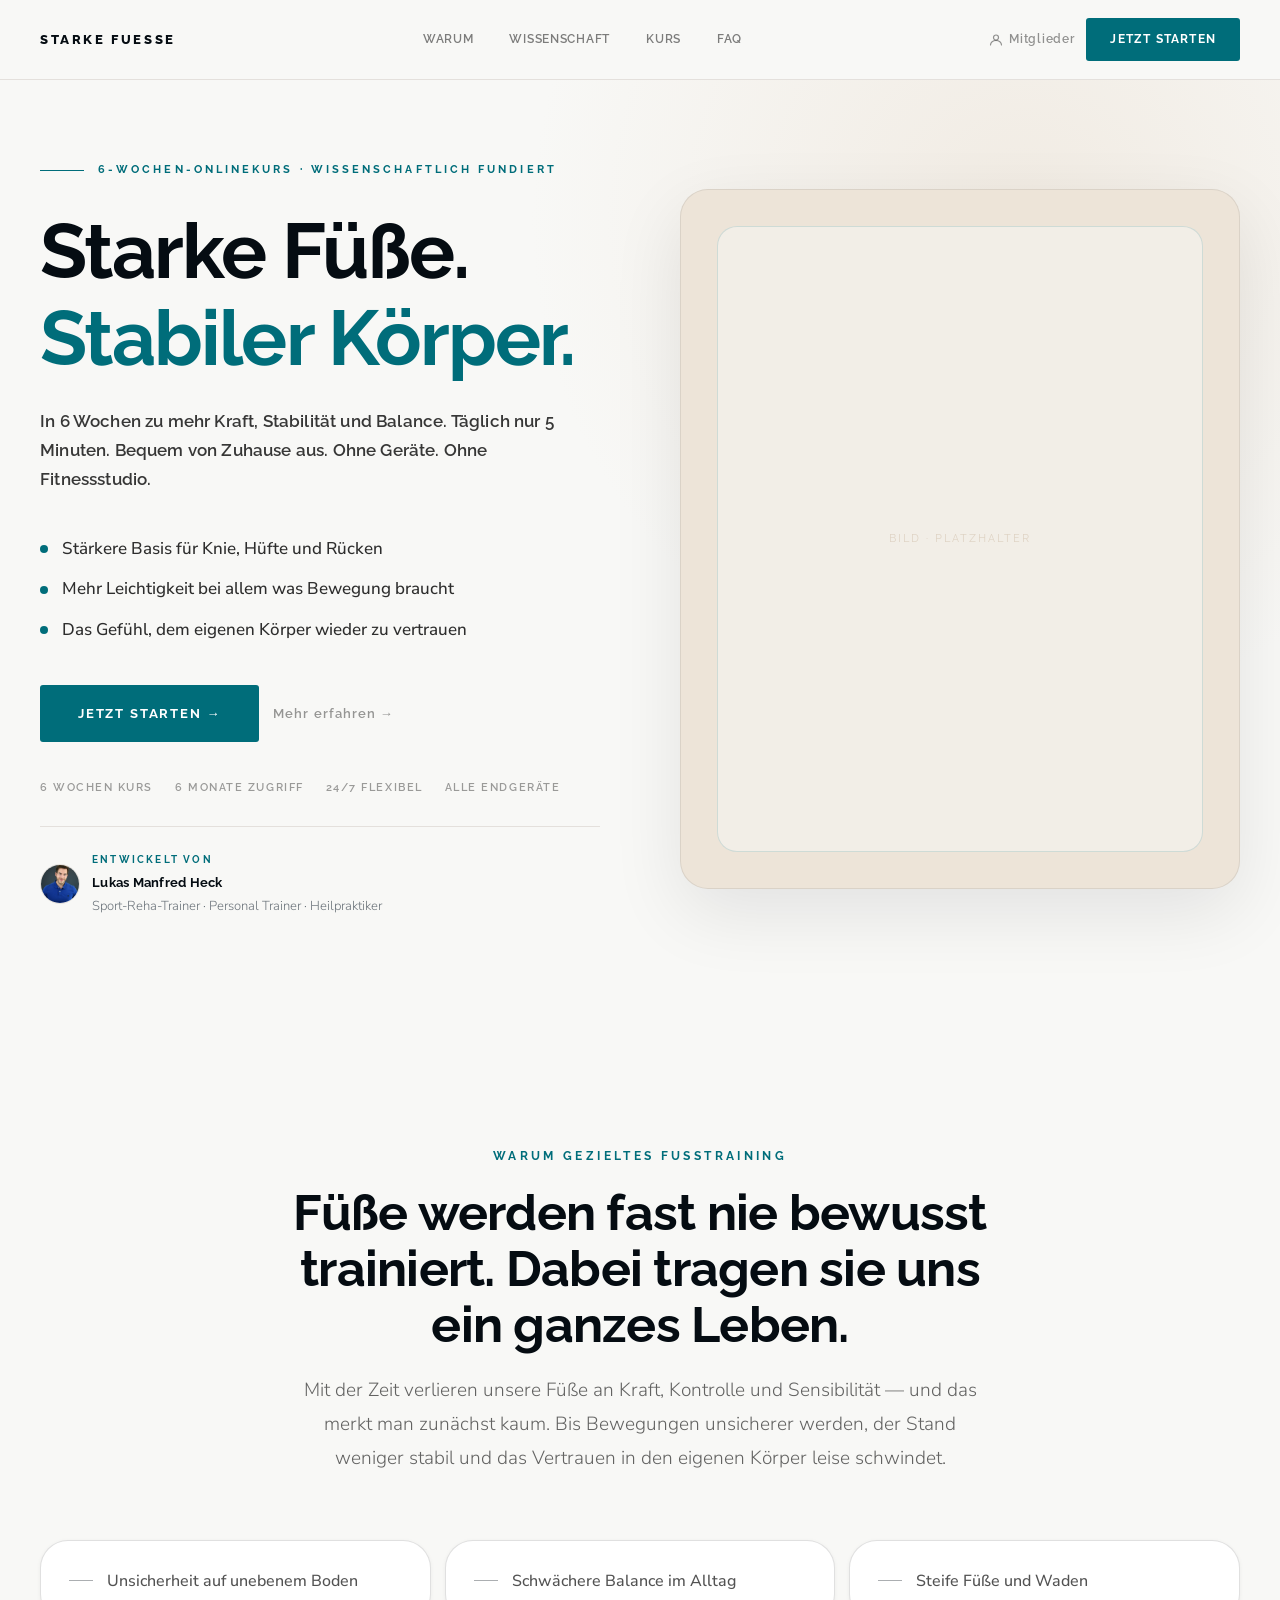
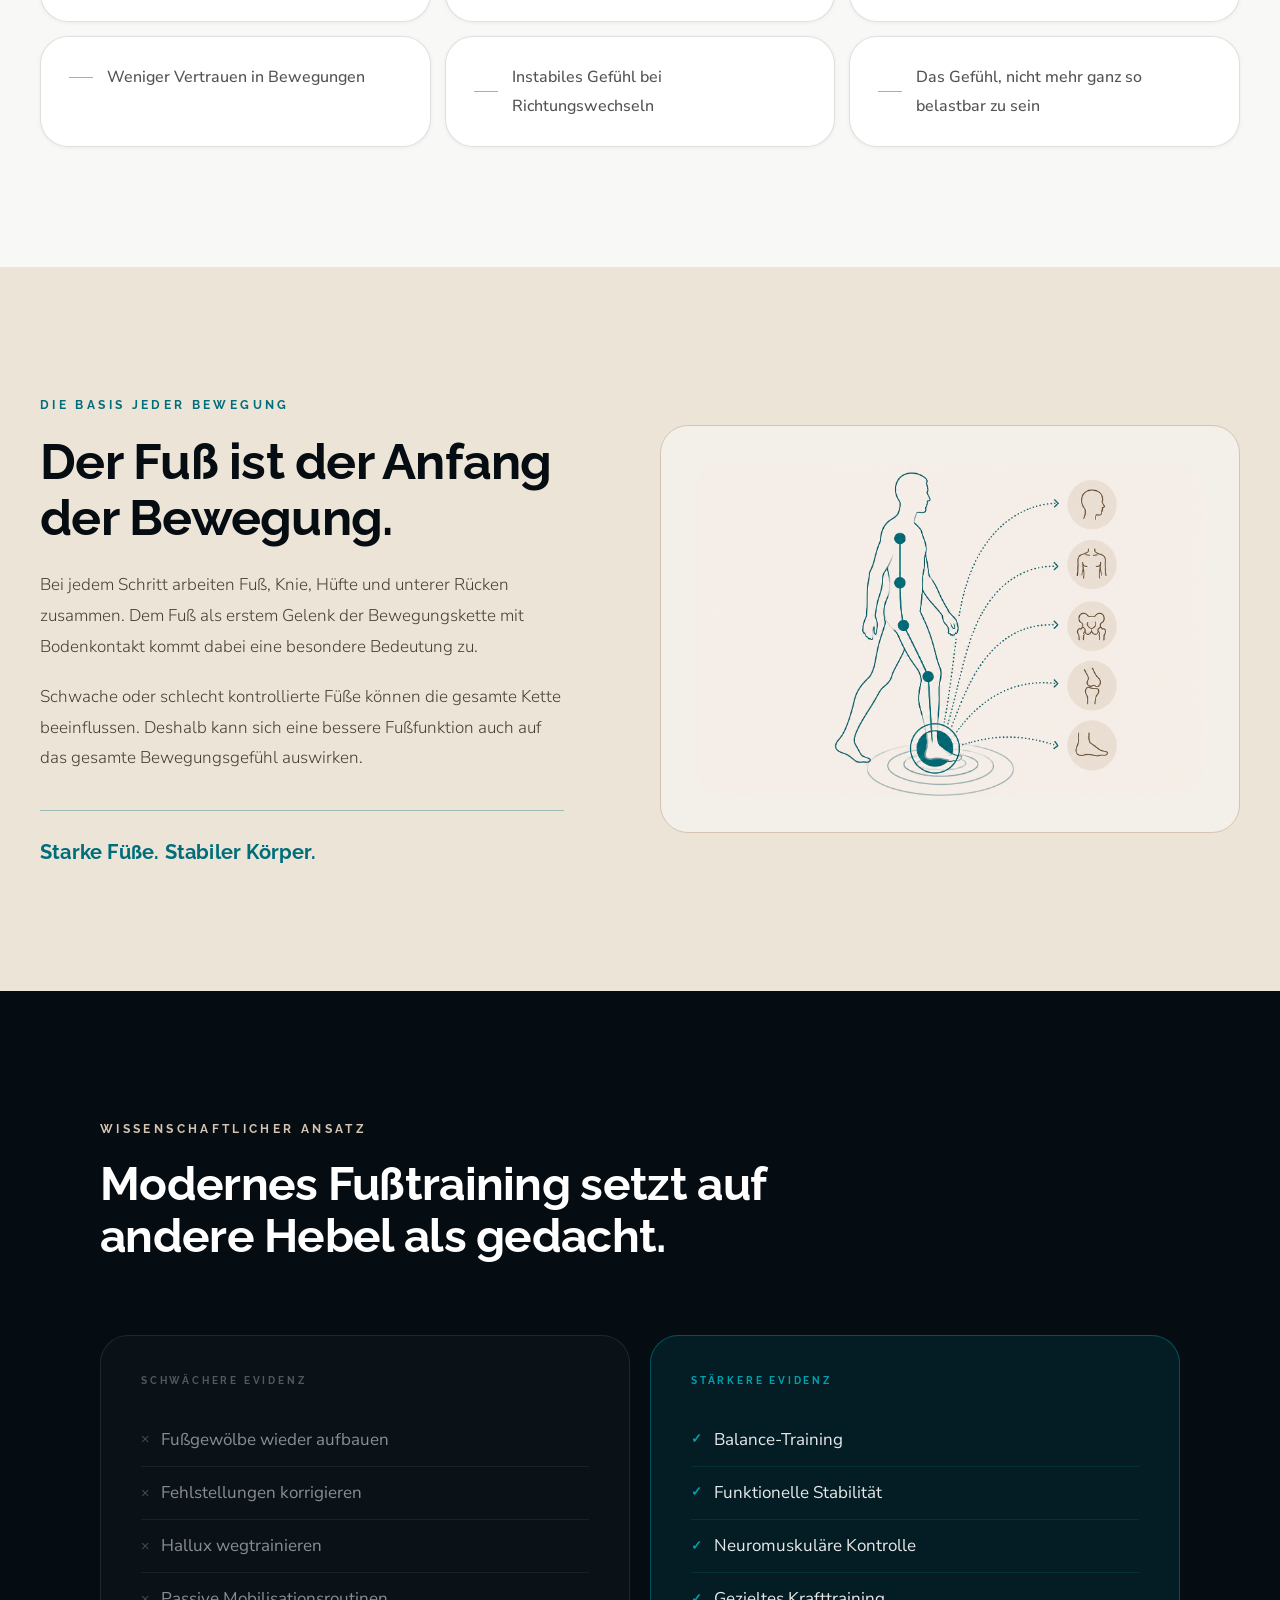
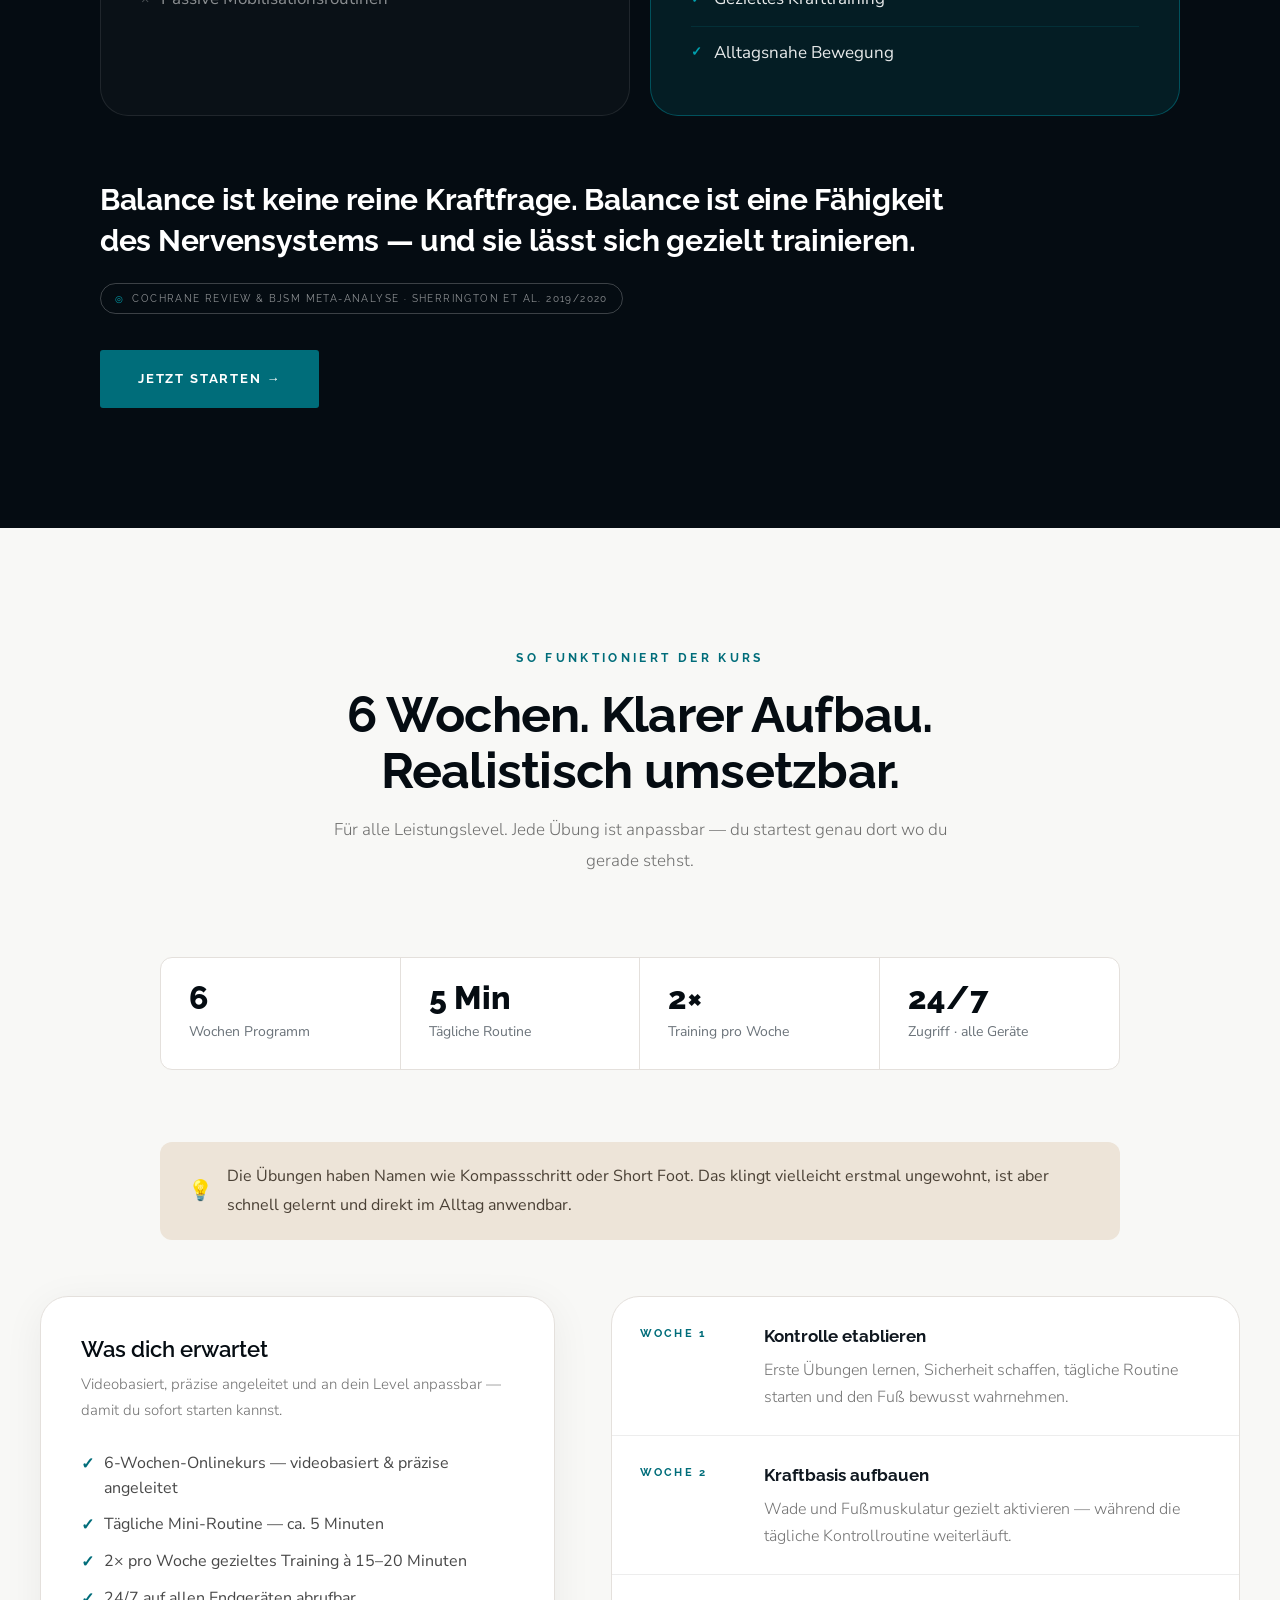
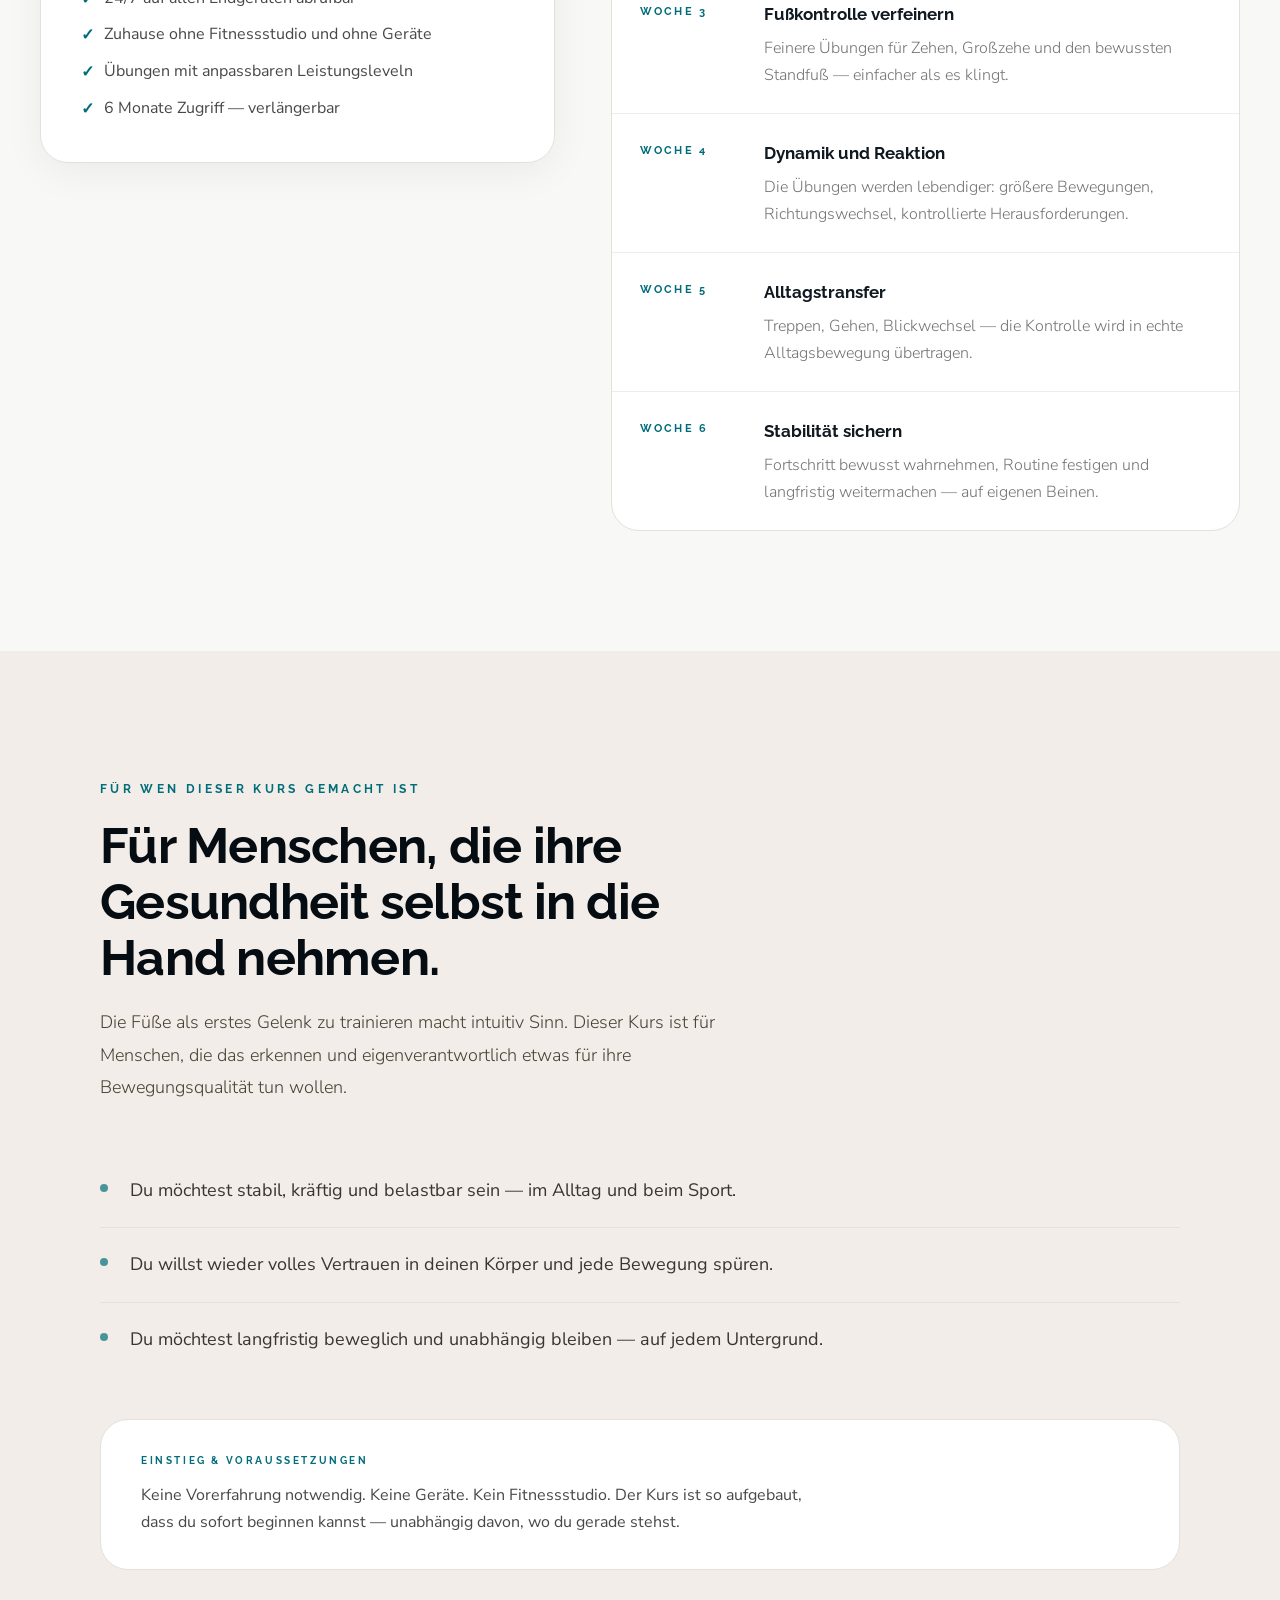
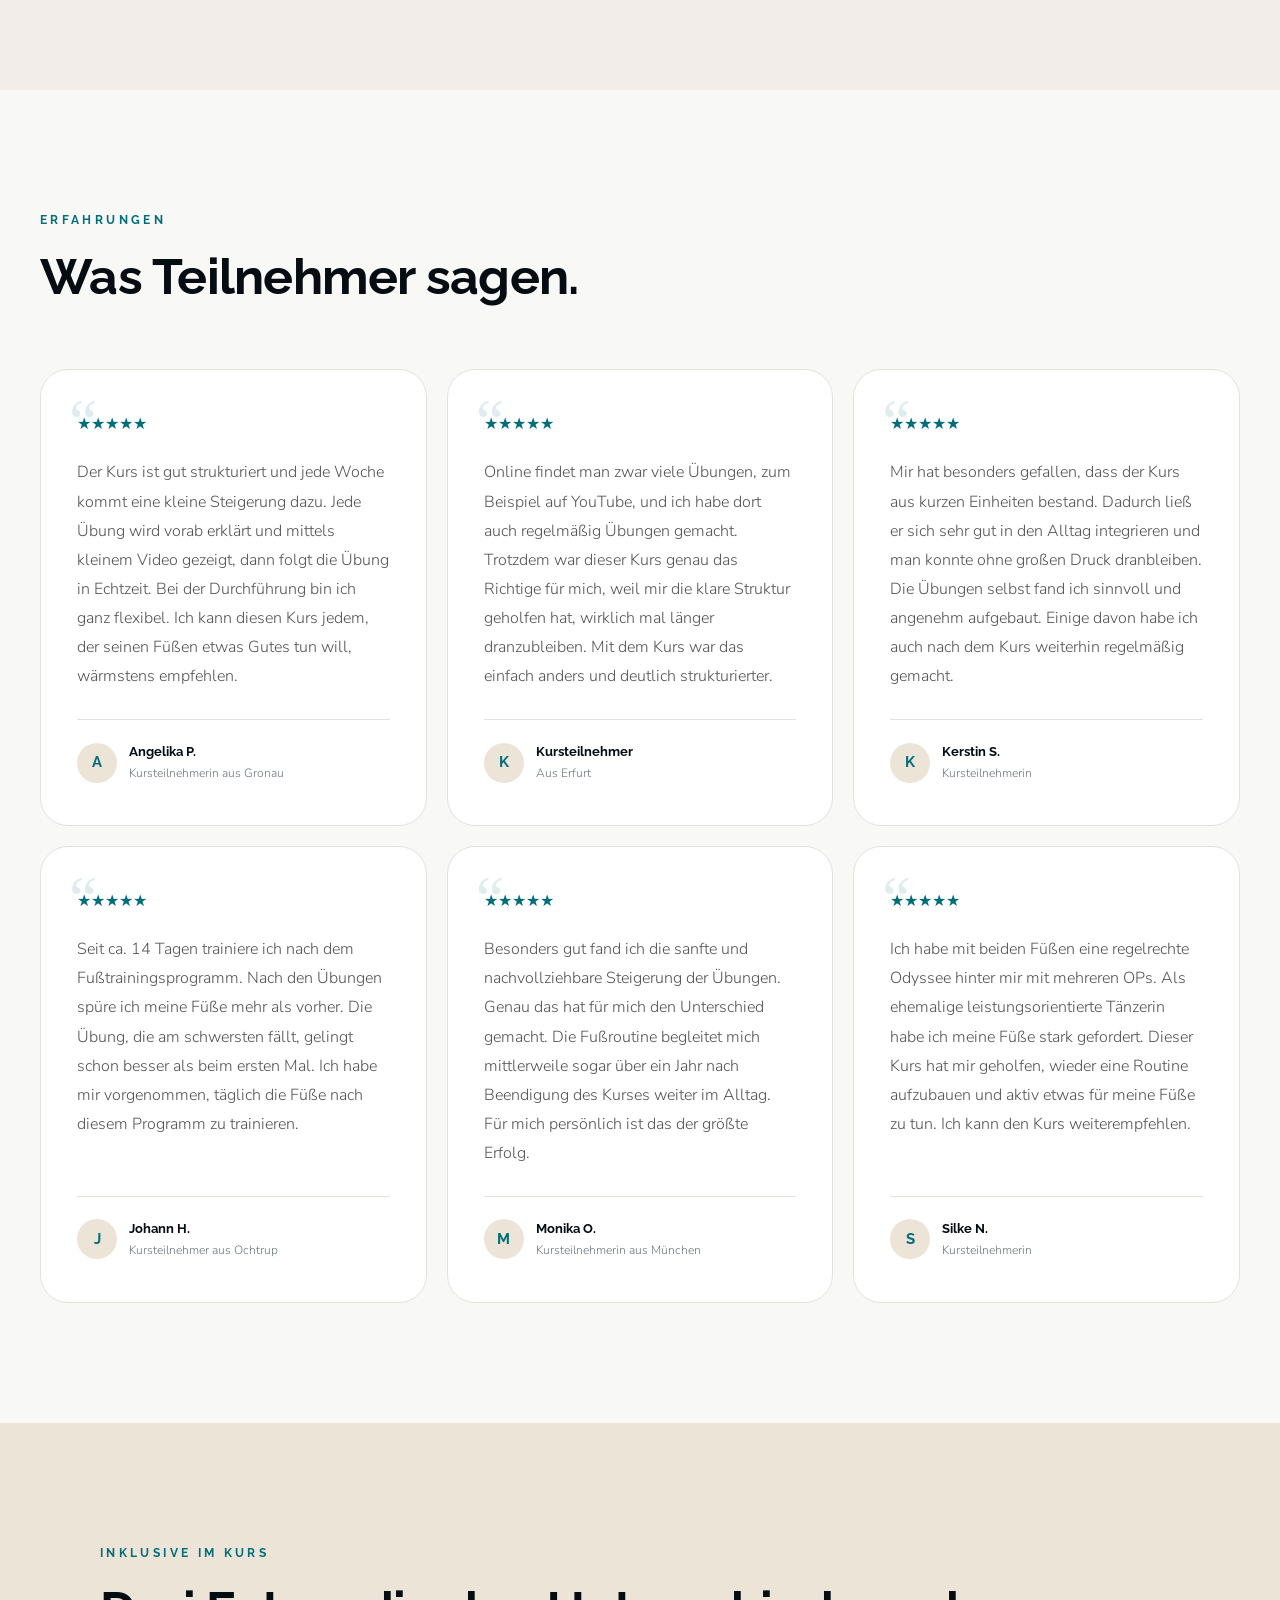
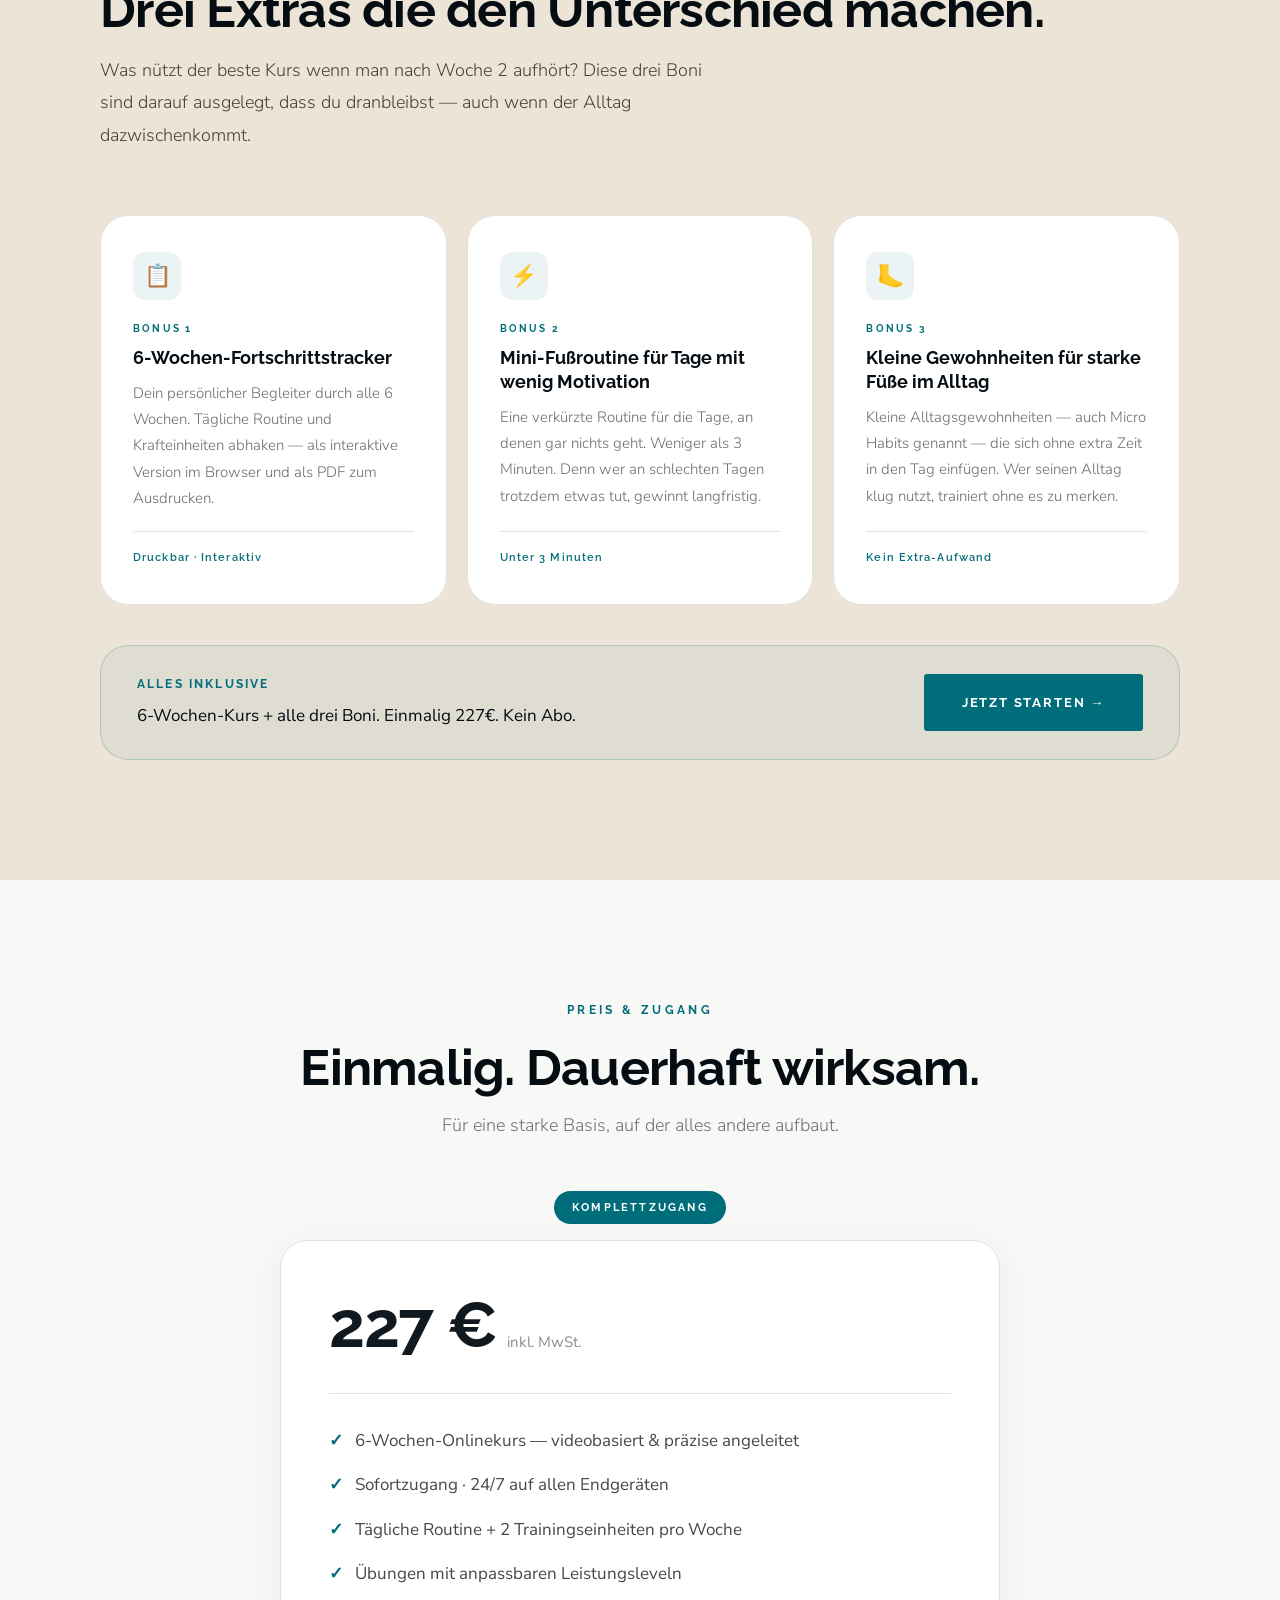
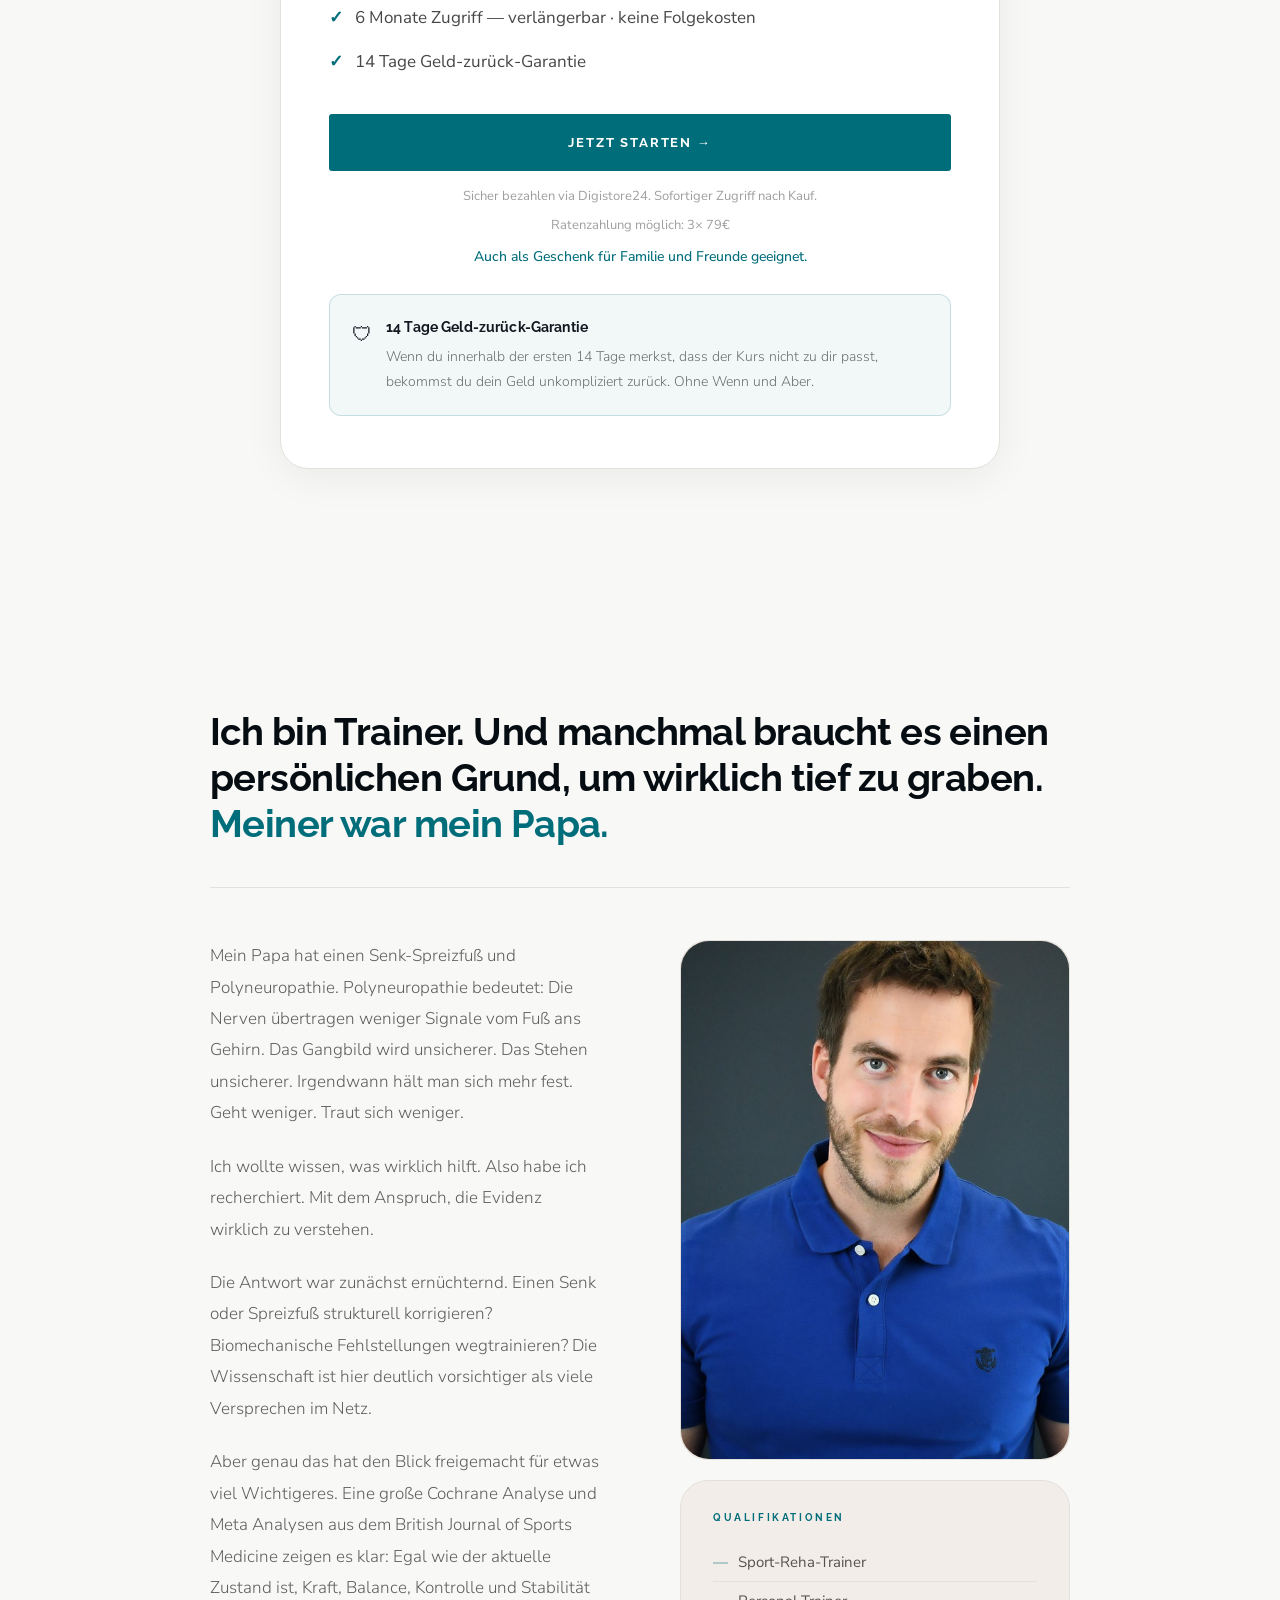
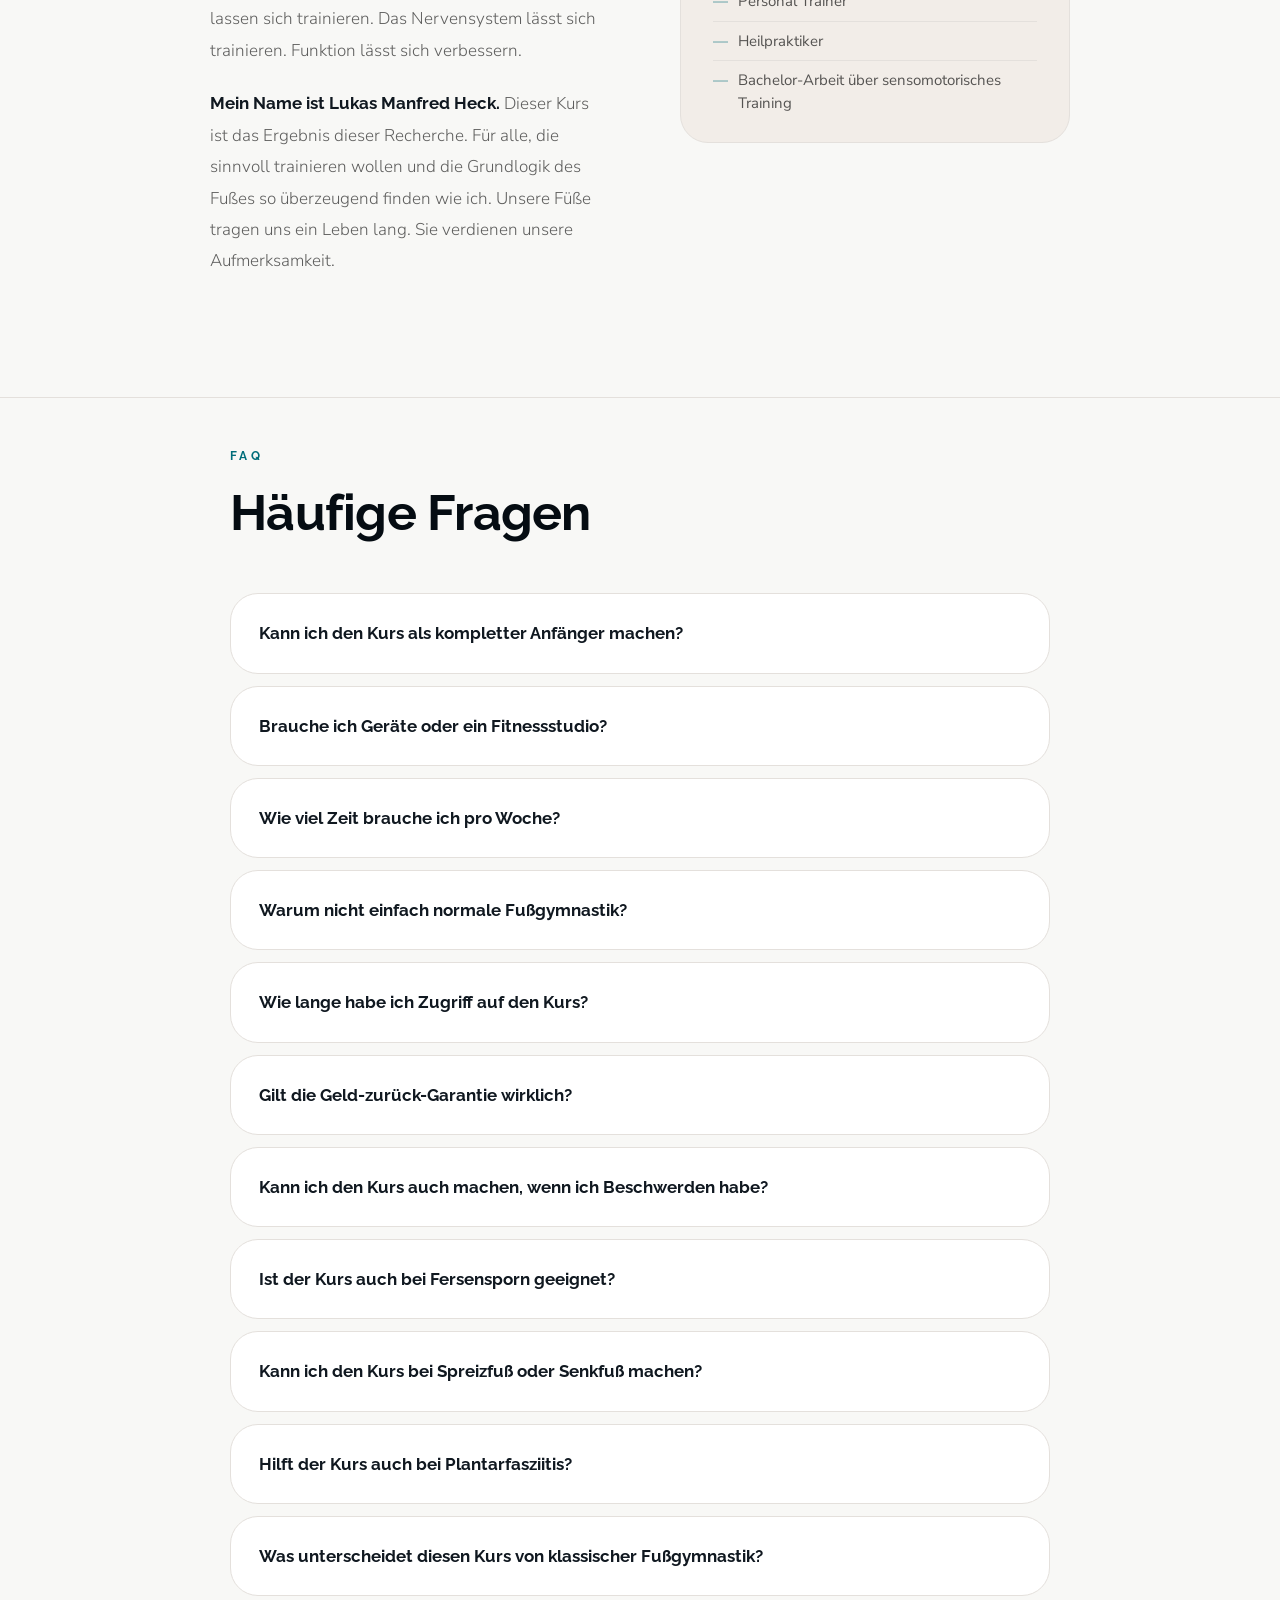
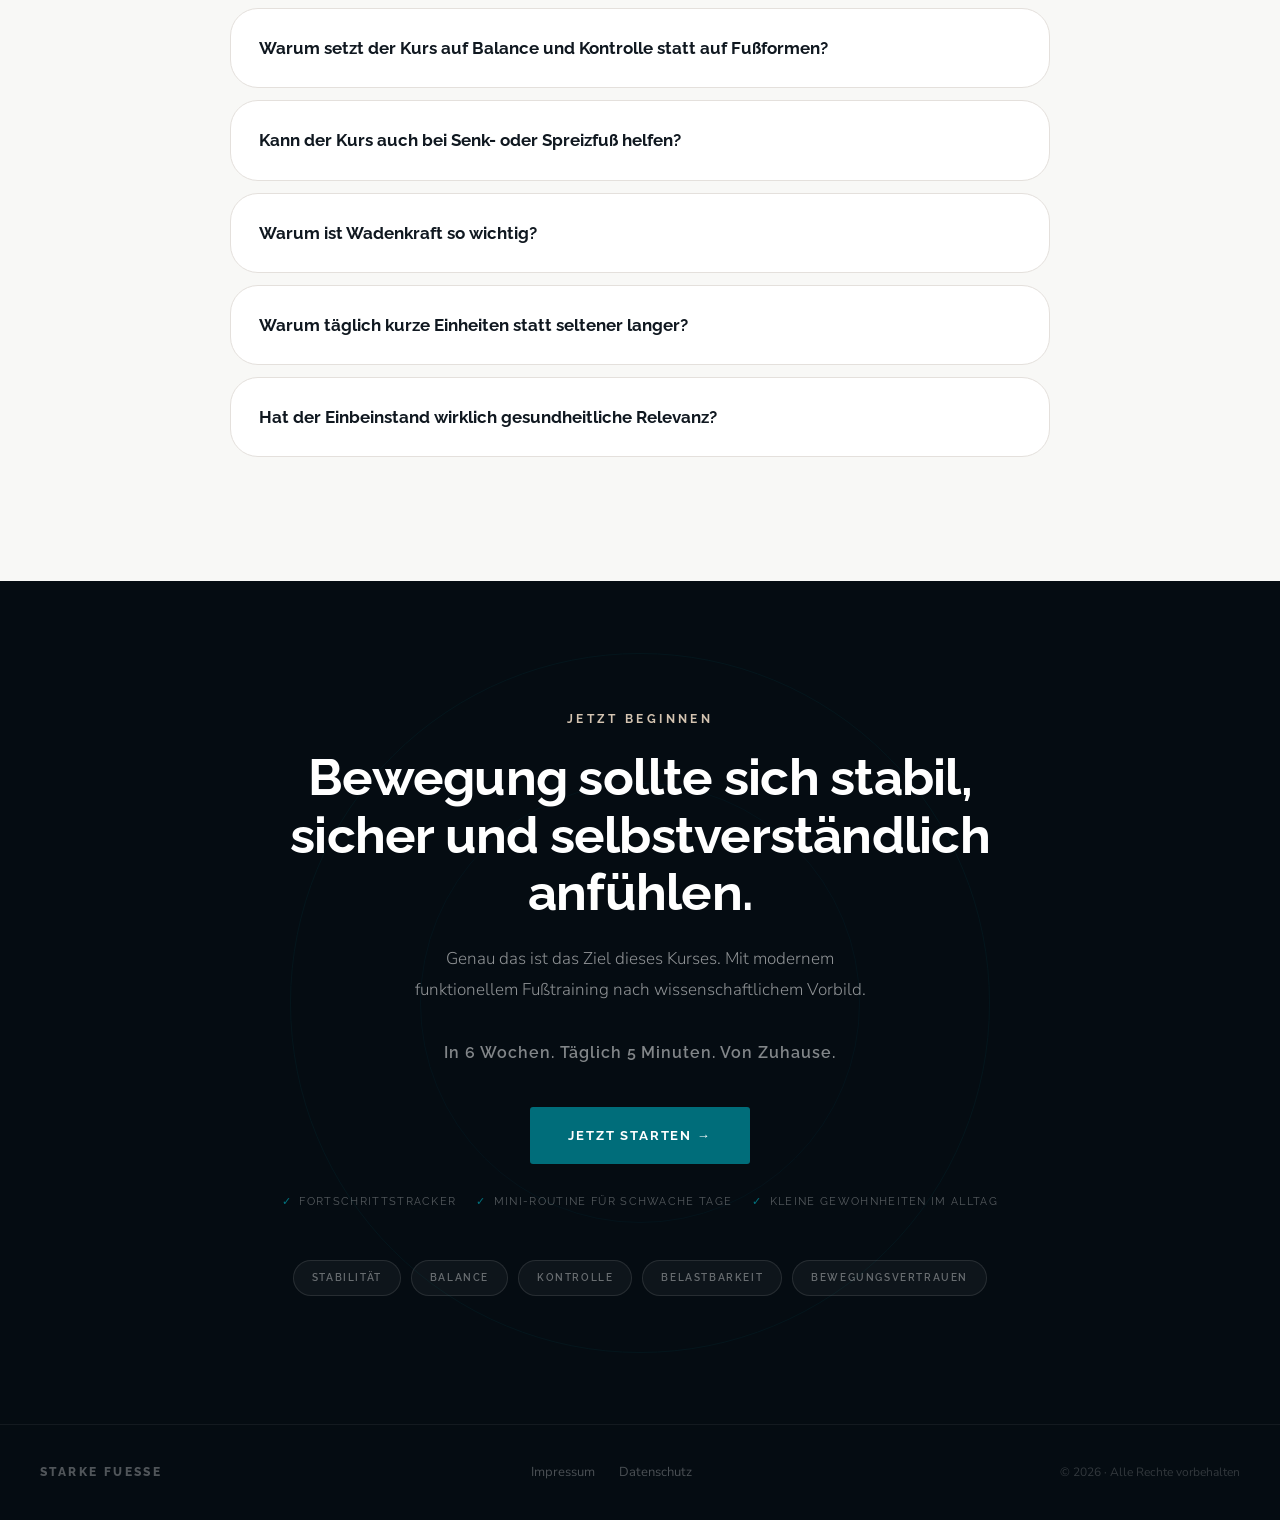
==== index.html @ 2ba0c260 "Update index.html" ====
<!DOCTYPE html>
<html lang="de">
<head>
  <!-- Google Tag Manager -->
  <script>(function(w,d,s,l,i){w[l]=w[l]||[];w[l].push({'gtm.start':
  new Date().getTime(),event:'gtm.js'});var f=d.getElementsByTagName(s)[0],
  j=d.createElement(s),dl=l!='dataLayer'?'&l='+l:'';j.async=true;j.src=
  'https://www.googletagmanager.com/gtm.js?id='+i+dl;f.parentNode.insertBefore(j,f);
  })(window,document,'script','dataLayer','GTM-P5GLTDJZ');</script>
  <!-- End Google Tag Manager -->
  <meta charset="UTF-8" />
  <meta name="viewport" content="width=device-width, initial-scale=1.0" />

  <!-- ── SEO: Title & Description ── -->
  <title>Fußtraining Onlinekurs | Bei Spreizfuß, Fersensporn & Fußschmerzen – Starke Fuesse</title>
  <meta name="description" content="Gezieltes Fußtraining für Zuhause – bei Spreizfuß, Senkfuß, Fersensporn und Fußschmerzen. 6-Wochen-Onlinekurs von Sport-Reha-Trainer Lukas Heck. Täglich 5 Minuten, ohne Geräte, wissenschaftlich fundiert." />
  <meta name="keywords" content="Fußtraining, spreizfuß übungen, fersensporn übungen, senkfuß übungen, fußschmerzen übungen, plantarfasziitis übungen, fußgymnastik, knick senkfuß übungen, fersenschmerzen übungen, Fußkurs online, funktionelles Fußtraining, Balancetraining Fuß" />
  <meta name="author" content="Lukas Manfred Heck" />
  <meta name="robots" content="index, follow" />
  <link rel="canonical" href="https://www.starkefuesse.de/" />

  <!-- ── Open Graph ── -->
  <meta property="og:type" content="website" />
  <meta property="og:url" content="https://www.starkefuesse.de/" />
  <meta property="og:title" content="Fußtraining bei Spreizfuß, Fersensporn & Fußschmerzen – Starke Fuesse" />
  <meta property="og:description" content="Gezieltes Fußtraining für Zuhause. 6 Wochen, täglich 5 Minuten, ohne Geräte. Wissenschaftlich fundiert von Sport-Reha-Trainer Lukas Heck." />
  <meta property="og:image" content="https://www.starkefuesse.de/bewegung.png" />
  <meta property="og:locale" content="de_DE" />
  <meta property="og:site_name" content="Starke Fuesse" />

  <!-- ── Twitter Card ── -->
  <meta name="twitter:card" content="summary_large_image" />
  <meta name="twitter:title" content="Fußtraining bei Spreizfuß, Fersensporn & Fußschmerzen" />
  <meta name="twitter:description" content="Gezieltes Fußtraining für Zuhause. 6 Wochen, täglich 5 Minuten, ohne Geräte. Wissenschaftlich fundiert." />
  <meta name="twitter:image" content="https://www.starkefuesse.de/bewegung.png" />

  <!-- ── Schema.org JSON-LD ── -->
  <script type="application/ld+json">
  {
    "@context": "https://schema.org",
    "@graph": [

      {
        "@type": "Organization",
        "@id": "https://www.starkefuesse.de/#organization",
        "name": "Heck Performance",
        "url": "https://www.starkefuesse.de",
        "logo": "https://www.starkefuesse.de/lukas_heck.JPG",
        "contactPoint": {
          "@type": "ContactPoint",
          "telephone": "+49-7556-286-994-3",
          "email": "info@lukasheck.com",
          "contactType": "customer service",
          "availableLanguage": "German"
        },
        "address": {
          "@type": "PostalAddress",
          "streetAddress": "Vogesenstraße 8",
          "addressLocality": "Bühl",
          "postalCode": "77815",
          "addressCountry": "DE"
        },
        "founder": {
          "@id": "https://www.starkefuesse.de/#person"
        }
      },

      {
        "@type": "Person",
        "@id": "https://www.starkefuesse.de/#person",
        "name": "Lukas Manfred Heck",
        "jobTitle": "Sport-Reha-Trainer, Personal Trainer & Heilpraktiker",
        "url": "https://www.starkefuesse.de",
        "image": "https://www.starkefuesse.de/lukas_heck.JPG",
        "email": "info@lukasheck.com",
        "worksFor": {
          "@id": "https://www.starkefuesse.de/#organization"
        },
        "knowsAbout": [
          "Funktionelles Fußtraining",
          "Sensomotorisches Training",
          "Sturzprävention",
          "Balance-Training",
          "Neuromuskuläre Kontrolle",
          "Sport-Rehabilitation"
        ],
        "hasCredential": [
          {
            "@type": "EducationalOccupationalCredential",
            "credentialCategory": "degree",
            "name": "Bachelor mit Schwerpunkt sensomotorisches Training"
          },
          {
            "@type": "EducationalOccupationalCredential",
            "name": "Sport-Reha-Trainer"
          },
          {
            "@type": "EducationalOccupationalCredential",
            "name": "Personal Trainer"
          },
          {
            "@type": "EducationalOccupationalCredential",
            "name": "Heilpraktiker"
          }
        ]
      },

      {
        "@type": "Course",
        "@id": "https://www.starkefuesse.de/#course",
        "name": "Starke Füße – Funktionelles Fußtraining Onlinekurs",
        "description": "6-Wochen-Onlinekurs für gezieltes Fußtraining bei Spreizfuß, Senkfuß, Fersensporn, Plantarfasziitis und allgemeinen Fußschmerzen. Videobasiert, täglich 5 Minuten Routine plus 2x pro Woche 15–20 Minuten Training. Zuhause ohne Geräte. Wissenschaftlich fundiert auf Basis von Cochrane-Analysen und aktueller Evidenz zu Balance-Training, neuromuskulärer Kontrolle und funktionellem Krafttraining. Entwickelt von Sport-Reha-Trainer und Heilpraktiker Lukas Manfred Heck.",
        "url": "https://www.starkefuesse.de",
        "image": "https://www.starkefuesse.de/bewegung.png",
        "provider": {
          "@id": "https://www.starkefuesse.de/#organization"
        },
        "instructor": {
          "@id": "https://www.starkefuesse.de/#person"
        },
        "inLanguage": "de",
        "courseMode": "online",
        "educationalLevel": "beginner",
        "timeRequired": "P6W",
        "hasCourseInstance": {
          "@type": "CourseInstance",
          "courseMode": "online",
          "courseWorkload": "PT5M",
          "instructor": {
            "@id": "https://www.starkefuesse.de/#person"
          }
        },
        "offers": {
          "@type": "Offer",
          "price": "227",
          "priceCurrency": "EUR",
          "priceValidUntil": "2026-12-31",
          "availability": "https://schema.org/InStock",
          "url": "https://www.checkout-ds24.com/product/695407",
          "seller": {
            "@id": "https://www.starkefuesse.de/#organization"
          }
        },
        "about": [
          "Fußtraining",
          "Spreizfuß Übungen",
          "Senkfuß Übungen",
          "Fersensporn Übungen",
          "Plantarfasziitis Übungen",
          "Fußschmerzen Übungen",
          "Fußgymnastik",
          "Balance-Training",
          "Funktionelles Training",
          "Neuromuskuläre Kontrolle",
          "Wadenkraft",
          "Fußkraft",
          "Sturzprävention"
        ]
      },

      {
        "@type": "WebSite",
        "@id": "https://www.starkefuesse.de/#website",
        "url": "https://www.starkefuesse.de",
        "name": "Starke Fuesse",
        "description": "Funktionelles Fußtraining nach wissenschaftlichem Vorbild",
        "publisher": {
          "@id": "https://www.starkefuesse.de/#organization"
        },
        "inLanguage": "de"
      },

      {
        "@type": "FAQPage",
        "@id": "https://www.starkefuesse.de/#faq",
        "mainEntity": [
          {
            "@type": "Question",
            "name": "Kann ich den Kurs als kompletter Anfänger machen?",
            "acceptedAnswer": {
              "@type": "Answer",
              "text": "Ja, absolut. Der Kurs ist genau dafür gemacht. Du brauchst keine Vorkenntnisse und keine Erfahrung mit Fußübungen. Jede Einheit erklärt, was du tust und warum. Du startest kontrolliert und steigerst dich in deinem Tempo."
            }
          },
          {
            "@type": "Question",
            "name": "Brauche ich Geräte oder ein Fitnessstudio?",
            "acceptedAnswer": {
              "@type": "Answer",
              "text": "Nein. Alles, was du brauchst, ist etwas Bodenplatz. Eine Wand oder ein Stuhl können als Sicherheitsoption genutzt werden."
            }
          },
          {
            "@type": "Question",
            "name": "Wie viel Zeit brauche ich pro Woche?",
            "acceptedAnswer": {
              "@type": "Answer",
              "text": "Die tägliche Routine dauert ca. 5 Minuten. Zusätzlich gibt es 2 Trainingseinheiten pro Woche mit je 15–20 Minuten. Insgesamt unter einer Stunde pro Woche."
            }
          },
          {
            "@type": "Question",
            "name": "Was unterscheidet diesen Kurs von klassischer Fußgymnastik?",
            "acceptedAnswer": {
              "@type": "Answer",
              "text": "Klassische Fußgymnastik konzentriert sich meist auf isolierte Übungen im Sitzen. Dieser Kurs setzt auf funktionelles Balance-Training, gezieltes Krafttraining und alltagsnahe Bewegung — das, was die aktuelle Forschung als deutlich wirksamer ausweist. Sherrington et al. (Cochrane 2019) zeigen, dass diese Trainingsformen Sturzraten um bis zu 24% reduzieren können."
            }
          },
          {
            "@type": "Question",
            "name": "Warum setzt der Kurs auf Balance und Kontrolle statt auf Fußformen?",
            "acceptedAnswer": {
              "@type": "Answer",
              "text": "Weil die stärkste wissenschaftliche Evidenz nicht beim Verändern von Fußformen liegt, sondern beim Trainieren von Funktion. Zwei große Meta-Analysen belegen: Balance-Training reduziert Sturzraten um ca. 24%, kombinierte Programme mit Balance und Kraft um ca. 28% (Sherrington et al., BJSM 2020)."
            }
          },
          {
            "@type": "Question",
            "name": "Kann der Kurs auch bei Senk- oder Spreizfuß helfen?",
            "acceptedAnswer": {
              "@type": "Answer",
              "text": "Einen Senk- oder Spreizfuß strukturell zu korrigieren ist durch Training wissenschaftlich nicht seriös belegbar. Was sich jedoch trainieren lässt: Kraft, Kontrolle, Balance und Fußfunktion. Jaffri et al. (J Sport Rehabil 2023) zeigen, dass Training der intrinsischen Fußmuskulatur Balance und Fußfunktion verbessert."
            }
          },
          {
            "@type": "Question",
            "name": "Hat der Einbeinstand wirklich gesundheitliche Relevanz?",
            "acceptedAnswer": {
              "@type": "Answer",
              "text": "Ja. Araujo et al. (BJSM 2022) zeigten in einer Studie mit über 1.700 Teilnehmern, dass Menschen zwischen 51 und 75 Jahren, die keinen 10-Sekunden-Einbeinstand schafften, eine deutlich höhere Sterblichkeitsrate hatten. Balance und Standfähigkeit sind relevante Marker für funktionelle Gesundheit."
            }
          },
          {
            "@type": "Question",
            "name": "Warum ist Wadenkraft so wichtig?",
            "acceptedAnswer": {
              "@type": "Answer",
              "text": "Die Wade ist ein zentraler Hebel für Gangqualität, Gleichgewicht und Belastbarkeit. Rathleff et al. (Scand J Med Sci Sports 2015) zeigten, dass gezieltes Krafttraining der Wade bessere Ergebnisse liefert als klassische Dehnprogramme."
            }
          },
          {
            "@type": "Question",
            "name": "Warum täglich kurze Einheiten statt seltener langer?",
            "acceptedAnswer": {
              "@type": "Answer",
              "text": "Motorische Kontrolle verbessert sich vor allem durch häufige, kurze Wiederholung. Das Nervensystem lernt durch Regelmäßigkeit, nicht durch gelegentliche Intensiveinheiten. Eine tägliche Routine von 5 Minuten ist nachweislich nachhaltiger als seltene lange Einheiten."
            }
          },
          {
            "@type": "Question",
            "name": "Wie lange habe ich Zugriff auf den Kurs?",
            "acceptedAnswer": {
              "@type": "Answer",
              "text": "6 Monate, 24/7 auf allen Endgeräten. Eine Verlängerung ist jederzeit möglich."
            }
          },
          {
            "@type": "Question",
            "name": "Gilt die Geld-zurück-Garantie wirklich?",
            "acceptedAnswer": {
              "@type": "Answer",
              "text": "Ja. Wenn du innerhalb der ersten 14 Tage merkst, dass der Kurs nicht zu dir passt, bekommst du dein Geld unkompliziert zurück. Ohne Wenn und Aber. Die Zahlung läuft sicher über Digistore24."
            }
          }
        ]
      }

    ]
  }
  </script>

  <link rel="preconnect" href="https://fonts.googleapis.com" />
  <link rel="preconnect" href="https://fonts.gstatic.com" crossorigin />
  <link href="https://fonts.googleapis.com/css2?family=Raleway:wght@400;500;600;700;800&family=Nunito+Sans:ital,wght@0,300;0,400;0,500;0,600;1,300&display=swap" rel="stylesheet" />
  <style>
    :root {
      --off-white: #F8F8F6;
      --cream:     #F2EDE8;
      --navy:      #050C12;
      --dark:      #0D1821;
      --petrol:    #006D7A;
      --petrol-h:  #005C67;
      --petrol-l:  #00A1AF;
      --sand:      #D4C4B1;
      --sand-bg:   #EDE4D8;
      --sand-mid:  #E5D9CC;
      --text:      #101820;
      --grey:      #6B737A;
      --lgrey:     #E4E0DC;
      --rh: 'Raleway', sans-serif;
      --rb: 'Nunito Sans', sans-serif;
      --rad: 0.75rem;
      --rad-lg: 1.75rem;
      --tr: 0.22s ease;
    }
    *, *::before, *::after { box-sizing: border-box; margin: 0; padding: 0; }
    html { scroll-behavior: smooth; }
    body { font-family: var(--rb); background: var(--off-white); color: var(--text); font-size: 19px; line-height: 1.78; -webkit-font-smoothing: antialiased; }
    img { display: block; max-width: 100%; }
    a { color: inherit; text-decoration: none; }

    .lbl { display: inline-block; font-family: var(--rh); font-size: 12px; font-weight: 700; letter-spacing: 0.28em; text-transform: uppercase; color: var(--petrol); margin-bottom: 18px; }
    .lbl--sand { color: var(--sand); }
    .lbl--faint { color: rgba(255,255,255,0.38); }
    .lbl--dark { color: rgba(0,0,0,0.42); }

    h1,h2,h3,h4 { font-family: var(--rh); font-weight: 700; line-height: 1.13; }
    h1 { font-size: clamp(2.9rem, 6vw, 4.8rem); letter-spacing: -0.025em; }
    h2 { font-size: clamp(2.1rem, 4vw, 3.1rem); letter-spacing: -0.015em; }
    h3 { font-size: 1.3rem; font-weight: 600; }
    p  { color: var(--grey); font-size: 18px; line-height: 1.82; max-width: 680px; }

    /* ── BUTTONS ── */
    .btn {
      display: inline-flex; align-items: center; justify-content: center; gap: 8px;
      font-family: var(--rh); font-weight: 700; font-size: 13px; letter-spacing: 0.14em; text-transform: uppercase;
      padding: 17px 38px; border-radius: 3px; border: none; cursor: pointer;
      transition: background var(--tr), transform var(--tr), color var(--tr);
    }
    .btn--primary { background: var(--petrol); color: #fff; }
    .btn--primary:hover { background: var(--petrol-h); transform: translateY(-2px); }
    .btn--outline { background: transparent; border: 1.5px solid var(--petrol); color: var(--petrol); }
    .btn--outline:hover { background: var(--petrol); color: #fff; transform: translateY(-2px); }

    /* ── NAV ── */
    nav {
      position: sticky; top: 0; z-index: 100;
      background: rgba(248,248,246,0.93); backdrop-filter: blur(16px);
      border-bottom: 1px solid var(--lgrey);
      transition: box-shadow var(--tr);
    }
    nav.scrolled { box-shadow: 0 1px 20px rgba(5,12,18,0.06); }
    .nav-inner { display: flex; align-items: center; justify-content: space-between; max-width: 1280px; margin: 0 auto; padding: 18px 40px; }
    .nav-logo { font-family: var(--rh); font-weight: 800; font-size: 13px; letter-spacing: 0.2em; text-transform: uppercase; color: var(--navy); }
    .nav-logo span { color: var(--petrol); }
    .nav-links { display: flex; gap: 36px; }
    .nav-links a { font-family: var(--rh); font-size: 12px; font-weight: 600; color: rgba(0,0,0,0.5); letter-spacing: 0.06em; transition: color var(--tr); text-transform: uppercase; }
    .nav-links a:hover { color: var(--petrol); }
    .nav-cta { font-family: var(--rh); font-weight: 700; font-size: 12px; letter-spacing: 0.1em; text-transform: uppercase; background: var(--petrol); color: #fff; padding: 11px 24px; border-radius: 3px; transition: background var(--tr); }
    .nav-cta:hover { background: var(--petrol-h); }
    .nav-member { display: inline-flex; align-items: center; gap: 6px; font-family: var(--rh); font-size: 12px; font-weight: 600; letter-spacing: 0.06em; color: rgba(0,0,0,0.42); transition: color var(--tr); }
    .nav-member:hover { color: var(--petrol); }

    /* ── HERO ── */
    #hero { position: relative; overflow: hidden; padding: 80px 40px 100px; background: var(--off-white); }
    .hero-radial { pointer-events: none; position: absolute; inset: 0; background: radial-gradient(circle at 80% 15%, rgba(237,228,216,0.65), transparent 38%); }
    .hero-inner { position: relative; max-width: 1280px; margin: 0 auto; display: grid; grid-template-columns: 1fr 1fr; align-items: center; gap: 80px; }
    .hero-eyebrow { display: flex; align-items: center; gap: 14px; margin-bottom: 28px; }
    .hero-eyebrow-line { width: 44px; height: 1px; background: var(--petrol); }
    .hero-eyebrow-text { font-family: var(--rh); font-size: 11px; font-weight: 700; letter-spacing: 0.28em; text-transform: uppercase; color: var(--petrol); }
    #hero h1 { color: var(--navy); margin-bottom: 26px; }
    #hero h1 span { color: var(--petrol); display: block; }
    .hero-sub { font-size: 19px; color: rgba(0,0,0,0.6); line-height: 1.75; max-width: 540px; margin-bottom: 44px; font-weight: 300; }
    .hero-benefits { display: flex; flex-direction: column; gap: 10px; margin-bottom: 40px; }
    .hero-benefit { display: flex; align-items: center; gap: 14px; font-size: 17px; font-weight: 500; color: rgba(0,0,0,0.82); }
    .hero-benefit-dot { width: 8px; height: 8px; border-radius: 50%; background: var(--petrol); flex-shrink: 0; }
    .hero-btns { display: flex; gap: 14px; flex-wrap: wrap; margin-bottom: 36px; }
    .hero-trust { display: flex; flex-wrap: wrap; gap: 22px; font-family: var(--rh); font-size: 11px; font-weight: 600; letter-spacing: 0.14em; text-transform: uppercase; color: rgba(0,0,0,0.38); }
    .hero-image { aspect-ratio: 4/5; border-radius: var(--rad-lg); border: 1px solid rgba(0,0,0,0.08); background: var(--sand-bg); box-shadow: 0 24px 72px rgba(5,12,18,0.09); overflow: hidden; display: flex; align-items: center; justify-content: center; padding: 36px; }
    .hero-image-inner { width: 100%; height: 100%; border-radius: calc(var(--rad-lg) - 8px); border: 1px solid rgba(0,109,122,0.15); background: rgba(248,248,246,0.5); display: flex; align-items: center; justify-content: center; }
    .placeholder-text { font-family: var(--rh); font-size: 11px; letter-spacing: 0.18em; text-transform: uppercase; color: var(--sand); opacity: 0.65; }

    /* ── WARUM — lighter, more open ── */
    #warum { padding: 120px 40px; background: var(--off-white); }
    .warum-center { text-align: center; max-width: 700px; margin: 0 auto 64px; }
    .warum-center h2 { color: var(--navy); margin-bottom: 20px; }
    /* Rewritten: empowering, not finger-pointing */
    .warum-center p { margin: 0 auto; font-size: 19px; color: rgba(0,0,0,0.6); max-width: none; font-weight: 300; line-height: 1.8; }
    .problem-grid { display: grid; grid-template-columns: repeat(3, 1fr); gap: 14px; max-width: 1280px; margin: 0 auto; }
    .problem-card { border-radius: var(--rad-lg); border: 1px solid rgba(0,0,0,0.12); background: #fff; padding: 26px 28px; box-shadow: 0 1px 4px rgba(5,12,18,0.05); }
    .problem-card-inner { display: flex; align-items: center; gap: 14px; }
    .problem-line { width: 24px; height: 1px; background: var(--text); flex-shrink: 0; opacity: 0.35; }
    .problem-text { font-size: 16px; font-weight: 500; color: rgba(0,0,0,0.68); }

    /* ── BEWEGUNGSKETTE — sand bg with breathing room ── */
    #kette { background: var(--sand-bg); padding: 120px 40px; }
    .kette-inner { max-width: 1280px; margin: 0 auto; display: grid; grid-template-columns: 0.95fr 1.05fr; gap: 96px; align-items: center; }
    .kette-text h2 { color: var(--navy); margin-bottom: 24px; }
    .kette-text p { color: #4A4035; font-size: 17px; max-width: none; margin-bottom: 20px; line-height: 1.8; font-weight: 300; }
    .kette-slogan { margin-top: 36px; padding-top: 24px; border-top: 1px solid rgba(0,109,122,0.35); font-family: var(--rh); font-size: 20px; font-weight: 700; color: var(--petrol); letter-spacing: 0.01em; }
    .kette-visual { border-radius: var(--rad-lg); border: 1px solid var(--sand); background: rgba(248,248,246,0.6); padding: 36px; }
    .kette-visual-title { text-align: center; margin-bottom: 28px; }
    .kette-visual-title h3 { font-size: 1.2rem; color: var(--navy); margin-top: 6px; }
    .kette-nodes { display: flex; flex-direction: column; gap: 10px; }
    .kette-node { display: flex; align-items: center; gap: 18px; padding: 16px 20px; border: 1px solid rgba(0,0,0,0.08); background: #fff; border-radius: 6px; }
    .kette-node--active { background: var(--petrol); border-color: var(--petrol); }
    .kette-node-num { font-family: var(--rh); font-size: 10px; font-weight: 700; letter-spacing: 0.18em; opacity: 0.55; color: var(--text); }
    .kette-node--active .kette-node-num { color: #fff; }
    .kette-node-body { flex: 1; }
    .kette-node-title { font-family: var(--rh); font-size: 14px; font-weight: 700; color: var(--text); }
    .kette-node--active .kette-node-title { color: #fff; }
    .kette-node-sub { font-size: 12px; opacity: 0.6; color: var(--text); margin-top: 2px; }
    .kette-node--active .kette-node-sub { color: #fff; }
    .kette-fokus { background: rgba(255,255,255,0.18); border-radius: 20px; padding: 3px 10px; font-family: var(--rh); font-size: 9px; font-weight: 700; letter-spacing: 0.14em; text-transform: uppercase; color: #fff; }

    /* ── WISSENSCHAFT — one dark section, well-earned ── */
    #wissenschaft { background: var(--navy); padding: 120px 40px; color: #fff; }
    .wiss-inner { max-width: 1080px; margin: 0 auto; }
    .wiss-heading { max-width: 780px; margin-bottom: 72px; }
    .wiss-heading h2 { color: #fff; font-size: clamp(2rem, 4vw, 2.9rem); }
    .wiss-boxes { display: grid; grid-template-columns: 1fr 1fr; gap: 20px; margin-bottom: 64px; }
    .wiss-box { border-radius: var(--rad-lg); padding: 36px 40px; transition: transform 0.25s ease, box-shadow 0.25s ease, background 0.25s ease, border-color 0.25s ease; }
    .wiss-box--no { border: 1px solid rgba(255,255,255,0.09); background: rgba(255,255,255,0.025); }
    .wiss-box--yes { border: 1px solid rgba(0,109,122,0.65); background: rgba(0,109,122,0.18); cursor: default; }
    .wiss-box--yes:hover { background: rgba(0,109,122,0.28); border-color: rgba(0,161,175,0.9); transform: translateY(-4px); box-shadow: 0 20px 48px rgba(0,109,122,0.25); }
    .wiss-box--yes:hover .wiss-item { color: #fff; }
    .wiss-box--yes:hover .wiss-item::before { color: #fff; }
    .wiss-box--yes:hover .wiss-box-label { color: #fff; }
    .wiss-box-label { font-family: var(--rh); font-size: 10px; font-weight: 700; letter-spacing: 0.28em; text-transform: uppercase; margin-bottom: 24px; }
    .wiss-box--no .wiss-box-label { color: rgba(255,255,255,0.3); }
    .wiss-box--yes .wiss-box-label { color: var(--petrol-l); transition: color 0.25s ease; }
    .wiss-item { font-size: 17px; padding: 11px 0; border-bottom: 1px solid; display: flex; align-items: center; gap: 12px; }
    .wiss-box--no .wiss-item { color: rgba(255,255,255,0.52); border-color: rgba(255,255,255,0.07); }
    .wiss-box--no .wiss-item:last-child { border: none; }
    .wiss-box--no .wiss-item::before { content: '×'; color: rgba(255,255,255,0.28); font-size: 14px; }
    .wiss-box--yes .wiss-item { color: rgba(255,255,255,0.9); border-color: rgba(0,109,122,0.22); transition: color 0.25s ease; }
    .wiss-box--yes .wiss-item:last-child { border: none; }
    .wiss-box--yes .wiss-item::before { content: '✓'; color: var(--petrol-l); font-size: 13px; font-weight: 700; transition: color 0.25s ease; }
    .wiss-source { display: inline-flex; align-items: center; gap: 8px; font-family: var(--rh); font-size: 11px; letter-spacing: 0.14em; text-transform: uppercase; color: rgba(255,255,255,0.80); border: 1px solid rgba(255,255,255,0.35); padding: 7px 16px; border-radius: 20px; }
    .wiss-statement h3 { font-family: var(--rh); font-size: clamp(1.35rem, 2.5vw, 1.85rem); font-weight: 700; color: #fff; line-height: 1.38; max-width: 860px; margin-bottom: 18px; letter-spacing: -0.01em; }
    .wiss-source { display: inline-flex; align-items: center; gap: 8px; font-family: var(--rh); font-size: 10px; letter-spacing: 0.14em; text-transform: uppercase; color: rgba(255,255,255,0.55); border: 1px solid rgba(255,255,255,0.22); padding: 6px 14px; border-radius: 20px; }
    .wiss-source::before { content: '◎'; color: var(--petrol-l); font-size: 9px; }

    /* ── KURS — light bg, breathing room ── */
    #kurs { padding: 120px 40px; background: var(--off-white); }
    .kurs-header { text-align: center; max-width: 640px; margin: 0 auto 80px; }
    .kurs-header h2 { color: var(--navy); margin-bottom: 16px; }
    .kurs-header p { margin: 0 auto; font-size: 17px; color: rgba(0,0,0,0.55); max-width: none; font-weight: 300; }
    /* Fachbegriff-Entzauberung */
    .kurs-intro-note { display: inline-block; margin-top: 16px; font-size: 14px; color: rgba(0,0,0,0.42); font-style: italic; }
    .kurs-inner { max-width: 1280px; margin: 0 auto; display: grid; grid-template-columns: 0.9fr 1.1fr; gap: 56px; align-items: start; }
    .kurs-sticky-wrap { position: sticky; top: 100px; align-self: start; }
    .kurs-sticky { background: #fff; border-radius: var(--rad-lg); padding: 40px; box-shadow: 0 8px 40px rgba(5,12,18,0.06); border: 1px solid var(--lgrey); }
    .kurs-sticky h3 { font-size: 1.4rem; color: var(--navy); margin-bottom: 10px; }
    .kurs-sticky > p { font-size: 15px; color: rgba(0,0,0,0.55); max-width: none; margin-bottom: 28px; line-height: 1.7; font-weight: 300; }
    .kurs-checklist { display: flex; flex-direction: column; gap: 11px; }
    .kurs-check { display: flex; align-items: flex-start; gap: 10px; font-size: 16px; color: rgba(0,0,0,0.72); line-height: 1.55; }
    .kurs-check::before { content: '✓'; color: var(--petrol); font-weight: 700; flex-shrink: 0; margin-top: 1px; }
    .weeks-list { background: #fff; border-radius: var(--rad-lg); border: 1px solid var(--lgrey); overflow: hidden; }
    .week-item { position: relative; display: grid; grid-template-columns: 100px 1fr; gap: 24px; padding: 24px 28px; border-top: 1px solid rgba(0,0,0,0.07); transition: all 0.28s ease; }
    .week-item:first-child { border-top: none; }
    .week-item::before { content: ''; position: absolute; left: 0; top: 18px; bottom: 18px; width: 3px; background: var(--petrol); border-radius: 2px; opacity: 0; transition: opacity var(--tr); }
    .week-item:hover { background: var(--cream); transform: translateY(-1px); box-shadow: 0 8px 32px rgba(5,12,18,0.06); border-radius: var(--rad); }
    .week-item:hover::before { opacity: 1; }
    .week-label { font-family: var(--rh); font-size: 11px; font-weight: 700; letter-spacing: 0.2em; text-transform: uppercase; color: var(--petrol); padding-top: 3px; }
    .week-title { font-family: var(--rh); font-size: 17px; font-weight: 700; color: var(--text); margin-bottom: 6px; }
    .week-text { font-size: 16px; color: rgba(0,0,0,0.55); line-height: 1.68; font-weight: 300; }

    /* ── FÜR WEN — warm, light, feminine ── */
    #furwen { padding: 120px 40px; background: var(--cream); }
    .furwen-inner { max-width: 1080px; margin: 0 auto; }
    .furwen-top { max-width: 640px; margin-bottom: 72px; }
    .furwen-top h2 { color: var(--navy); margin-bottom: 20px; }
    .furwen-top p { font-size: 18px; color: #4A4035; font-weight: 300; line-height: 1.8; max-width: none; }
    .furwen-statements { display: flex; flex-direction: column; gap: 0; margin-bottom: 64px; }
    .furwen-statement { padding: 22px 0; border-bottom: 1px solid var(--lgrey); display: flex; align-items: flex-start; gap: 22px; }
    .furwen-statement:first-child { padding-top: 0; }
    .furwen-statement:last-child { border: none; padding-bottom: 0; }
    .furwen-dot { width: 8px; height: 8px; border-radius: 50%; background: var(--petrol); flex-shrink: 0; margin-top: 8px; opacity: 0.7; }
    .furwen-statement-text { font-size: 18px; color: #3a3530; line-height: 1.65; font-weight: 400; }
    .furwen-note { background: #fff; border: 1px solid var(--lgrey); border-radius: var(--rad-lg); padding: 32px 40px; }
    .furwen-note-label { font-family: var(--rh); font-size: 10px; font-weight: 700; letter-spacing: 0.26em; text-transform: uppercase; color: var(--petrol); margin-bottom: 12px; }
    .furwen-note-text { font-size: 16px; color: rgba(0,0,0,0.72); line-height: 1.72; font-weight: 400; max-width: 680px; }

    /* ── INVESTMENT — refined, not SaaS ── */
    #investment { padding: 120px 40px; background: var(--off-white); }
    .investment-inner { max-width: 720px; margin: 0 auto; text-align: center; }
    .investment-inner > .lbl { display: block; }
    .investment-inner > h2 { color: var(--navy); margin-bottom: 14px; }
    .investment-sub { font-size: 18px; color: rgba(0,0,0,0.55); margin: 0 auto 48px; max-width: 480px; line-height: 1.72; font-weight: 300; }
    .price-badge {
      display: inline-block; margin-bottom: 16px;
      background: var(--petrol); color: #fff;
      font-family: var(--rh); font-size: 11px; font-weight: 700;
      letter-spacing: 0.2em; text-transform: uppercase;
      padding: 7px 18px; border-radius: 20px;
    }
    .price-card { background: #fff; border: 1px solid var(--lgrey); border-radius: var(--rad-lg); padding: 52px 48px; box-shadow: 0 8px 40px rgba(5,12,18,0.06); text-align: left; }
    .price-row { display: flex; align-items: baseline; gap: 10px; margin-bottom: 36px; }
    .price-big { font-family: var(--rh); font-size: 4rem; font-weight: 700; letter-spacing: -0.02em; color: var(--text); line-height: 1; }
    .price-vat { font-size: 15px; color: rgba(0,0,0,0.45); }
    .price-divider { height: 1px; background: var(--lgrey); margin-bottom: 32px; }
    .price-includes { display: flex; flex-direction: column; gap: 14px; margin-bottom: 36px; }
    .price-include { display: flex; align-items: flex-start; gap: 12px; font-size: 17px; color: rgba(0,0,0,0.72); }
    .price-include::before { content: '✓'; color: var(--petrol); font-weight: 700; flex-shrink: 0; }
    .price-note { margin-top: 14px; font-size: 13px; color: rgba(0,0,0,0.38); text-align: center; }
    .price-gift { margin-top: 8px; font-size: 14px; color: var(--petrol); text-align: center; font-weight: 500; }
    .guarantee-strip { display: flex; align-items: flex-start; gap: 14px; margin-top: 24px; padding: 20px 22px; background: rgba(0,109,122,0.05); border: 1px solid rgba(0,109,122,0.18); border-radius: var(--rad); }
    .guarantee-strip strong { font-family: var(--rh); font-size: 14px; color: var(--text); display: block; margin-bottom: 4px; letter-spacing: 0.01em; }
    .guarantee-strip p { font-size: 14px; color: rgba(0,0,0,0.55); max-width: none; font-weight: 300; }

    /* ── FAQ ── */
    #faq { padding: 40px 40px 112px; background: var(--off-white); }
    .faq-inner { max-width: 820px; margin: 0 auto; }
    .faq-inner > h2 { color: var(--navy); margin-bottom: 52px; }
    details { border-radius: var(--rad-lg); border: 1px solid var(--lgrey); background: #fff; padding: 24px 28px; margin-bottom: 12px; transition: box-shadow var(--tr); }
    details[open] { box-shadow: 0 8px 32px rgba(5,12,18,0.05); }
    summary { list-style: none; cursor: pointer; font-family: var(--rh); font-size: 17px; font-weight: 700; color: var(--text); }
    summary::-webkit-details-marker { display: none; }
    details p { margin-top: 14px; font-size: 17px; color: rgba(0,0,0,0.6); line-height: 1.78; max-width: none; font-weight: 300; }

    /* ── FINAL CTA ── */
    #finalcta { position: relative; overflow: hidden; background: var(--navy); padding: 128px 40px; text-align: center; color: #fff; }
    #finalcta::before { content: ''; pointer-events: none; position: absolute; top: 50%; left: 50%; transform: translate(-50%,-50%); width: 700px; height: 700px; border-radius: 50%; border: 1px solid rgba(0,109,122,0.1); }
    #finalcta::after { content: ''; pointer-events: none; position: absolute; top: 50%; left: 50%; transform: translate(-50%,-50%); width: 440px; height: 440px; border-radius: 50%; border: 1px solid rgba(0,109,122,0.08); }
    .finalcta-inner { position: relative; z-index: 1; max-width: 860px; margin: 0 auto; }
    #finalcta h2 { color: #fff; font-size: clamp(2rem, 4.5vw, 3.2rem); max-width: 760px; margin: 12px auto 22px; }
    #finalcta p { color: rgba(255,255,255,0.55); font-size: 17px; margin: 0 auto 52px; max-width: 480px; font-weight: 300; }
    .finalcta-pills { display: flex; justify-content: center; flex-wrap: wrap; gap: 10px; margin-top: 48px; }
    .finalcta-pill { background: rgba(255,255,255,0.04); border: 1px solid rgba(255,255,255,0.1); color: rgba(255,255,255,0.38); font-family: var(--rh); font-size: 10px; font-weight: 600; letter-spacing: 0.16em; text-transform: uppercase; padding: 8px 18px; border-radius: 20px; }

    /* ── FOOTER ── */
    footer { background: var(--navy); border-top: 1px solid rgba(255,255,255,0.06); padding: 36px 40px; }
    .footer-inner { max-width: 1280px; margin: 0 auto; display: flex; align-items: center; justify-content: space-between; flex-wrap: wrap; gap: 16px; }
    .footer-logo { font-family: var(--rh); font-weight: 800; font-size: 12px; letter-spacing: 0.2em; text-transform: uppercase; color: rgba(255,255,255,0.3); }
    .footer-logo span { color: var(--petrol); }
    .footer-links { display: flex; gap: 24px; }
    .footer-links a { font-size: 13px; color: rgba(255,255,255,0.28); transition: color var(--tr); }
    .footer-links a:hover { color: rgba(255,255,255,0.6); }
    .footer-copy { font-size: 12px; color: rgba(255,255,255,0.18); }

    /* ── FADE ── */
    .fade { opacity: 0; transform: translateY(18px); transition: opacity 0.65s ease, transform 0.65s ease; }
    .fade.in { opacity: 1; transform: none; }

    /* ── ÜBER MICH ── */
    #ueber-mich { background: var(--off-white); padding: 120px 40px; border-bottom: 1px solid var(--lgrey); }
    .ueber-inner { max-width: 860px; margin: 0 auto; }
    .ueber-hook {
      font-family: var(--rh); font-size: clamp(1.6rem, 3.5vw, 2.4rem);
      font-weight: 700; color: var(--navy); line-height: 1.2;
      letter-spacing: -0.015em; margin-bottom: 52px;
      padding-bottom: 40px; border-bottom: 1px solid var(--lgrey);
    }
    .ueber-hook span { color: var(--petrol); }
    .ueber-body { display: grid; grid-template-columns: 1fr 1fr; gap: 80px; align-items: start; }
    .ueber-text p {
      font-size: 17px; color: rgba(0,0,0,0.62); line-height: 1.85;
      max-width: none; margin-bottom: 22px; font-weight: 300;
    }
    .ueber-text p:last-child { margin-bottom: 0; }
    .ueber-text p strong { font-weight: 700; color: var(--text); font-family: var(--rh); }
    .ueber-text p em { font-style: italic; color: rgba(0,0,0,0.5); }
    .ueber-aside { display: flex; flex-direction: column; gap: 20px; }
    .ueber-photo {
      aspect-ratio: 3/4; border-radius: var(--rad-lg);
      background: var(--sand-bg); border: 1px solid var(--lgrey);
      display: flex; align-items: center; justify-content: center;
    }
    .ueber-photo-placeholder { font-family: var(--rh); font-size: 11px; letter-spacing: 0.16em; text-transform: uppercase; color: var(--sand); opacity: 0.7; }
    .ueber-credentials { background: var(--cream); border-radius: var(--rad-lg); padding: 28px 32px; border: 1px solid var(--lgrey); }
    .ueber-credentials-label { font-family: var(--rh); font-size: 10px; font-weight: 700; letter-spacing: 0.26em; text-transform: uppercase; color: var(--petrol); margin-bottom: 16px; }
    .ueber-credential { font-size: 15px; color: rgba(0,0,0,0.65); padding: 8px 0; border-bottom: 1px solid var(--lgrey); display: flex; gap: 10px; align-items: flex-start; line-height: 1.5; }
    .ueber-credential:last-child { border: none; padding-bottom: 0; }
    .ueber-credential::before { content: '—'; color: var(--petrol); flex-shrink: 0; opacity: 0.7; }

    /* ── RESPONSIVE ── */
    @media (max-width: 1024px) {
      .ueber-body { grid-template-columns: 1fr; gap: 48px; }
      .ueber-aside { flex-direction: row; flex-wrap: wrap; }
      .ueber-photo { flex: 1; min-width: 200px; aspect-ratio: 1/1; }
      #testimonials .testimonial-grid { grid-template-columns: 1fr !important; }
      .hero-inner, .kette-inner, .kurs-inner { grid-template-columns: 1fr; gap: 48px; }
      .hero-image { aspect-ratio: 16/9; max-width: 560px; }
      .wiss-boxes { grid-template-columns: 1fr; }
      .problem-grid { grid-template-columns: 1fr 1fr; }
      .kurs-sticky-wrap { position: static; }
      .kurs-sticky { position: static; }
      .kurs-inner { display: flex; flex-direction: column; }
      .kurs-inner .weeks-list { order: 1; }
      .kurs-inner .kurs-sticky-wrap { order: 2; }
      .nav-links { display: none; }
      nav .nav-inner { padding: 16px 24px; }
    }

    @media (max-width: 640px) {
      /* Prevent horizontal overflow */
      html, body { overflow-x: hidden; max-width: 100vw; }

      /* Typography */
      body { font-size: 18px; line-height: 1.82; }
      h1 { font-size: 2.4rem; line-height: 1.1; }
      h2 { font-size: 1.85rem; line-height: 1.15; }
      h3 { font-size: 1.2rem; }
      p  { font-size: 17px; line-height: 1.82; }

      /* Contrast */
      .grey, p { color: #525960; }
      .warum-center p { color: rgba(0,0,0,0.72); }
      .hero-benefit { color: rgba(0,0,0,0.88); font-size: 17px; }
      .week-text { color: rgba(0,0,0,0.68); font-size: 16px; }
      .furwen-statement-text { font-size: 18px; color: #2a2520; }
      .wiss-item { font-size: 17px; }
      .wiss-box--no .wiss-item { color: rgba(255,255,255,0.72); }
      .ueber-text p { font-size: 18px; color: rgba(0,0,0,0.75); }
      .kurs-check { font-size: 16px; color: rgba(0,0,0,0.82); }
      .price-include { font-size: 17px; color: rgba(0,0,0,0.82); }
      details p { font-size: 17px; color: rgba(0,0,0,0.72); }
      summary { font-size: 17px; }

      /* Layout */
      #hero { padding: 60px 20px 72px; }
      #warum, #kette, #wissenschaft, #kurs, #furwen, #investment, #faq, #finalcta, #ueber-mich, #testimonials { padding-left: 20px; padding-right: 20px; padding-top: 80px; padding-bottom: 80px; }
      .hero-btns { flex-direction: column; align-items: flex-start; gap: 16px; }
      .btn { width: 100%; justify-content: center; padding: 20px 32px; font-size: 15px; }
      .price-card { padding: 36px 24px; }
      .price-big { font-size: 3.2rem; }
      .week-item { grid-template-columns: 1fr; gap: 6px; }
      .furwen-note { padding: 24px; }
      .problem-grid { grid-template-columns: 1fr; gap: 10px; }
      .problem-text { font-size: 16px; }
      .wiss-box { padding: 28px 24px; }
      .wiss-heading h2 { font-size: 2rem; }
      .kurs-sticky { padding: 28px 24px; }
      .price-note { font-size: 14px; }
      .guarantee-strip p { font-size: 15px; }
      .guarantee-strip strong { font-size: 16px; }
      .hero-trust { gap: 12px; font-size: 11px; }
      .lbl { font-size: 11px; letter-spacing: 0.2em; }
      .week-title { font-size: 17px; }
      .week-label { font-size: 11px; }
      .finalcta-pills { gap: 8px; }
      .finalcta-pill { font-size: 11px; padding: 8px 14px; }
      #finalcta h2 { font-size: 2rem; }
      #finalcta p { font-size: 17px; }
      .furwen-top p { font-size: 17px; }
      .investment-sub { font-size: 17px; }
      .ueber-hook { font-size: 1.5rem; }
      .nav-member { display: none; }
      .nav-cta { font-size: 12px; padding: 10px 18px; }

      /* Metrics bar — 2x2 on mobile */
      #kurs div[style*="repeat(4"] {
        grid-template-columns: repeat(2, 1fr) !important;
        max-width: 100% !important;
      }

      /* Testimonials — single column on mobile */
      #testimonials div[style*="repeat(3"] ,
      #testimonials div[style*="repeat(2"] {
        grid-template-columns: 1fr !important;
        max-width: 100% !important;
      }

      /* Bonus grid — single column on mobile */
      #boni div[style*="repeat(3"] {
        grid-template-columns: 1fr !important;
      }

      /* Testimonial cards — full width, no overflow */
      #testimonials div[style*="border-radius"] {
        padding: 28px 24px !important;
      }
    }

    @media (max-width: 380px) {
      h1 { font-size: 2rem; }
      h2 { font-size: 1.65rem; }
    }
  </style>
</head>
<body>
  <!-- Google Tag Manager (noscript) -->
  <noscript><iframe src="https://www.googletagmanager.com/ns.html?id=GTM-P5GLTDJZ"
  height="0" width="0" style="display:none;visibility:hidden"></iframe></noscript>
  <!-- End Google Tag Manager (noscript) -->

<!-- NAV -->
<nav id="mainNav">
  <div class="nav-inner">
    <a href="#hero" class="nav-logo">Starke Fuesse</a>
    <div class="nav-links">
      <a href="#warum">Warum</a>
      <a href="#wissenschaft">Wissenschaft</a>
      <a href="#kurs">Kurs</a>
      <a href="#faq">FAQ</a>
    </div>
    <div style="display:flex; align-items:center; gap:12px;">
      <a href="/login" class="nav-member">
        <svg width="14" height="14" viewBox="0 0 14 14" fill="none" xmlns="http://www.w3.org/2000/svg"><circle cx="7" cy="4.5" r="2.5" stroke="currentColor" stroke-width="1.2"/><path d="M1.5 12c0-2.485 2.462-4.5 5.5-4.5s5.5 2.015 5.5 4.5" stroke="currentColor" stroke-width="1.2" stroke-linecap="round"/></svg>
        Mitglieder
      </a>
      <a href="https://www.checkout-ds24.com/product/695407" class="nav-cta" target="_blank" rel="noopener">Jetzt starten</a>
    </div>
  </div>
</nav>

<!-- HERO -->
<section id="hero">
  <div class="hero-radial"></div>
  <div class="hero-inner">
    <div class="fade">
      <div class="hero-eyebrow">
        <div class="hero-eyebrow-line"></div>
        <div class="hero-eyebrow-text">6-Wochen-Onlinekurs · Wissenschaftlich fundiert</div>
      </div>
      <h1>Starke Füße.<span>Stabiler Körper.</span></h1>
      <p style="font-size:17px; color:rgba(0,0,0,0.78); letter-spacing:0.01em; margin-bottom:40px; line-height:1.7; font-weight:600; font-family:var(--rh);">In 6 Wochen zu mehr Kraft, Stabilität und Balance. Täglich nur 5 Minuten. Bequem von Zuhause aus. Ohne Geräte. Ohne Fitnessstudio.</p>
      <div class="hero-benefits">
        <div class="hero-benefit"><span class="hero-benefit-dot"></span>Stärkere Basis für Knie, Hüfte und Rücken</div>
        <div class="hero-benefit"><span class="hero-benefit-dot"></span>Mehr Leichtigkeit bei allem was Bewegung braucht</div>
        <div class="hero-benefit"><span class="hero-benefit-dot"></span>Das Gefühl, dem eigenen Körper wieder zu vertrauen</div>
      </div>
      <div class="hero-btns">
        <a href="https://www.checkout-ds24.com/product/695407" class="btn btn--primary" target="_blank" rel="noopener">Jetzt starten →</a>
        <a href="#kurs" style="font-family:var(--rh); font-size:13px; font-weight:600; letter-spacing:0.08em; color:rgba(0,0,0,0.4); text-decoration:none; display:inline-flex; align-items:center; gap:6px; transition:color 0.22s ease;" onmouseover="this.style.color='var(--petrol)'" onmouseout="this.style.color='rgba(0,0,0,0.4)'">Mehr erfahren →</a>
      </div>
      <div class="hero-trust">
        <span>6 Wochen Kurs</span>
        <span>6 Monate Zugriff</span>
        <span>24/7 flexibel</span>
        <span>Alle Endgeräte</span>
      </div>
      <div style="display:flex; align-items:center; gap:12px; margin-top:28px; padding-top:24px; border-top:1px solid var(--lgrey);">
        <img src="/lukas_heck.JPG" alt="Lukas Manfred Heck" style="width:40px; height:40px; border-radius:50%; object-fit:cover; flex-shrink:0; border:1.5px solid var(--lgrey);" />
        <div>
          <div style="font-family:var(--rh); font-size:10px; font-weight:700; letter-spacing:0.22em; text-transform:uppercase; color:var(--petrol); margin-bottom:3px;">Entwickelt von</div>
          <div style="font-family:var(--rh); font-size:13px; font-weight:700; color:var(--navy); letter-spacing:0.02em;">Lukas Manfred Heck</div>
          <div style="font-size:13px; color:var(--grey); font-weight:300;">Sport-Reha-Trainer · Personal Trainer · Heilpraktiker</div>
        </div>
      </div>
    </div>
    <div class="fade">
      <div class="hero-image">
        <div class="hero-image-inner">
          <span class="placeholder-text">Bild · Platzhalter</span>
        </div>
      </div>
    </div>
  </div>
</section>

<!-- WARUM — empowering, not finger-pointing -->
<section id="warum">
  <div class="warum-center fade">
    <div class="lbl">Warum gezieltes Fußtraining</div>
    <h2>Füße werden fast nie bewusst trainiert. Dabei tragen sie uns ein ganzes Leben.</h2>
    <p>Mit der Zeit verlieren unsere Füße an Kraft, Kontrolle und Sensibilität — und das merkt man zunächst kaum. Bis Bewegungen unsicherer werden, der Stand weniger stabil und das Vertrauen in den eigenen Körper leise schwindet.</p>
  </div>
  <div class="problem-grid fade">
    <div class="problem-card"><div class="problem-card-inner"><div class="problem-line"></div><div class="problem-text">Unsicherheit auf unebenem Boden</div></div></div>
    <div class="problem-card"><div class="problem-card-inner"><div class="problem-line"></div><div class="problem-text">Schwächere Balance im Alltag</div></div></div>
    <div class="problem-card"><div class="problem-card-inner"><div class="problem-line"></div><div class="problem-text">Steife Füße und Waden</div></div></div>
    <div class="problem-card"><div class="problem-card-inner"><div class="problem-line"></div><div class="problem-text">Weniger Vertrauen in Bewegungen</div></div></div>
    <div class="problem-card"><div class="problem-card-inner"><div class="problem-line"></div><div class="problem-text">Instabiles Gefühl bei Richtungswechseln</div></div></div>
    <div class="problem-card"><div class="problem-card-inner"><div class="problem-line"></div><div class="problem-text">Das Gefühl, nicht mehr ganz so belastbar zu sein</div></div></div>
  </div>
</section>

<!-- BEWEGUNGSKETTE -->
<section id="kette">
  <div class="kette-inner">
    <div class="kette-text fade">
      <div class="lbl">Die Basis jeder Bewegung</div>
      <h2>Der Fuß ist der Anfang der Bewegung.</h2>
      <p>Bei jedem Schritt arbeiten Fuß, Knie, Hüfte und unterer Rücken zusammen. Dem Fuß als erstem Gelenk der Bewegungskette mit Bodenkontakt kommt dabei eine besondere Bedeutung zu.</p>
      <p>Schwache oder schlecht kontrollierte Füße können die gesamte Kette beeinflussen. Deshalb kann sich eine bessere Fußfunktion auch auf das gesamte Bewegungsgefühl auswirken.</p>
      <div class="kette-slogan">Starke Füße. Stabiler Körper.</div>
    </div>
    <div class="kette-visual fade">
      <img src="/bewegung.png" alt="Bewegungskette — Der Fuß als Fundament" style="width:100%; border-radius: var(--rad-lg); display:block;" />
    </div>
  </div>
</section>

<!-- WISSENSCHAFT — the one dark section, well-earned -->
<section id="wissenschaft">
  <div class="wiss-inner">
    <div class="wiss-heading fade">
      <div class="lbl lbl--sand">Wissenschaftlicher Ansatz</div>
      <h2>Modernes Fußtraining setzt auf andere Hebel als gedacht.</h2>
    </div>
    <div class="wiss-boxes fade">
      <div class="wiss-box wiss-box--no">
        <div class="wiss-box-label">Schwächere Evidenz</div>
        <div class="wiss-item">Fußgewölbe wieder aufbauen</div>
        <div class="wiss-item">Fehlstellungen korrigieren</div>
        <div class="wiss-item">Hallux wegtrainieren</div>
        <div class="wiss-item">Passive Mobilisationsroutinen</div>
      </div>
      <div class="wiss-box wiss-box--yes">
        <div class="wiss-box-label">Stärkere Evidenz</div>
        <div class="wiss-item">Balance-Training</div>
        <div class="wiss-item">Funktionelle Stabilität</div>
        <div class="wiss-item">Neuromuskuläre Kontrolle</div>
        <div class="wiss-item">Gezieltes Krafttraining</div>
        <div class="wiss-item">Alltagsnahe Bewegung</div>
      </div>
    </div>
    <div class="wiss-statement fade">
      <h3>Balance ist keine reine Kraftfrage. Balance ist eine Fähigkeit des Nervensystems — und sie lässt sich gezielt trainieren.</h3>
      <div class="wiss-source">Cochrane Review &amp; BJSM Meta-Analyse · Sherrington et al. 2019/2020</div>
      <div style="margin-top: 36px;">
        <a href="https://www.checkout-ds24.com/product/695407" class="btn btn--primary" target="_blank" rel="noopener">Jetzt starten →</a>
      </div>
    </div>
  </div>
</section>

<!-- KURS -->
<section id="kurs">
  <div class="kurs-header fade">
    <div class="lbl" style="display:block;">So funktioniert der Kurs</div>
    <h2>6 Wochen. Klarer Aufbau. Realistisch umsetzbar.</h2>
    <p>Für alle Leistungslevel. Jede Übung ist anpassbar — du startest genau dort wo du gerade stehst.</p>
  </div>
  <!-- Metrics bar -->
  <div style="display:grid; grid-template-columns:repeat(4,1fr); border:1px solid var(--lgrey); max-width:960px; margin:0 auto 72px; background:#fff; overflow:hidden; border-radius:var(--rad);">
    <div style="padding:24px 28px; border-right:1px solid var(--lgrey);">
      <div style="font-family:var(--rh); font-size:2rem; font-weight:800; color:var(--navy); line-height:1; margin-bottom:6px;">6</div>
      <div style="font-size:14px; color:var(--grey);">Wochen Programm</div>
    </div>
    <div style="padding:24px 28px; border-right:1px solid var(--lgrey);">
      <div style="font-family:var(--rh); font-size:2rem; font-weight:800; color:var(--navy); line-height:1; margin-bottom:6px;">5 Min</div>
      <div style="font-size:14px; color:var(--grey);">Tägliche Routine</div>
    </div>
    <div style="padding:24px 28px; border-right:1px solid var(--lgrey);">
      <div style="font-family:var(--rh); font-size:2rem; font-weight:800; color:var(--navy); line-height:1; margin-bottom:6px;">2×</div>
      <div style="font-size:14px; color:var(--grey);">Training pro Woche</div>
    </div>
    <div style="padding:24px 28px;">
      <div style="font-family:var(--rh); font-size:2rem; font-weight:800; color:var(--navy); line-height:1; margin-bottom:6px;">24/7</div>
      <div style="font-size:14px; color:var(--grey);">Zugriff · alle Geräte</div>
    </div>
  </div>
  <!-- Intro note more prominent -->
  <div style="max-width:960px; margin:0 auto 56px; background:var(--sand-bg); border-radius:var(--rad); padding:20px 28px; display:flex; align-items:center; gap:14px;">
    <span style="font-size:20px; flex-shrink:0;">💡</span>
    <p style="font-size:16px; color:#4A4035; max-width:none; font-style:normal; margin:0;">Die Übungen haben Namen wie Kompassschritt oder Short Foot. Das klingt vielleicht erstmal ungewohnt, ist aber schnell gelernt und direkt im Alltag anwendbar.</p>
  </div>
  <div class="kurs-inner">
    <div class="kurs-sticky-wrap">
      <div class="kurs-sticky fade">
        <h3>Was dich erwartet</h3>
        <p>Videobasiert, präzise angeleitet und an dein Level anpassbar — damit du sofort starten kannst.</p>
        <div class="kurs-checklist">
          <div class="kurs-check">6-Wochen-Onlinekurs — videobasiert &amp; präzise angeleitet</div>
          <div class="kurs-check">Tägliche Mini-Routine — ca. 5 Minuten</div>
          <div class="kurs-check">2× pro Woche gezieltes Training à 15–20 Minuten</div>
          <div class="kurs-check">24/7 auf allen Endgeräten abrufbar</div>
          <div class="kurs-check">Zuhause ohne Fitnessstudio und ohne Geräte</div>
          <div class="kurs-check">Übungen mit anpassbaren Leistungsleveln</div>
          <div class="kurs-check">6 Monate Zugriff — verlängerbar</div>
        </div>
      </div>
    </div>
    <div class="weeks-list fade">
      <div class="week-item">
        <div class="week-label">Woche 1</div>
        <div><div class="week-title">Kontrolle etablieren</div><div class="week-text">Erste Übungen lernen, Sicherheit schaffen, tägliche Routine starten und den Fuß bewusst wahrnehmen.</div></div>
      </div>
      <div class="week-item">
        <div class="week-label">Woche 2</div>
        <div><div class="week-title">Kraftbasis aufbauen</div><div class="week-text">Wade und Fußmuskulatur gezielt aktivieren — während die tägliche Kontrollroutine weiterläuft.</div></div>
      </div>
      <div class="week-item">
        <div class="week-label">Woche 3</div>
        <div><div class="week-title">Fußkontrolle verfeinern</div><div class="week-text">Feinere Übungen für Zehen, Großzehe und den bewussten Standfuß — einfacher als es klingt.</div></div>
      </div>
      <div class="week-item">
        <div class="week-label">Woche 4</div>
        <div><div class="week-title">Dynamik und Reaktion</div><div class="week-text">Die Übungen werden lebendiger: größere Bewegungen, Richtungswechsel, kontrollierte Herausforderungen.</div></div>
      </div>
      <div class="week-item">
        <div class="week-label">Woche 5</div>
        <div><div class="week-title">Alltagstransfer</div><div class="week-text">Treppen, Gehen, Blickwechsel — die Kontrolle wird in echte Alltagsbewegung übertragen.</div></div>
      </div>
      <div class="week-item">
        <div class="week-label">Woche 6</div>
        <div><div class="week-title">Stabilität sichern</div><div class="week-text">Fortschritt bewusst wahrnehmen, Routine festigen und langfristig weitermachen — auf eigenen Beinen.</div></div>
      </div>
    </div>
  </div>
</section>

<!-- FÜR WEN — warm, light, feminine -->
<section id="furwen">
  <div class="furwen-inner">
    <div class="furwen-top fade">
      <div class="lbl">Für wen dieser Kurs gemacht ist</div>
      <h2>Für Menschen, die ihre Gesundheit selbst in die Hand nehmen.</h2>
      <p>Die Füße als erstes Gelenk zu trainieren macht intuitiv Sinn. Dieser Kurs ist für Menschen, die das erkennen und eigenverantwortlich etwas für ihre Bewegungsqualität tun wollen.</p>
    </div>
    <div class="furwen-statements fade">
      <div class="furwen-statement"><div class="furwen-dot"></div><div class="furwen-statement-text">Du möchtest stabil, kräftig und belastbar sein — im Alltag und beim Sport.</div></div>
      <div class="furwen-statement"><div class="furwen-dot"></div><div class="furwen-statement-text">Du willst wieder volles Vertrauen in deinen Körper und jede Bewegung spüren.</div></div>
      <div class="furwen-statement"><div class="furwen-dot"></div><div class="furwen-statement-text">Du möchtest langfristig beweglich und unabhängig bleiben — auf jedem Untergrund.</div></div>
    </div>
    <div class="furwen-note fade">
      <div class="furwen-note-label">Einstieg &amp; Voraussetzungen</div>
      <div class="furwen-note-text">Keine Vorerfahrung notwendig. Keine Geräte. Kein Fitnessstudio. Der Kurs ist so aufgebaut, dass du sofort beginnen kannst — unabhängig davon, wo du gerade stehst.</div>
    </div>
  </div>
</section>

<!-- TESTIMONIALS -->
<section id="testimonials" style="padding: 120px 40px; background: var(--off-white);">
  <div style="max-width: 1280px; margin: 0 auto;">
    <div class="lbl fade" style="display:block;">Erfahrungen</div>
    <h2 class="fade" style="color:var(--navy); margin-bottom: 64px;">Was Teilnehmer sagen.</h2>
    <div style="display:grid; grid-template-columns:repeat(3,1fr); gap:20px; max-width:1280px; margin:0 auto;">

      <!-- Testimonial 1 — Angelika P. -->
      <div class="fade" style="background:#fff; border:1px solid var(--lgrey); border-radius:var(--rad-lg); padding:40px 36px; position:relative; display:flex; flex-direction:column;">
        <div style="font-family:Georgia,serif; font-size:4rem; line-height:1; color:var(--petrol); opacity:0.12; position:absolute; top:20px; left:28px; user-select:none;">&ldquo;</div>
        <div style="display:flex; gap:3px; margin-bottom:20px;">
          <span style="color:var(--petrol); font-size:16px;">★★★★★</span>
        </div>
        <blockquote style="font-size:16px; color:rgba(0,0,0,0.68); line-height:1.82; font-weight:300; border:none; padding:0; margin:0 0 28px; flex:1;">
          Der Kurs ist gut strukturiert und jede Woche kommt eine kleine Steigerung dazu. Jede Übung wird vorab erklärt und mittels kleinem Video gezeigt, dann folgt die Übung in Echtzeit. Bei der Durchführung bin ich ganz flexibel. Ich kann diesen Kurs jedem, der seinen Füßen etwas Gutes tun will, wärmstens empfehlen.
        </blockquote>
        <div style="display:flex; align-items:center; gap:12px; padding-top:20px; border-top:1px solid var(--lgrey);">
          <div style="width:40px; height:40px; border-radius:50%; background:var(--sand-bg); display:flex; align-items:center; justify-content:center; font-family:var(--rh); font-weight:700; font-size:15px; color:var(--petrol); flex-shrink:0;">A</div>
          <div>
            <div style="font-family:var(--rh); font-size:13px; font-weight:700; color:var(--navy);">Angelika P.</div>
            <div style="font-size:12px; color:var(--grey); font-weight:300;">Kursteilnehmerin aus Gronau</div>
          </div>
        </div>
      </div>

      <!-- Testimonial 2 — Anonym Erfurt -->
      <div class="fade" style="background:#fff; border:1px solid var(--lgrey); border-radius:var(--rad-lg); padding:40px 36px; position:relative; display:flex; flex-direction:column;">
        <div style="font-family:Georgia,serif; font-size:4rem; line-height:1; color:var(--petrol); opacity:0.12; position:absolute; top:20px; left:28px; user-select:none;">&ldquo;</div>
        <div style="display:flex; gap:3px; margin-bottom:20px;">
          <span style="color:var(--petrol); font-size:16px;">★★★★★</span>
        </div>
        <blockquote style="font-size:16px; color:rgba(0,0,0,0.68); line-height:1.82; font-weight:300; border:none; padding:0; margin:0 0 28px; flex:1;">
          Online findet man zwar viele Übungen, zum Beispiel auf YouTube, und ich habe dort auch regelmäßig Übungen gemacht. Trotzdem war dieser Kurs genau das Richtige für mich, weil mir die klare Struktur geholfen hat, wirklich mal länger dranzubleiben. Mit dem Kurs war das einfach anders und deutlich strukturierter.
        </blockquote>
        <div style="display:flex; align-items:center; gap:12px; padding-top:20px; border-top:1px solid var(--lgrey);">
          <div style="width:40px; height:40px; border-radius:50%; background:var(--sand-bg); display:flex; align-items:center; justify-content:center; font-family:var(--rh); font-weight:700; font-size:15px; color:var(--petrol); flex-shrink:0;">K</div>
          <div>
            <div style="font-family:var(--rh); font-size:13px; font-weight:700; color:var(--navy);">Kursteilnehmer</div>
            <div style="font-size:12px; color:var(--grey); font-weight:300;">Aus Erfurt</div>
          </div>
        </div>
      </div>

      <!-- Testimonial 3 — Kerstin S. -->
      <div class="fade" style="background:#fff; border:1px solid var(--lgrey); border-radius:var(--rad-lg); padding:40px 36px; position:relative; display:flex; flex-direction:column;">
        <div style="font-family:Georgia,serif; font-size:4rem; line-height:1; color:var(--petrol); opacity:0.12; position:absolute; top:20px; left:28px; user-select:none;">&ldquo;</div>
        <div style="display:flex; gap:3px; margin-bottom:20px;">
          <span style="color:var(--petrol); font-size:16px;">★★★★★</span>
        </div>
        <blockquote style="font-size:16px; color:rgba(0,0,0,0.68); line-height:1.82; font-weight:300; border:none; padding:0; margin:0 0 28px; flex:1;">
          Mir hat besonders gefallen, dass der Kurs aus kurzen Einheiten bestand. Dadurch ließ er sich sehr gut in den Alltag integrieren und man konnte ohne großen Druck dranbleiben. Die Übungen selbst fand ich sinnvoll und angenehm aufgebaut. Einige davon habe ich auch nach dem Kurs weiterhin regelmäßig gemacht.
        </blockquote>
        <div style="display:flex; align-items:center; gap:12px; padding-top:20px; border-top:1px solid var(--lgrey);">
          <div style="width:40px; height:40px; border-radius:50%; background:var(--sand-bg); display:flex; align-items:center; justify-content:center; font-family:var(--rh); font-weight:700; font-size:15px; color:var(--petrol); flex-shrink:0;">K</div>
          <div>
            <div style="font-family:var(--rh); font-size:13px; font-weight:700; color:var(--navy);">Kerstin S.</div>
            <div style="font-size:12px; color:var(--grey); font-weight:300;">Kursteilnehmerin</div>
          </div>
        </div>
      </div>

      <!-- Testimonial 4 — Johann H. -->
      <div class="fade" style="background:#fff; border:1px solid var(--lgrey); border-radius:var(--rad-lg); padding:40px 36px; position:relative; display:flex; flex-direction:column;">
        <div style="font-family:Georgia,serif; font-size:4rem; line-height:1; color:var(--petrol); opacity:0.12; position:absolute; top:20px; left:28px; user-select:none;">&ldquo;</div>
        <div style="display:flex; gap:3px; margin-bottom:20px;">
          <span style="color:var(--petrol); font-size:16px;">★★★★★</span>
        </div>
        <blockquote style="font-size:16px; color:rgba(0,0,0,0.68); line-height:1.82; font-weight:300; border:none; padding:0; margin:0 0 28px; flex:1;">
          Seit ca. 14 Tagen trainiere ich nach dem Fußtrainingsprogramm. Nach den Übungen spüre ich meine Füße mehr als vorher. Die Übung, die am schwersten fällt, gelingt schon besser als beim ersten Mal. Ich habe mir vorgenommen, täglich die Füße nach diesem Programm zu trainieren.
        </blockquote>
        <div style="display:flex; align-items:center; gap:12px; padding-top:20px; border-top:1px solid var(--lgrey);">
          <div style="width:40px; height:40px; border-radius:50%; background:var(--sand-bg); display:flex; align-items:center; justify-content:center; font-family:var(--rh); font-weight:700; font-size:15px; color:var(--petrol); flex-shrink:0;">J</div>
          <div>
            <div style="font-family:var(--rh); font-size:13px; font-weight:700; color:var(--navy);">Johann H.</div>
            <div style="font-size:12px; color:var(--grey); font-weight:300;">Kursteilnehmer aus Ochtrup</div>
          </div>
        </div>
      </div>

      <!-- Testimonial 5 — Monika O. -->
      <div class="fade" style="background:#fff; border:1px solid var(--lgrey); border-radius:var(--rad-lg); padding:40px 36px; position:relative; display:flex; flex-direction:column;">
        <div style="font-family:Georgia,serif; font-size:4rem; line-height:1; color:var(--petrol); opacity:0.12; position:absolute; top:20px; left:28px; user-select:none;">&ldquo;</div>
        <div style="display:flex; gap:3px; margin-bottom:20px;">
          <span style="color:var(--petrol); font-size:16px;">★★★★★</span>
        </div>
        <blockquote style="font-size:16px; color:rgba(0,0,0,0.68); line-height:1.82; font-weight:300; border:none; padding:0; margin:0 0 28px; flex:1;">
          Besonders gut fand ich die sanfte und nachvollziehbare Steigerung der Übungen. Genau das hat für mich den Unterschied gemacht. Die Fußroutine begleitet mich mittlerweile sogar über ein Jahr nach Beendigung des Kurses weiter im Alltag. Für mich persönlich ist das der größte Erfolg.
        </blockquote>
        <div style="display:flex; align-items:center; gap:12px; padding-top:20px; border-top:1px solid var(--lgrey);">
          <div style="width:40px; height:40px; border-radius:50%; background:var(--sand-bg); display:flex; align-items:center; justify-content:center; font-family:var(--rh); font-weight:700; font-size:15px; color:var(--petrol); flex-shrink:0;">M</div>
          <div>
            <div style="font-family:var(--rh); font-size:13px; font-weight:700; color:var(--navy);">Monika O.</div>
            <div style="font-size:12px; color:var(--grey); font-weight:300;">Kursteilnehmerin aus München</div>
          </div>
        </div>
      </div>

      <!-- Testimonial 6 — Silke N. -->
      <div class="fade" style="background:#fff; border:1px solid var(--lgrey); border-radius:var(--rad-lg); padding:40px 36px; position:relative; display:flex; flex-direction:column;">
        <div style="font-family:Georgia,serif; font-size:4rem; line-height:1; color:var(--petrol); opacity:0.12; position:absolute; top:20px; left:28px; user-select:none;">&ldquo;</div>
        <div style="display:flex; gap:3px; margin-bottom:20px;">
          <span style="color:var(--petrol); font-size:16px;">★★★★★</span>
        </div>
        <blockquote style="font-size:16px; color:rgba(0,0,0,0.68); line-height:1.82; font-weight:300; border:none; padding:0; margin:0 0 28px; flex:1;">
          Ich habe mit beiden Füßen eine regelrechte Odyssee hinter mir mit mehreren OPs. Als ehemalige leistungsorientierte Tänzerin habe ich meine Füße stark gefordert. Dieser Kurs hat mir geholfen, wieder eine Routine aufzubauen und aktiv etwas für meine Füße zu tun. Ich kann den Kurs weiterempfehlen.
        </blockquote>
        <div style="display:flex; align-items:center; gap:12px; padding-top:20px; border-top:1px solid var(--lgrey);">
          <div style="width:40px; height:40px; border-radius:50%; background:var(--sand-bg); display:flex; align-items:center; justify-content:center; font-family:var(--rh); font-weight:700; font-size:15px; color:var(--petrol); flex-shrink:0;">S</div>
          <div>
            <div style="font-family:var(--rh); font-size:13px; font-weight:700; color:var(--navy);">Silke N.</div>
            <div style="font-size:12px; color:var(--grey); font-weight:300;">Kursteilnehmerin</div>
          </div>
        </div>
      </div>

    </div>
  </div>
</section>

<!-- BONI -->
<section id="boni" style="padding:120px 40px; background:var(--sand-bg);">
  <div style="max-width:1080px; margin:0 auto;">

    <div class="fade">
      <div class="lbl" style="display:block;">Inklusive im Kurs</div>
      <h2 style="color:var(--navy); margin-bottom:16px;">Drei Extras die den Unterschied machen.</h2>
      <p style="font-size:18px; color:#4A4035; font-weight:300; line-height:1.8; max-width:620px; margin-bottom:64px;">Was nützt der beste Kurs wenn man nach Woche 2 aufhört? Diese drei Boni sind darauf ausgelegt, dass du dranbleibst — auch wenn der Alltag dazwischenkommt.</p>
    </div>

    <div style="display:grid; grid-template-columns:repeat(3,1fr); gap:20px;">

      <!-- Bonus 1 -->
      <div class="fade" style="background:#fff; border:1px solid var(--lgrey); border-radius:var(--rad-lg); padding:36px 32px; display:flex; flex-direction:column; gap:20px;">
        <div style="width:48px; height:48px; background:rgba(0,109,122,0.08); border-radius:12px; display:flex; align-items:center; justify-content:center; font-size:22px;">📋</div>
        <div>
          <div style="font-family:var(--rh); font-size:10px; font-weight:700; letter-spacing:0.22em; text-transform:uppercase; color:var(--petrol); margin-bottom:8px;">Bonus 1</div>
          <h3 style="font-family:var(--rh); font-size:1.15rem; font-weight:700; color:var(--navy); margin-bottom:10px; line-height:1.3;">6-Wochen-Fortschrittstracker</h3>
          <p style="font-size:15px; color:rgba(0,0,0,0.58); line-height:1.75; max-width:none; font-weight:300;">Dein persönlicher Begleiter durch alle 6 Wochen. Tägliche Routine und Krafteinheiten abhaken — als interaktive Version im Browser und als PDF zum Ausdrucken.</p>
        </div>
        <div style="margin-top:auto; padding-top:16px; border-top:1px solid var(--lgrey); font-family:var(--rh); font-size:11px; font-weight:600; letter-spacing:0.1em; color:var(--petrol);">Druckbar · Interaktiv</div>
      </div>

      <!-- Bonus 2 -->
      <div class="fade" style="background:#fff; border:1px solid var(--lgrey); border-radius:var(--rad-lg); padding:36px 32px; display:flex; flex-direction:column; gap:20px;">
        <div style="width:48px; height:48px; background:rgba(0,109,122,0.08); border-radius:12px; display:flex; align-items:center; justify-content:center; font-size:22px;">⚡</div>
        <div>
          <div style="font-family:var(--rh); font-size:10px; font-weight:700; letter-spacing:0.22em; text-transform:uppercase; color:var(--petrol); margin-bottom:8px;">Bonus 2</div>
          <h3 style="font-family:var(--rh); font-size:1.15rem; font-weight:700; color:var(--navy); margin-bottom:10px; line-height:1.3;">Mini-Fußroutine für Tage mit wenig Motivation</h3>
          <p style="font-size:15px; color:rgba(0,0,0,0.58); line-height:1.75; max-width:none; font-weight:300;">Eine verkürzte Routine für die Tage, an denen gar nichts geht. Weniger als 3 Minuten. Denn wer an schlechten Tagen trotzdem etwas tut, gewinnt langfristig.</p>
        </div>
        <div style="margin-top:auto; padding-top:16px; border-top:1px solid var(--lgrey); font-family:var(--rh); font-size:11px; font-weight:600; letter-spacing:0.1em; color:var(--petrol);">Unter 3 Minuten</div>
      </div>

      <!-- Bonus 3 -->
      <div class="fade" style="background:#fff; border:1px solid var(--lgrey); border-radius:var(--rad-lg); padding:36px 32px; display:flex; flex-direction:column; gap:20px;">
        <div style="width:48px; height:48px; background:rgba(0,109,122,0.08); border-radius:12px; display:flex; align-items:center; justify-content:center; font-size:22px;">🦶</div>
        <div>
          <div style="font-family:var(--rh); font-size:10px; font-weight:700; letter-spacing:0.22em; text-transform:uppercase; color:var(--petrol); margin-bottom:8px;">Bonus 3</div>
          <h3 style="font-family:var(--rh); font-size:1.15rem; font-weight:700; color:var(--navy); margin-bottom:10px; line-height:1.3;">Kleine Gewohnheiten für starke Füße im Alltag</h3>
          <p style="font-size:15px; color:rgba(0,0,0,0.58); line-height:1.75; max-width:none; font-weight:300;">Kleine Alltagsgewohnheiten — auch Micro Habits genannt — die sich ohne extra Zeit in den Tag einfügen. Wer seinen Alltag klug nutzt, trainiert ohne es zu merken.</p>
        </div>
        <div style="margin-top:auto; padding-top:16px; border-top:1px solid var(--lgrey); font-family:var(--rh); font-size:11px; font-weight:600; letter-spacing:0.1em; color:var(--petrol);">Kein Extra-Aufwand</div>
      </div>

    </div>

    <!-- Wert-Zusammenfassung -->
    <div class="fade" style="margin-top:40px; background:rgba(0,109,122,0.06); border:1px solid rgba(0,109,122,0.2); border-radius:var(--rad-lg); padding:28px 36px; display:flex; align-items:center; justify-content:space-between; flex-wrap:wrap; gap:20px;">
      <div>
        <div style="font-family:var(--rh); font-size:12px; font-weight:700; letter-spacing:0.18em; text-transform:uppercase; color:var(--petrol); margin-bottom:6px;">Alles inklusive</div>
        <div style="font-size:17px; color:var(--navy); font-weight:400;">6-Wochen-Kurs + alle drei Boni. Einmalig 227€. Kein Abo.</div>
      </div>
      <a href="https://www.checkout-ds24.com/product/695407" class="btn btn--primary" target="_blank" rel="noopener">Jetzt starten →</a>
    </div>

  </div>
</section>

<!-- INVESTMENT -->
<section id="investment">
  <div class="investment-inner">
    <div class="lbl">Preis &amp; Zugang</div>
    <h2>Einmalig. Dauerhaft wirksam.</h2>
    <p class="investment-sub">Für eine starke Basis, auf der alles andere aufbaut.</p>
    <div class="price-badge fade">Komplettzugang</div>
    <div class="price-card fade">
      <div class="price-row">
        <div class="price-big">227 €</div>
        <div class="price-vat">inkl. MwSt.</div>
      </div>
      <div class="price-divider"></div>
      <div class="price-includes">
        <div class="price-include">6-Wochen-Onlinekurs — videobasiert &amp; präzise angeleitet</div>
        <div class="price-include">Sofortzugang · 24/7 auf allen Endgeräten</div>
        <div class="price-include">Tägliche Routine + 2 Trainingseinheiten pro Woche</div>
        <div class="price-include">Übungen mit anpassbaren Leistungsleveln</div>
        <div class="price-include">6 Monate Zugriff — verlängerbar · keine Folgekosten</div>
        <div class="price-include">14 Tage Geld-zurück-Garantie</div>
      </div>
      <a href="https://www.checkout-ds24.com/product/695407" class="btn btn--primary" style="width:100%;" target="_blank" rel="noopener">Jetzt starten →</a>
      <div class="price-note">Sicher bezahlen via Digistore24. Sofortiger Zugriff nach Kauf.</div>
      <div class="price-note" style="margin-top:6px;">Ratenzahlung möglich: 3× 79€</div>
      <div class="price-gift">Auch als Geschenk für Familie und Freunde geeignet.</div>
      <div class="guarantee-strip">
        <span style="font-size:20px;flex-shrink:0;margin-top:2px;">🛡</span>
        <div>
          <strong>14 Tage Geld-zurück-Garantie</strong>
          <p>Wenn du innerhalb der ersten 14 Tage merkst, dass der Kurs nicht zu dir passt, bekommst du dein Geld unkompliziert zurück. Ohne Wenn und Aber.</p>
        </div>
      </div>
    </div>
  </div>
</section>

<!-- ÜBER MICH — Vertrauensanker vor dem Kauf -->
<section id="ueber-mich">
  <div class="ueber-inner">
    <div class="ueber-hook fade">
      Ich bin Trainer. Und manchmal braucht es einen persönlichen Grund, um wirklich tief zu graben.<br>
      <span>Meiner war mein Papa.</span>
    </div>
    <div class="ueber-body">
      <div class="ueber-text fade">
        <p>Mein Papa hat einen Senk-Spreizfuß und Polyneuropathie. Polyneuropathie bedeutet: Die Nerven übertragen weniger Signale vom Fuß ans Gehirn. Das Gangbild wird unsicherer. Das Stehen unsicherer. Irgendwann hält man sich mehr fest. Geht weniger. Traut sich weniger.</p>
        <p>Ich wollte wissen, was wirklich hilft. Also habe ich recherchiert. Mit dem Anspruch, die Evidenz wirklich zu verstehen.</p>
        <p>Die Antwort war zunächst ernüchternd. Einen Senk oder Spreizfuß strukturell korrigieren? Biomechanische Fehlstellungen wegtrainieren? Die Wissenschaft ist hier deutlich vorsichtiger als viele Versprechen im Netz.</p>
        <p>Aber genau das hat den Blick freigemacht für etwas viel Wichtigeres. Eine große Cochrane Analyse und Meta Analysen aus dem British Journal of Sports Medicine zeigen es klar: Egal wie der aktuelle Zustand ist, Kraft, Balance, Kontrolle und Stabilität lassen sich trainieren. Das Nervensystem lässt sich trainieren. Funktion lässt sich verbessern.</p>
        <p><strong>Mein Name ist Lukas Manfred Heck.</strong> Dieser Kurs ist das Ergebnis dieser Recherche. Für alle, die sinnvoll trainieren wollen und die Grundlogik des Fußes so überzeugend finden wie ich. Unsere Füße tragen uns ein Leben lang. Sie verdienen unsere Aufmerksamkeit.</p>
      </div>
      <div class="ueber-aside fade">
        <div class="ueber-photo">
          <img src="/lukas_heck.JPG" alt="Lukas Manfred Heck" style="width:100%; height:100%; object-fit:cover; border-radius:var(--rad-lg);" />
        </div>
        <div class="ueber-credentials">
          <div class="ueber-credentials-label">Qualifikationen</div>
          <div class="ueber-credential">Sport-Reha-Trainer</div>
          <div class="ueber-credential">Personal Trainer</div>
          <div class="ueber-credential">Heilpraktiker</div>
          <div class="ueber-credential">Bachelor-Arbeit über sensomotorisches Training</div>
        </div>
      </div>
    </div>
  </div>
</section>

<!-- FAQ -->
<section id="faq">
  <div class="faq-inner">
    <div class="lbl">FAQ</div>
    <h2>Häufige Fragen</h2>
    <details>
      <summary>Kann ich den Kurs als kompletter Anfänger machen?</summary>
      <p>Ja, absolut. Der Kurs ist genau dafür gemacht. Du brauchst keine Vorkenntnisse und keine Erfahrung mit Fußübungen. Jede Einheit erklärt, was du tust und warum. Du startest kontrolliert und steigerst dich in deinem Tempo.</p>
    </details>
    <details>
      <summary>Brauche ich Geräte oder ein Fitnessstudio?</summary>
      <p>Nein. Alles, was du brauchst, ist etwas Bodenplatz. Eine Wand oder ein Stuhl können als Sicherheitsoption genutzt werden. Das reicht wirklich.</p>
    </details>
    <details>
      <summary>Wie viel Zeit brauche ich pro Woche?</summary>
      <p>Die tägliche Routine dauert ca. 5 Minuten. Zusätzlich gibt es 2 Trainingseinheiten pro Woche mit je 15–20 Minuten. Insgesamt unter einer Stunde pro Woche. Realistisch in jeden Alltag integrierbar.</p>
    </details>
    <details>
      <summary>Warum nicht einfach normale Fußgymnastik?</summary>
      <p>Weil dieser Kurs Fußkraft, Wadenkraft, Balance, Sprunggelenkskontrolle und alltagsnahe Bewegung sinnvoll kombiniert und nicht nur isolierte Einzelübungen. Das entspricht dem, was die aktuelle Forschung als wirksam ausweist.</p>
    </details>
    <details>
      <summary>Wie lange habe ich Zugriff auf den Kurs?</summary>
      <p>6 Monate, 24/7 auf allen Endgeräten. Eine Verlängerung ist jederzeit möglich, damit du alles in Ruhe und in deinem Tempo durchlaufen kannst.</p>
    </details>
    <details>
      <summary>Gilt die Geld-zurück-Garantie wirklich?</summary>
      <p>Ja. Wenn du innerhalb der ersten 14 Tage merkst, dass der Kurs nicht zu dir passt, bekommst du dein Geld unkompliziert zurück. Ohne Wenn und Aber. Die Zahlung läuft sicher über Digistore24.</p>
    </details>
    <details>
      <summary>Kann ich den Kurs auch machen, wenn ich Beschwerden habe?</summary>
      <p>Der Kurs ersetzt keine medizinische Behandlung. Der Fokus liegt auf Funktion: Kraft, Kontrolle, Balance und Bewegungsvertrauen. Bei akuten Beschwerden bitte zuerst ärztlichen Rat einholen.</p>
    </details>
    <details>
      <summary>Ist der Kurs auch bei Fersensporn geeignet?</summary>
      <p>Der Kurs ersetzt keine ärztliche Behandlung. Er setzt auf gezieltes Krafttraining, Balance und funktionelle Übungen. Das sind genau die Trainingsformen, die in der aktuellen Forschung die stärkste Evidenz für Fußfunktion und Belastbarkeit zeigen. Rathleff et al. (2015) zeigen, dass gezieltes Krafttraining bessere Ergebnisse liefern kann als klassische Dehnprogramme bei Fersenproblemen. Bei akuten Beschwerden bitte zuerst ärztlichen Rat einholen.</p>
      <p style="font-size:14px; color:rgba(0,0,0,0.45); margin-top:12px; font-style:italic;">Quelle: Rathleff MS et al. Scand J Med Sci Sports. 2015;25(3):e292–e300. DOI: 10.1111/sms.12313</p>
    </details>
    <details>
      <summary>Kann ich den Kurs bei Spreizfuß oder Senkfuß machen?</summary>
      <p>Ja. Der Kurs trainiert Fußkraft, Kontrolle, Balance und Fußfunktion unabhängig von der Fußform. Einen Spreizfuß oder Senkfuß strukturell zu korrigieren ist durch Training wissenschaftlich nicht seriös belegbar. Was sich jedoch verbessern lässt: Kraft, Stabilität und das Bewegungsgefühl. Jaffri et al. (2023) zeigen, dass Training der Fußmuskulatur Balance und subjektive Fußfunktion messbar verbessert.</p>
      <p style="font-size:14px; color:rgba(0,0,0,0.45); margin-top:12px; font-style:italic;">Quelle: Jaffri AH et al. J Sport Rehabil. 2023;32(4):412–422. DOI: 10.1123/jsr.2022-0122</p>
    </details>
    <details>
      <summary>Hilft der Kurs auch bei Plantarfasziitis?</summary>
      <p>Der Kurs ist kein medizinisches Behandlungsprogramm. Er trainiert gezielt Wadenkraft, Fußmuskulatur, Balance und Sprunggelenkskontrolle. Das sind Fähigkeiten, die laut aktueller Forschung die Fußbelastbarkeit und Funktion unterstützen. Bei akuten Beschwerden durch Plantarfasziitis ist ärztliche Abklärung zuerst empfohlen.</p>
    </details>
    <details>
      <summary>Was unterscheidet diesen Kurs von klassischer Fußgymnastik?</summary>
      <p>Klassische Fußgymnastik konzentriert sich meist auf isolierte Übungen im Sitzen. Was die aktuelle Forschung als deutlich wirksamer ausweist: funktionelles Balance-Training, gezieltes Krafttraining und alltagsnahe Bewegung. Sherrington et al. (2019, Cochrane Database) zeigen in einer der größten Übersichtsarbeiten zu diesem Thema, dass genau diese Trainingsformen Sturzraten bei älteren Erwachsenen um bis zu 24% reduzieren können. Dieser Kurs baut direkt auf diesen Erkenntnissen auf.</p>
      <p style="font-size:14px; color:rgba(0,0,0,0.45); margin-top:12px; font-style:italic;">Quelle: Sherrington C et al. Cochrane Database Syst Rev. 2019;1:CD012424. DOI: 10.1002/14651858.CD012424.pub2</p>
    </details>
    <details>
      <summary>Warum setzt der Kurs auf Balance und Kontrolle statt auf Fußformen?</summary>
      <p>Weil die Wissenschaft hier klare Prioritäten setzt. Die stärkste Evidenz liegt nicht beim Verändern von Fußformen, sondern beim Trainieren von Funktion. Zwei große Meta-Analysen belegen: Balance-Training reduziert Sturzraten um ca. 24%, kombinierte Programme mit Balance und Kraft um ca. 28%. Was sich trainieren lässt: Kraft, Kontrolle, Balance und Fußfunktion.</p>
      <p style="font-size:14px; color:rgba(0,0,0,0.45); margin-top:12px; font-style:italic;">Quellen: Sherrington C et al. BJSM 2020;54:885–891. DOI: 10.1136/bjsports-2019-101512 | IQWiG: Hallux valgus (Ballenzeh). gesundheitsinformation.de</p>
    </details>
    <details>
      <summary>Kann der Kurs auch bei Senk- oder Spreizfuß helfen?</summary>
      <p>Einen Senk- oder Spreizfuß strukturell zu korrigieren ist durch Training wissenschaftlich nicht seriös belegbar. Was sich jedoch nachweislich verbessern lässt: Balance, Fußkraft, subjektive Funktion und Bewegungskomfort. Jaffri et al. (2023) zeigen, dass Training der intrinsischen Fußmuskulatur Balance, Kraft und subjektive Fußfunktion verbessert. Das Ziel dieses Kurses: Funktion verbessern, nicht Formen versprechen.</p>
      <p style="font-size:14px; color:rgba(0,0,0,0.45); margin-top:12px; font-style:italic;">Quelle: Jaffri AH et al. J Sport Rehabil. 2023;32(4):412–422. DOI: 10.1123/jsr.2022-0122</p>
    </details>
    <details>
      <summary>Warum ist Wadenkraft so wichtig?</summary>
      <p>Die Wade ist einer der am stärksten unterschätzten Faktoren für Gangqualität, Gleichgewicht und Belastbarkeit. Rathleff et al. (2015) zeigten in einer randomisierten kontrollierten Studie, dass gezieltes Krafttraining der Wade bessere Ergebnisse liefert als klassische Dehnprogramme. Wadenkraft ist in diesem Kurs kein Nebenbaustein, sie ist ein zentraler Hebel.</p>
      <p style="font-size:14px; color:rgba(0,0,0,0.45); margin-top:12px; font-style:italic;">Quelle: Rathleff MS et al. Scand J Med Sci Sports. 2015;25(3):e292–e300. DOI: 10.1111/sms.12313</p>
    </details>
    <details>
      <summary>Warum täglich kurze Einheiten statt seltener langer?</summary>
      <p>Motorische Kontrolle verbessert sich vor allem durch häufige, kurze Wiederholung. Das Nervensystem lernt durch Regelmäßigkeit, nicht durch gelegentliche Intensiveinheiten. Eine tägliche Routine von 5 Minuten ist realistischer durchzuhalten als eine Stunde zweimal pro Woche.</p>
    </details>
    <details>
      <summary>Hat der Einbeinstand wirklich gesundheitliche Relevanz?</summary>
      <p>Ja, und das ist wissenschaftlich bemerkenswert gut belegt. Araujo et al. (2022) zeigten in einer Beobachtungsstudie mit über 1.700 Teilnehmern, dass Menschen zwischen 51 und 75 Jahren, die keinen 10-Sekunden-Einbeinstand schafften, eine deutlich höhere Sterblichkeitsrate hatten. Balance und Standfähigkeit sind relevante Marker für funktionelle Gesundheit, und sie lassen sich trainieren.</p>
      <p style="font-size:14px; color:rgba(0,0,0,0.45); margin-top:12px; font-style:italic;">Quelle: Araujo CGS et al. BJSM. 2022;56(24):1399–1404. DOI: 10.1136/bjsports-2021-105360</p>
    </details>
  </div>
</section>

<!-- FINAL CTA -->
<section id="finalcta">
  <div class="finalcta-inner">
    <div class="lbl lbl--sand" style="display:block;">Jetzt beginnen</div>
    <h2>Bewegung sollte sich stabil, sicher und selbstverständlich anfühlen.</h2>
    <p>Genau das ist das Ziel dieses Kurses. Mit modernem funktionellem Fußtraining nach wissenschaftlichem Vorbild.</p>
    <p style="font-family:var(--rh); font-size:16px; font-weight:600; color:rgba(255,255,255,0.5); letter-spacing:0.06em; margin-bottom:40px; margin-top:-20px;">In 6 Wochen. Täglich 5 Minuten. Von Zuhause.</p>
    <a href="https://www.checkout-ds24.com/product/695407" class="btn btn--primary" target="_blank" rel="noopener">Jetzt starten →</a>
    <div style="margin-top:28px; display:flex; justify-content:center; gap:20px; flex-wrap:wrap;">
      <div style="display:flex; align-items:center; gap:7px; font-family:var(--rh); font-size:11px; letter-spacing:0.12em; text-transform:uppercase; color:rgba(255,255,255,0.32);">
        <span style="color:rgba(0,161,175,0.7);">✓</span> Fortschrittstracker
      </div>
      <div style="display:flex; align-items:center; gap:7px; font-family:var(--rh); font-size:11px; letter-spacing:0.12em; text-transform:uppercase; color:rgba(255,255,255,0.32);">
        <span style="color:rgba(0,161,175,0.7);">✓</span> Mini-Routine für schwache Tage
      </div>
      <div style="display:flex; align-items:center; gap:7px; font-family:var(--rh); font-size:11px; letter-spacing:0.12em; text-transform:uppercase; color:rgba(255,255,255,0.32);">
        <span style="color:rgba(0,161,175,0.7);">✓</span> Kleine Gewohnheiten im Alltag
      </div>
    </div>
    <div class="finalcta-pills">
      <span class="finalcta-pill">Stabilität</span>
      <span class="finalcta-pill">Balance</span>
      <span class="finalcta-pill">Kontrolle</span>
      <span class="finalcta-pill">Belastbarkeit</span>
      <span class="finalcta-pill">Bewegungsvertrauen</span>
    </div>
  </div>
</section>

<!-- FOOTER -->
<footer>
  <div class="footer-inner">
    <div class="footer-logo">Starke Fuesse</div>
    <div class="footer-links">
      <a href="/impressum.html">Impressum</a>
      <a href="/datenschutz.html">Datenschutz</a>
    </div>
    <div class="footer-copy">© 2026 · Alle Rechte vorbehalten</div>
  </div>
</footer>

<script>
  const nav = document.getElementById('mainNav');
  window.addEventListener('scroll', () => nav.classList.toggle('scrolled', window.scrollY > 30));
  const observer = new IntersectionObserver((entries) => {
    entries.forEach((e, i) => {
      if (e.isIntersecting) { setTimeout(() => e.target.classList.add('in'), i * 70); observer.unobserve(e.target); }
    });
  }, { threshold: 0.07 });
  document.querySelectorAll('.fade').forEach(el => observer.observe(el));
</script>
</body>
</html>
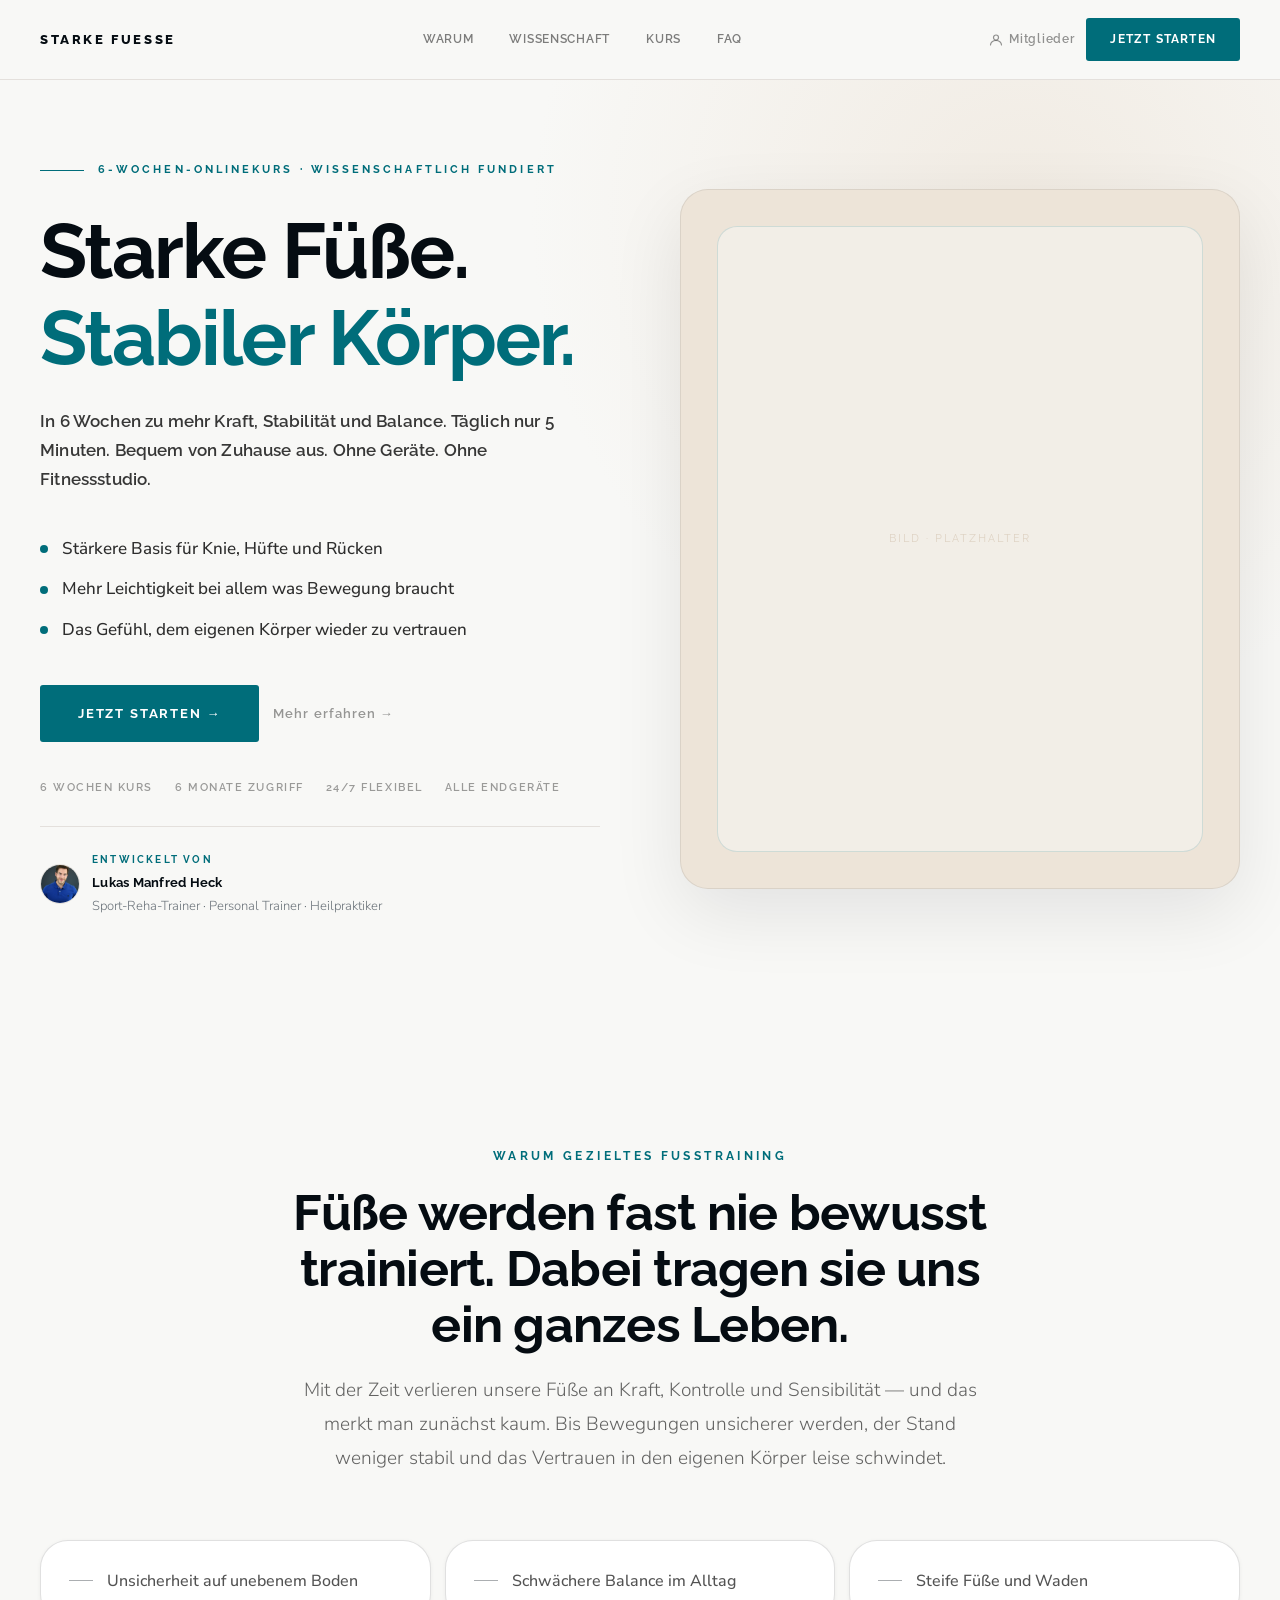
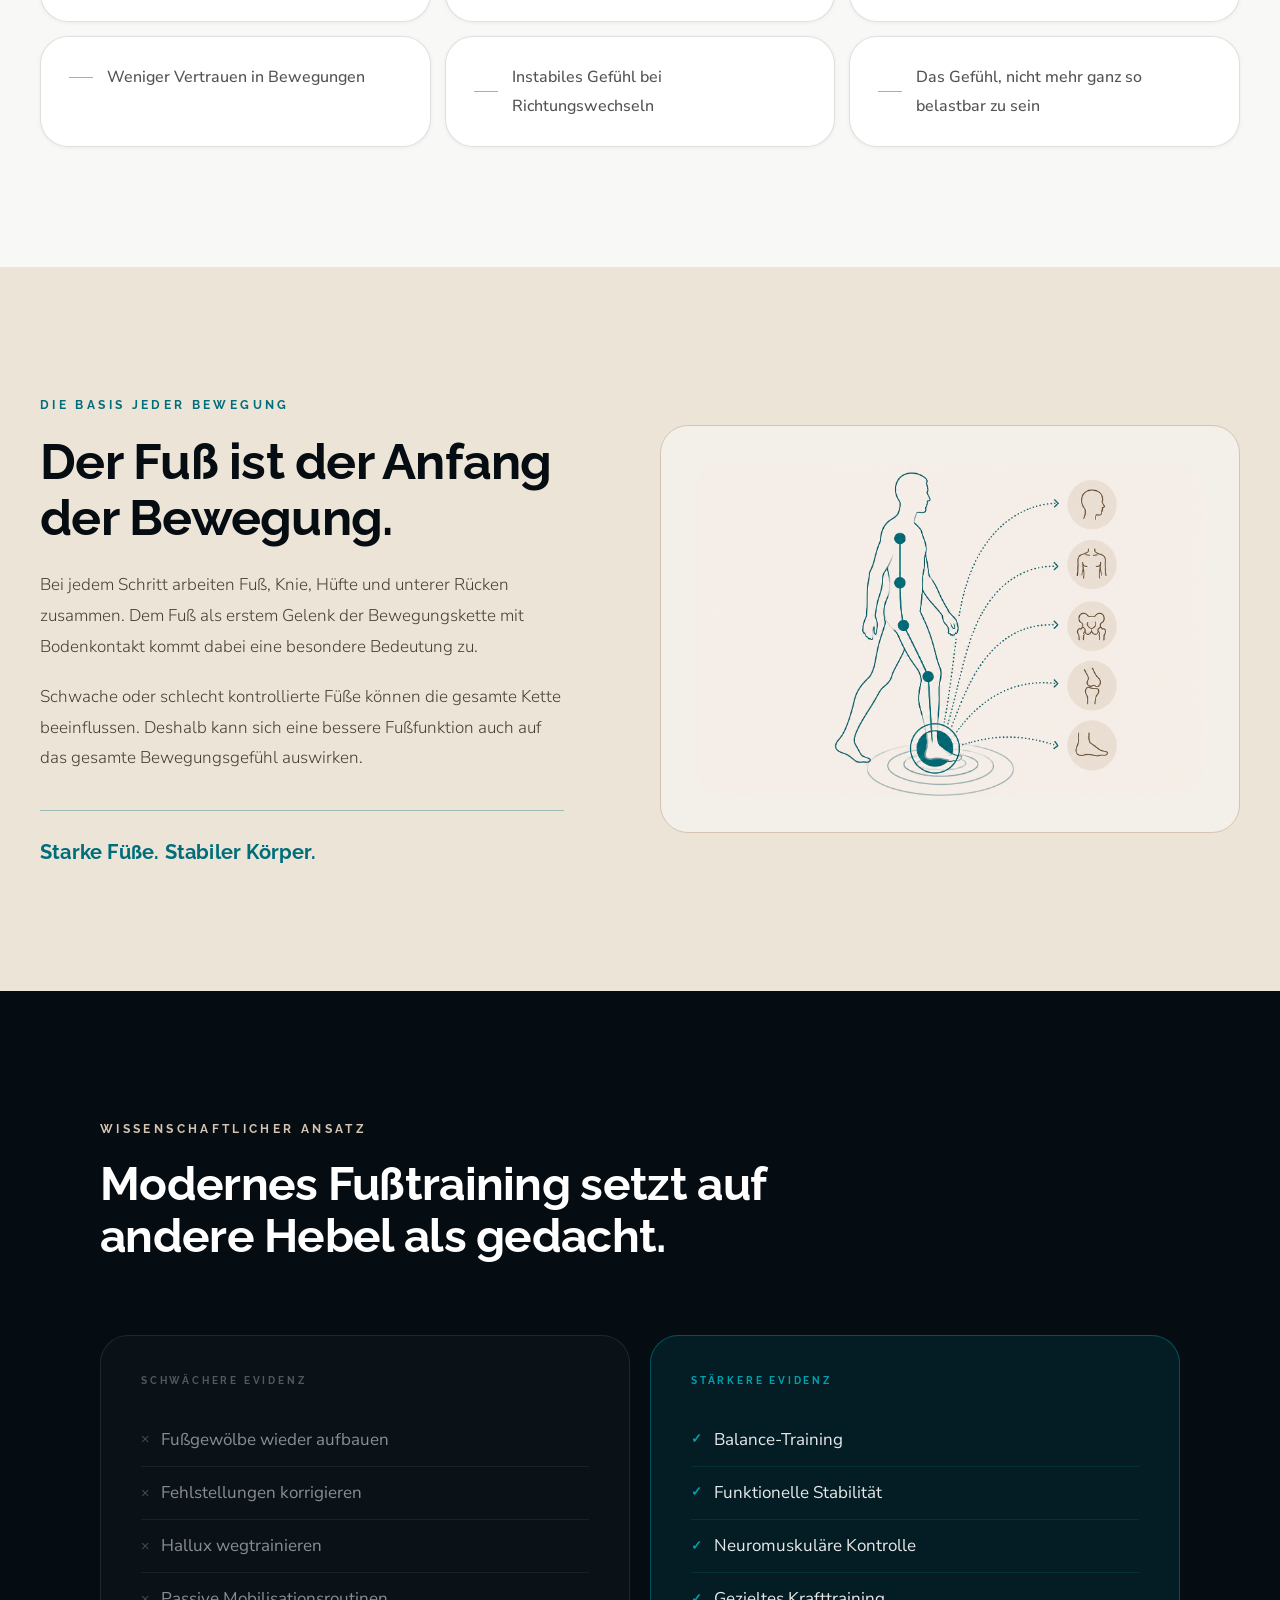
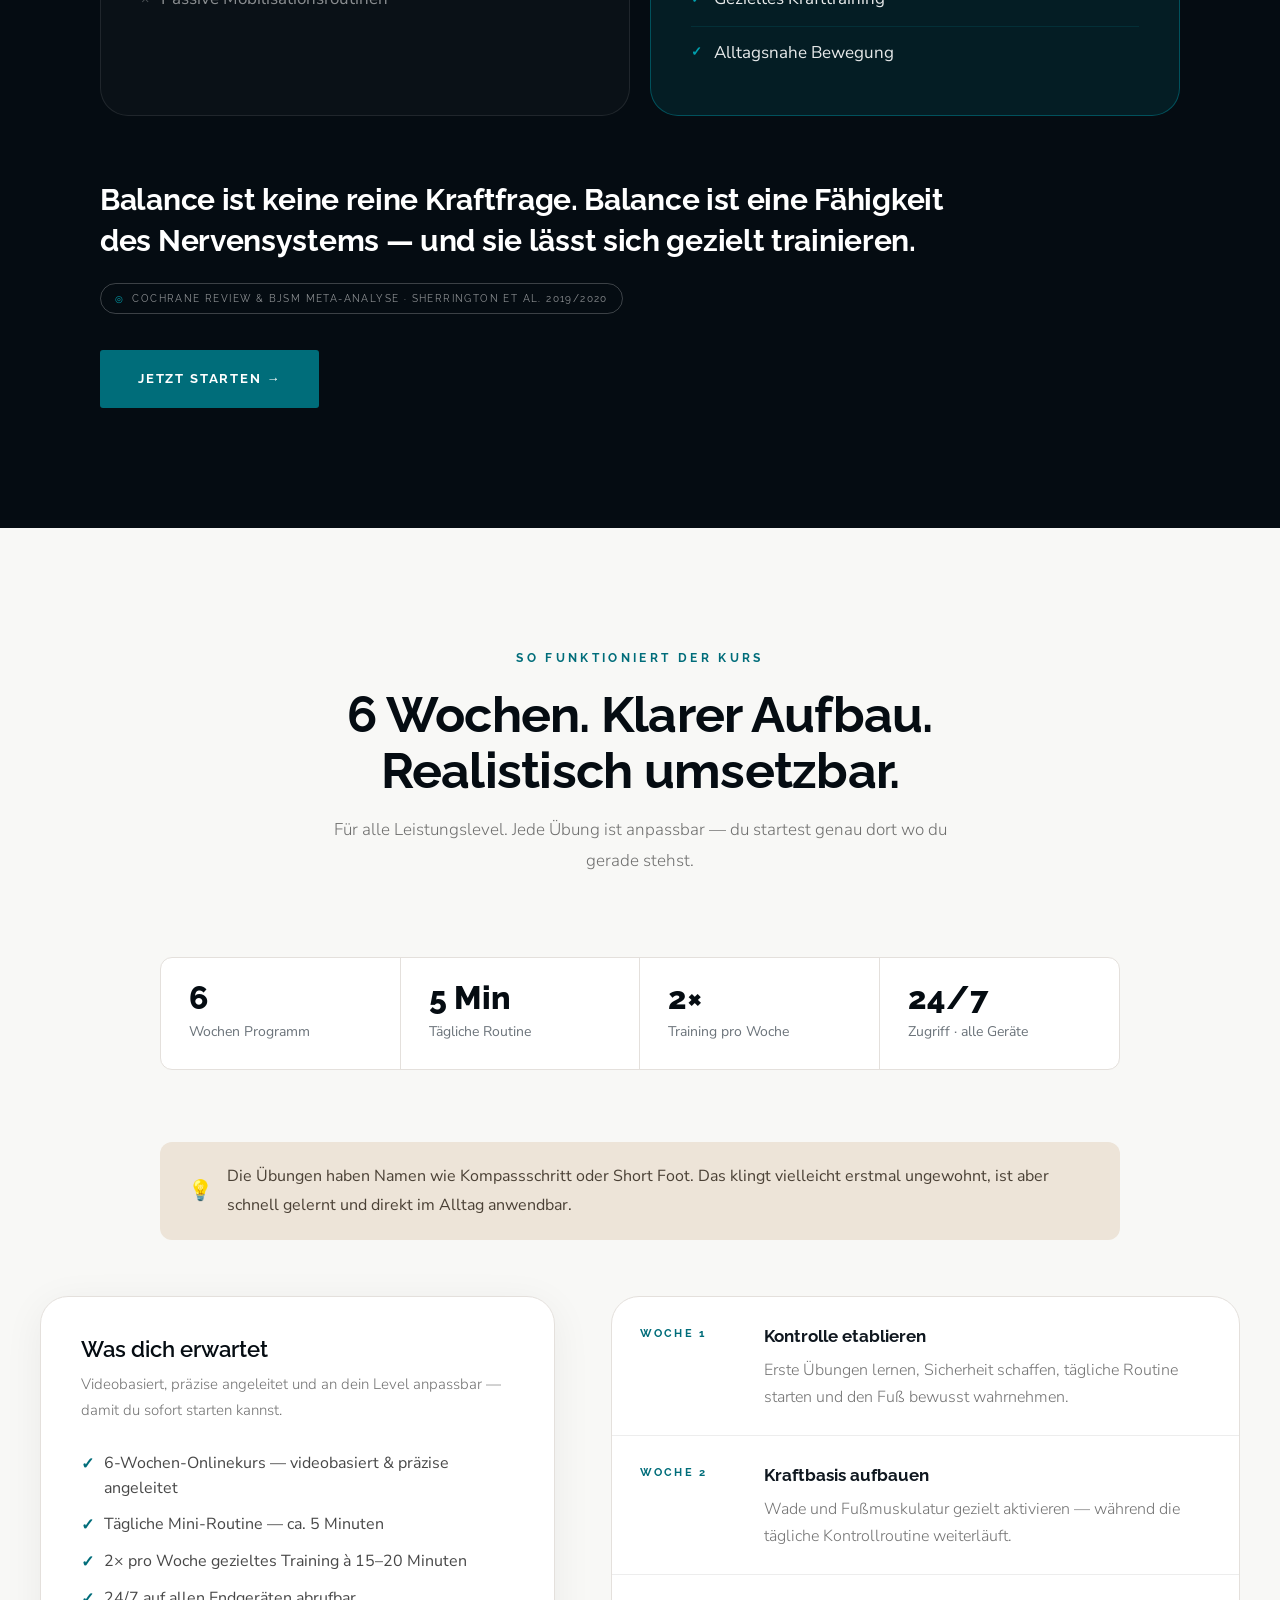
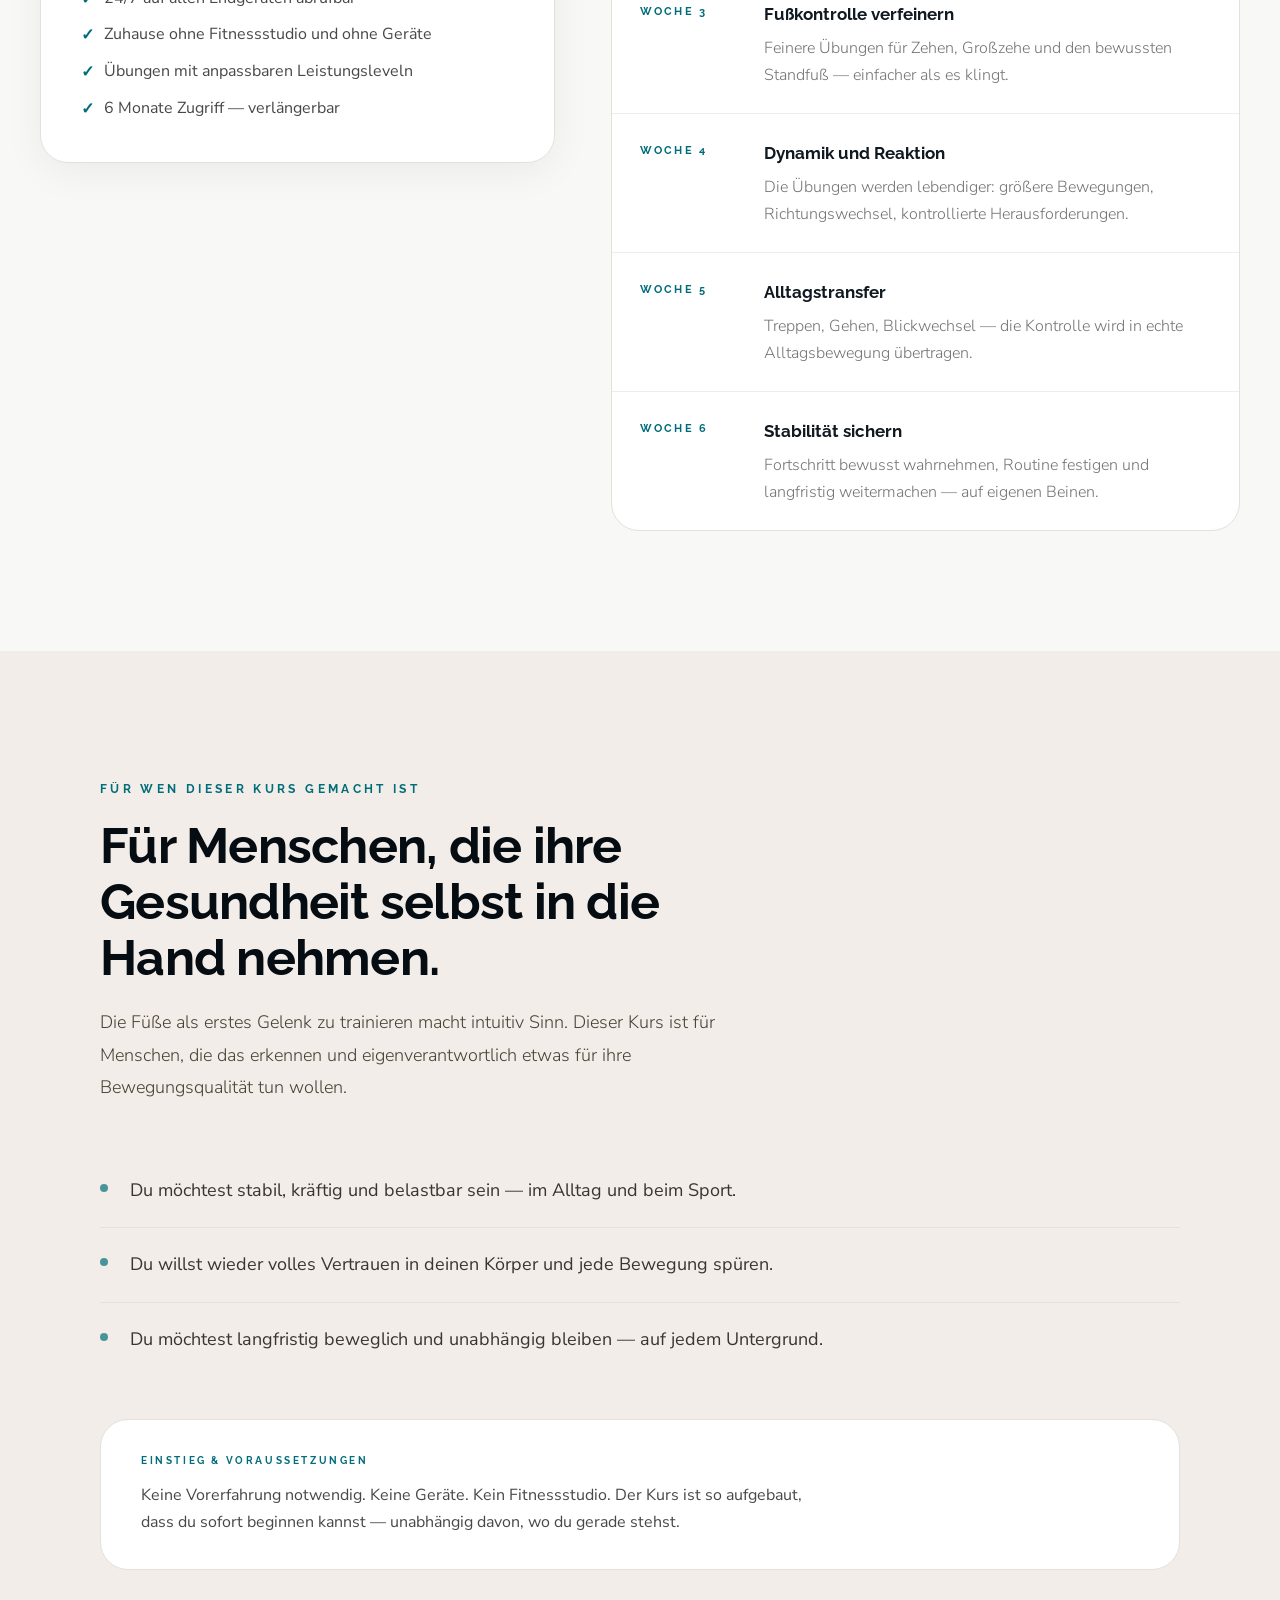
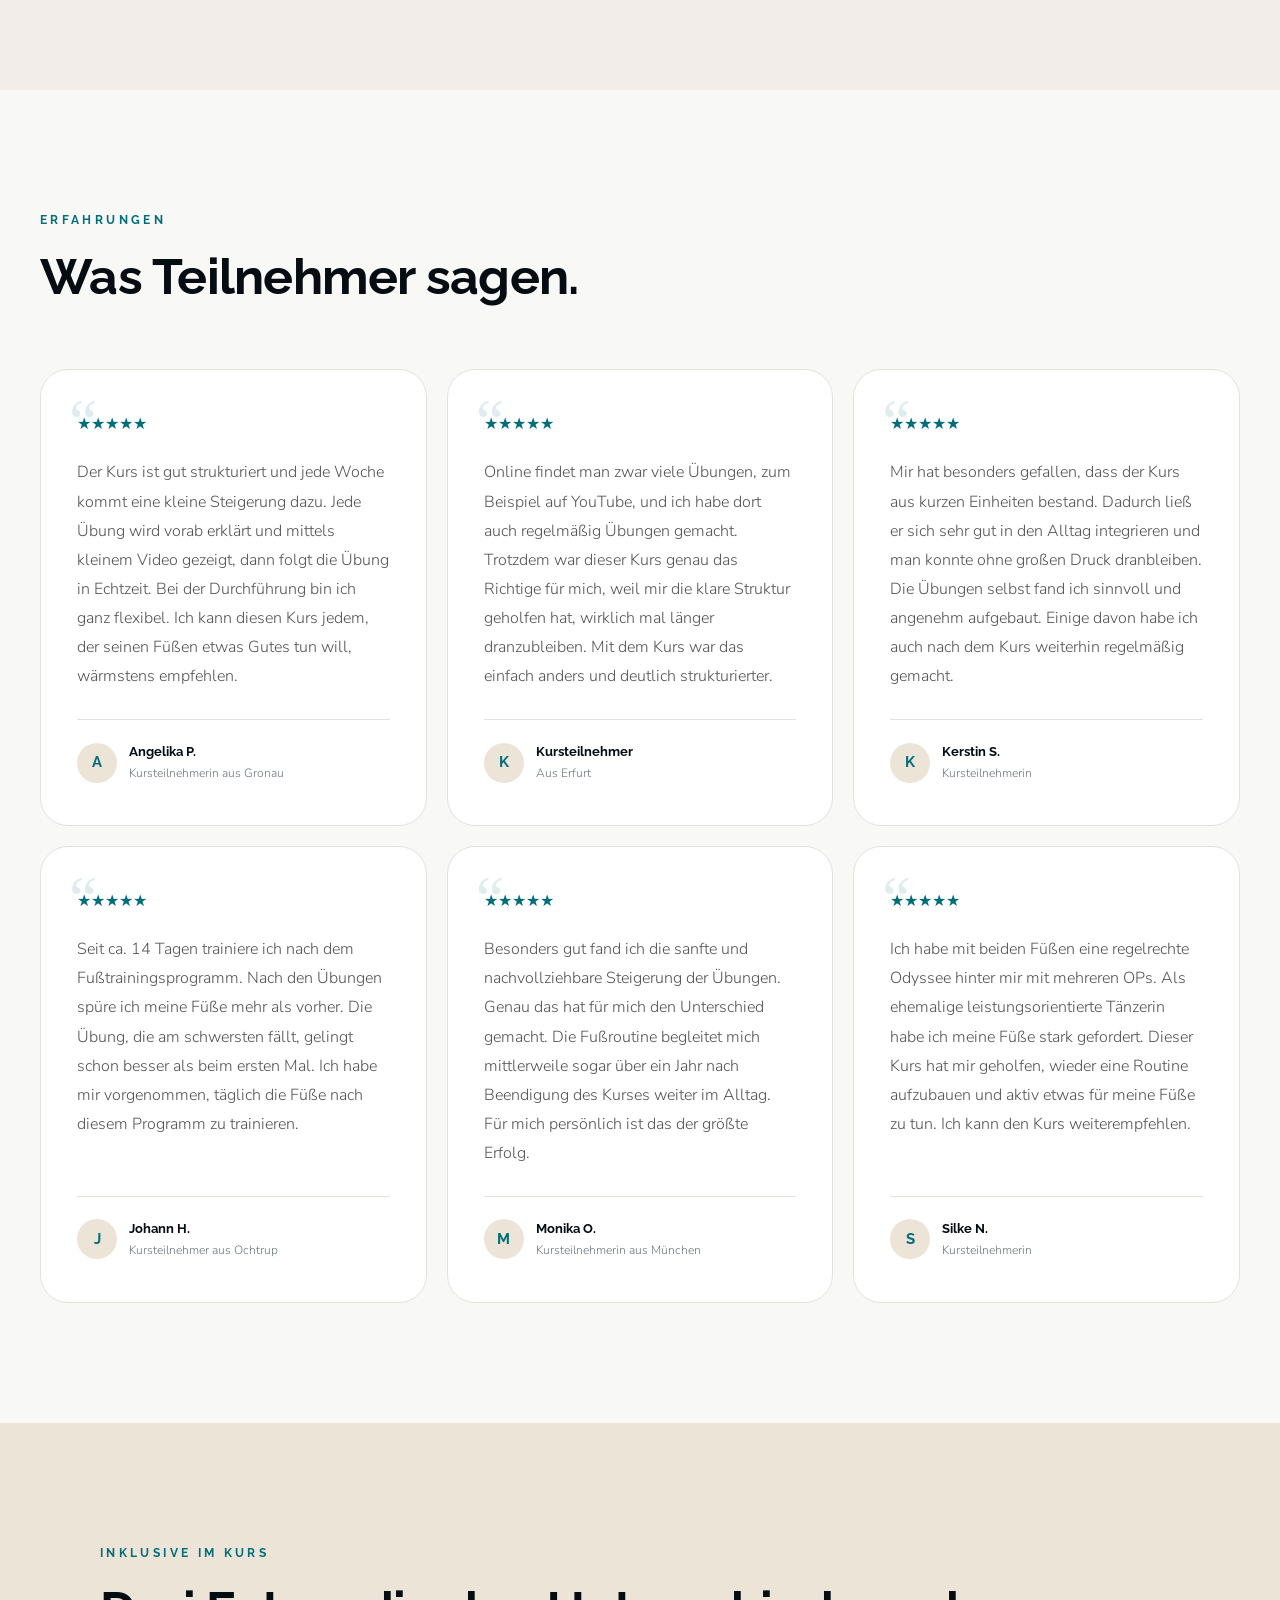
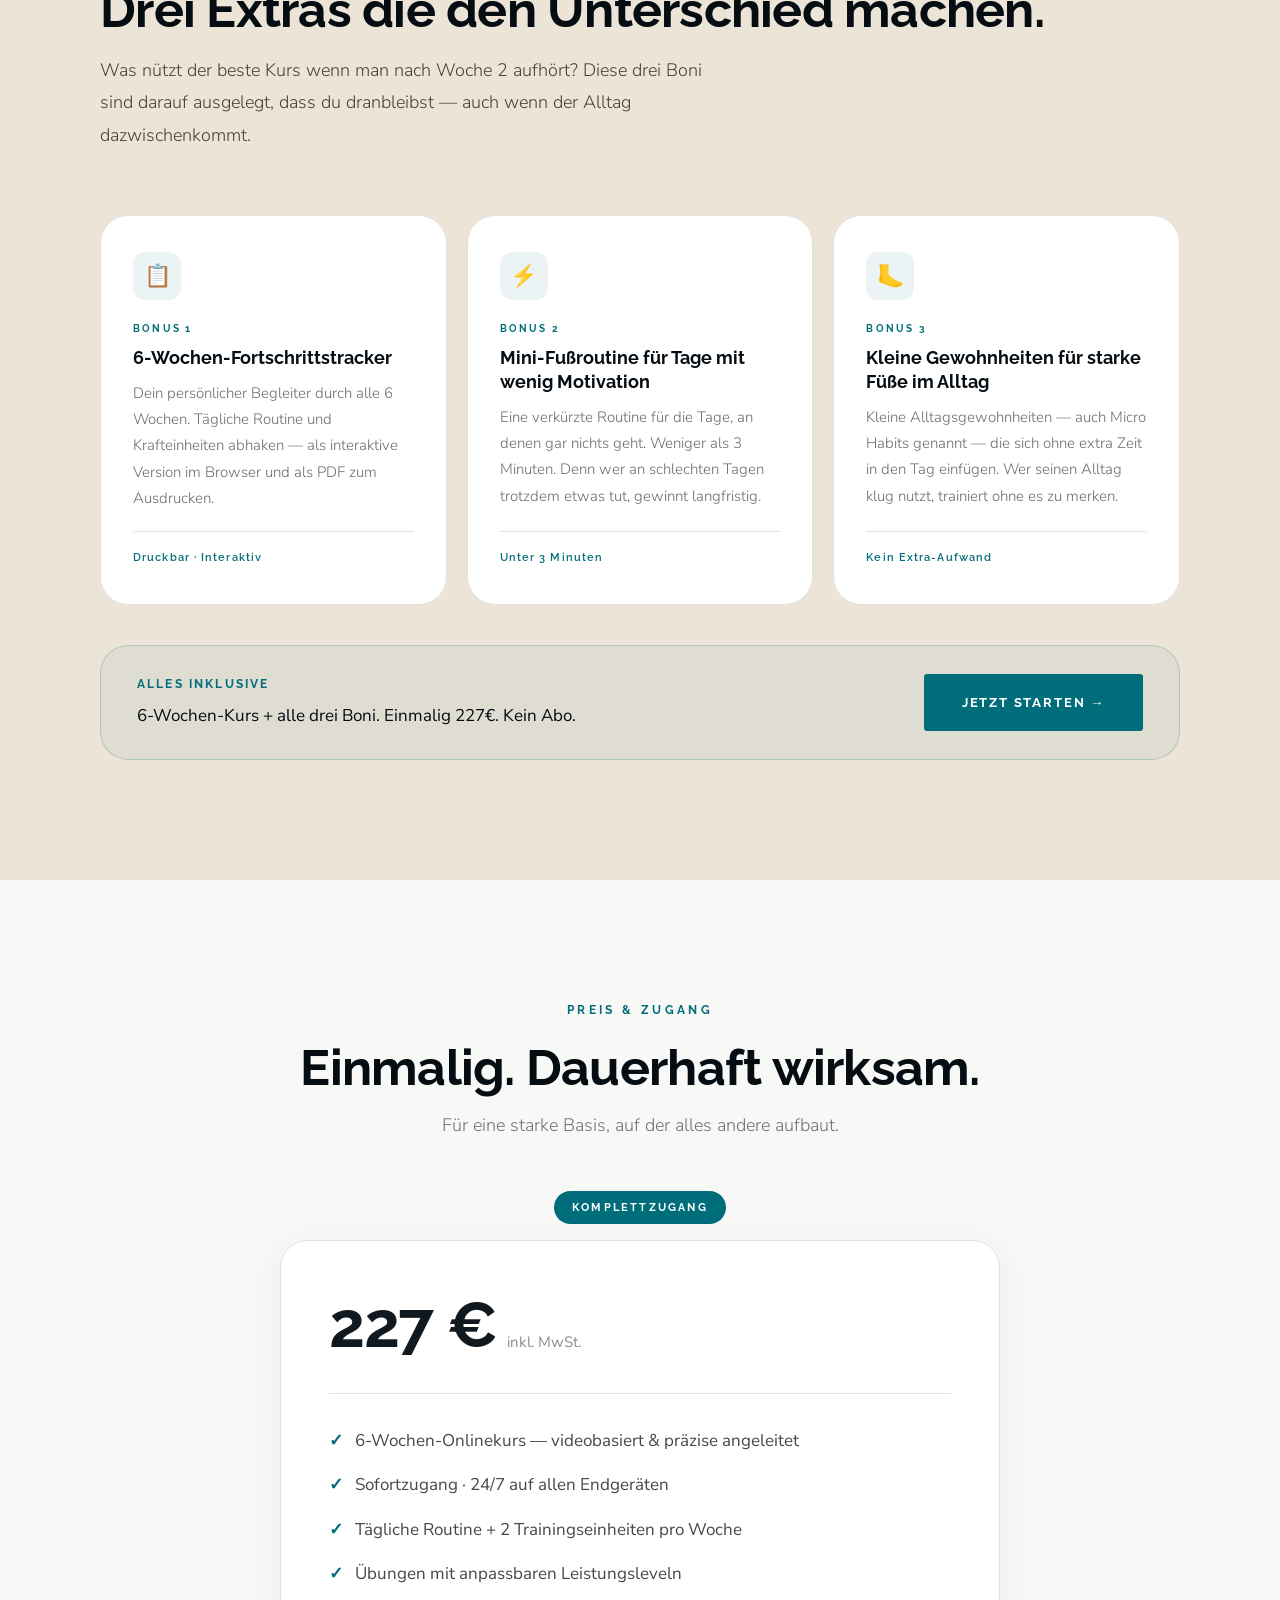
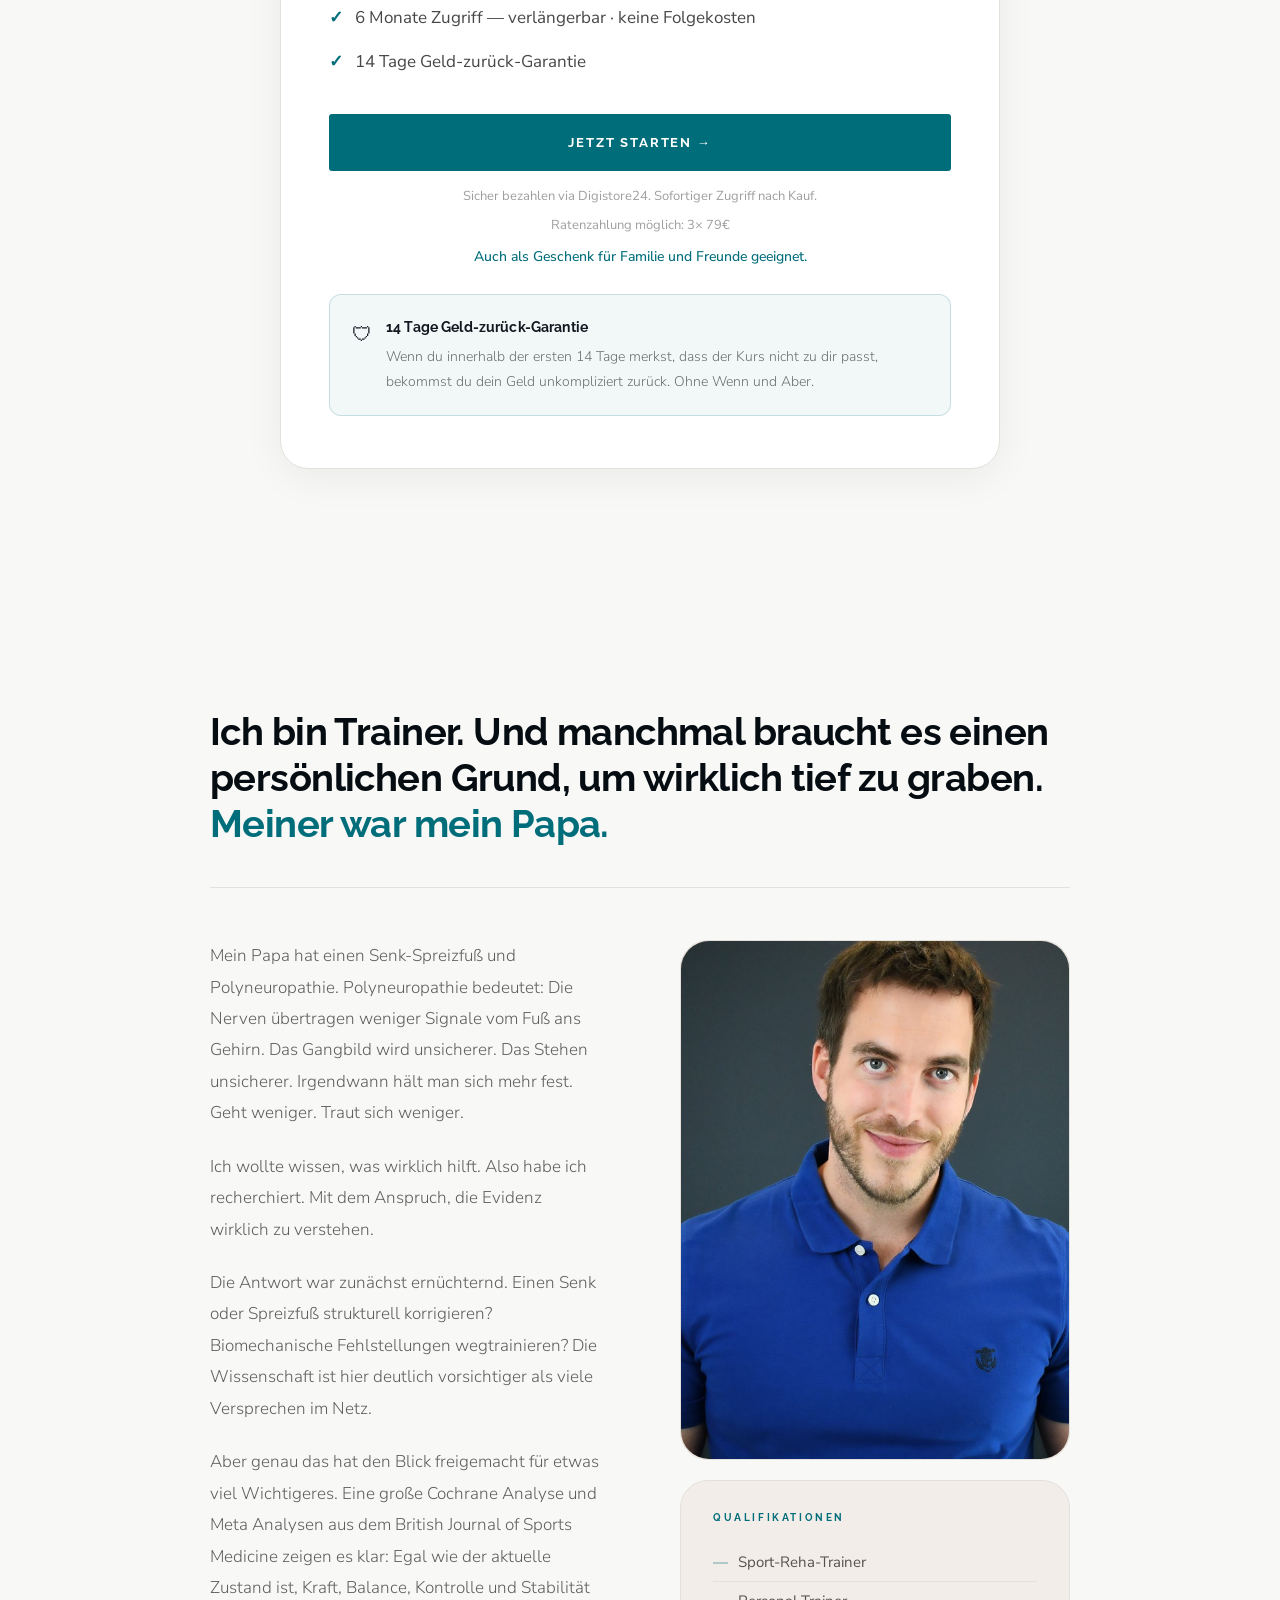
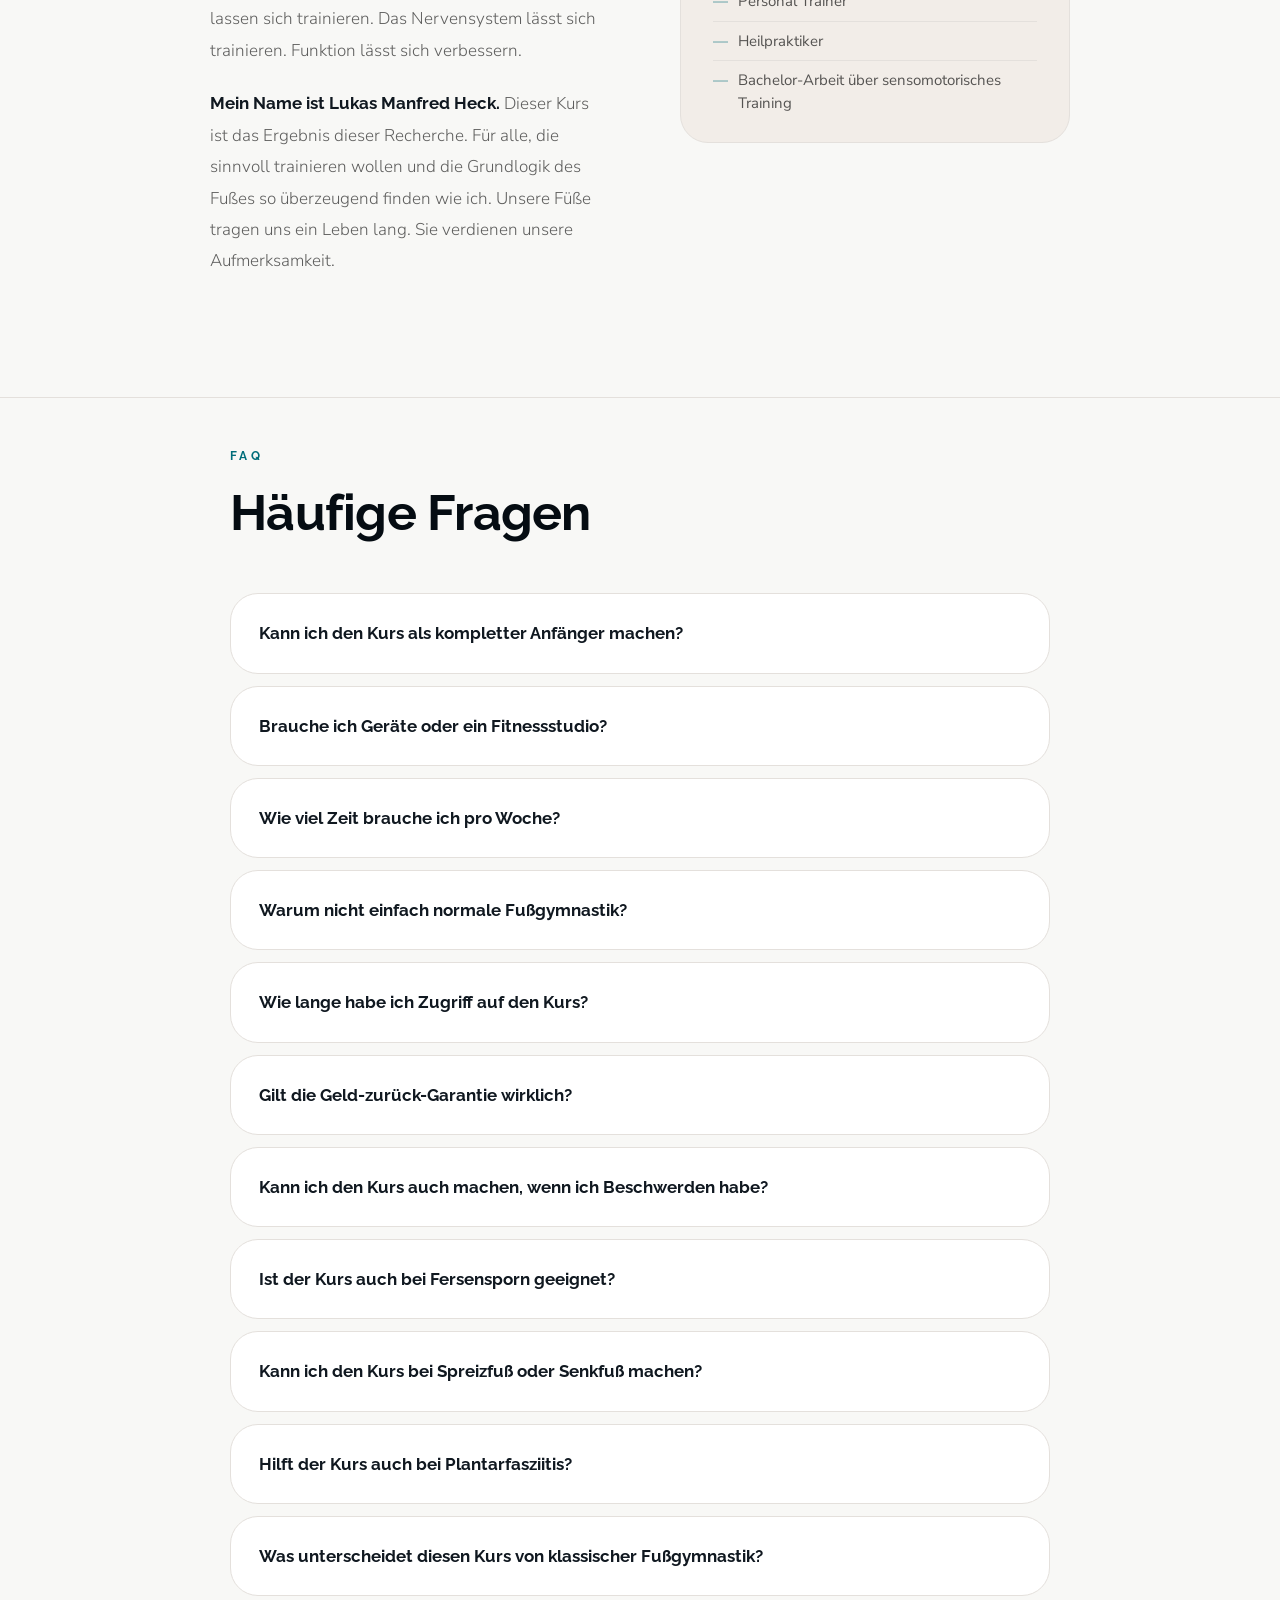
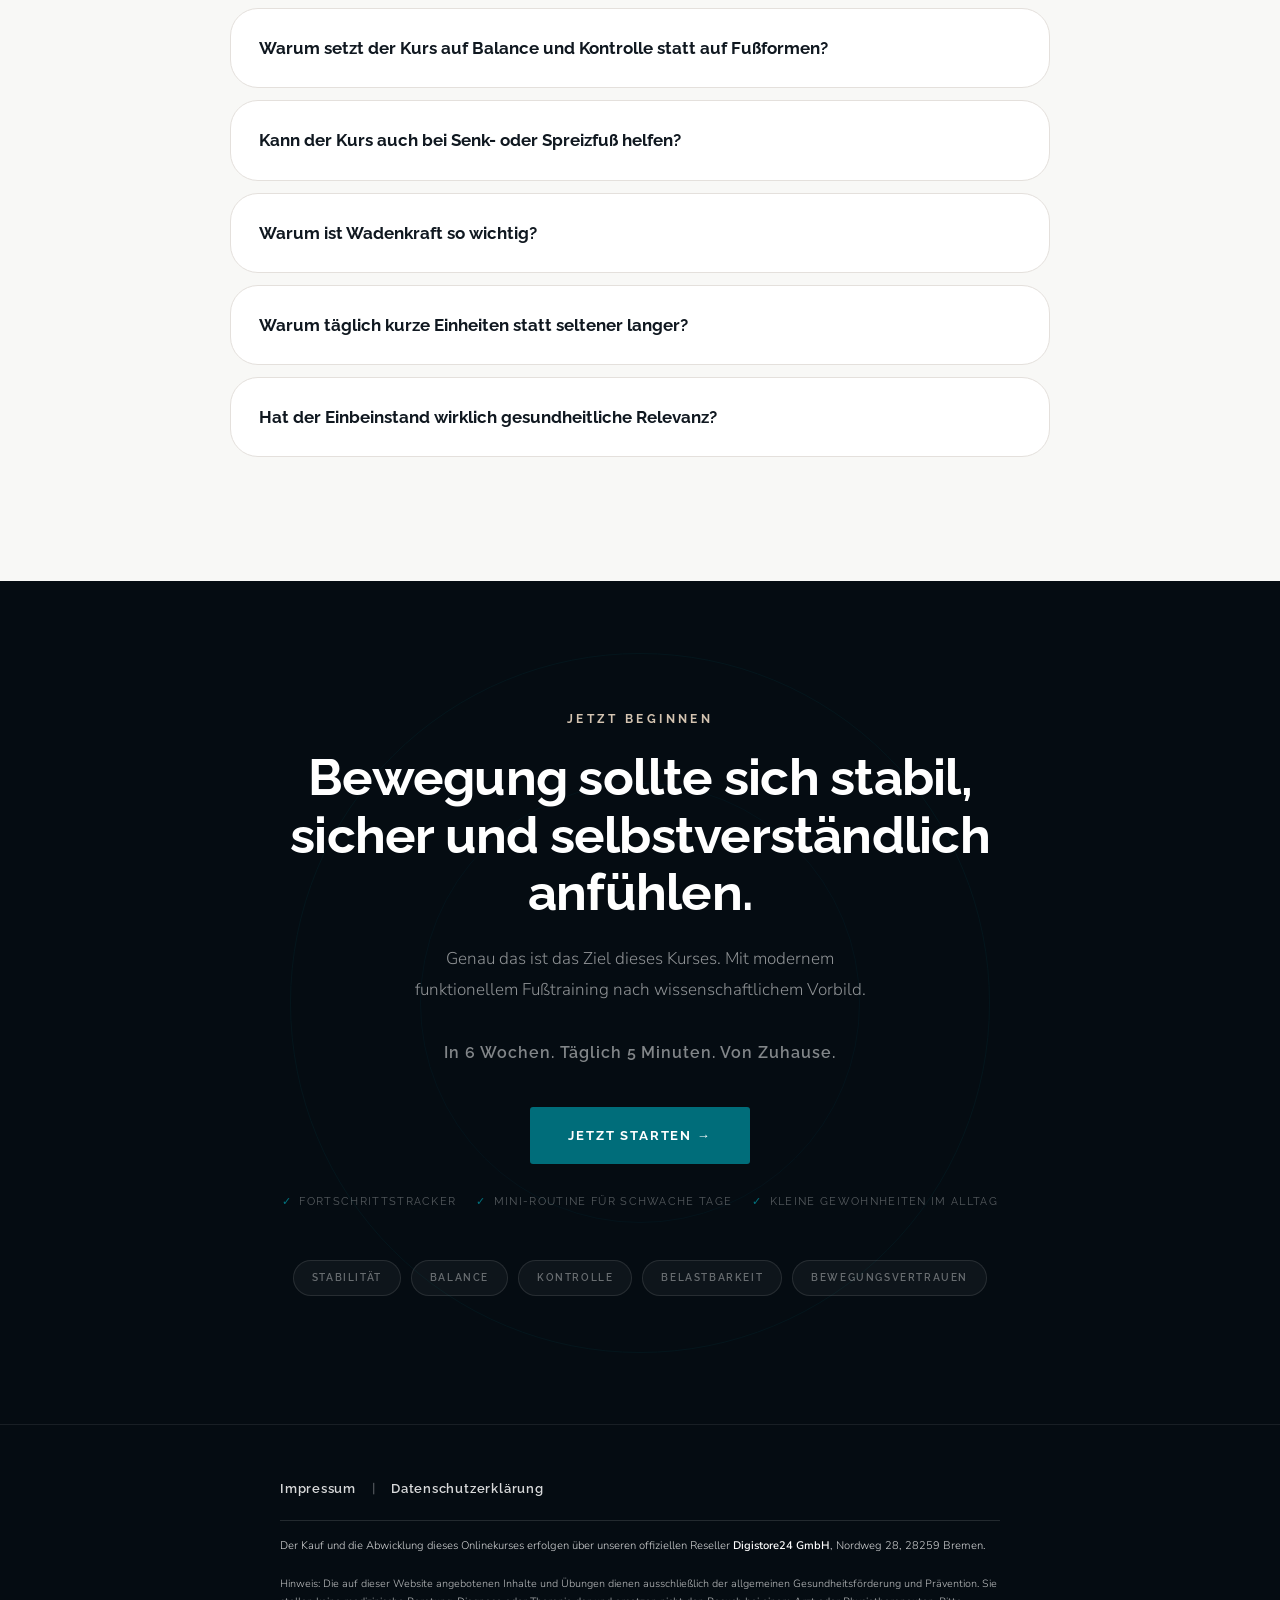
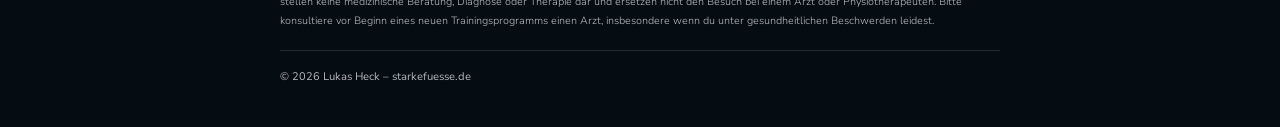
==== commit fb265526: "Update index.html" ====
--- a/index.html
+++ b/index.html
@@ -509,15 +509,7 @@
     .finalcta-pills { display: flex; justify-content: center; flex-wrap: wrap; gap: 10px; margin-top: 48px; }
     .finalcta-pill { background: rgba(255,255,255,0.04); border: 1px solid rgba(255,255,255,0.1); color: rgba(255,255,255,0.38); font-family: var(--rh); font-size: 10px; font-weight: 600; letter-spacing: 0.16em; text-transform: uppercase; padding: 8px 18px; border-radius: 20px; }
 
-    /* ── FOOTER ── */
-    footer { background: var(--navy); border-top: 1px solid rgba(255,255,255,0.06); padding: 36px 40px; }
-    .footer-inner { max-width: 1280px; margin: 0 auto; display: flex; align-items: center; justify-content: space-between; flex-wrap: wrap; gap: 16px; }
-    .footer-logo { font-family: var(--rh); font-weight: 800; font-size: 12px; letter-spacing: 0.2em; text-transform: uppercase; color: rgba(255,255,255,0.3); }
-    .footer-logo span { color: var(--petrol); }
-    .footer-links { display: flex; gap: 24px; }
-    .footer-links a { font-size: 13px; color: rgba(255,255,255,0.28); transition: color var(--tr); }
-    .footer-links a:hover { color: rgba(255,255,255,0.6); }
-    .footer-copy { font-size: 12px; color: rgba(255,255,255,0.18); }
+    
 
     /* ── FADE ── */
     .fade { opacity: 0; transform: translateY(18px); transition: opacity 0.65s ease, transform 0.65s ease; }
@@ -657,6 +649,18 @@
       h1 { font-size: 2rem; }
       h2 { font-size: 1.65rem; }
     }
+  
+    /* FOOTER */
+    footer { background: var(--navy); border-top: 1px solid rgba(255,255,255,0.08); padding: 52px 40px 40px; }
+    .footer-inner { max-width: 720px; margin: 0 auto; display: flex; flex-direction: column; gap: 20px; }
+    .footer-nav { display: flex; align-items: center; gap: 16px; }
+    .footer-nav a { font-family: var(--rh); font-size: 13px; font-weight: 600; letter-spacing: 0.06em; color: rgba(255,255,255,0.85); transition: color var(--tr); text-decoration: none; }
+    .footer-nav a:hover { color: #fff; opacity: 1; }
+    .footer-divider { color: rgba(255,255,255,0.35); font-size: 13px; }
+    .footer-digistore { font-size: 11px; color: rgba(255,255,255,0.82); line-height: 1.65; font-weight: 300; padding-top: 16px; border-top: 1px solid rgba(255,255,255,0.12); }
+    .footer-digistore strong { font-weight: 600; color: #fff; }
+    .footer-disclaimer { font-size: 10.5px; color: rgba(255,255,255,0.72); line-height: 1.75; font-weight: 300; }
+    .footer-copy { font-size: 11px; color: rgba(255,255,255,0.7); padding-top: 16px; border-top: 1px solid rgba(255,255,255,0.12); }
   </style>
 </head>
 <body>
@@ -1249,12 +1253,23 @@
 <!-- FOOTER -->
 <footer>
   <div class="footer-inner">
-    <div class="footer-logo">Starke Fuesse</div>
-    <div class="footer-links">
+
+    <div class="footer-nav">
       <a href="/impressum.html">Impressum</a>
-      <a href="/datenschutz.html">Datenschutz</a>
-    </div>
-    <div class="footer-copy">© 2026 · Alle Rechte vorbehalten</div>
+      <span class="footer-divider">|</span>
+      <a href="/datenschutz.html">Datenschutzerklärung</a>
+    </div>
+
+    <div class="footer-digistore">
+      Der Kauf und die Abwicklung dieses Onlinekurses erfolgen über unseren offiziellen Reseller <strong>Digistore24 GmbH</strong>, Nordweg 28, 28259 Bremen.
+    </div>
+
+    <div class="footer-disclaimer">
+      Hinweis: Die auf dieser Website angebotenen Inhalte und Übungen dienen ausschließlich der allgemeinen Gesundheitsförderung und Prävention. Sie stellen keine medizinische Beratung, Diagnose oder Therapie dar und ersetzen nicht den Besuch bei einem Arzt oder Physiotherapeuten. Bitte konsultiere vor Beginn eines neuen Trainingsprogramms einen Arzt, insbesondere wenn du unter gesundheitlichen Beschwerden leidest.
+    </div>
+
+    <div class="footer-copy">© 2026 Lukas Heck – starkefuesse.de</div>
+
   </div>
 </footer>
 
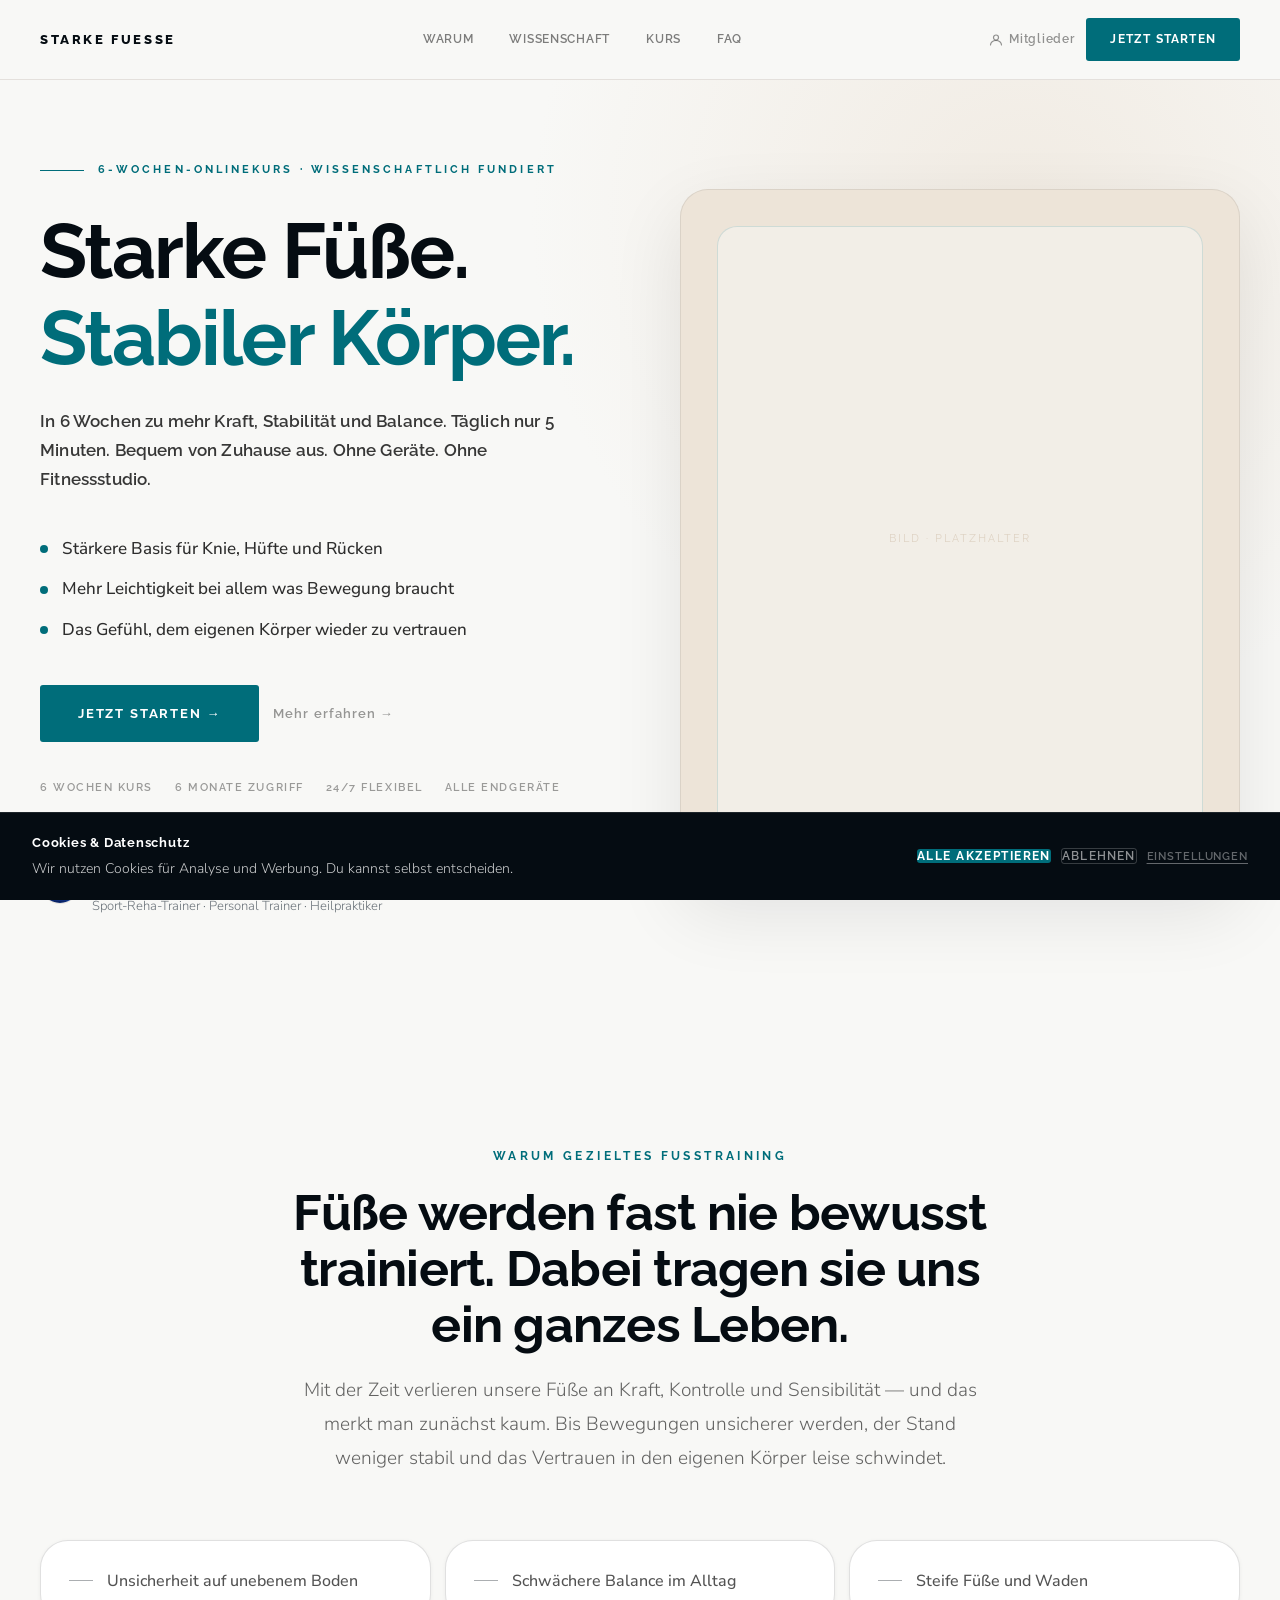
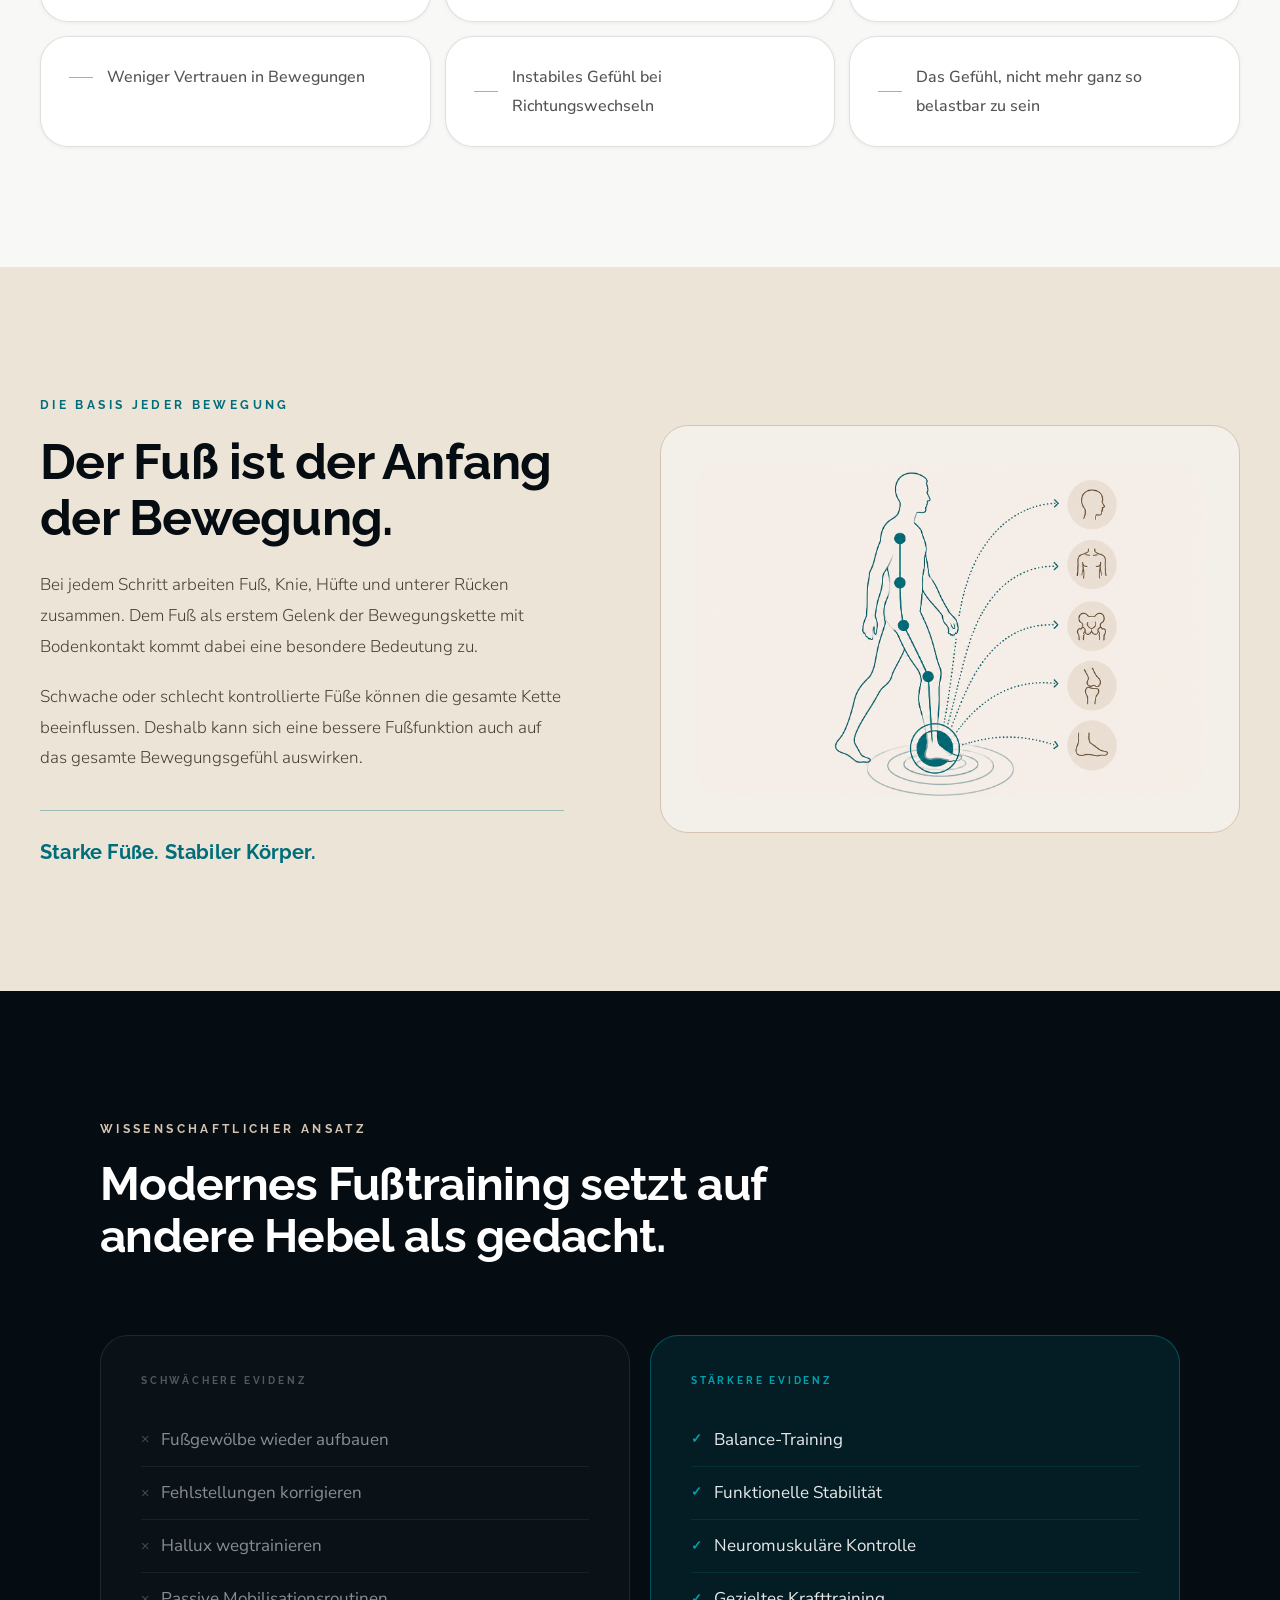
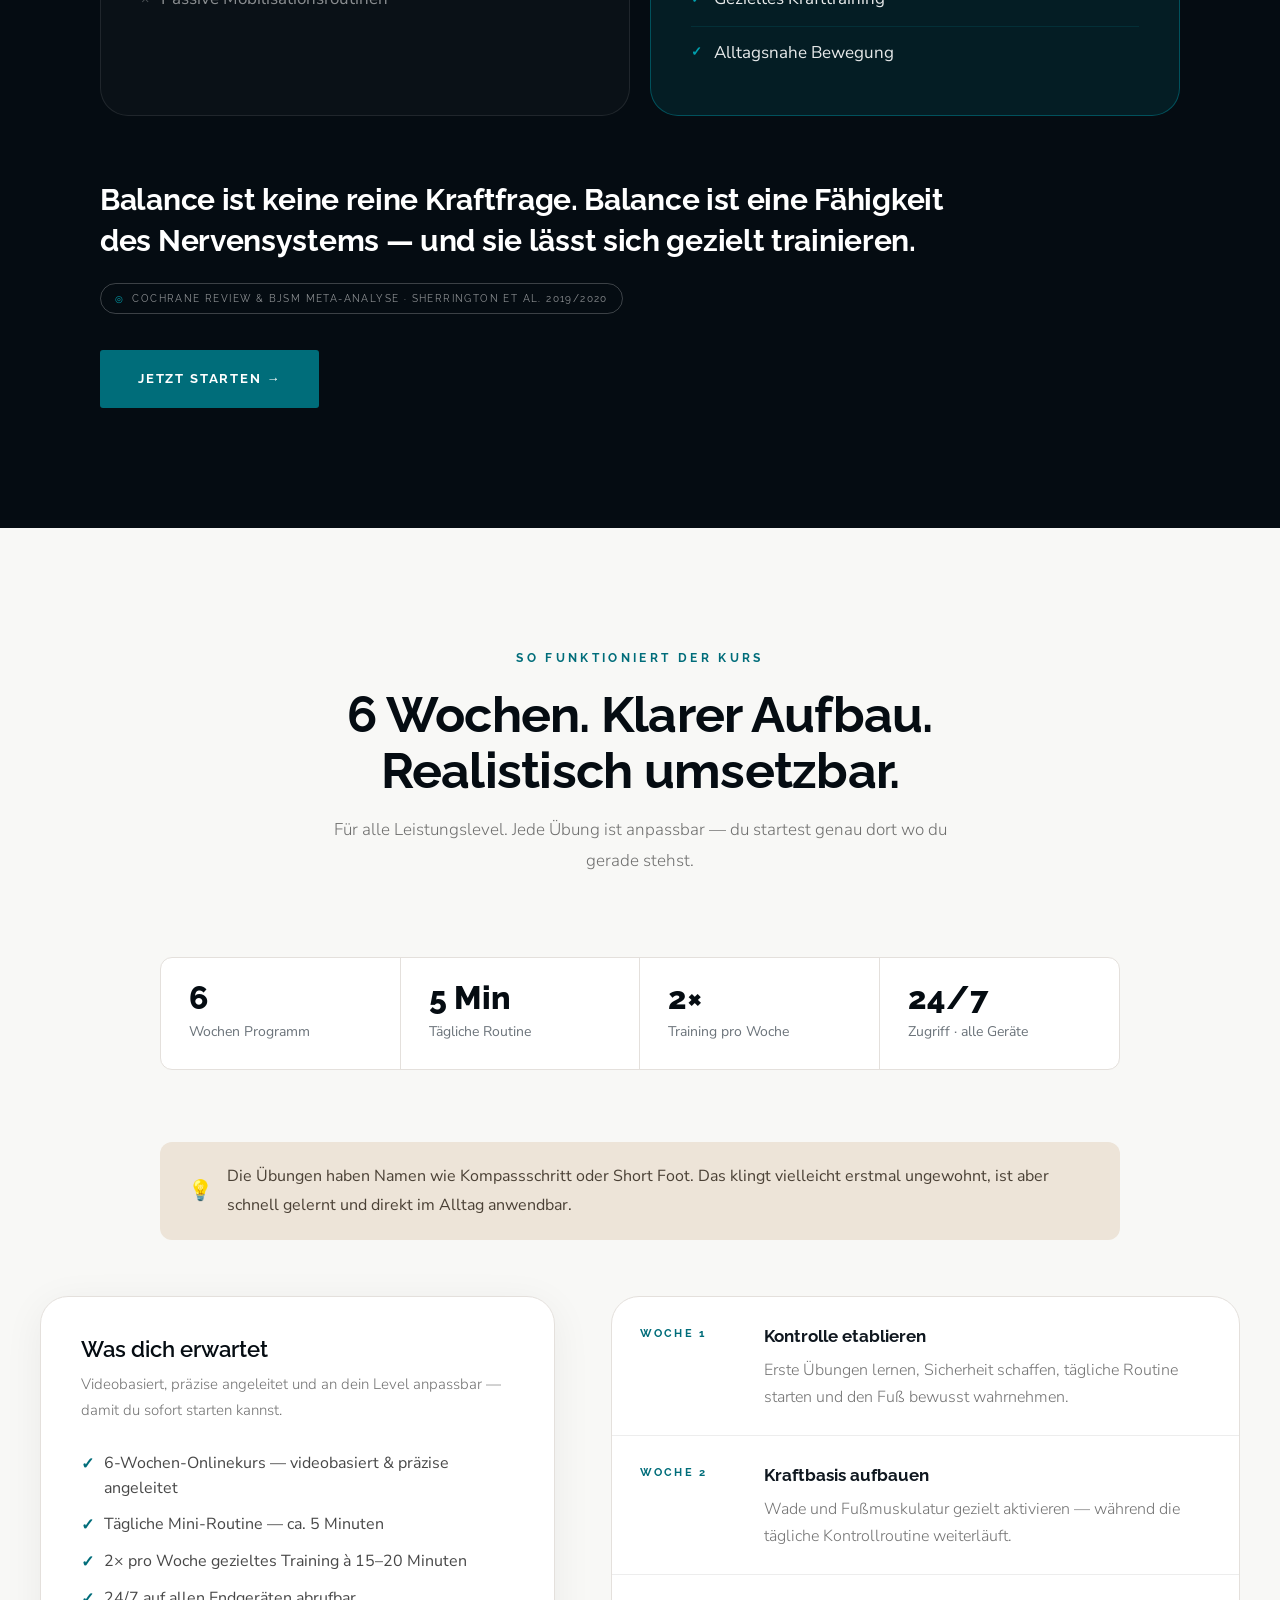
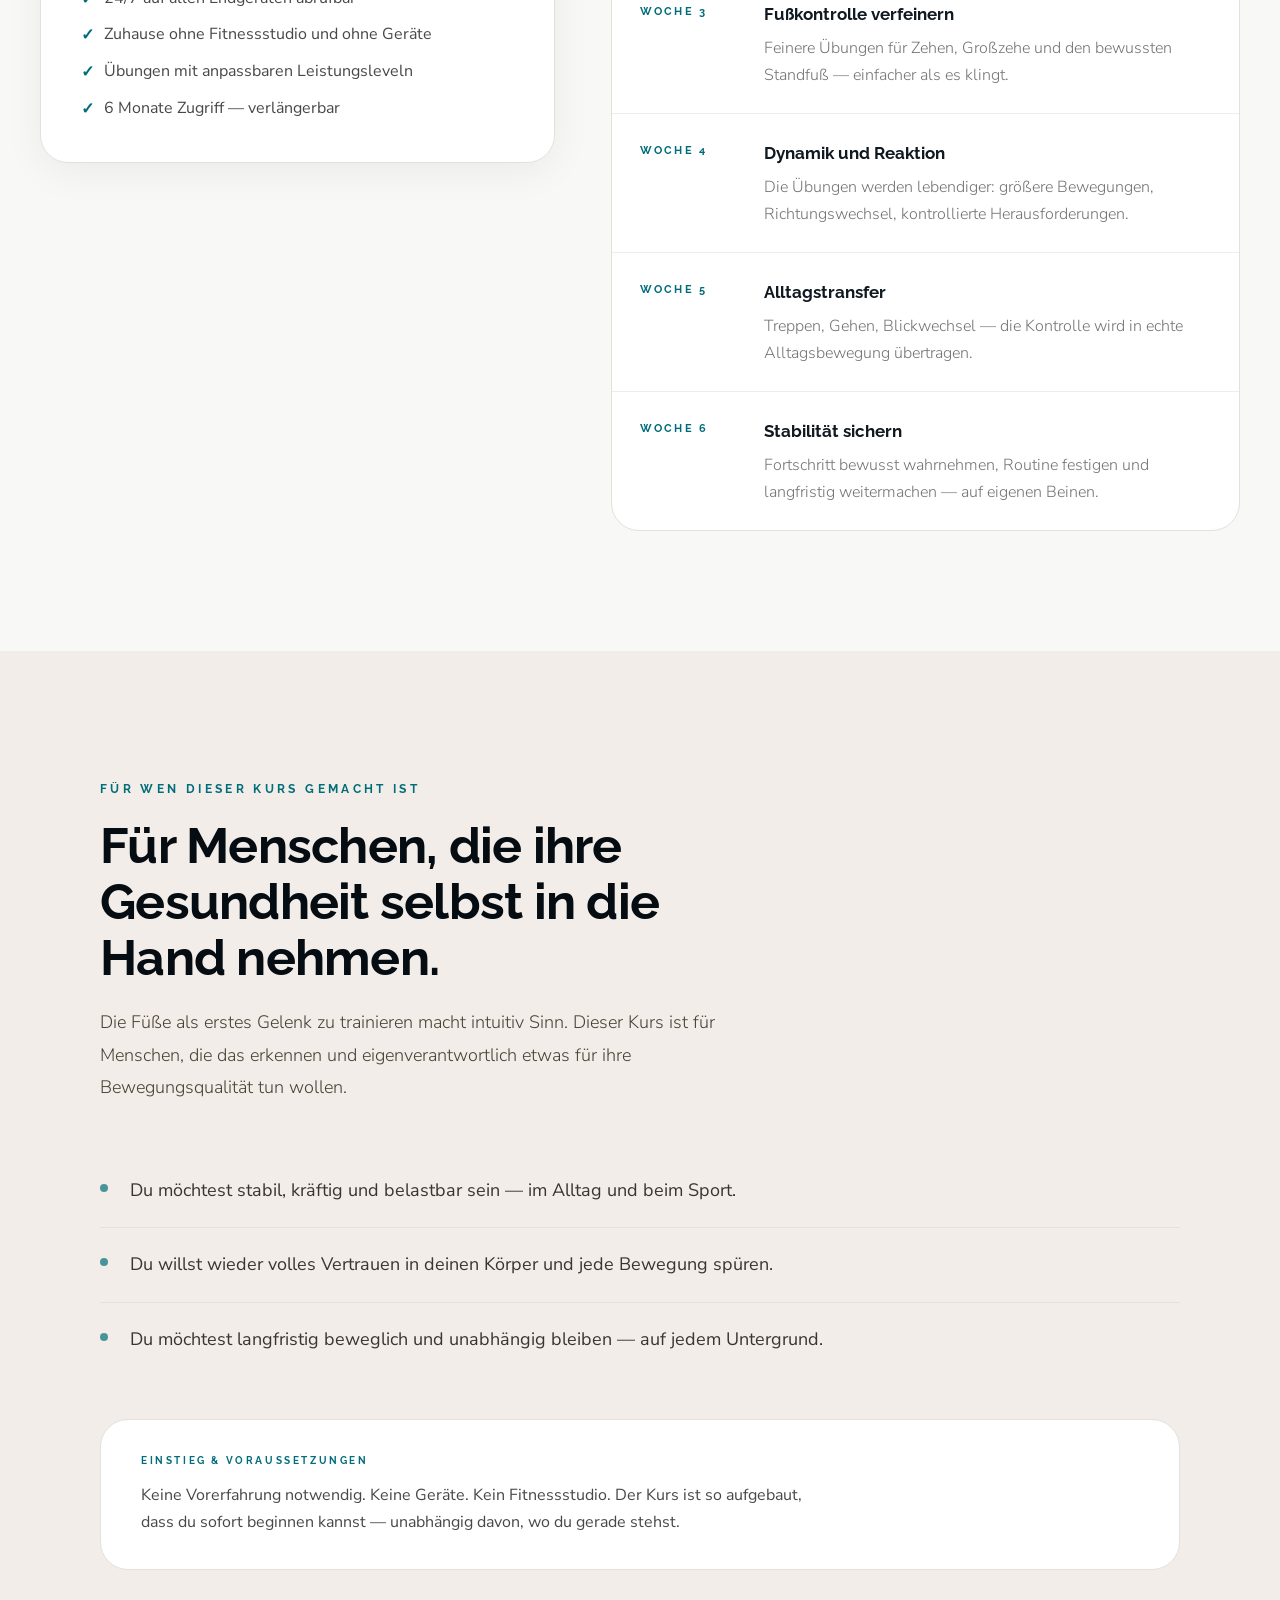
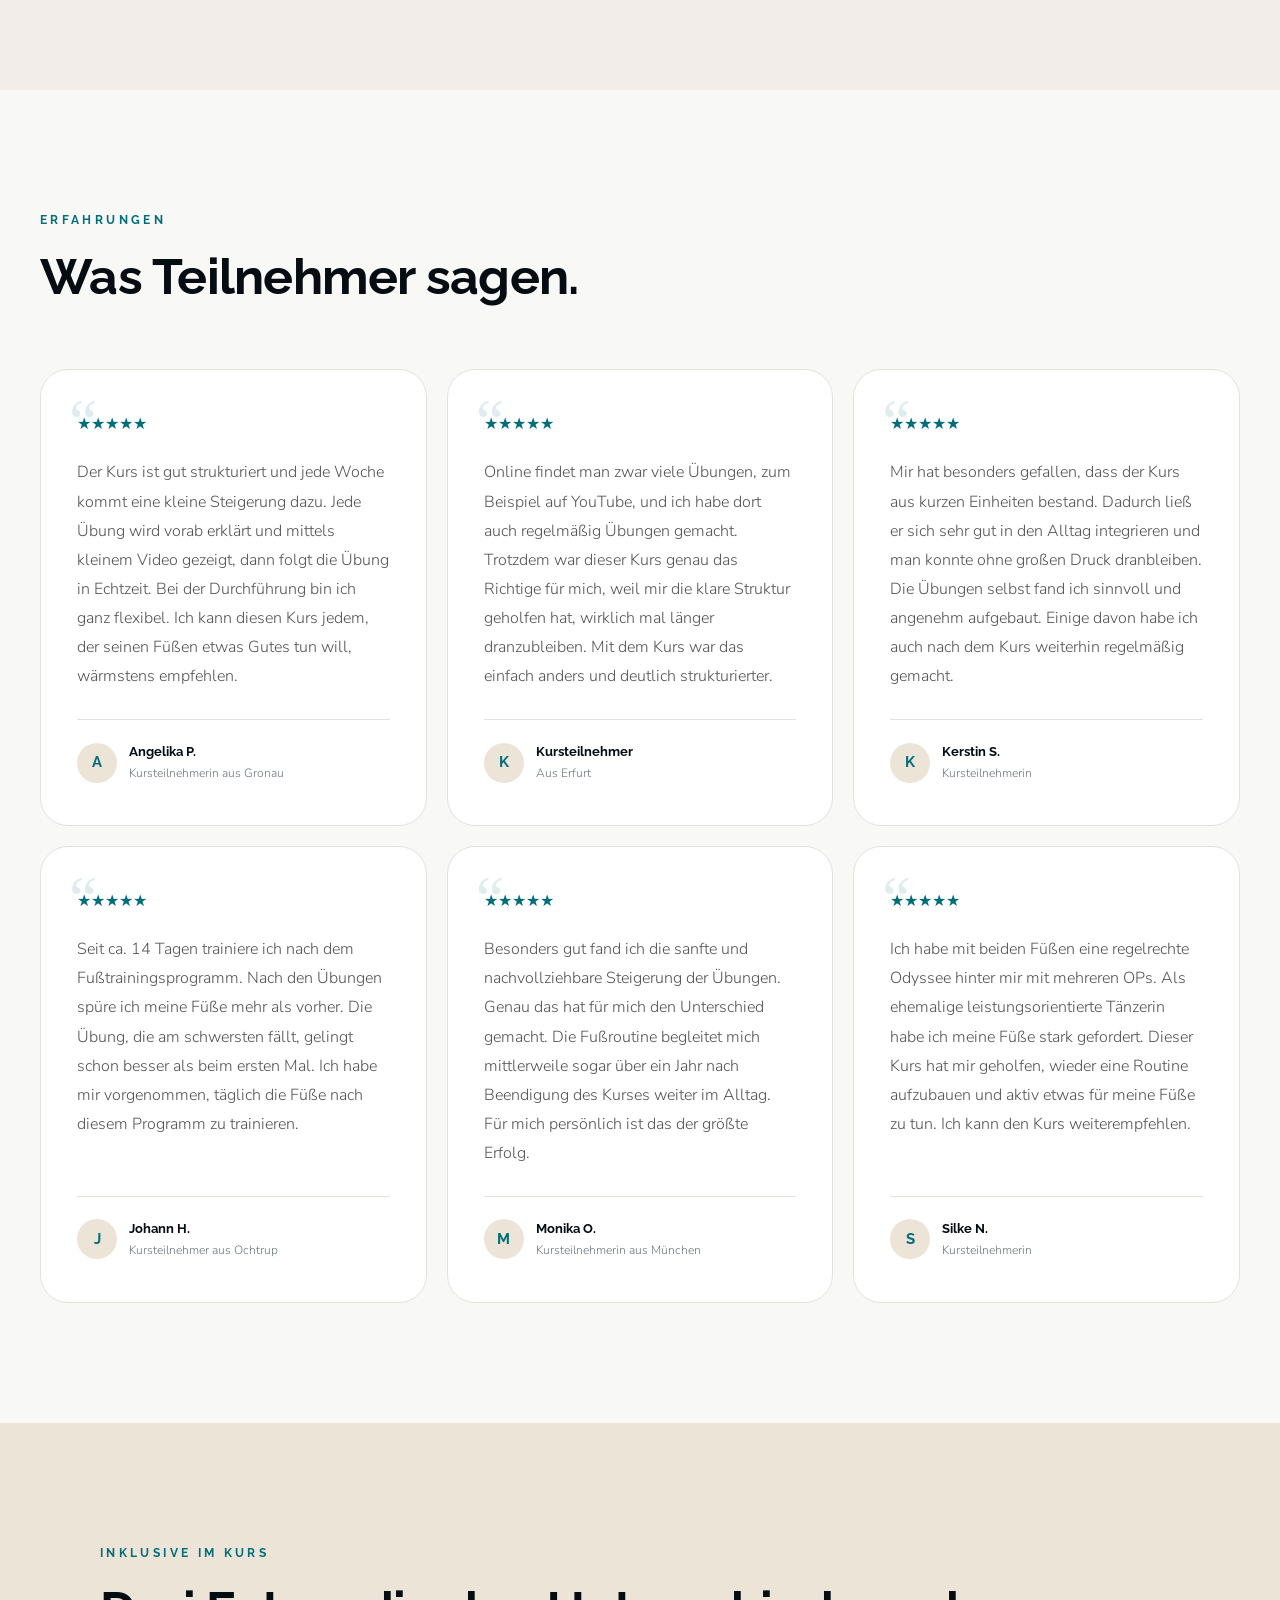
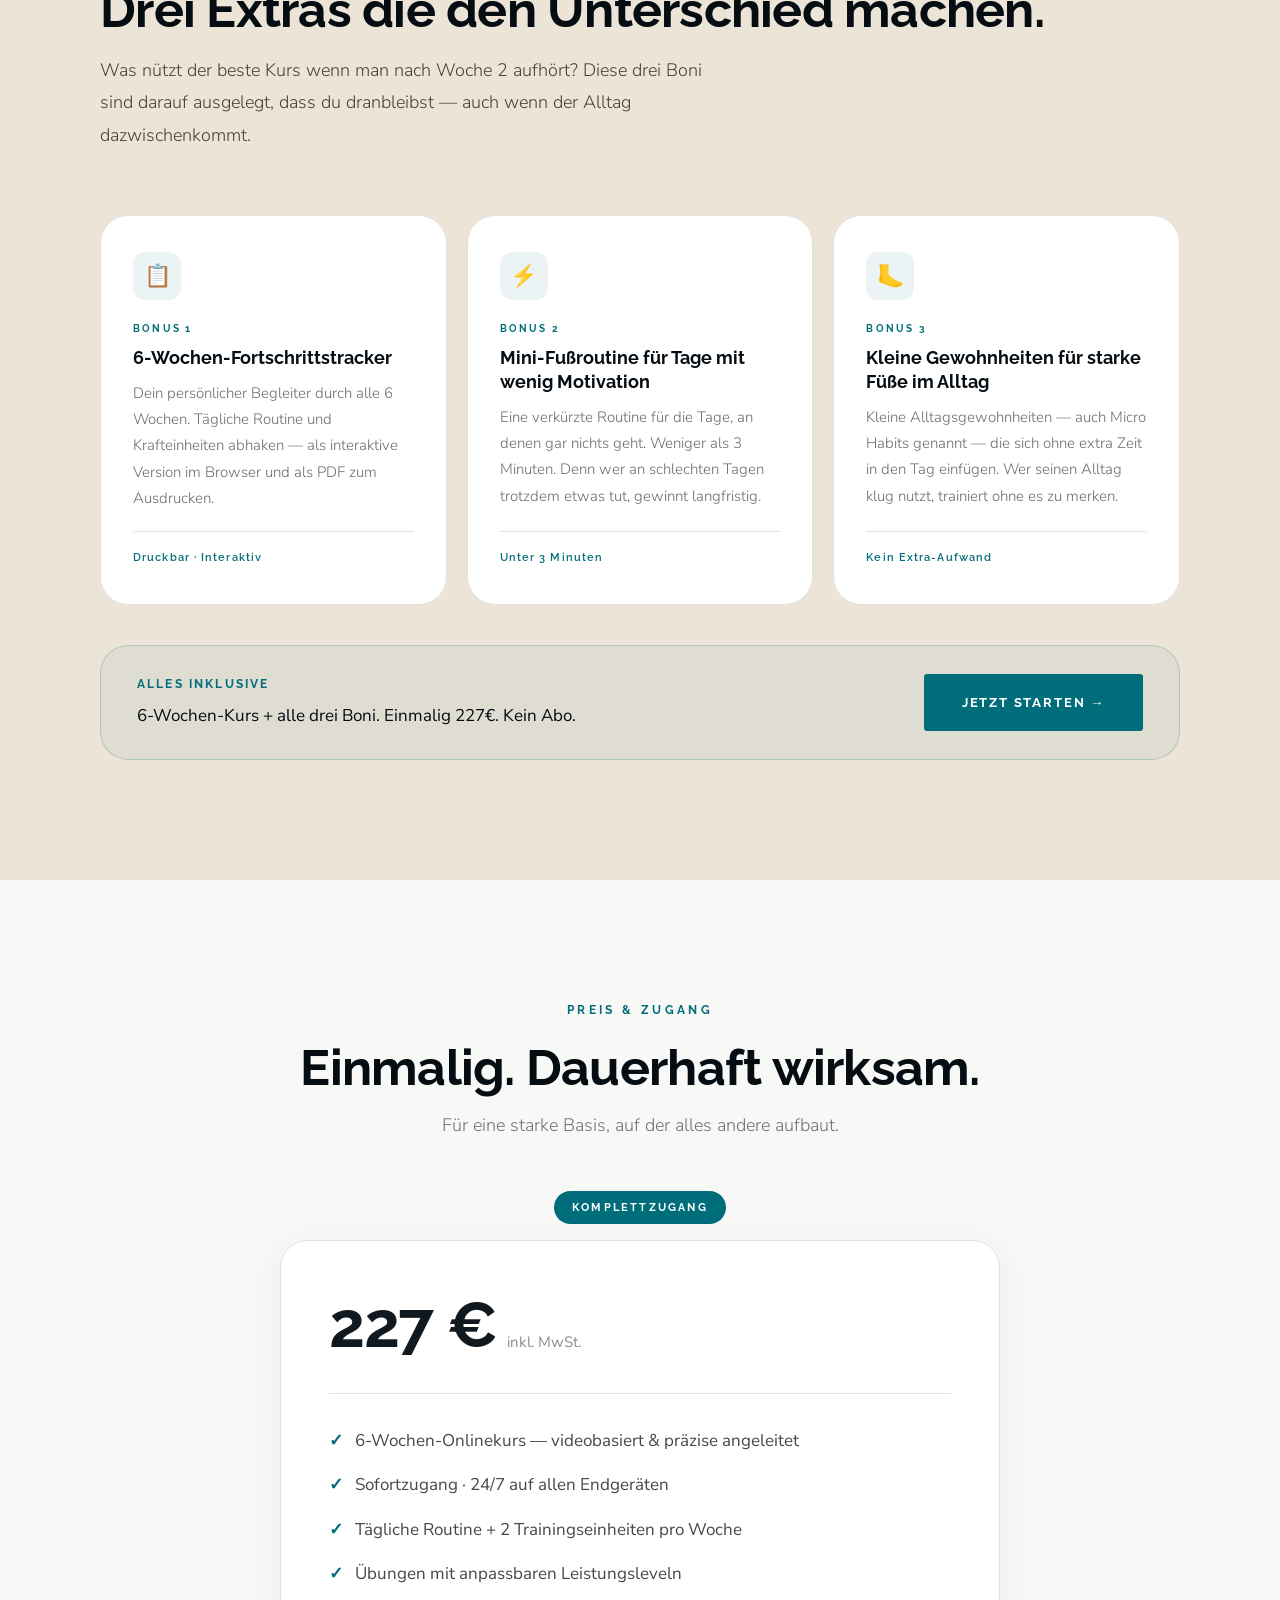
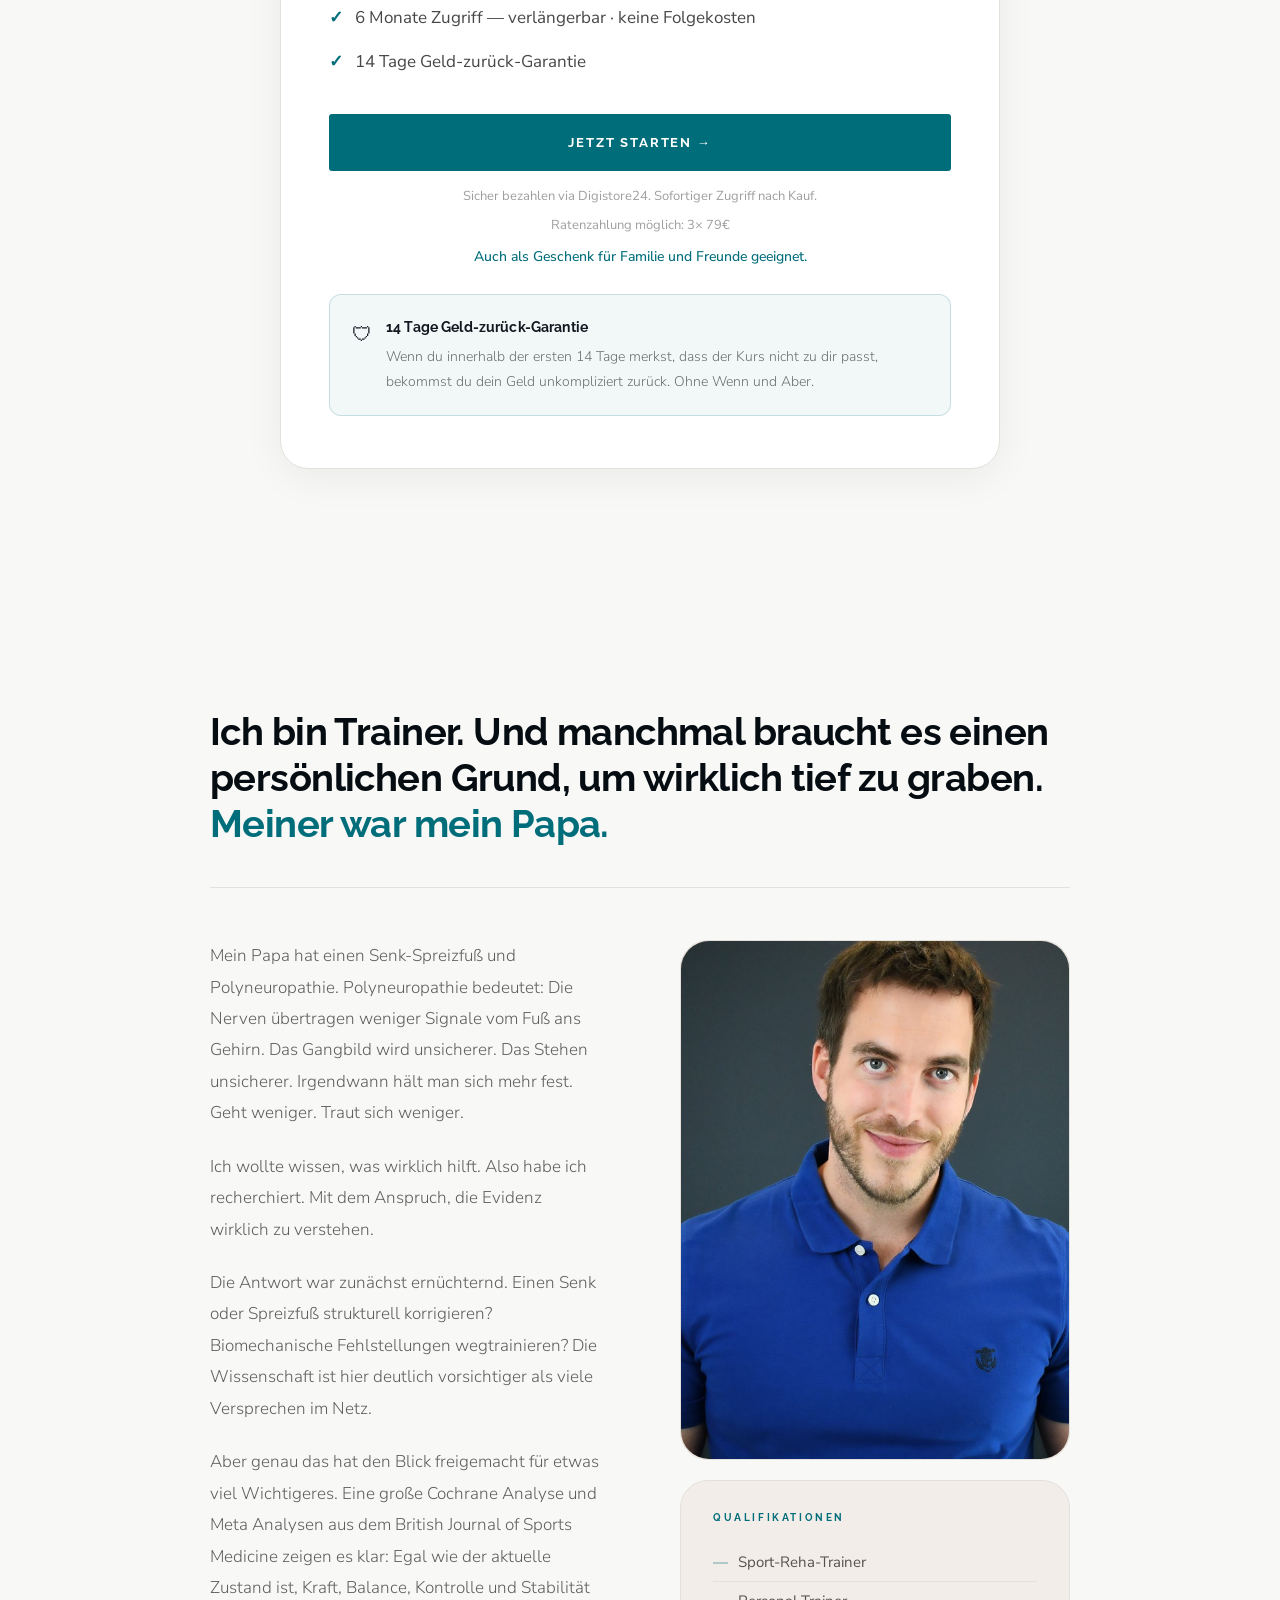
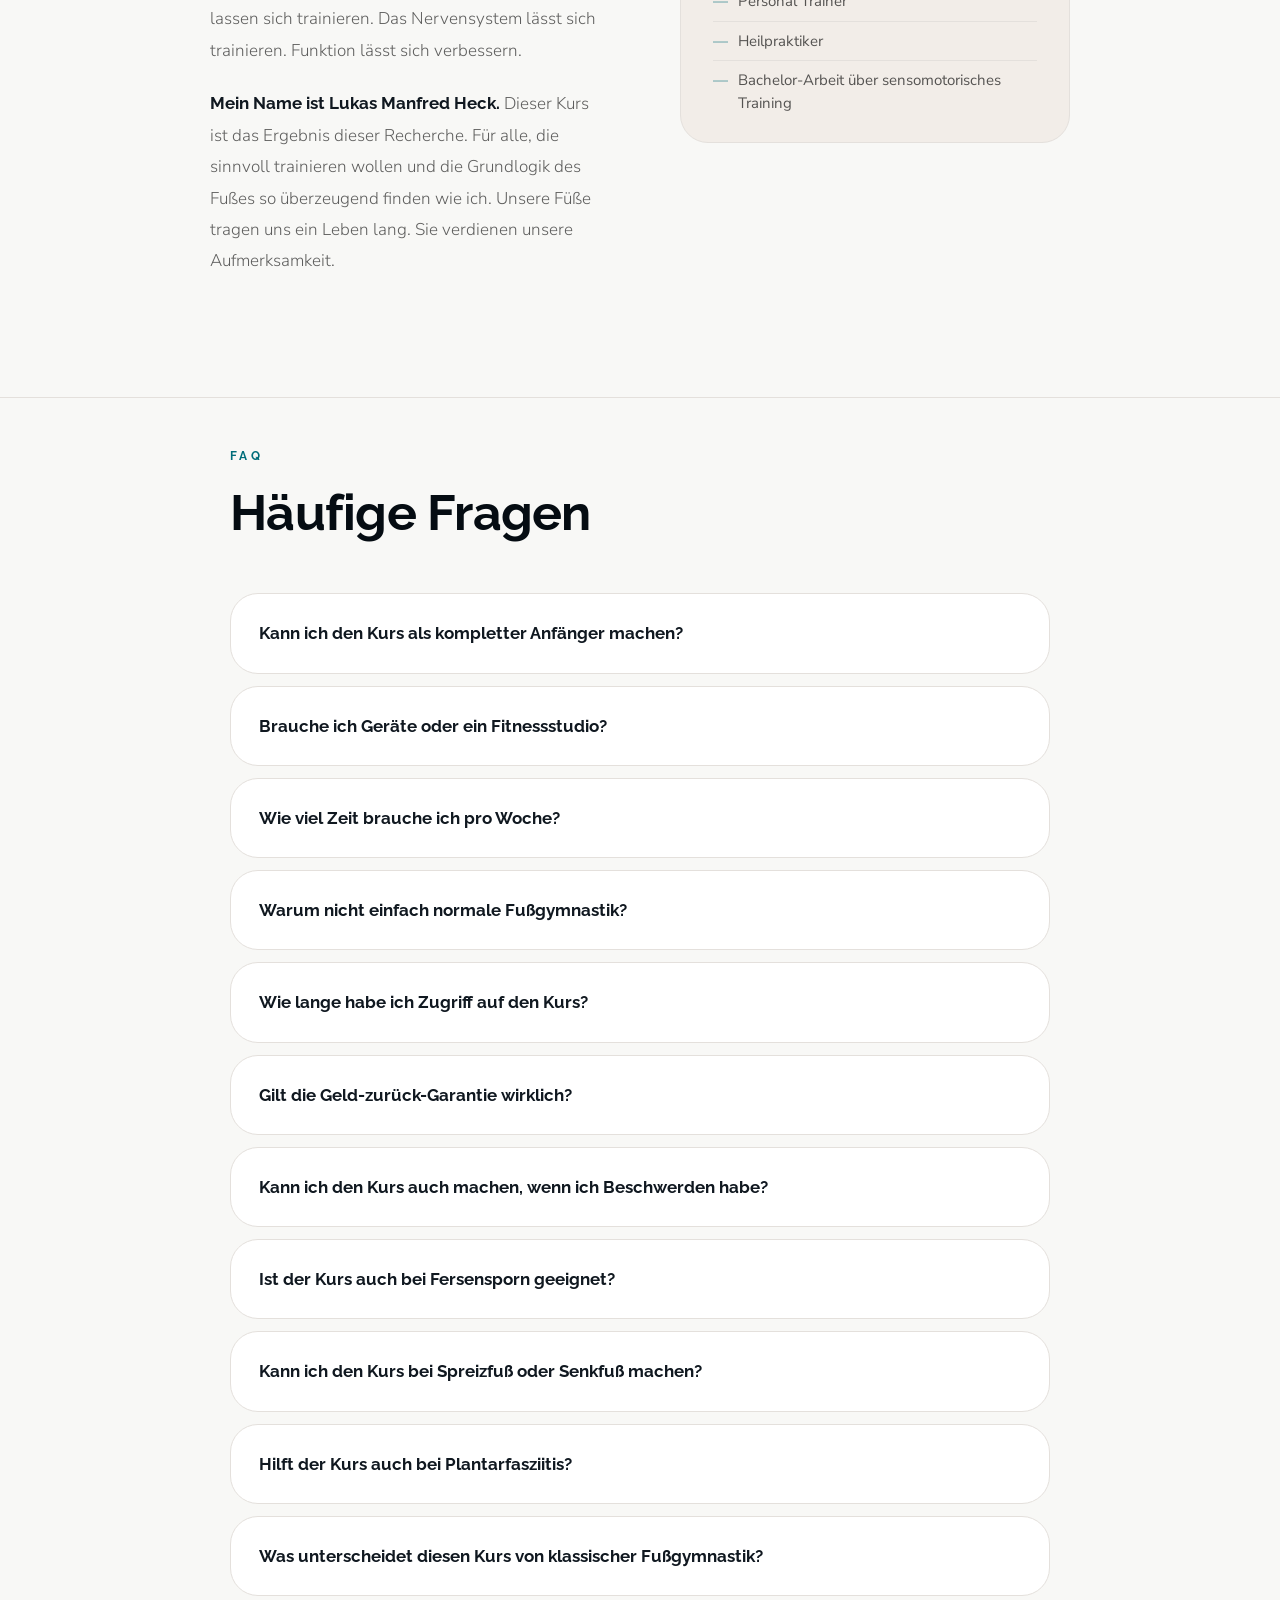
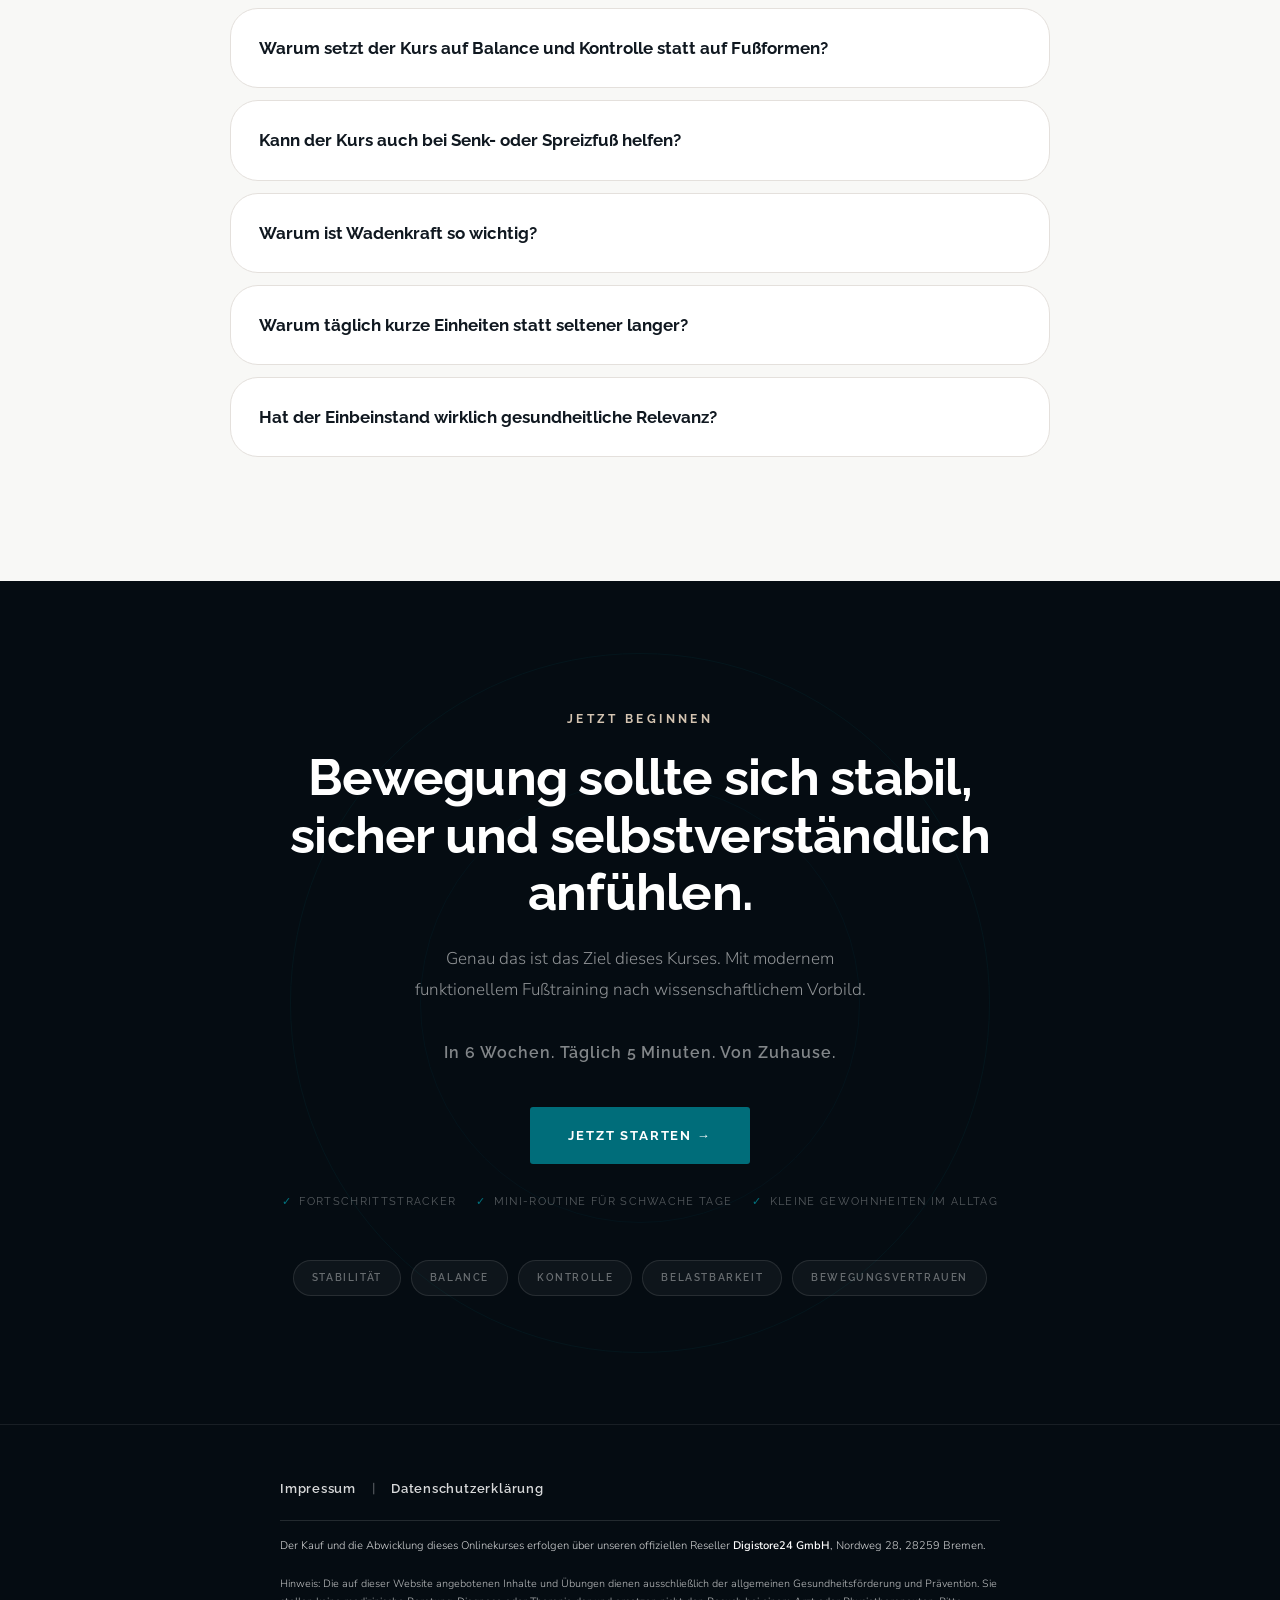
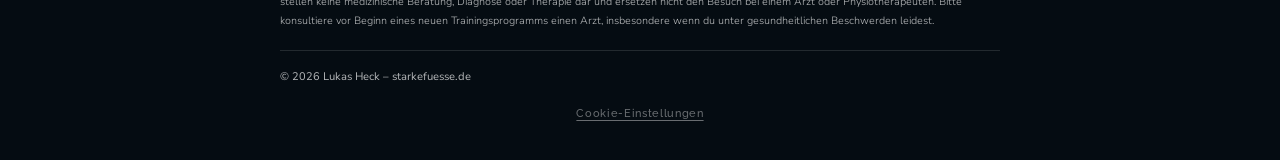
==== commit 37840789: "Update index.html" ====
--- a/index.html
+++ b/index.html
@@ -1,6 +1,9 @@
 <!DOCTYPE html>
 <html lang="de">
 <head>
+  <!-- Cookie Consent (Consent Mode v2) -->
+  <script src="/cookie-banner.js"></script>
+  <!-- End Cookie Consent -->
   <!-- Google Tag Manager -->
   <script>(function(w,d,s,l,i){w[l]=w[l]||[];w[l].push({'gtm.start':
   new Date().getTime(),event:'gtm.js'});var f=d.getElementsByTagName(s)[0],
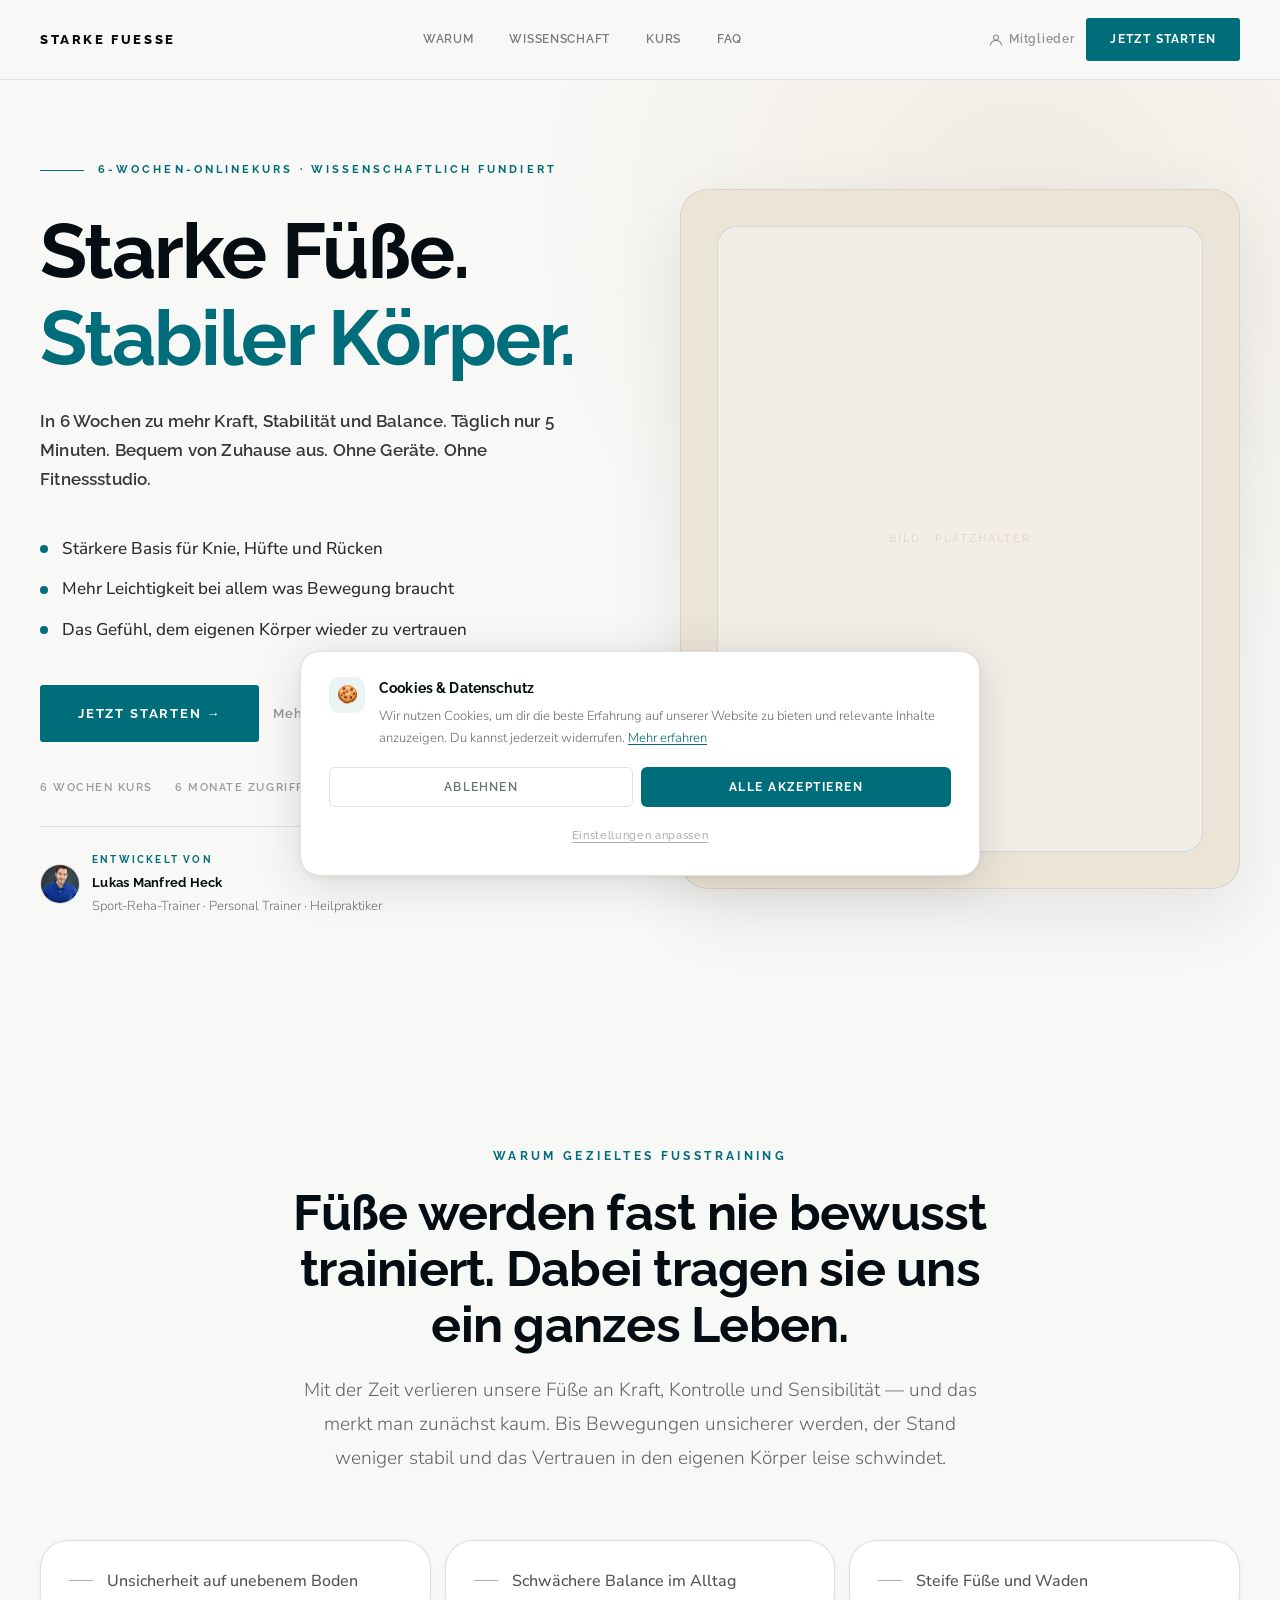
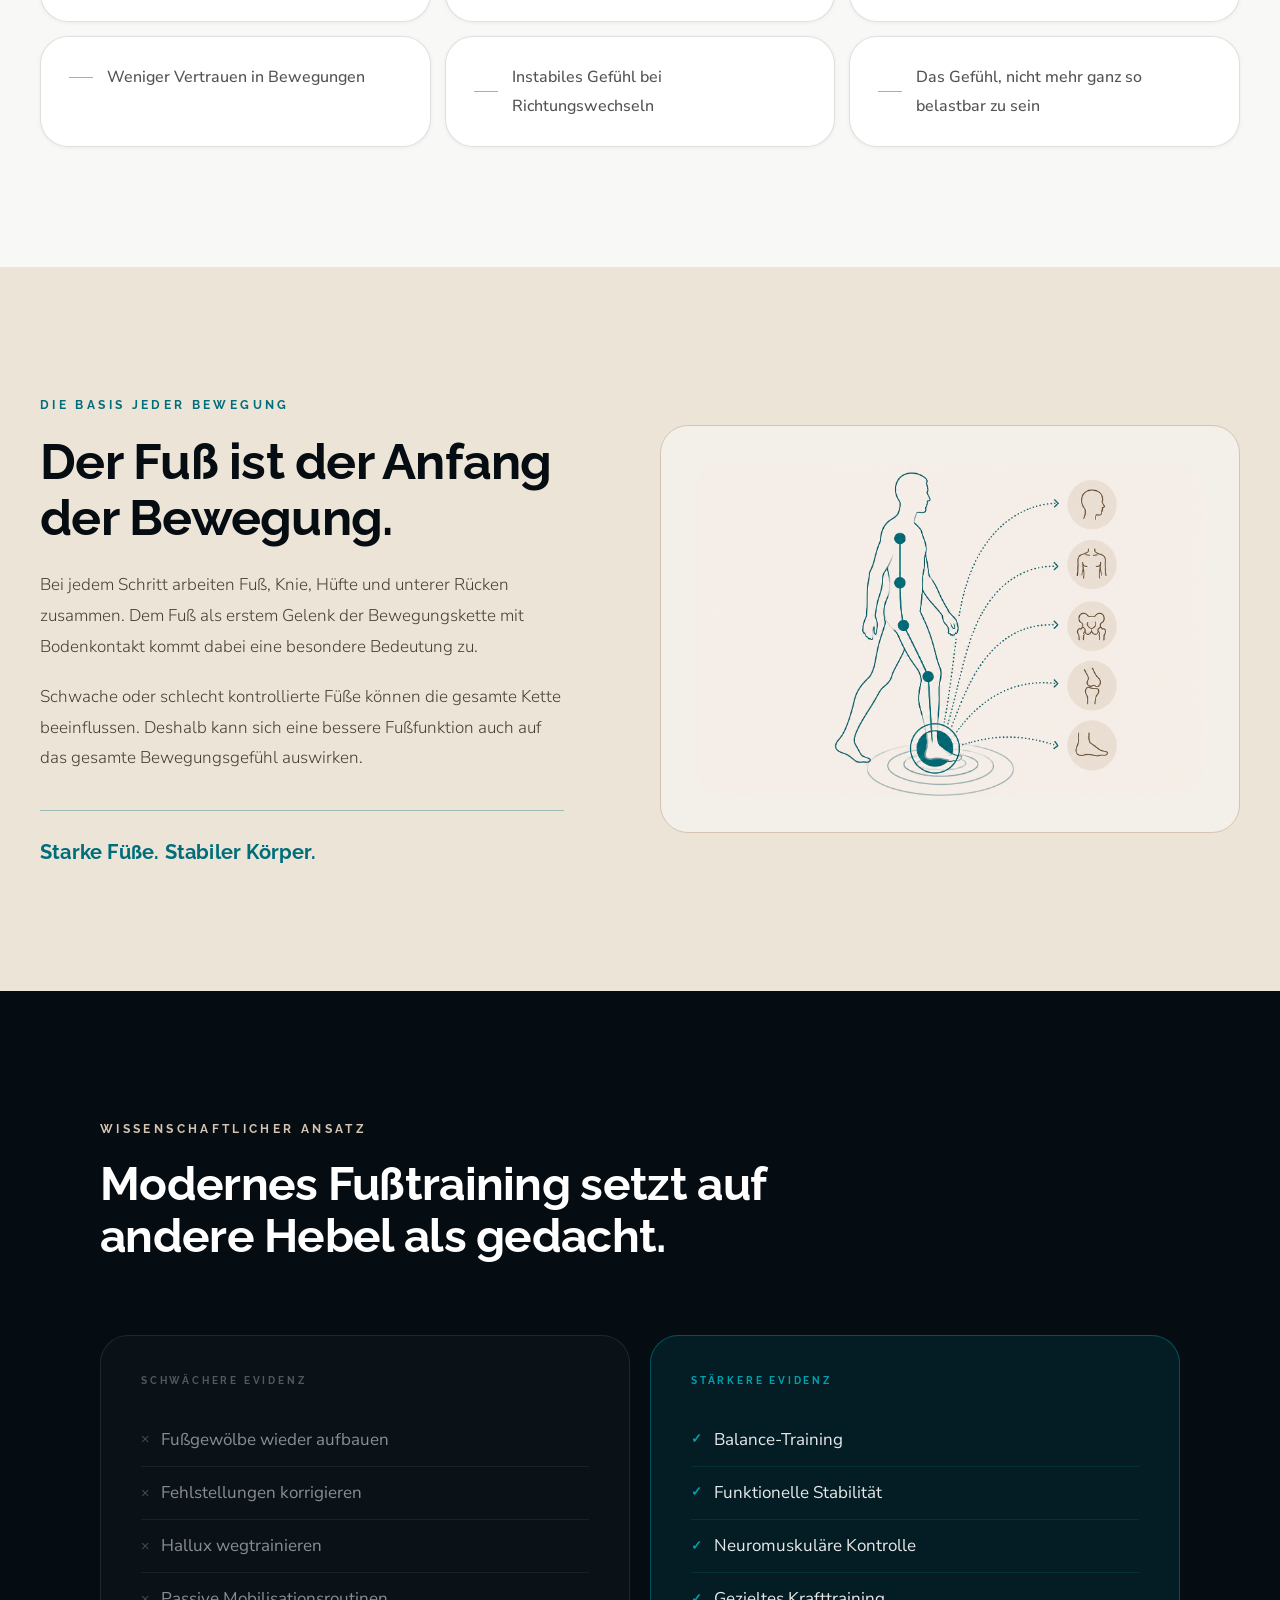
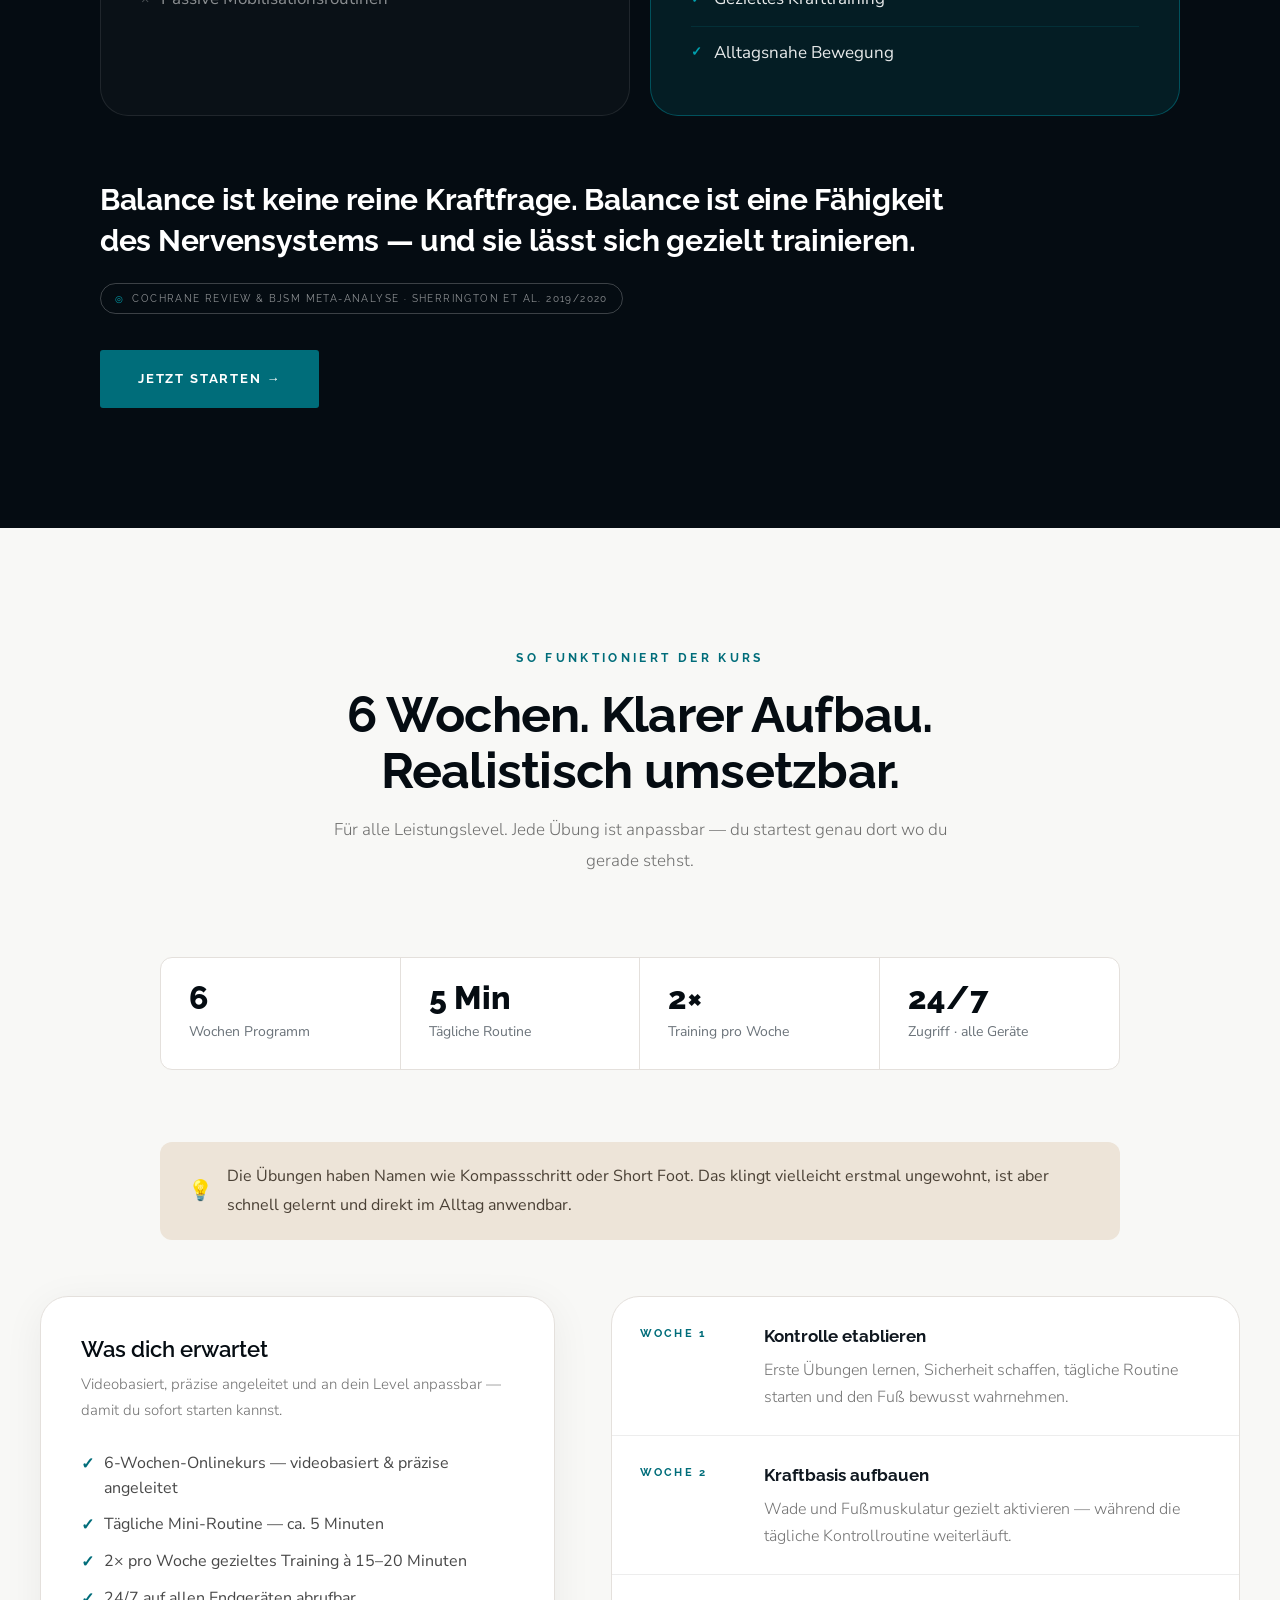
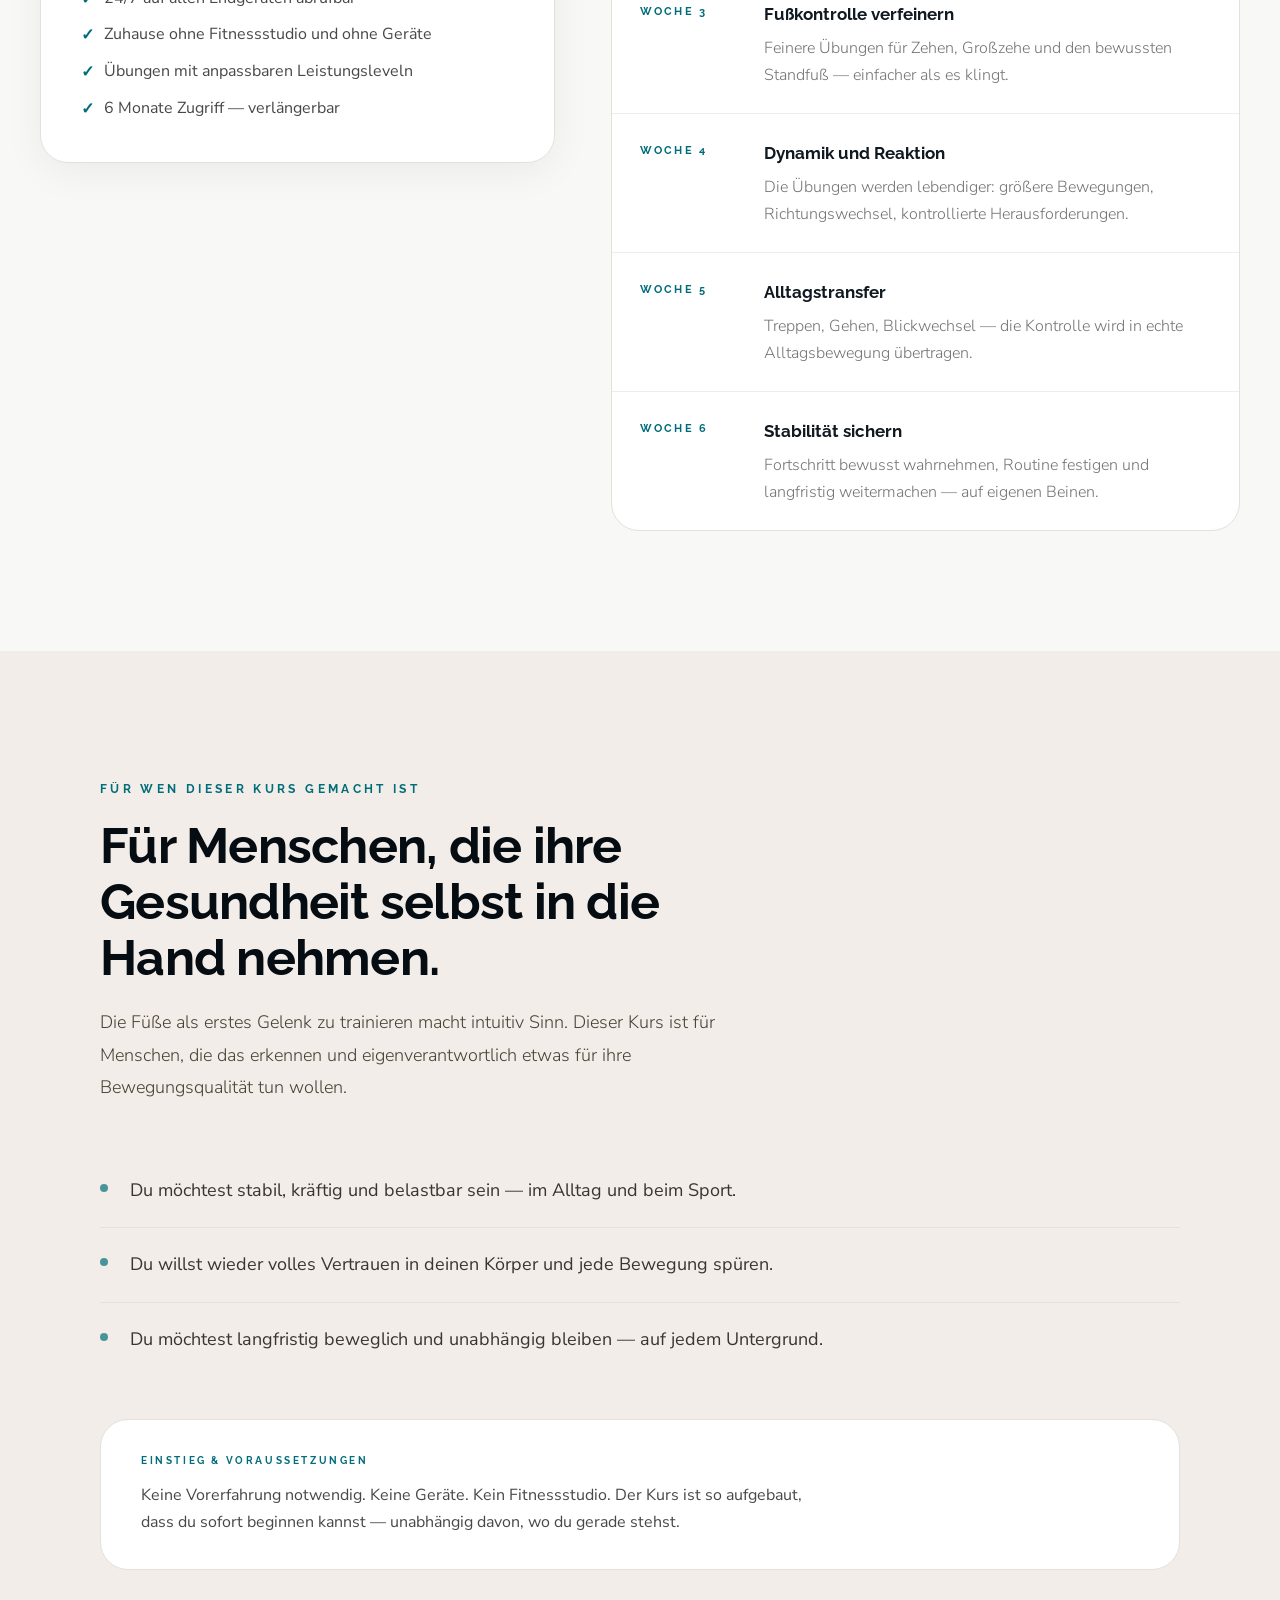
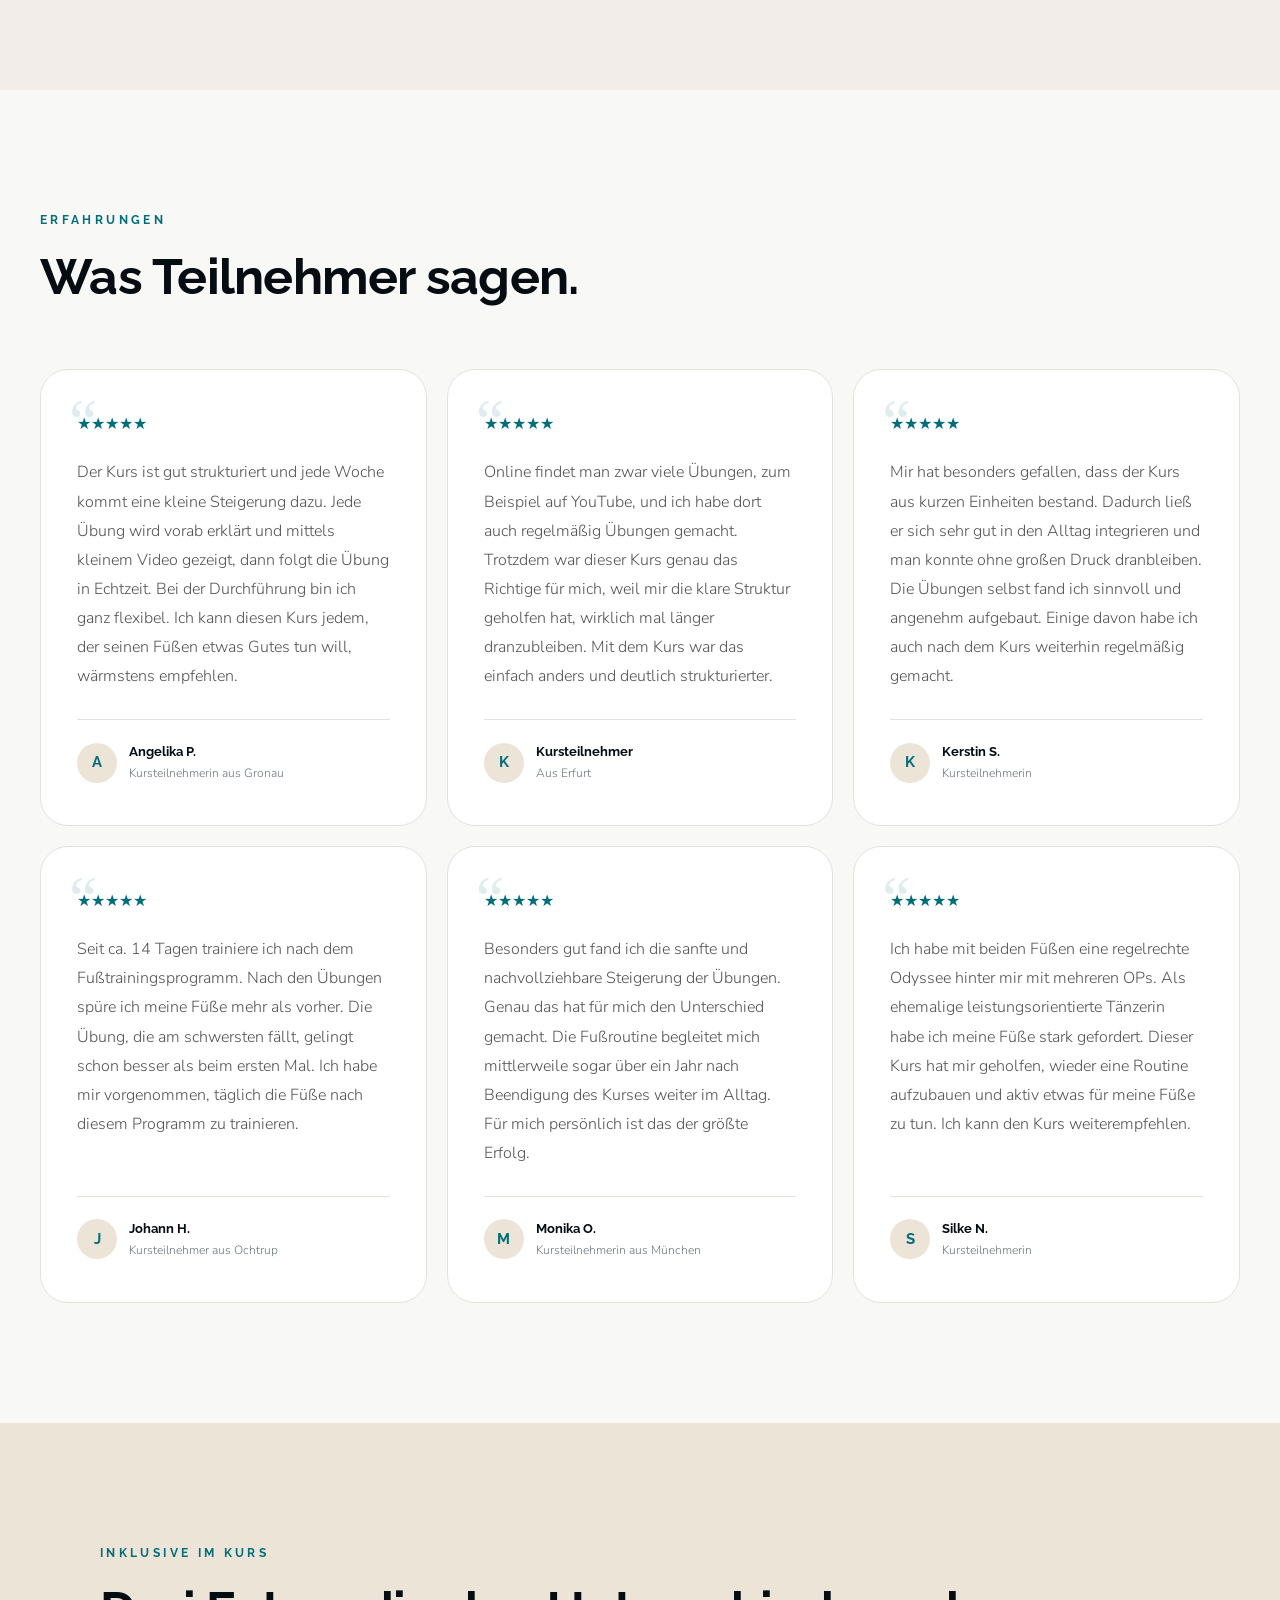
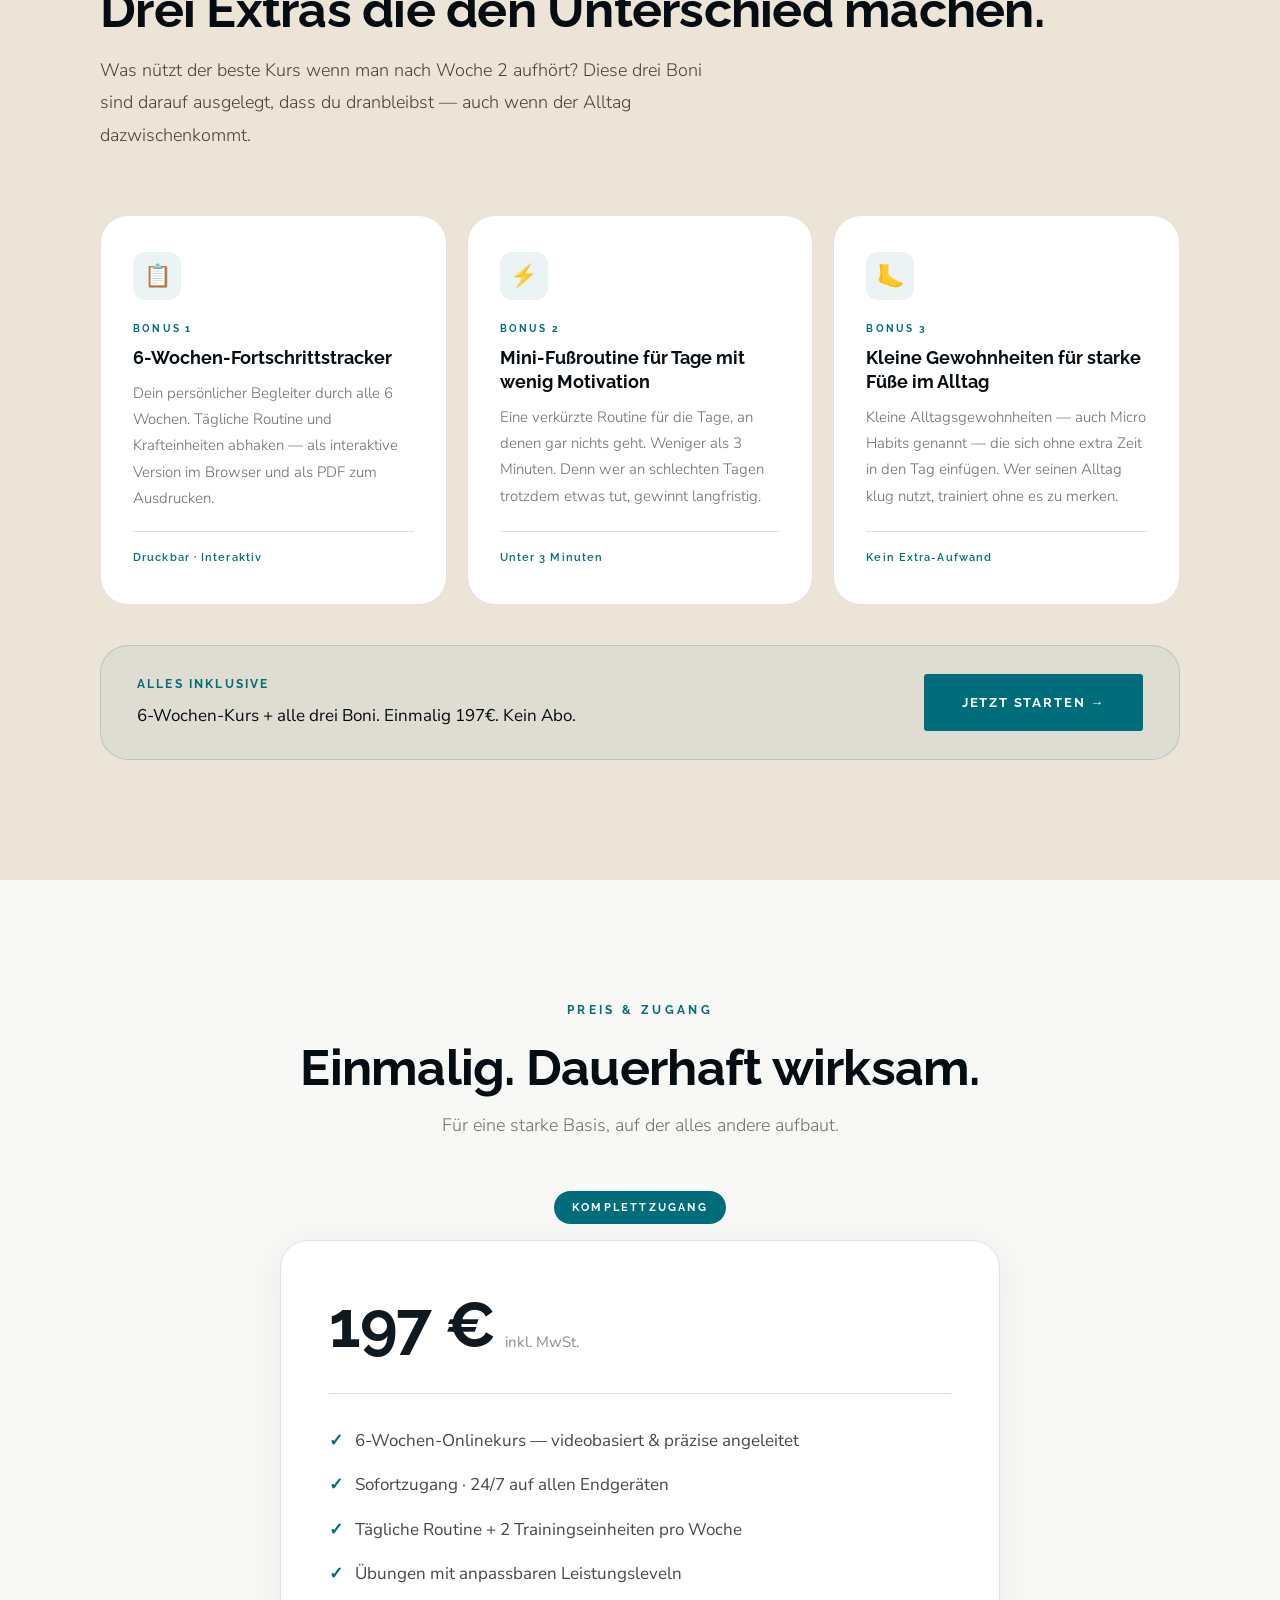
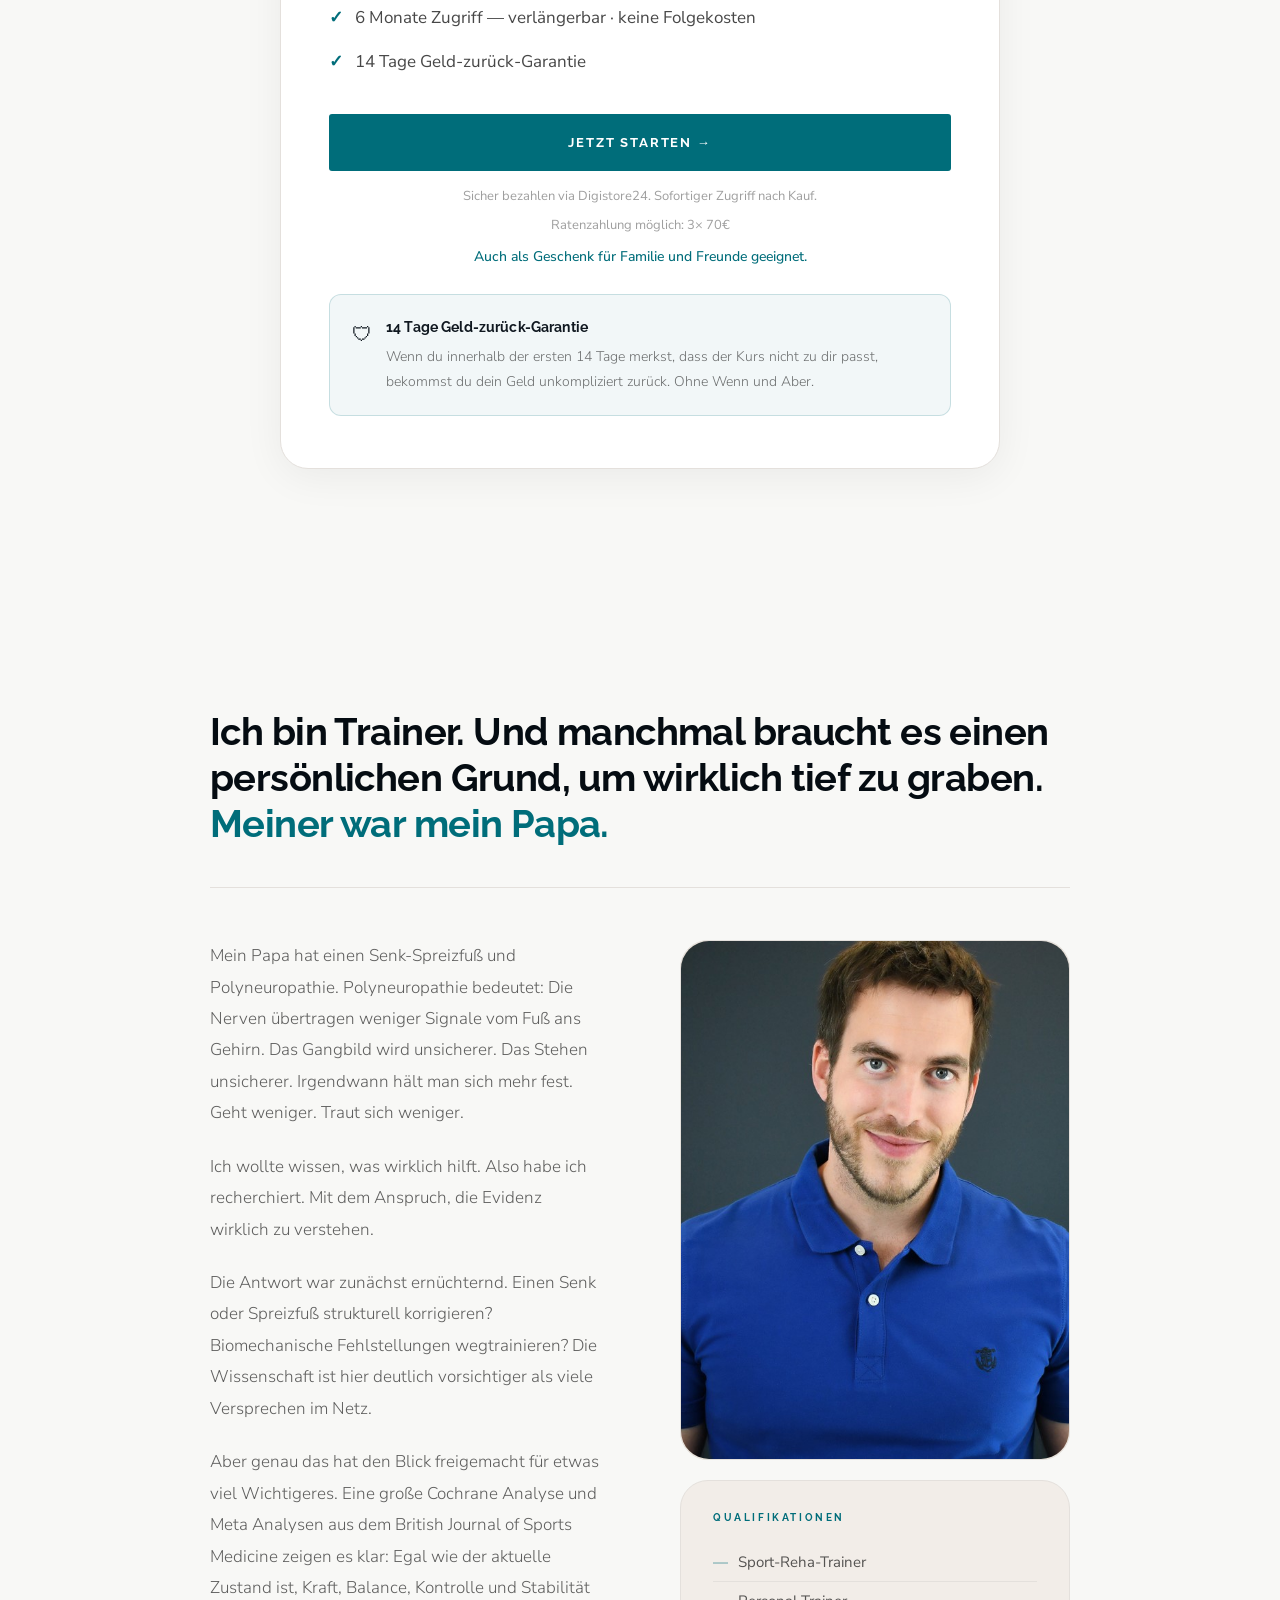
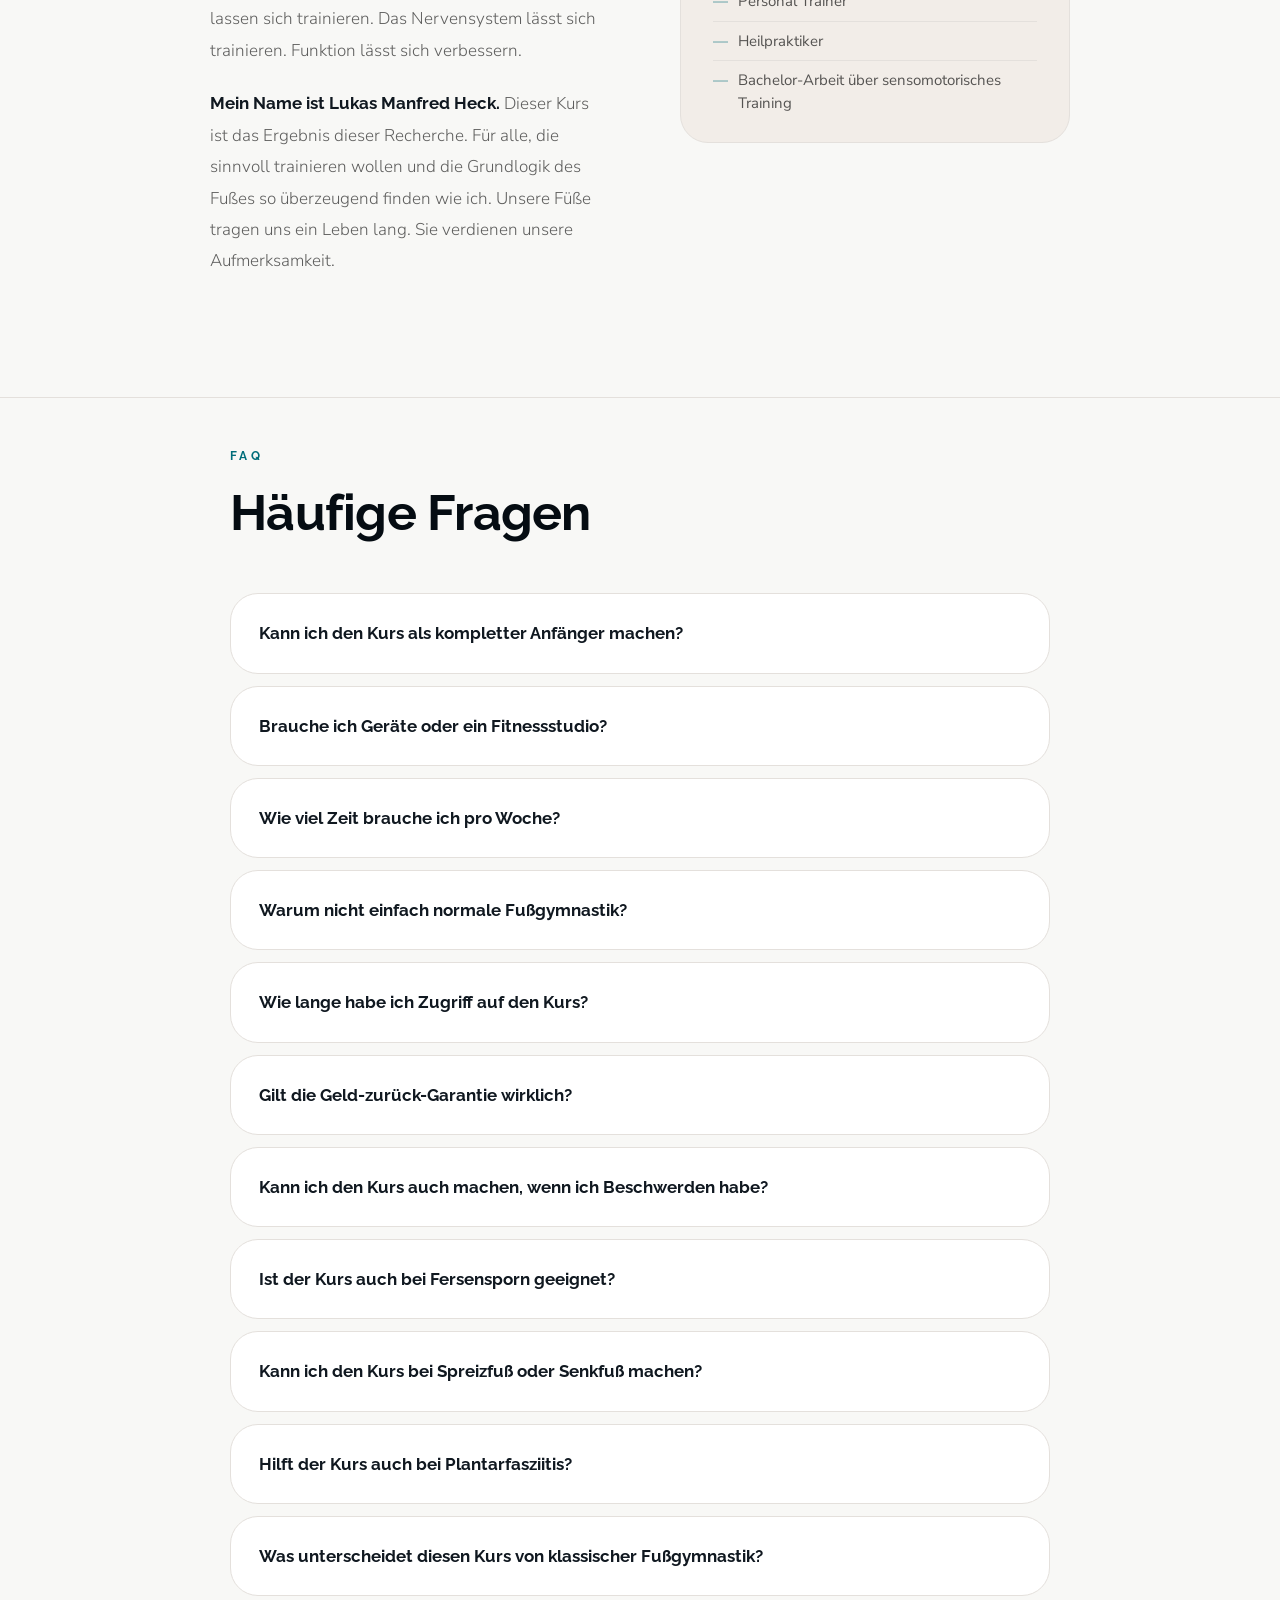
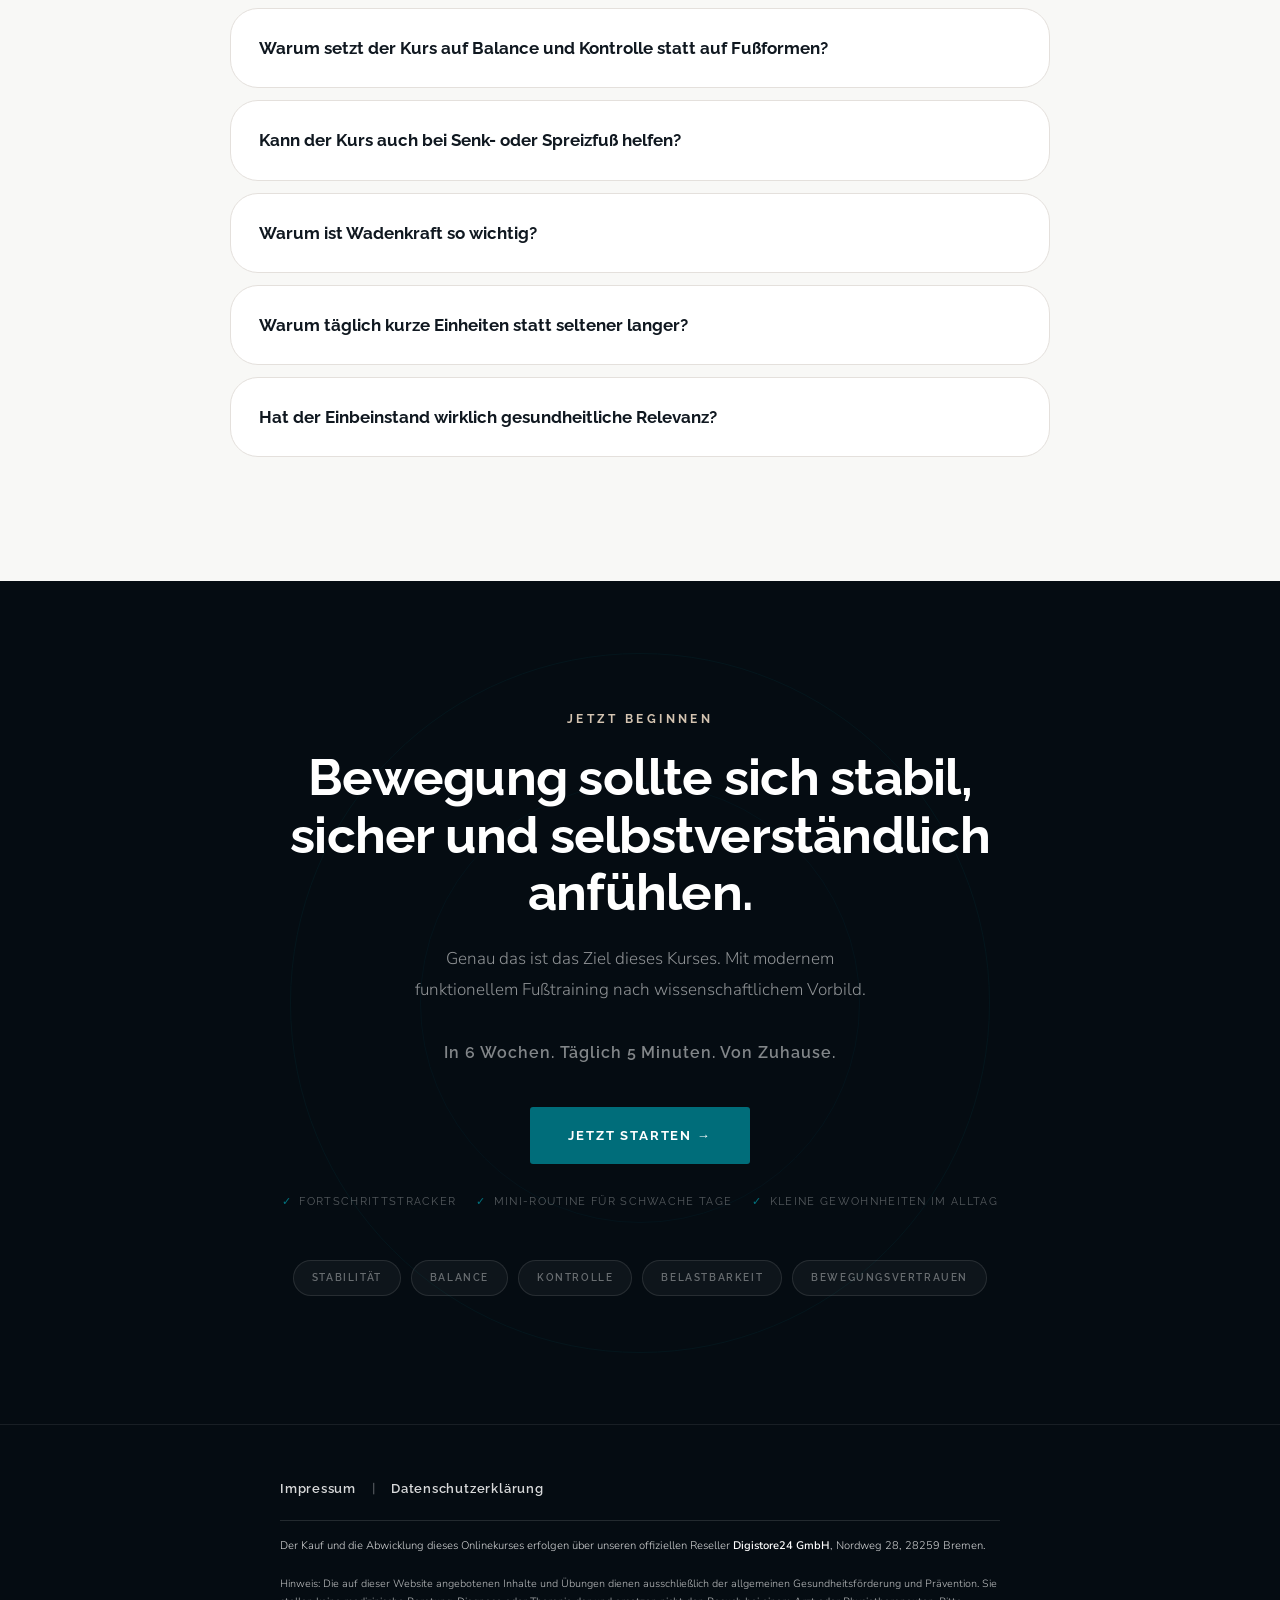
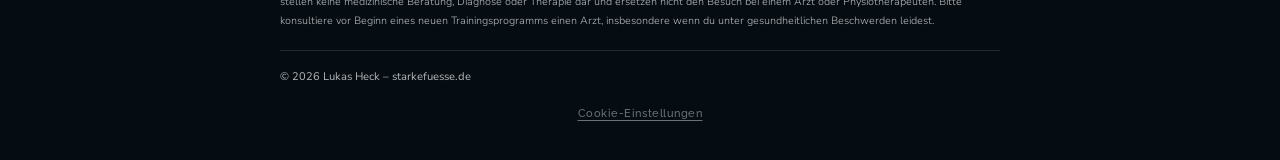
==== commit ebc78d9b: "Update index.html" ====
--- a/index.html
+++ b/index.html
@@ -135,7 +135,7 @@
         },
         "offers": {
           "@type": "Offer",
-          "price": "227",
+          "price": "197",
           "priceCurrency": "EUR",
           "priceValidUntil": "2026-12-31",
           "availability": "https://schema.org/InStock",
@@ -1070,7 +1070,7 @@
     <div class="fade" style="margin-top:40px; background:rgba(0,109,122,0.06); border:1px solid rgba(0,109,122,0.2); border-radius:var(--rad-lg); padding:28px 36px; display:flex; align-items:center; justify-content:space-between; flex-wrap:wrap; gap:20px;">
       <div>
         <div style="font-family:var(--rh); font-size:12px; font-weight:700; letter-spacing:0.18em; text-transform:uppercase; color:var(--petrol); margin-bottom:6px;">Alles inklusive</div>
-        <div style="font-size:17px; color:var(--navy); font-weight:400;">6-Wochen-Kurs + alle drei Boni. Einmalig 227€. Kein Abo.</div>
+        <div style="font-size:17px; color:var(--navy); font-weight:400;">6-Wochen-Kurs + alle drei Boni. Einmalig 197€. Kein Abo.</div>
       </div>
       <a href="https://www.checkout-ds24.com/product/695407" class="btn btn--primary" target="_blank" rel="noopener">Jetzt starten →</a>
     </div>
@@ -1087,7 +1087,7 @@
     <div class="price-badge fade">Komplettzugang</div>
     <div class="price-card fade">
       <div class="price-row">
-        <div class="price-big">227 €</div>
+        <div class="price-big">197 €</div>
         <div class="price-vat">inkl. MwSt.</div>
       </div>
       <div class="price-divider"></div>
@@ -1101,7 +1101,7 @@
       </div>
       <a href="https://www.checkout-ds24.com/product/695407" class="btn btn--primary" style="width:100%;" target="_blank" rel="noopener">Jetzt starten →</a>
       <div class="price-note">Sicher bezahlen via Digistore24. Sofortiger Zugriff nach Kauf.</div>
-      <div class="price-note" style="margin-top:6px;">Ratenzahlung möglich: 3× 79€</div>
+      <div class="price-note" style="margin-top:6px;">Ratenzahlung möglich: 3× 70€</div>
       <div class="price-gift">Auch als Geschenk für Familie und Freunde geeignet.</div>
       <div class="guarantee-strip">
         <span style="font-size:20px;flex-shrink:0;margin-top:2px;">🛡</span>
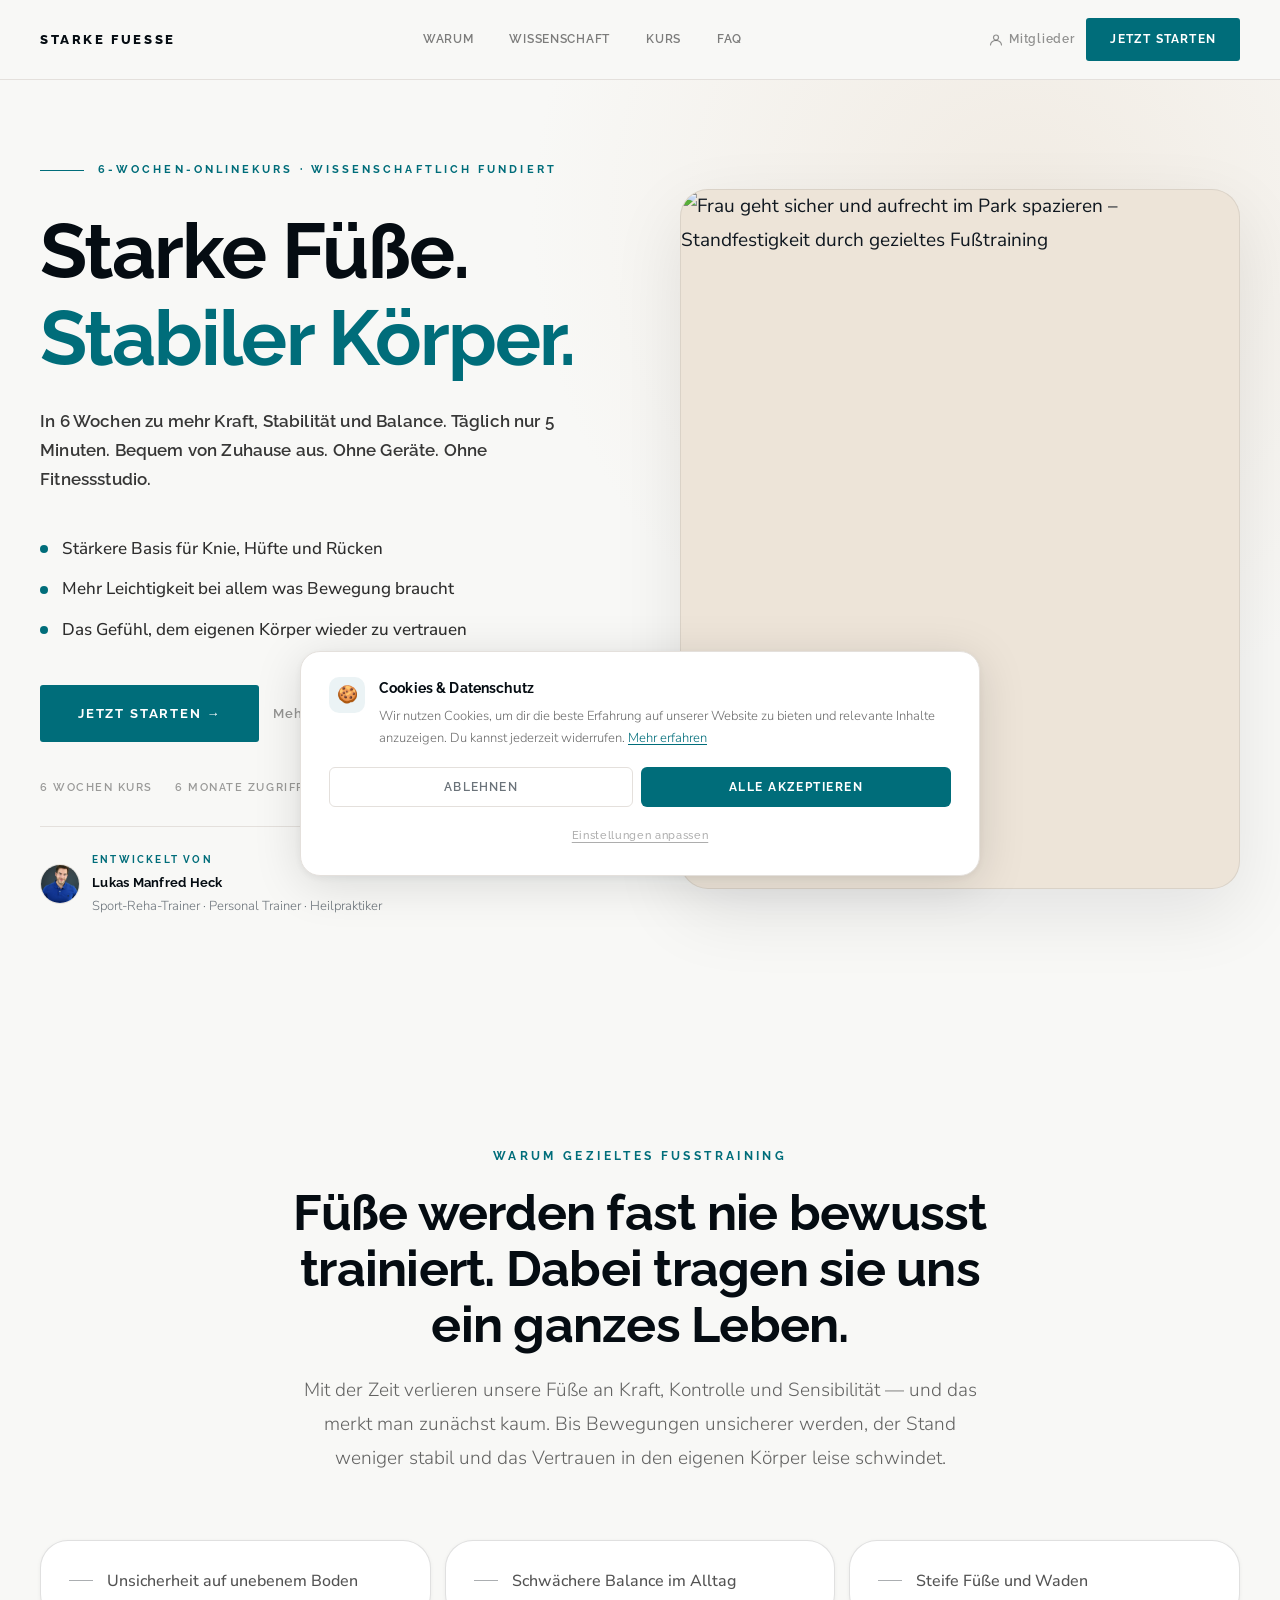
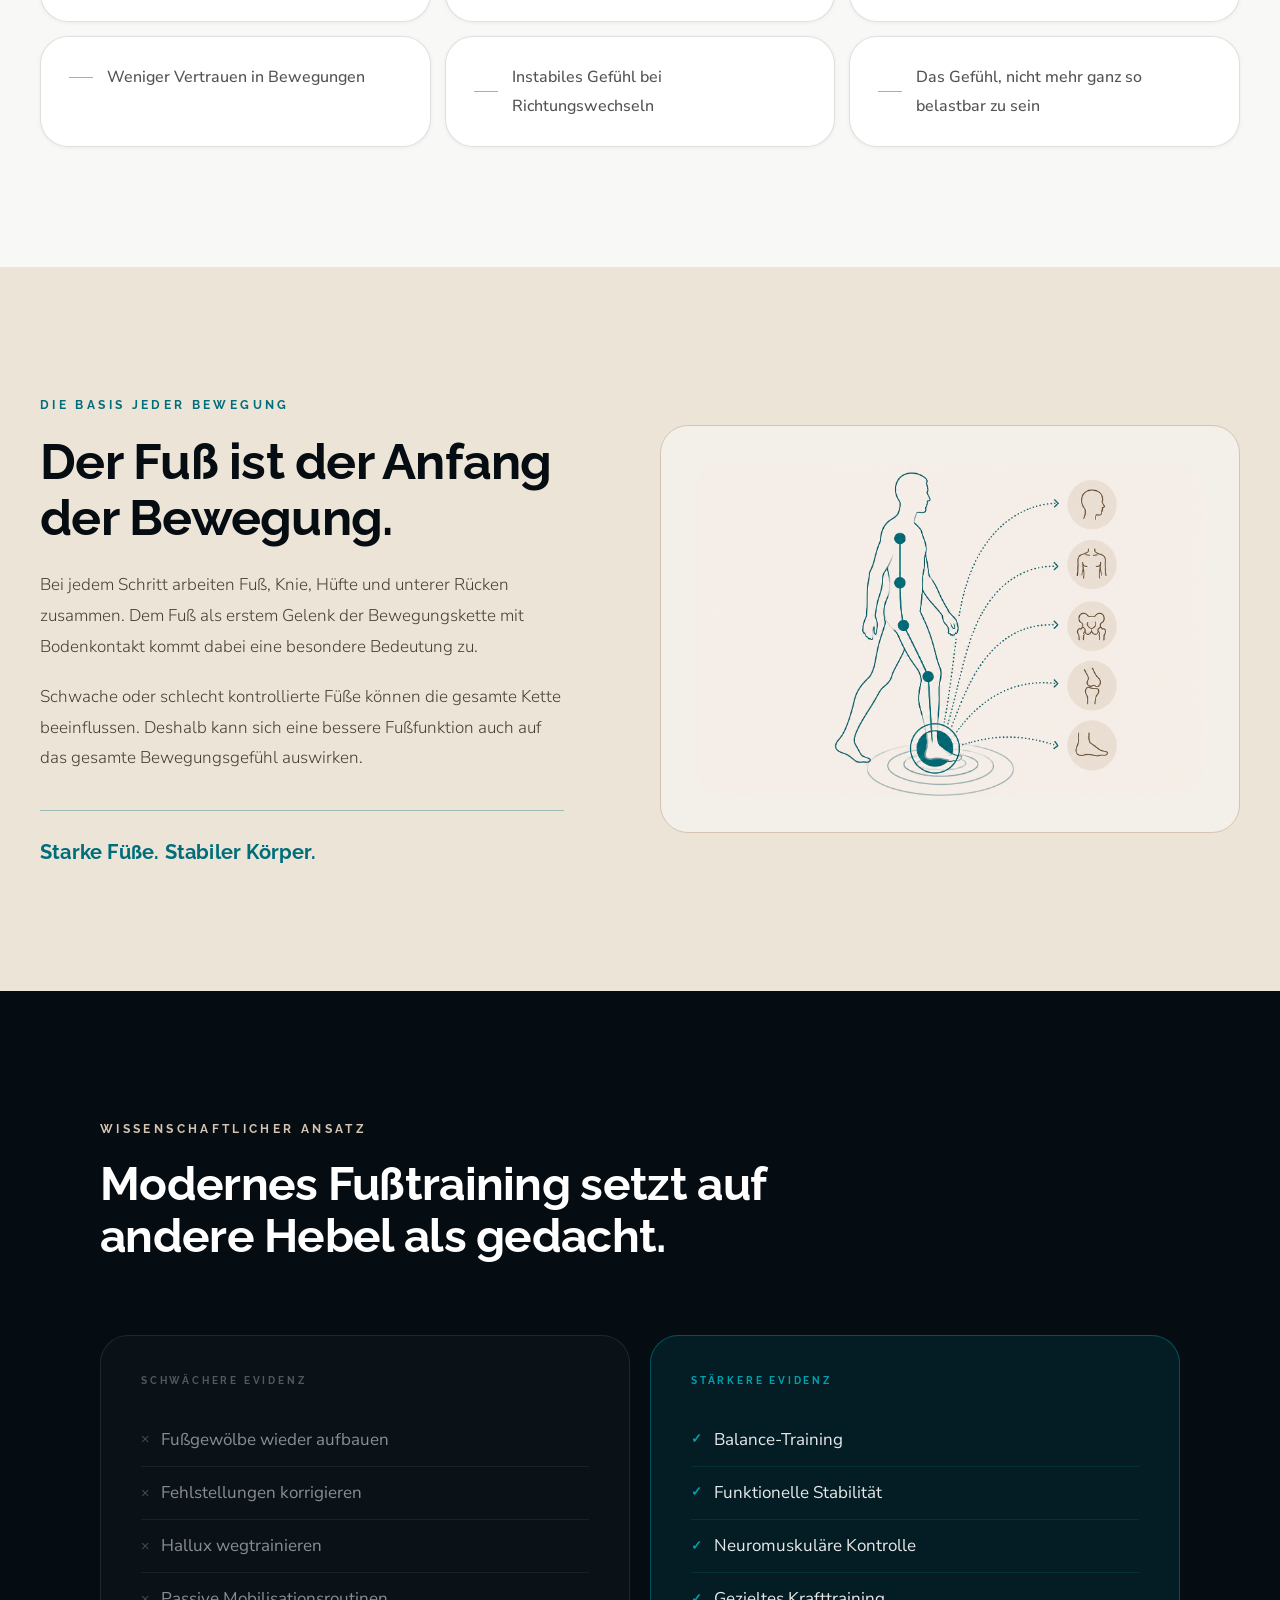
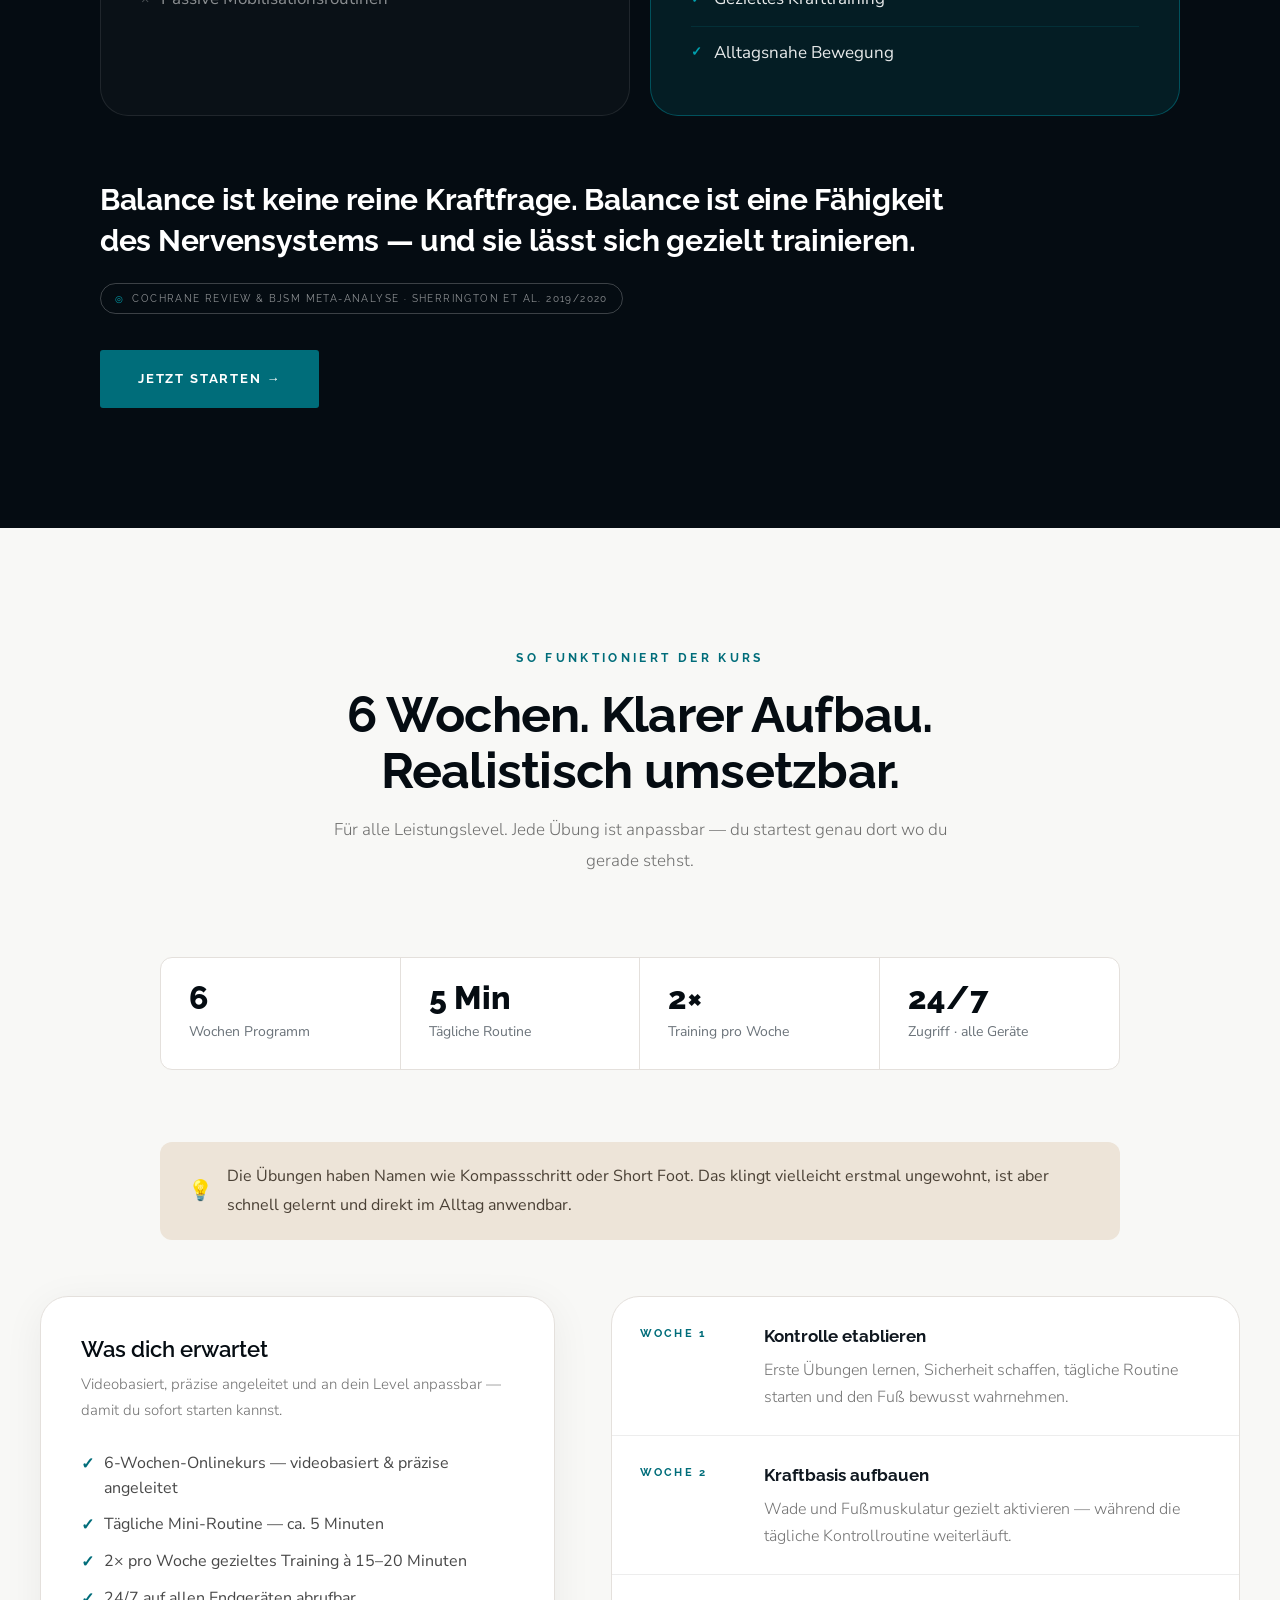
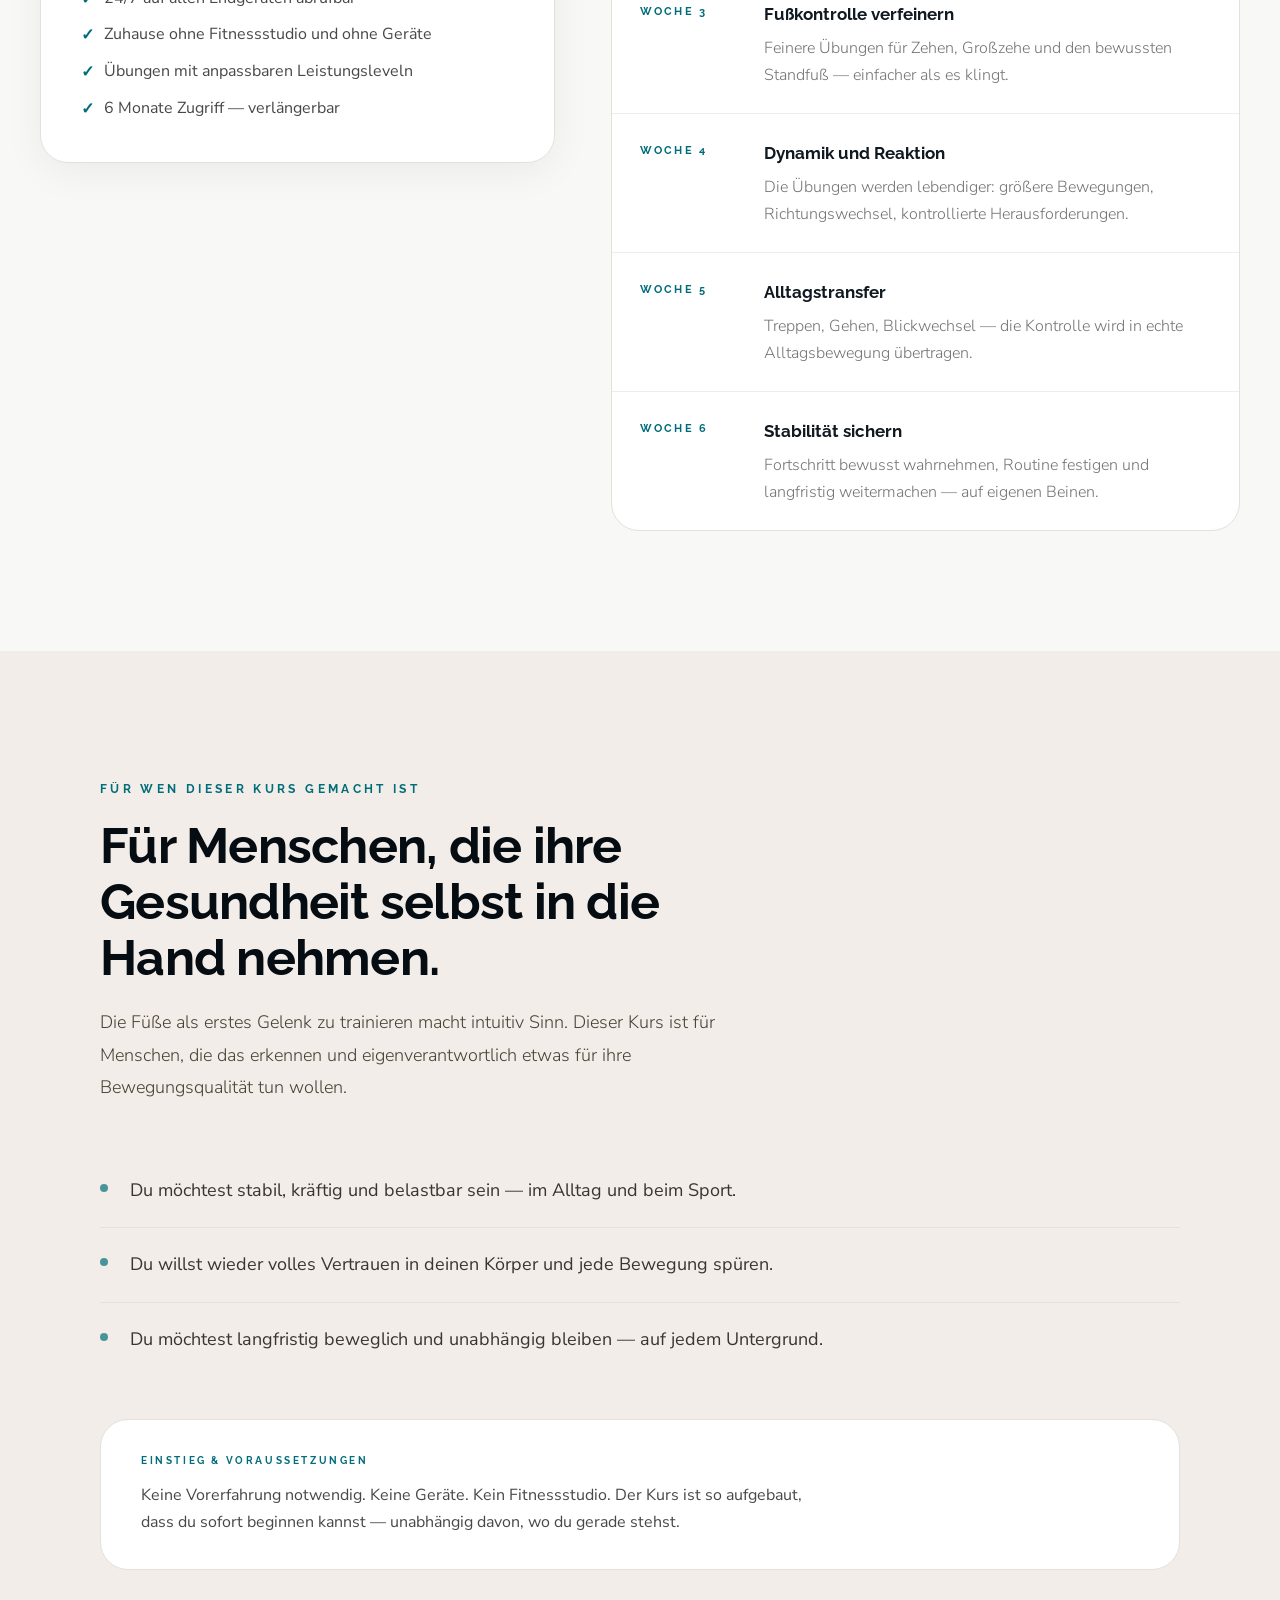
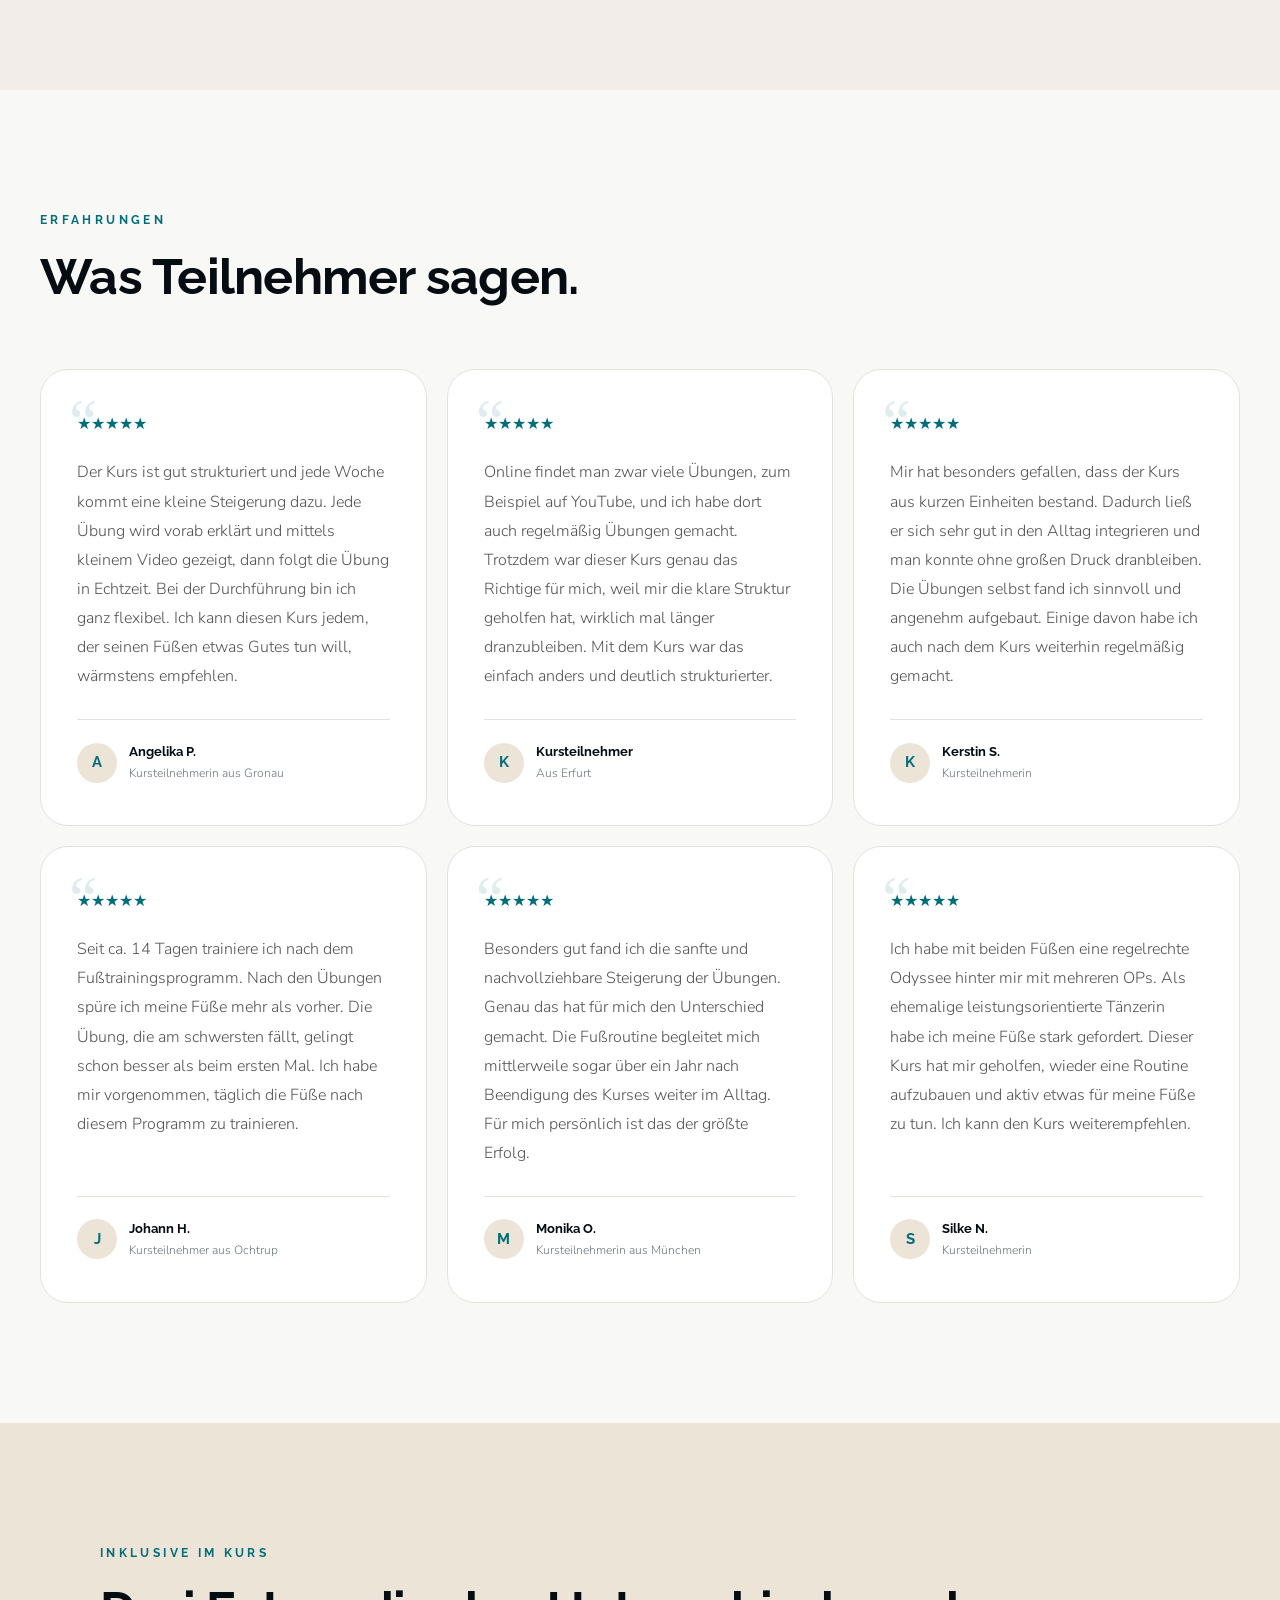
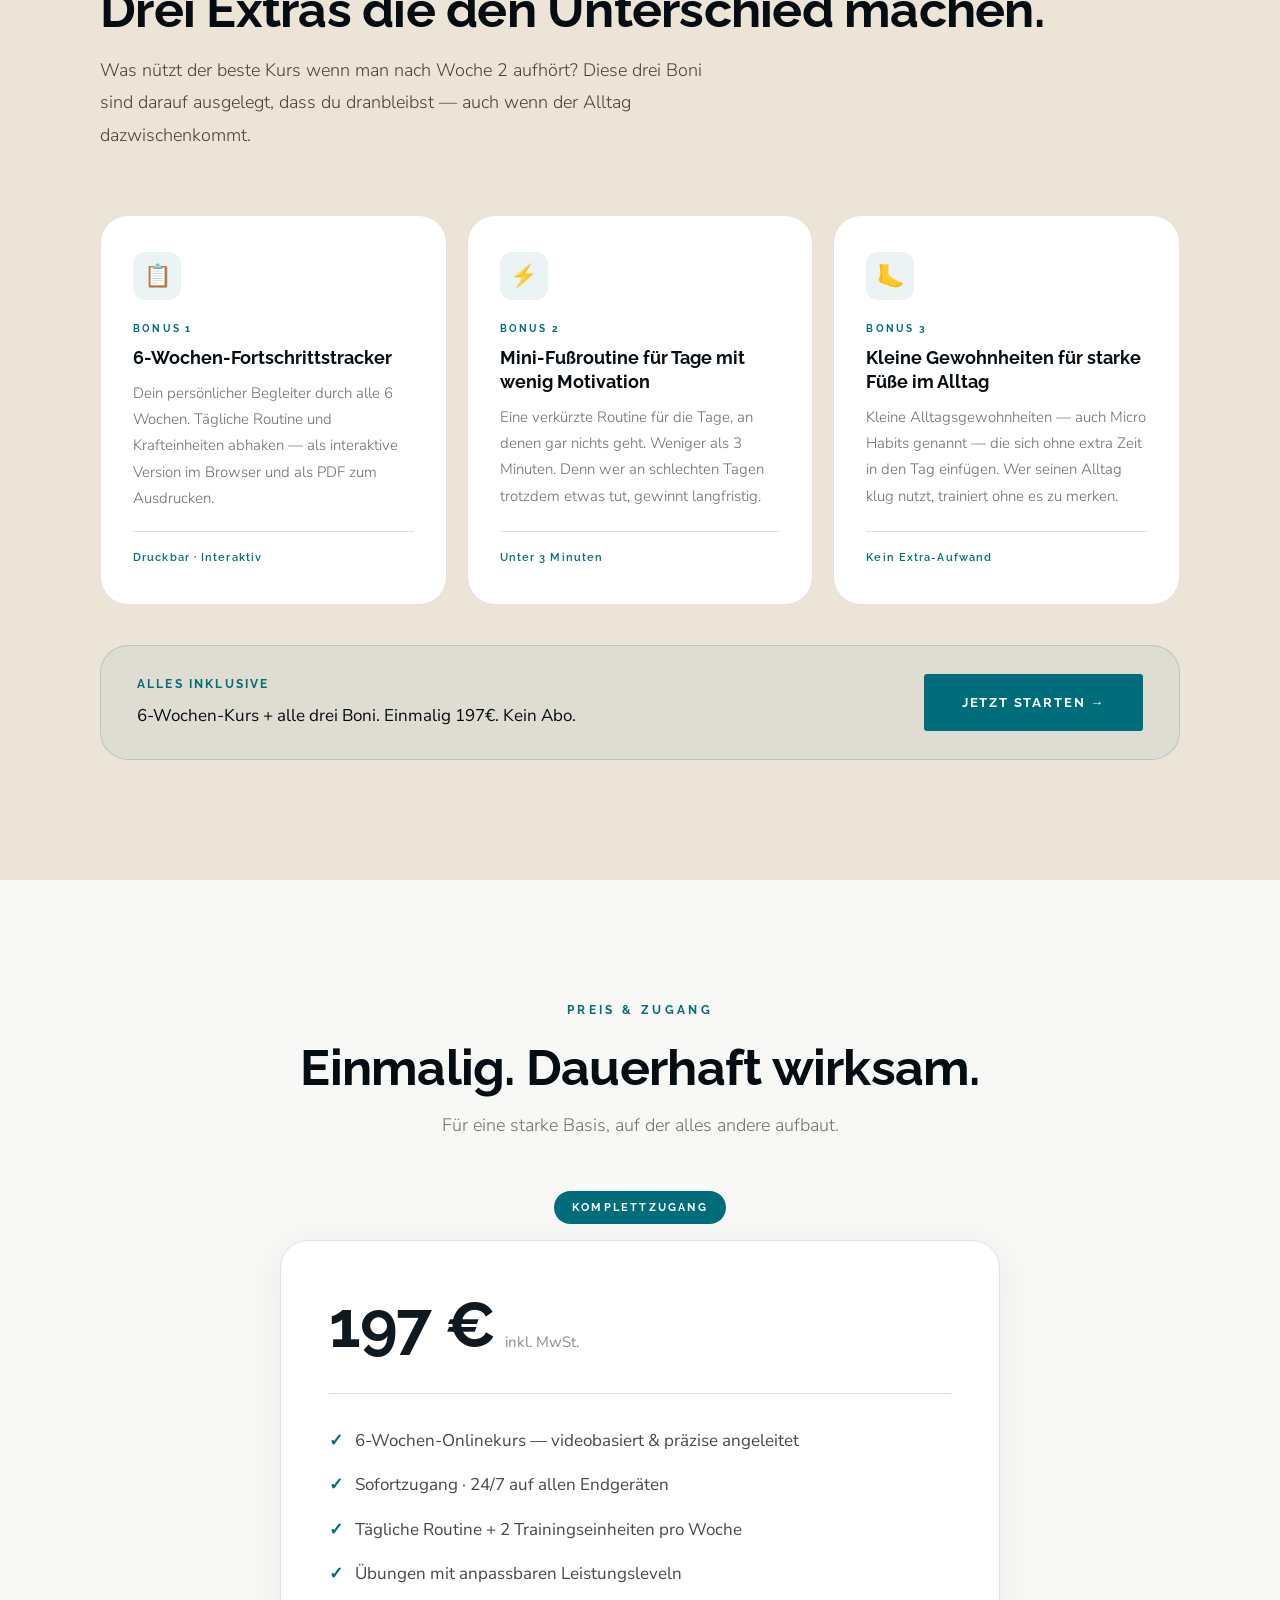
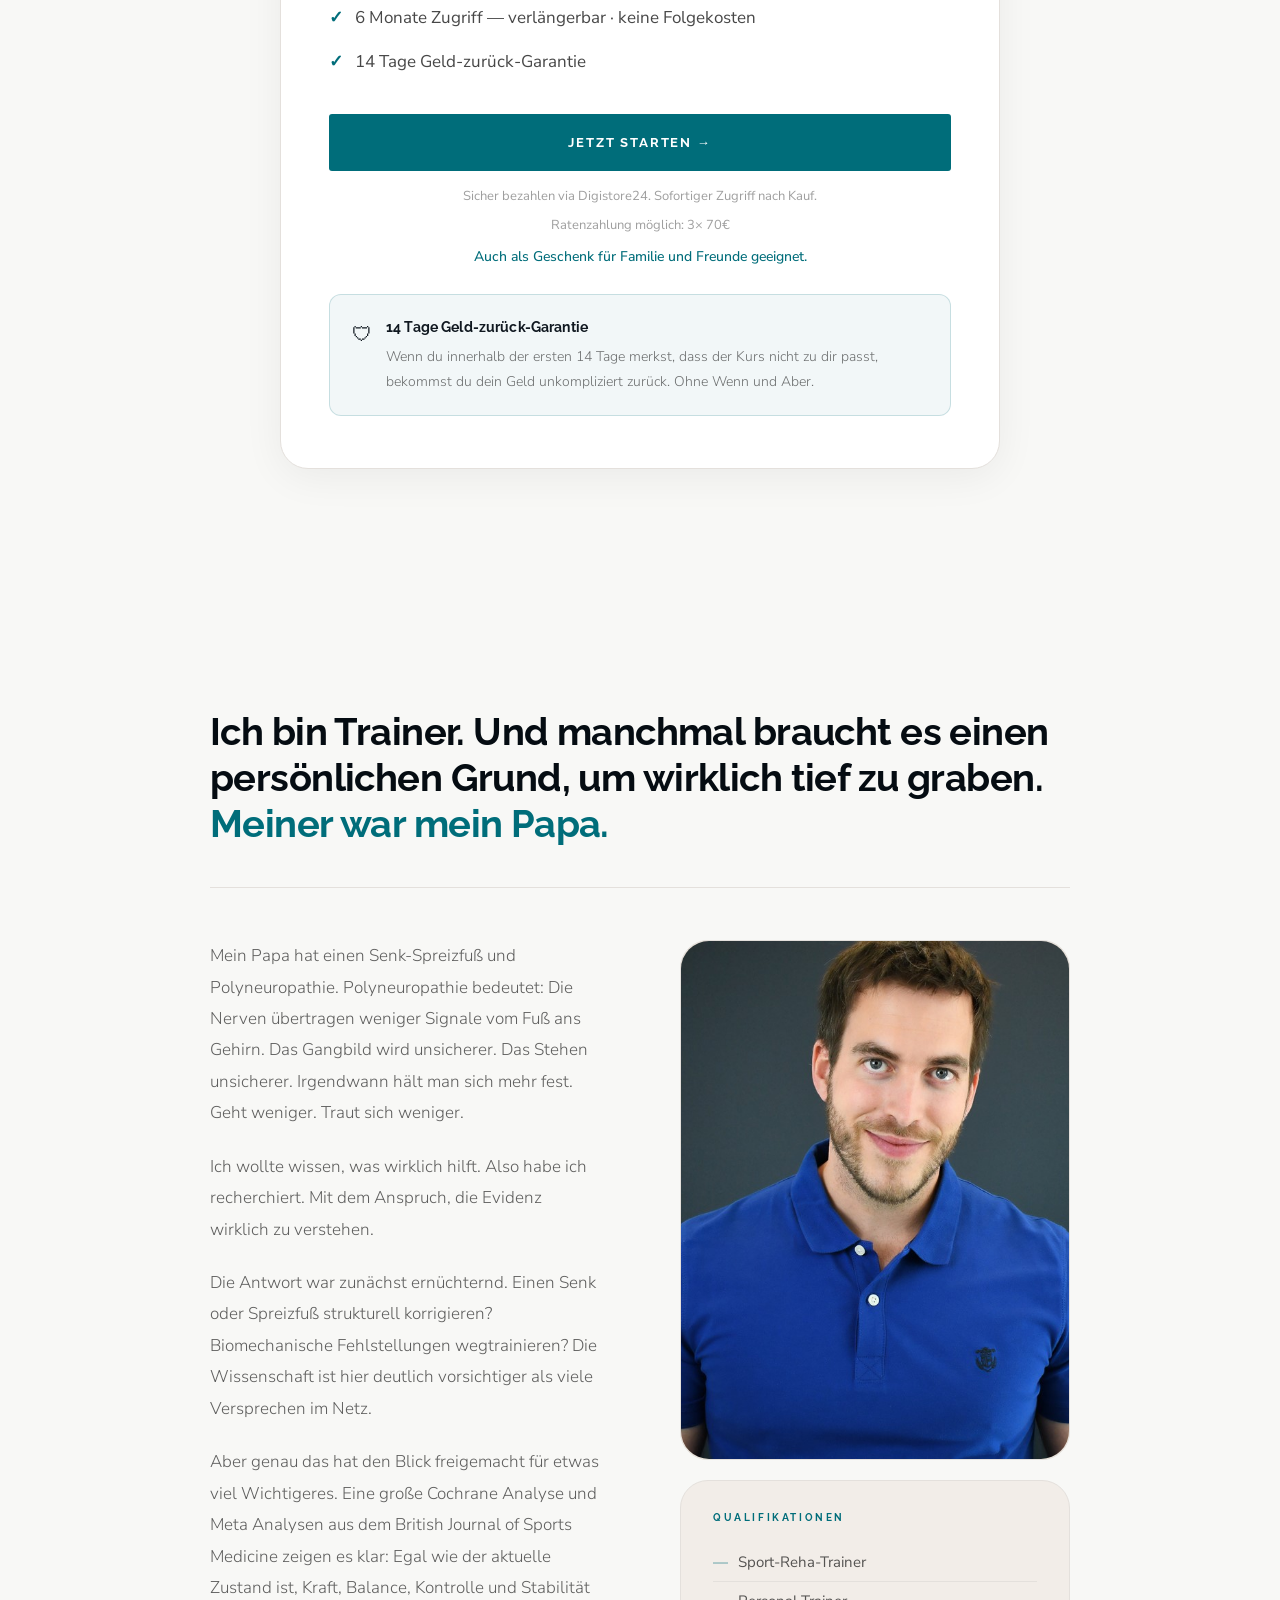
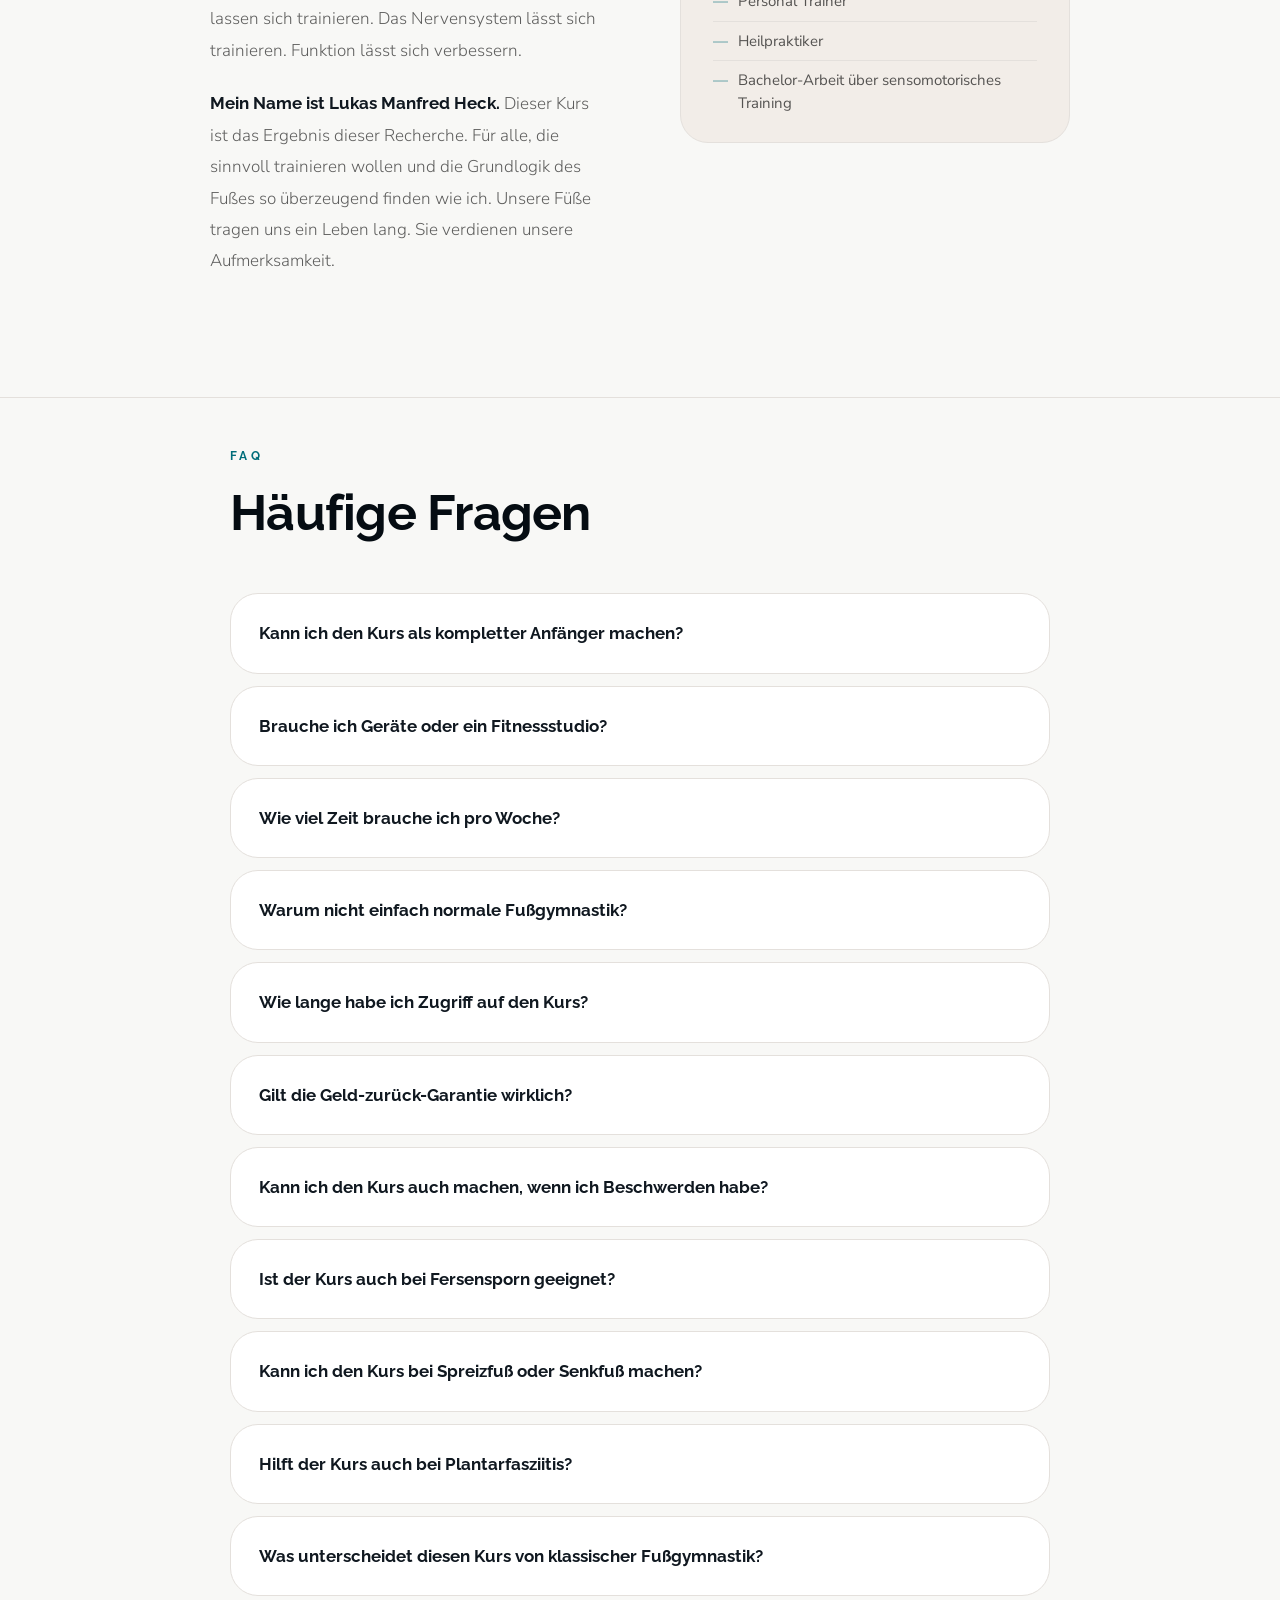
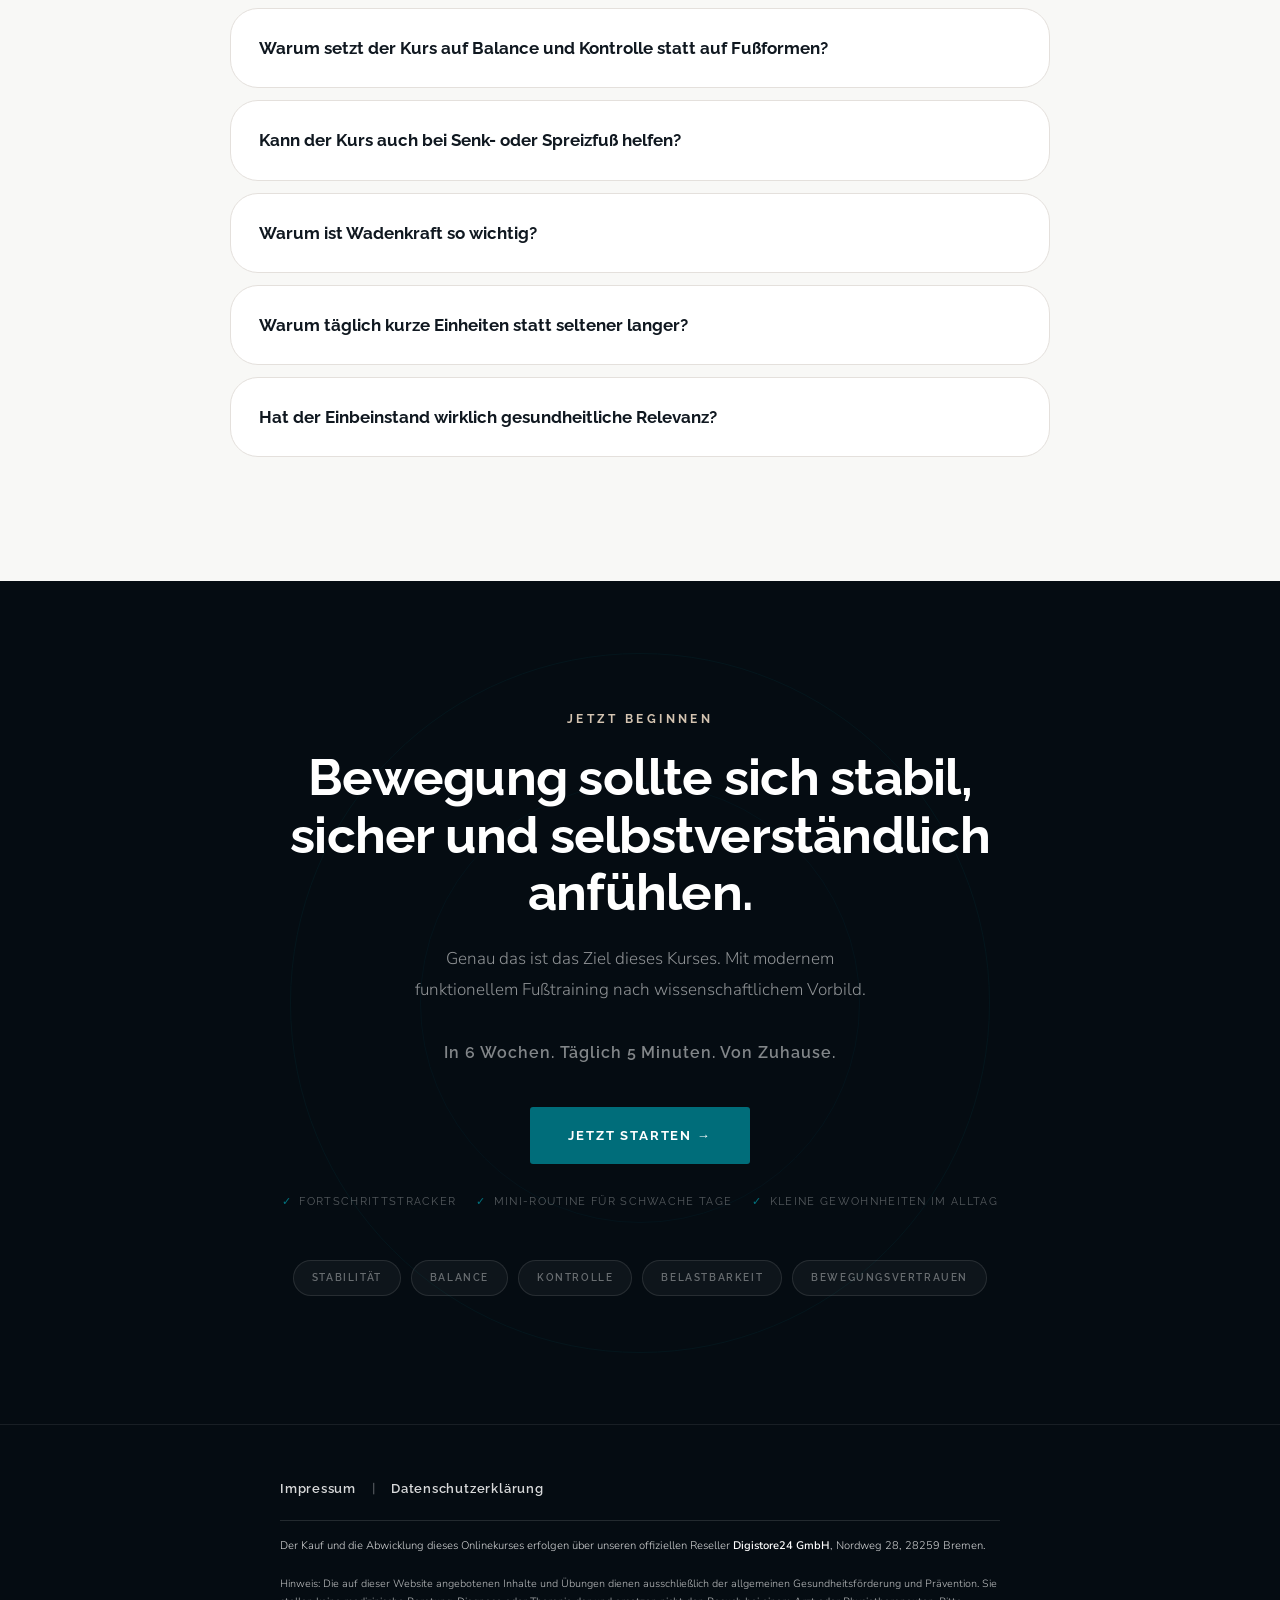
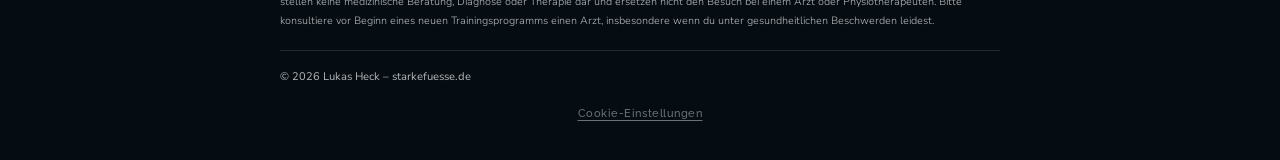
==== commit 98047667: "Update index.html" ====
--- a/index.html
+++ b/index.html
@@ -27,7 +27,7 @@
   <meta property="og:url" content="https://www.starkefuesse.de/" />
   <meta property="og:title" content="Fußtraining bei Spreizfuß, Fersensporn & Fußschmerzen – Starke Fuesse" />
   <meta property="og:description" content="Gezieltes Fußtraining für Zuhause. 6 Wochen, täglich 5 Minuten, ohne Geräte. Wissenschaftlich fundiert von Sport-Reha-Trainer Lukas Heck." />
-  <meta property="og:image" content="https://www.starkefuesse.de/bewegung.png" />
+  <meta property="og:image" content="https://www.starkefuesse.de/bewegung_hero.jpg" />
   <meta property="og:locale" content="de_DE" />
   <meta property="og:site_name" content="Starke Fuesse" />
 
@@ -35,7 +35,7 @@
   <meta name="twitter:card" content="summary_large_image" />
   <meta name="twitter:title" content="Fußtraining bei Spreizfuß, Fersensporn & Fußschmerzen" />
   <meta name="twitter:description" content="Gezieltes Fußtraining für Zuhause. 6 Wochen, täglich 5 Minuten, ohne Geräte. Wissenschaftlich fundiert." />
-  <meta name="twitter:image" content="https://www.starkefuesse.de/bewegung.png" />
+  <meta name="twitter:image" content="https://www.starkefuesse.de/bewegung_hero.jpg" />
 
   <!-- ── Schema.org JSON-LD ── -->
   <script type="application/ld+json">
@@ -114,7 +114,7 @@
         "name": "Starke Füße – Funktionelles Fußtraining Onlinekurs",
         "description": "6-Wochen-Onlinekurs für gezieltes Fußtraining bei Spreizfuß, Senkfuß, Fersensporn, Plantarfasziitis und allgemeinen Fußschmerzen. Videobasiert, täglich 5 Minuten Routine plus 2x pro Woche 15–20 Minuten Training. Zuhause ohne Geräte. Wissenschaftlich fundiert auf Basis von Cochrane-Analysen und aktueller Evidenz zu Balance-Training, neuromuskulärer Kontrolle und funktionellem Krafttraining. Entwickelt von Sport-Reha-Trainer und Heilpraktiker Lukas Manfred Heck.",
         "url": "https://www.starkefuesse.de",
-        "image": "https://www.starkefuesse.de/bewegung.png",
+        "image": "https://www.starkefuesse.de/bewegung_hero.jpg",
         "provider": {
           "@id": "https://www.starkefuesse.de/#organization"
         },
@@ -359,7 +359,7 @@
     .hero-benefit-dot { width: 8px; height: 8px; border-radius: 50%; background: var(--petrol); flex-shrink: 0; }
     .hero-btns { display: flex; gap: 14px; flex-wrap: wrap; margin-bottom: 36px; }
     .hero-trust { display: flex; flex-wrap: wrap; gap: 22px; font-family: var(--rh); font-size: 11px; font-weight: 600; letter-spacing: 0.14em; text-transform: uppercase; color: rgba(0,0,0,0.38); }
-    .hero-image { aspect-ratio: 4/5; border-radius: var(--rad-lg); border: 1px solid rgba(0,0,0,0.08); background: var(--sand-bg); box-shadow: 0 24px 72px rgba(5,12,18,0.09); overflow: hidden; display: flex; align-items: center; justify-content: center; padding: 36px; }
+    .hero-image { aspect-ratio: 4/5; border-radius: var(--rad-lg); border: 1px solid rgba(0,0,0,0.08); background: var(--sand-bg); box-shadow: 0 24px 72px rgba(5,12,18,0.09); overflow: hidden; }
     .hero-image-inner { width: 100%; height: 100%; border-radius: calc(var(--rad-lg) - 8px); border: 1px solid rgba(0,109,122,0.15); background: rgba(248,248,246,0.5); display: flex; align-items: center; justify-content: center; }
     .placeholder-text { font-family: var(--rh); font-size: 11px; letter-spacing: 0.18em; text-transform: uppercase; color: var(--sand); opacity: 0.65; }
 
@@ -729,9 +729,11 @@
     </div>
     <div class="fade">
       <div class="hero-image">
-        <div class="hero-image-inner">
-          <span class="placeholder-text">Bild · Platzhalter</span>
-        </div>
+        <img
+          src="/bewegung_hero.jpg"
+          alt="Frau geht sicher und aufrecht im Park spazieren – Standfestigkeit durch gezieltes Fußtraining"
+          style="width:100%; height:100%; object-fit:cover; border-radius:calc(var(--rad-lg) - 8px); display:block;"
+        />
       </div>
     </div>
   </div>
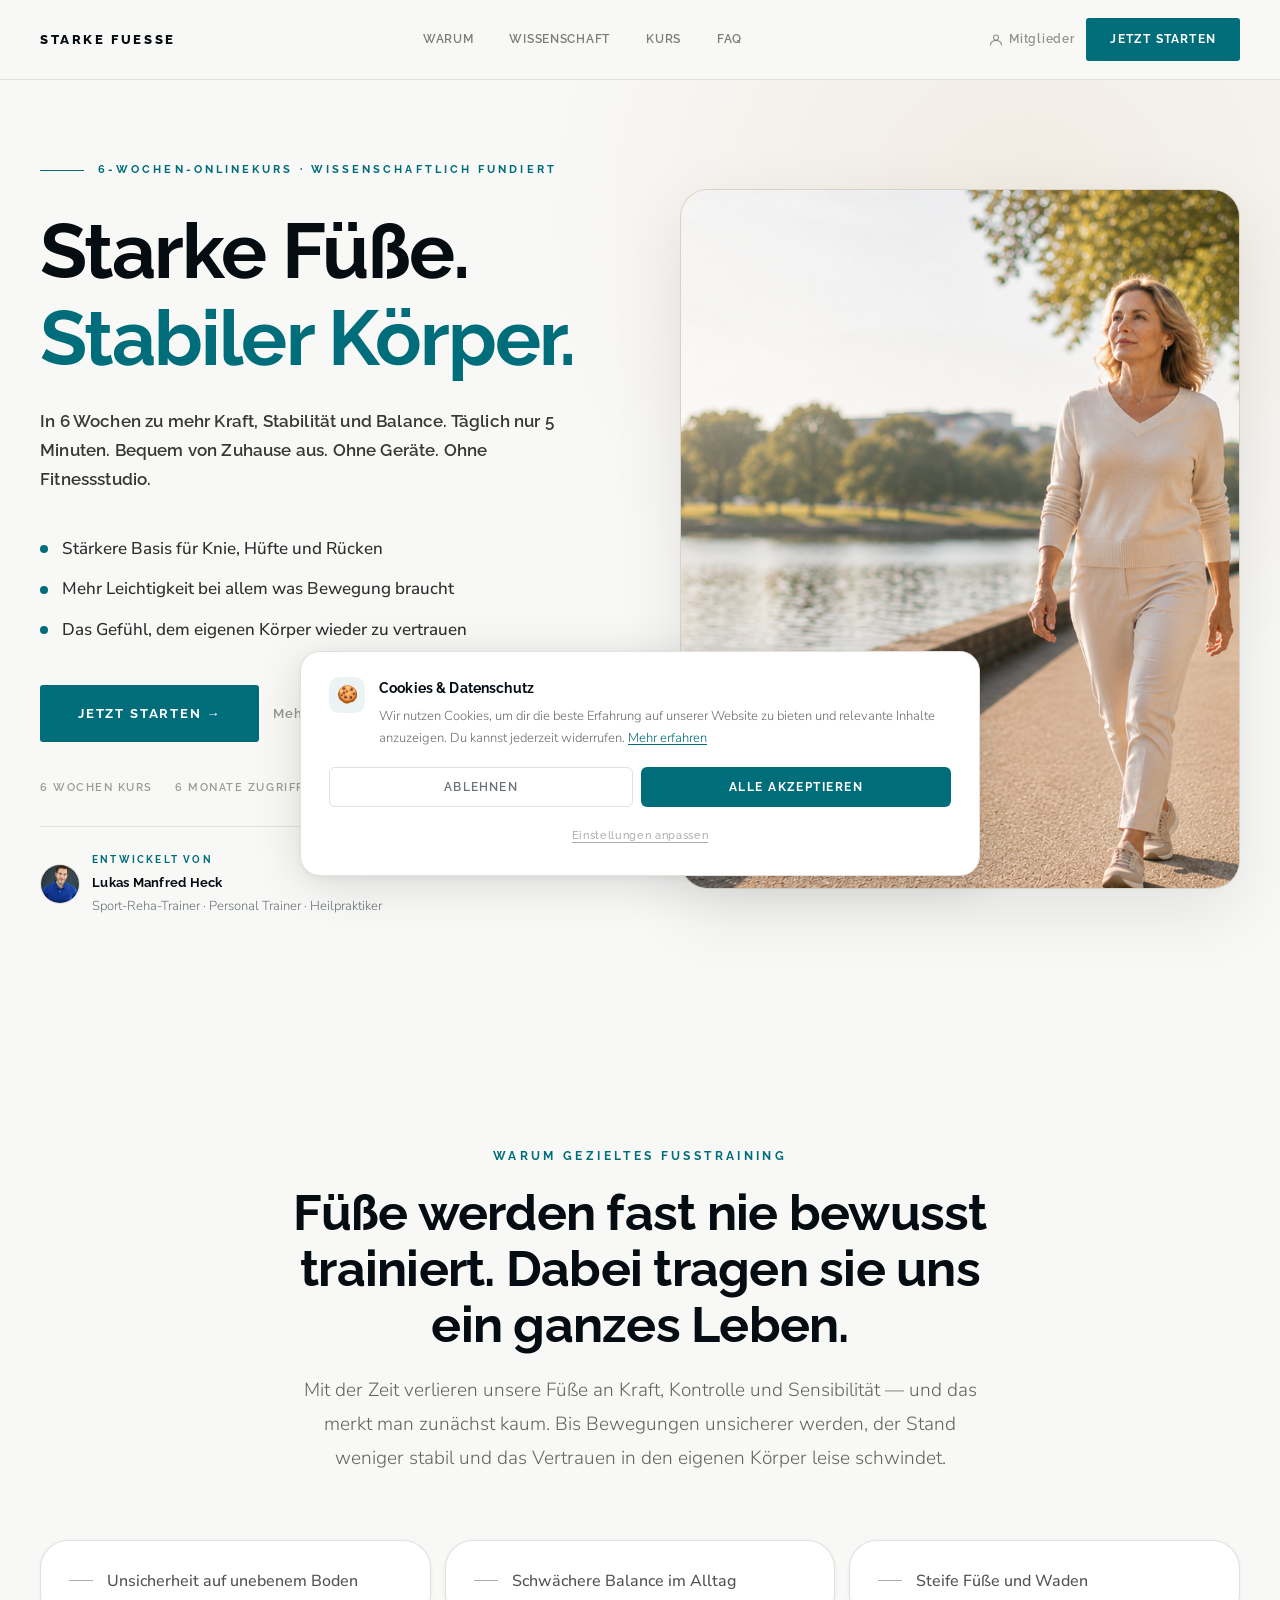
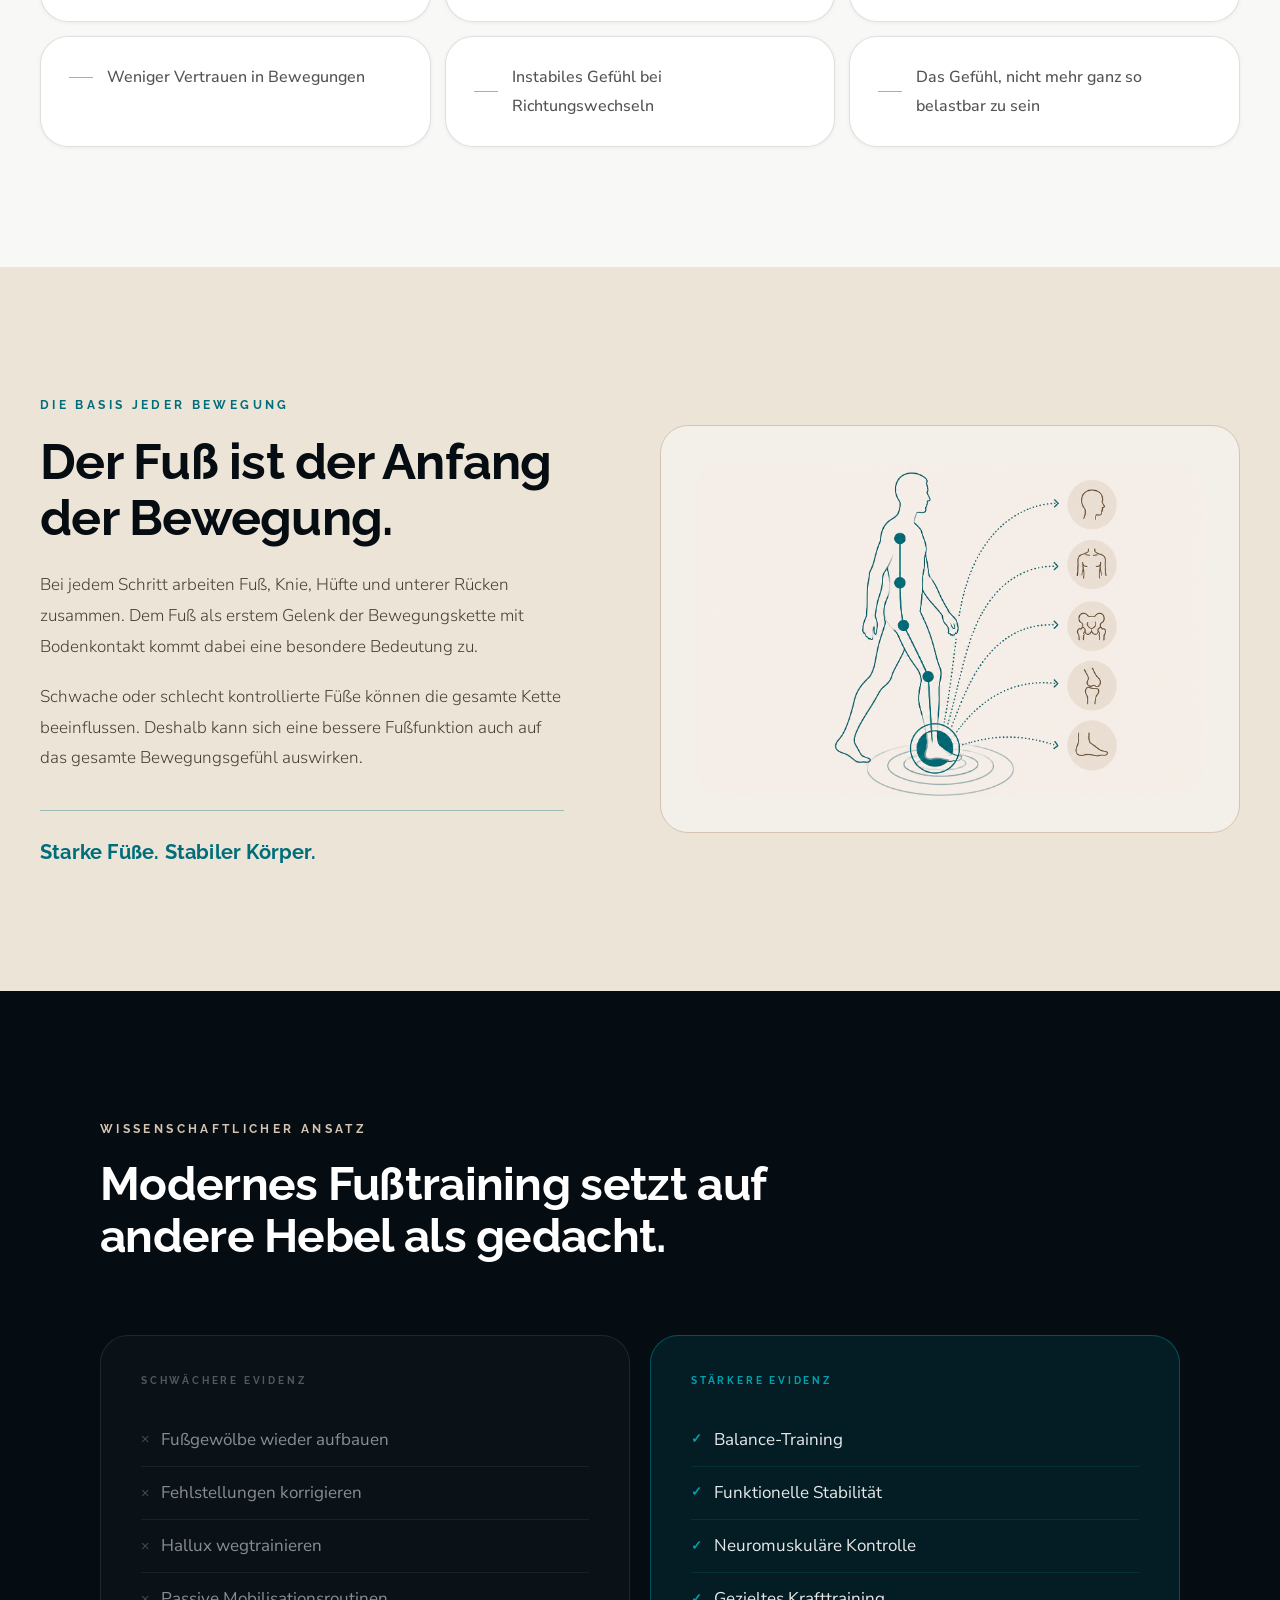
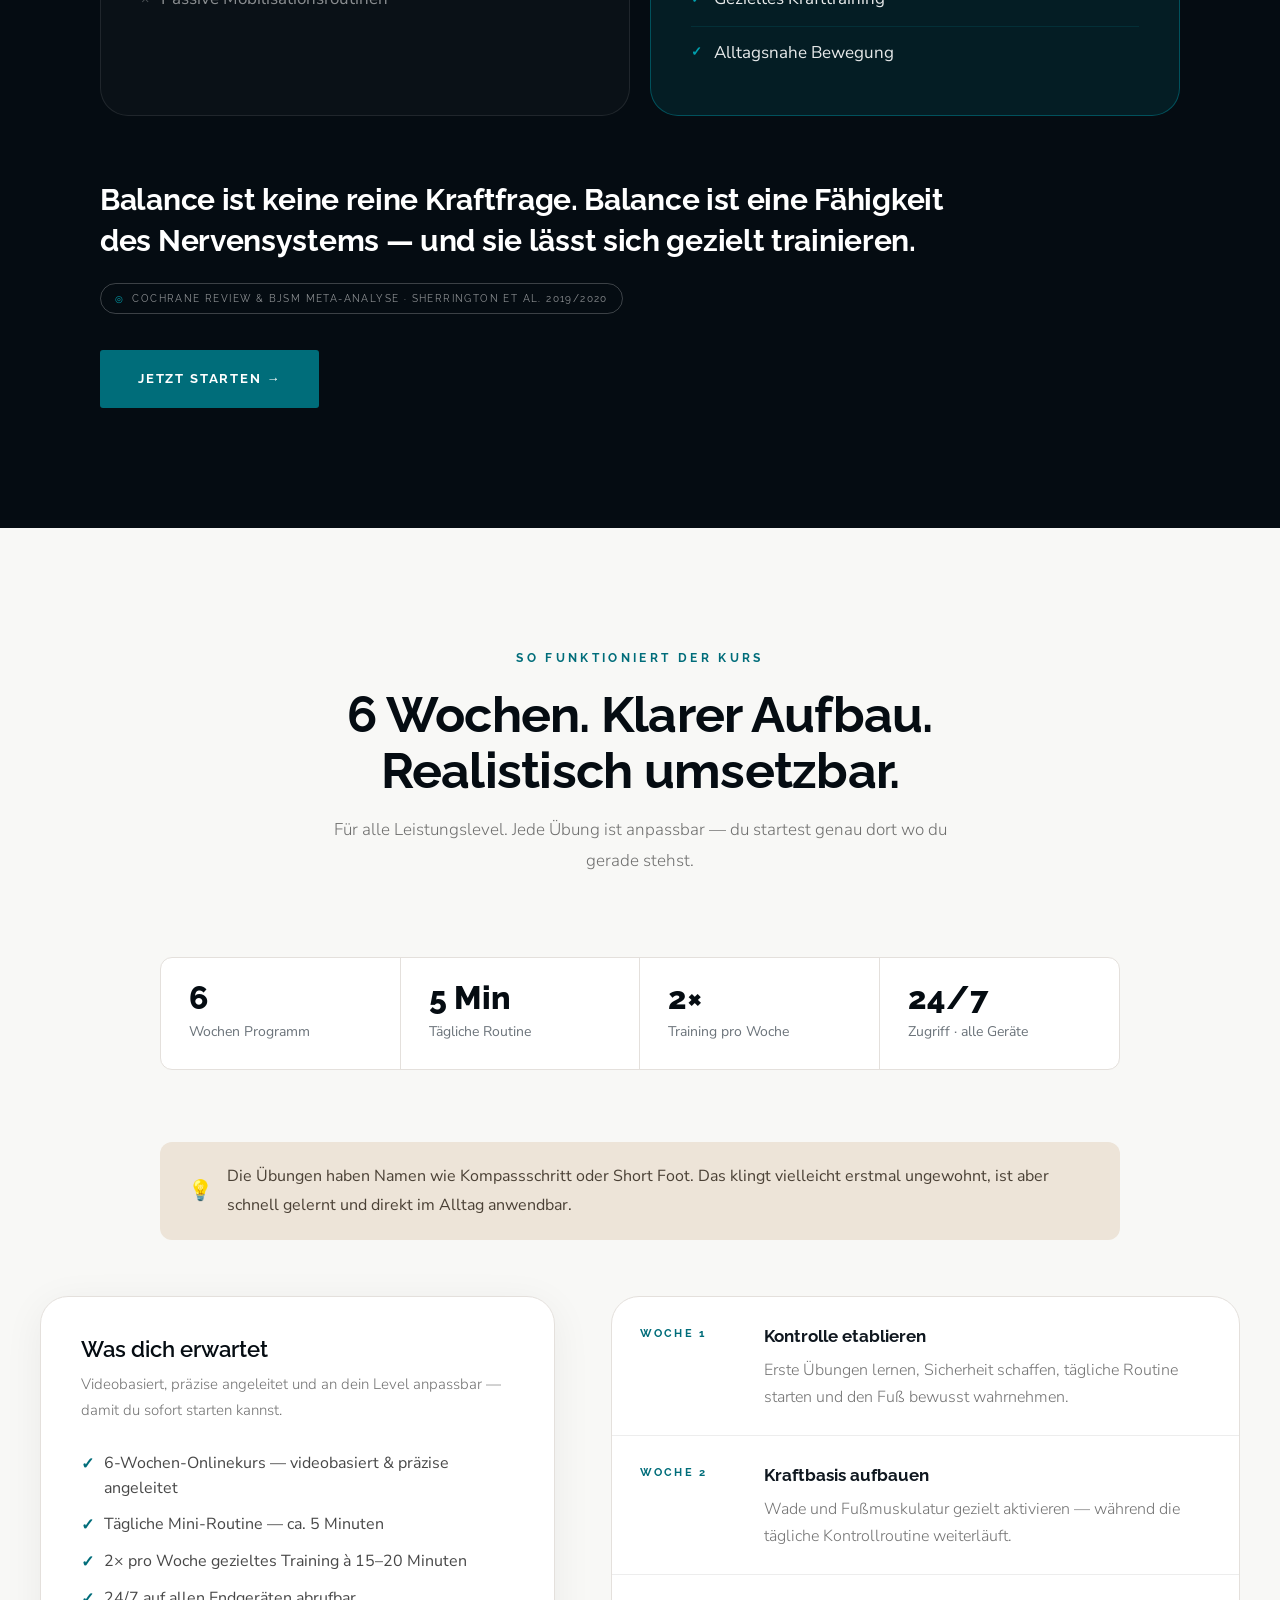
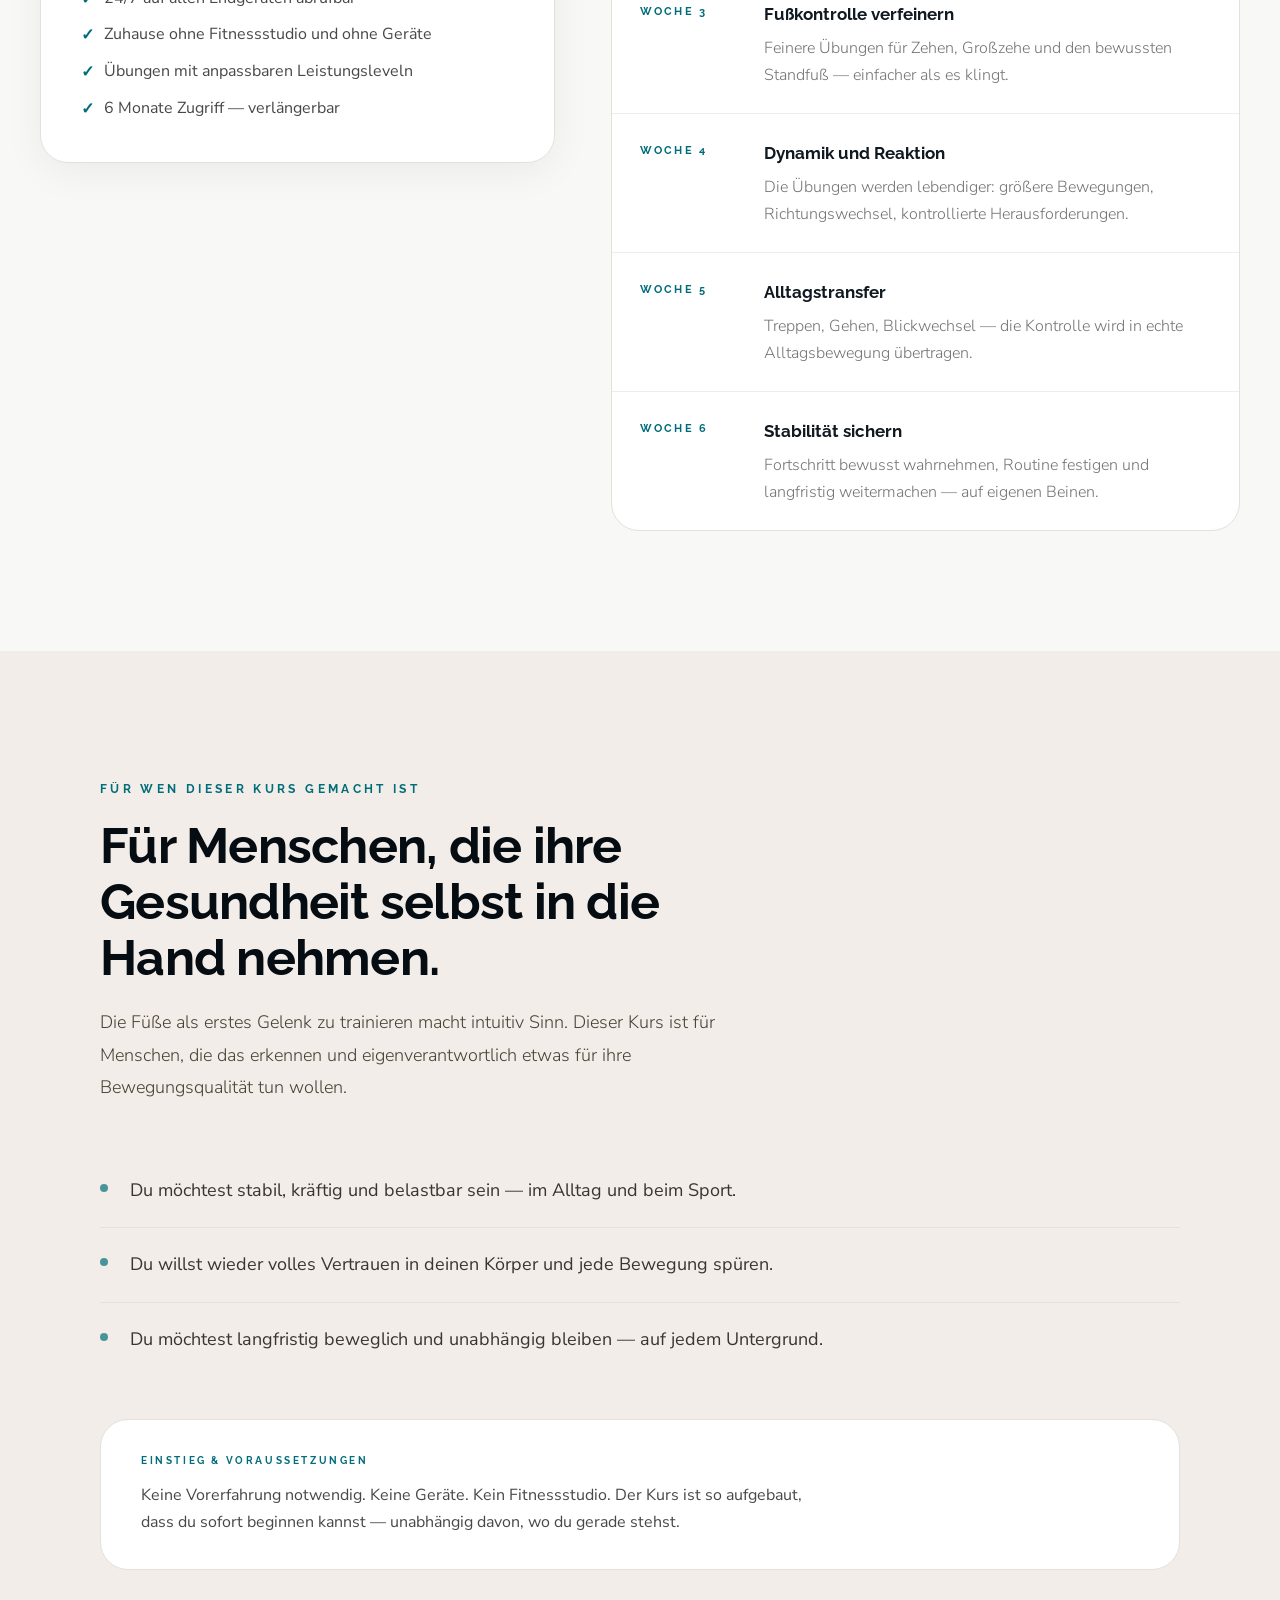
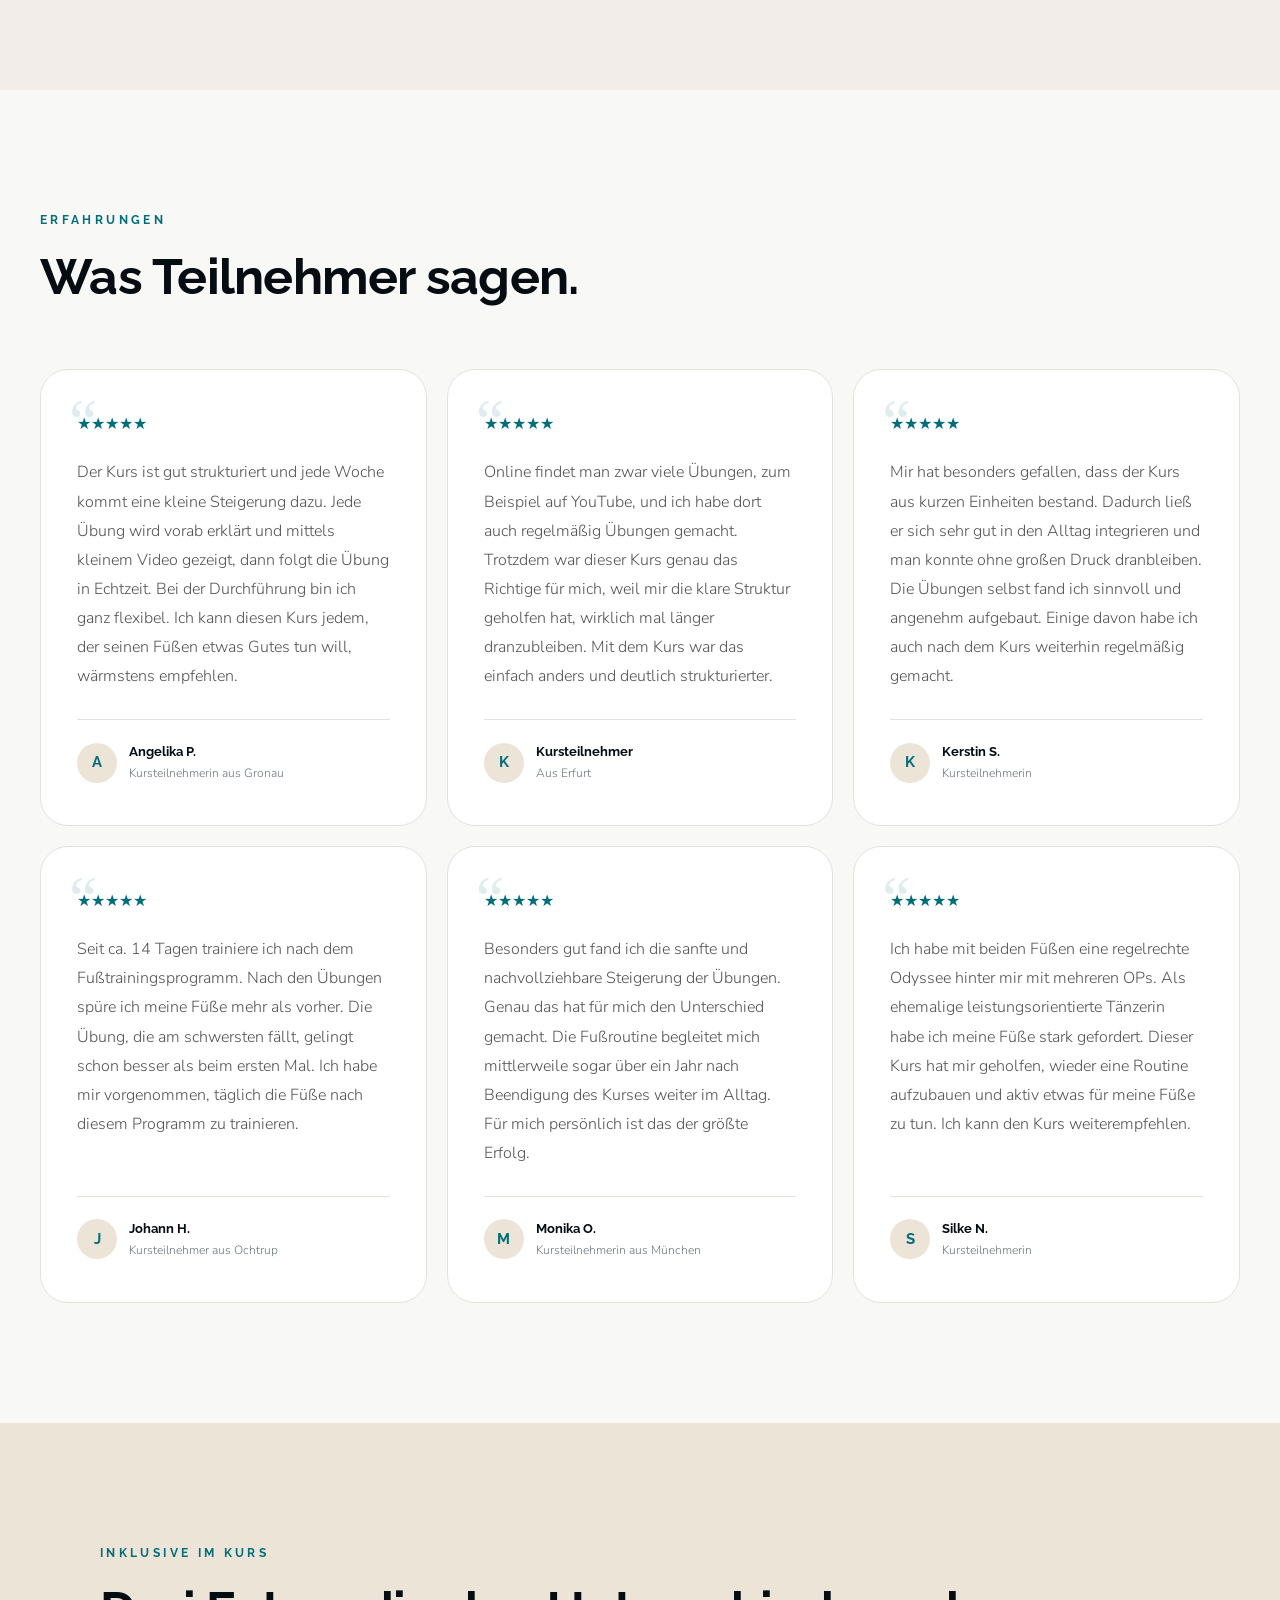
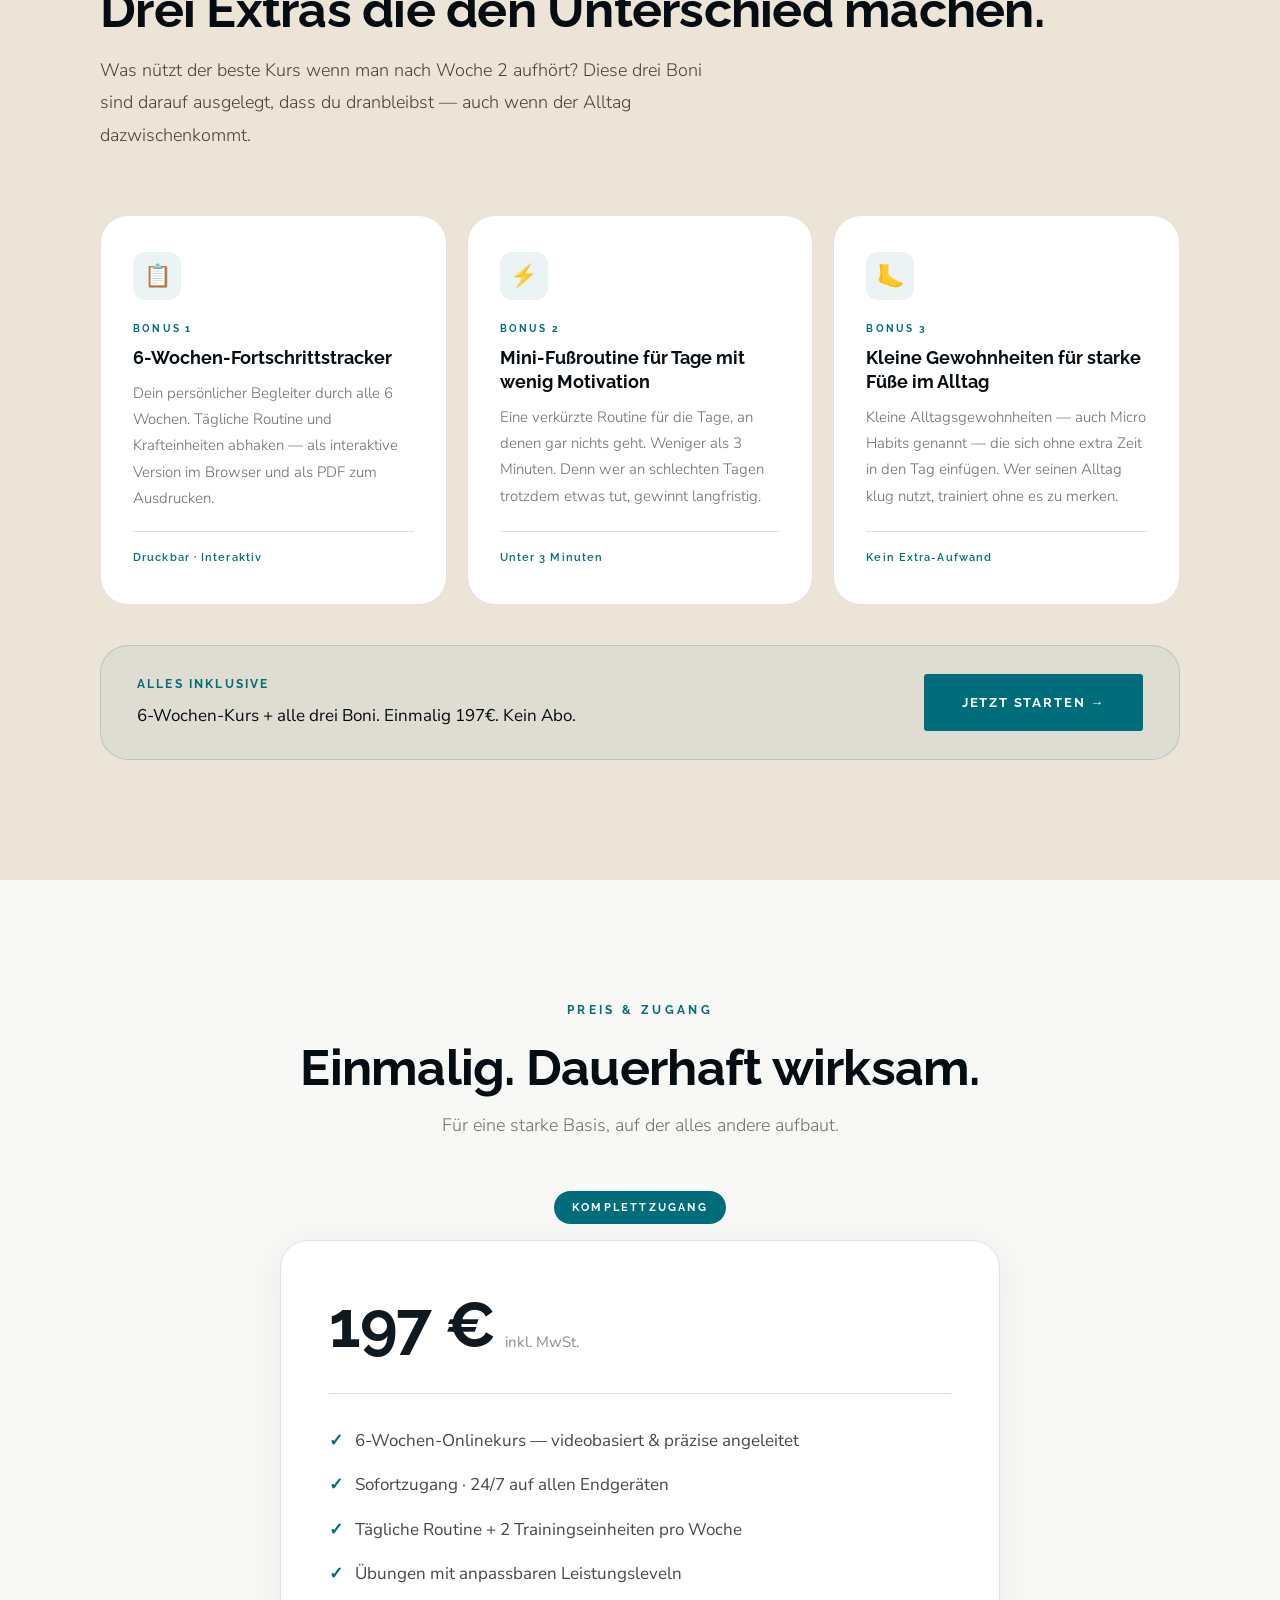
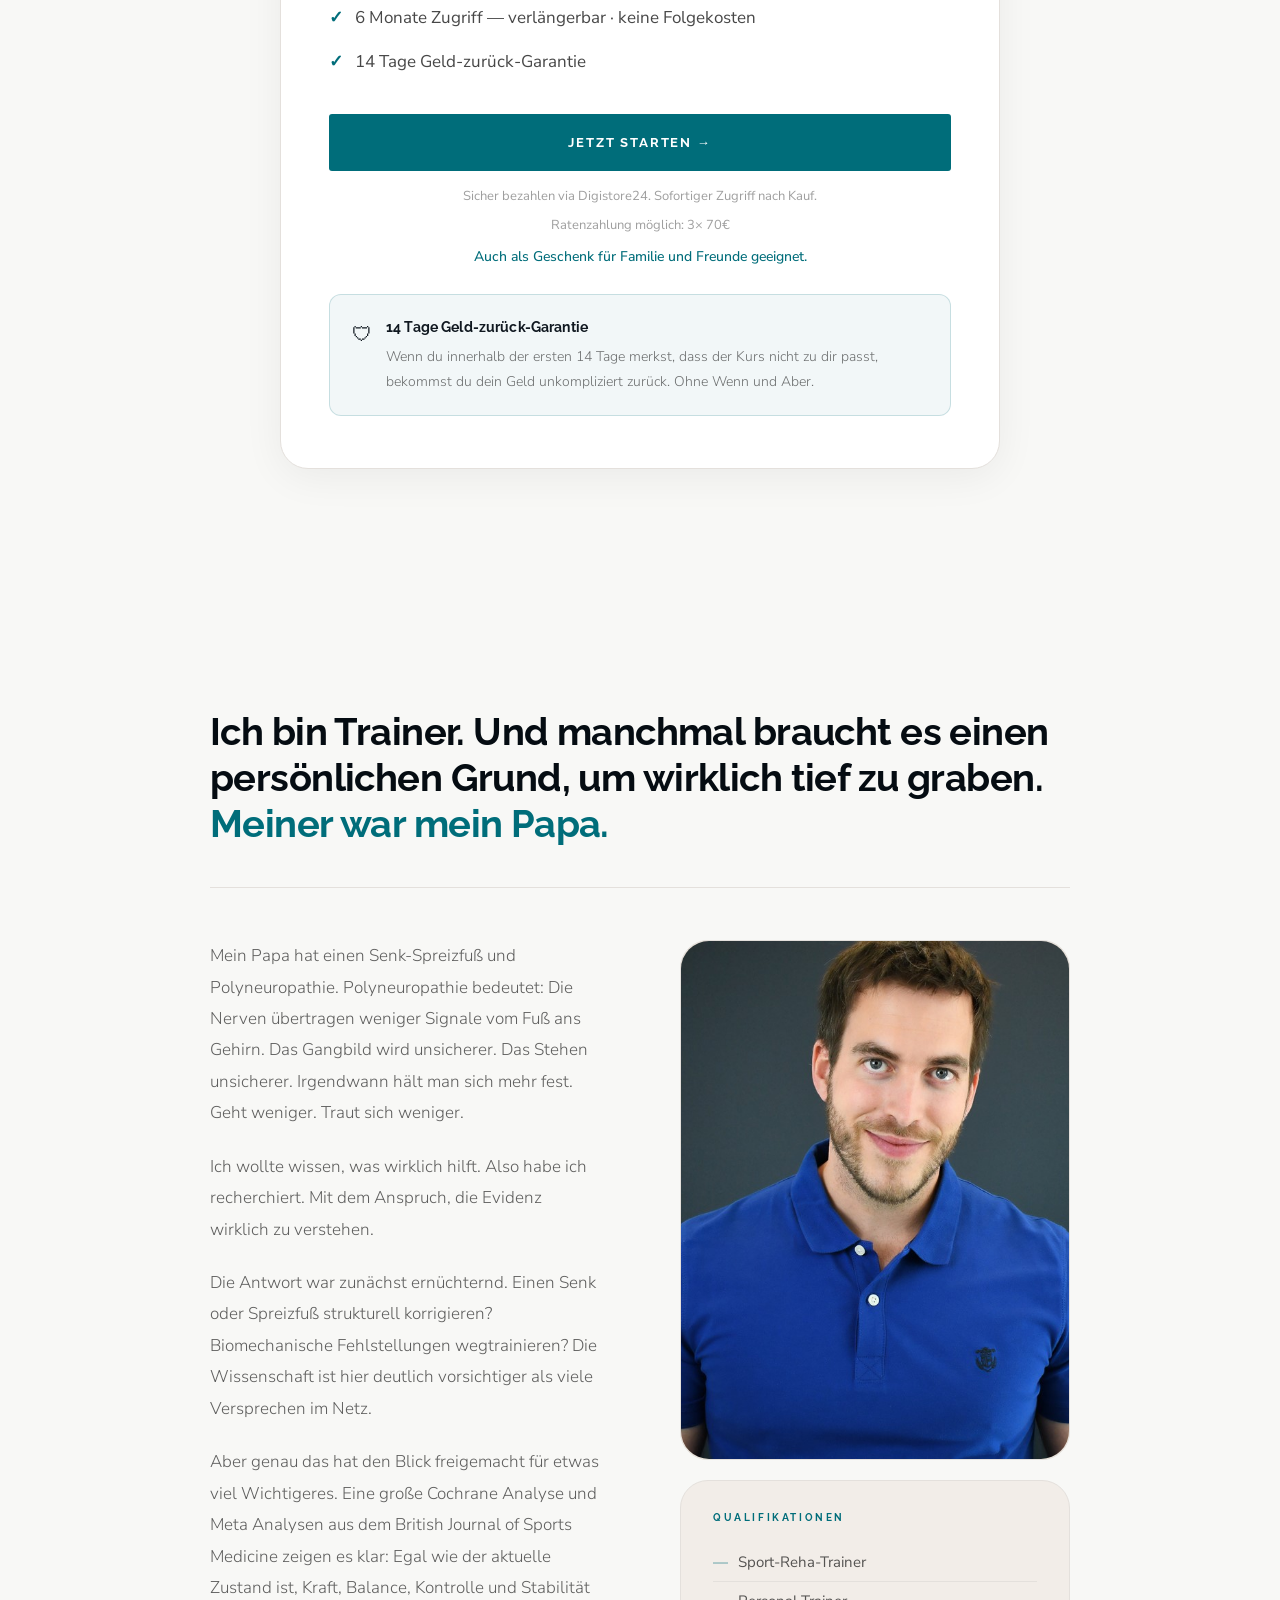
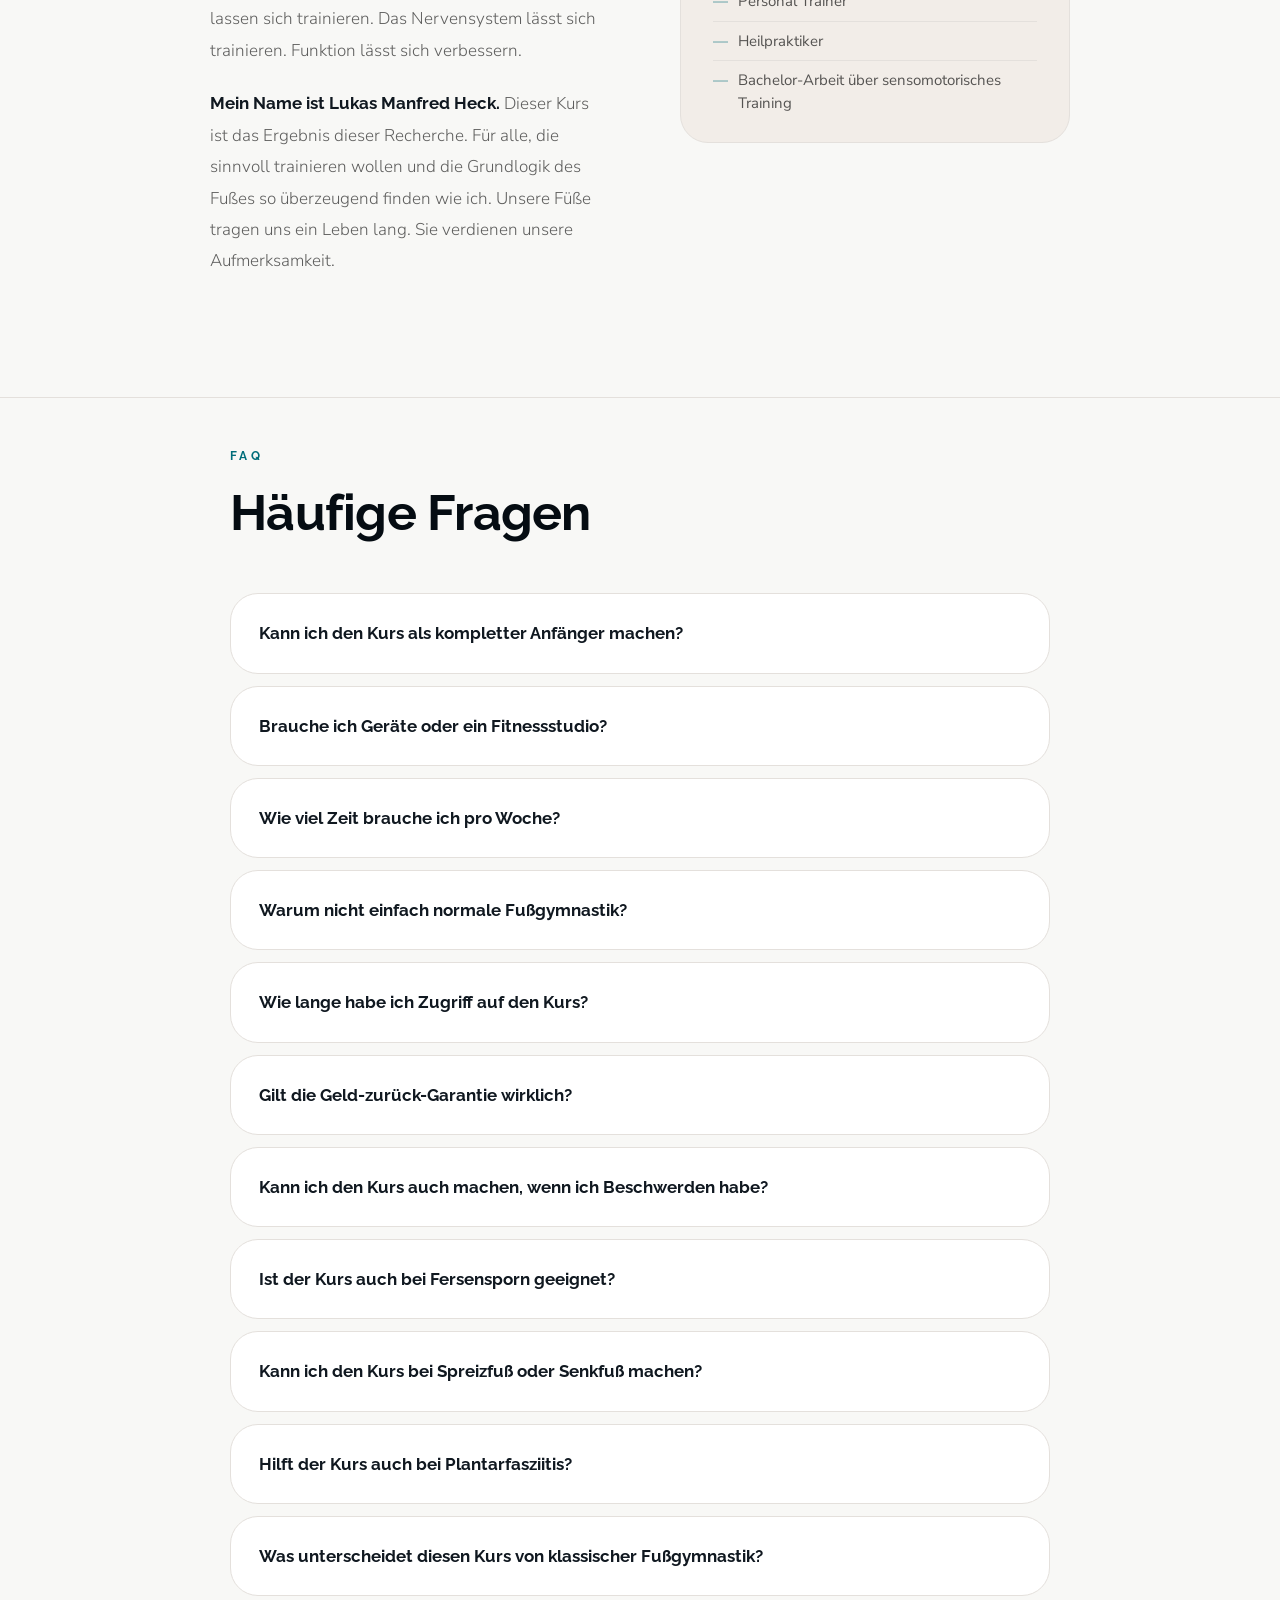
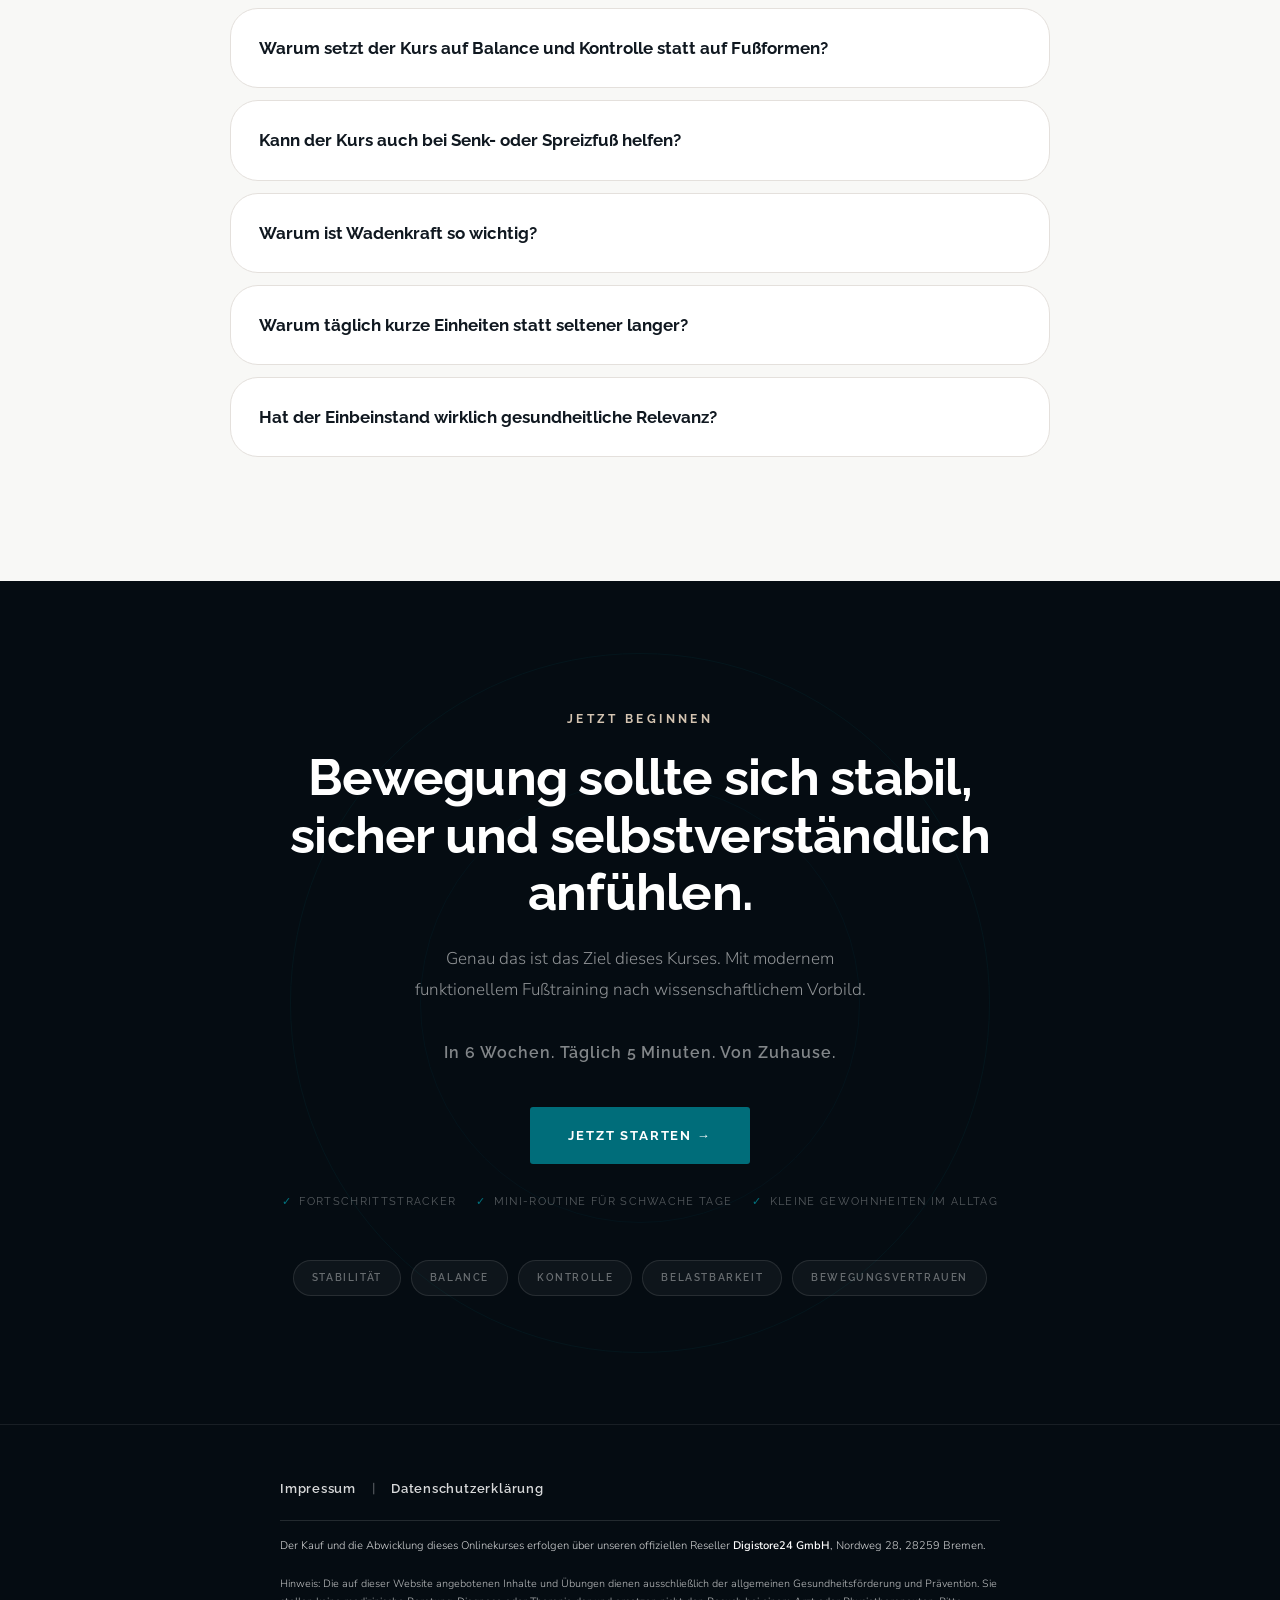
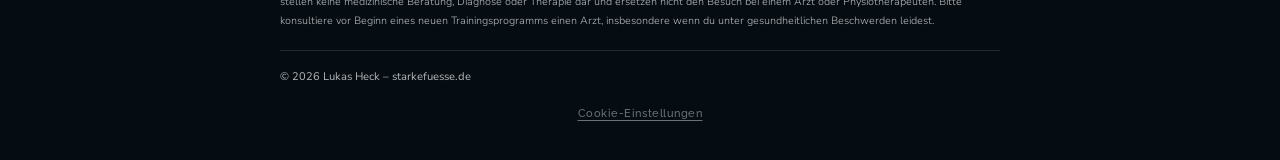
==== commit 6e91c7be: "Update index.html" ====
--- a/index.html
+++ b/index.html
@@ -27,7 +27,7 @@
   <meta property="og:url" content="https://www.starkefuesse.de/" />
   <meta property="og:title" content="Fußtraining bei Spreizfuß, Fersensporn & Fußschmerzen – Starke Fuesse" />
   <meta property="og:description" content="Gezieltes Fußtraining für Zuhause. 6 Wochen, täglich 5 Minuten, ohne Geräte. Wissenschaftlich fundiert von Sport-Reha-Trainer Lukas Heck." />
-  <meta property="og:image" content="https://www.starkefuesse.de/bewegung_hero.jpg" />
+  <meta property="og:image" content="https://www.starkefuesse.de/bewegung_hero.png" />
   <meta property="og:locale" content="de_DE" />
   <meta property="og:site_name" content="Starke Fuesse" />
 
@@ -35,7 +35,7 @@
   <meta name="twitter:card" content="summary_large_image" />
   <meta name="twitter:title" content="Fußtraining bei Spreizfuß, Fersensporn & Fußschmerzen" />
   <meta name="twitter:description" content="Gezieltes Fußtraining für Zuhause. 6 Wochen, täglich 5 Minuten, ohne Geräte. Wissenschaftlich fundiert." />
-  <meta name="twitter:image" content="https://www.starkefuesse.de/bewegung_hero.jpg" />
+  <meta name="twitter:image" content="https://www.starkefuesse.de/bewegung_hero.png" />
 
   <!-- ── Schema.org JSON-LD ── -->
   <script type="application/ld+json">
@@ -114,7 +114,7 @@
         "name": "Starke Füße – Funktionelles Fußtraining Onlinekurs",
         "description": "6-Wochen-Onlinekurs für gezieltes Fußtraining bei Spreizfuß, Senkfuß, Fersensporn, Plantarfasziitis und allgemeinen Fußschmerzen. Videobasiert, täglich 5 Minuten Routine plus 2x pro Woche 15–20 Minuten Training. Zuhause ohne Geräte. Wissenschaftlich fundiert auf Basis von Cochrane-Analysen und aktueller Evidenz zu Balance-Training, neuromuskulärer Kontrolle und funktionellem Krafttraining. Entwickelt von Sport-Reha-Trainer und Heilpraktiker Lukas Manfred Heck.",
         "url": "https://www.starkefuesse.de",
-        "image": "https://www.starkefuesse.de/bewegung_hero.jpg",
+        "image": "https://www.starkefuesse.de/bewegung_hero.png",
         "provider": {
           "@id": "https://www.starkefuesse.de/#organization"
         },
@@ -730,7 +730,7 @@
     <div class="fade">
       <div class="hero-image">
         <img
-          src="/bewegung_hero.jpg"
+          src="/bewegung_hero.png"
           alt="Frau geht sicher und aufrecht im Park spazieren – Standfestigkeit durch gezieltes Fußtraining"
           style="width:100%; height:100%; object-fit:cover; border-radius:calc(var(--rad-lg) - 8px); display:block;"
         />
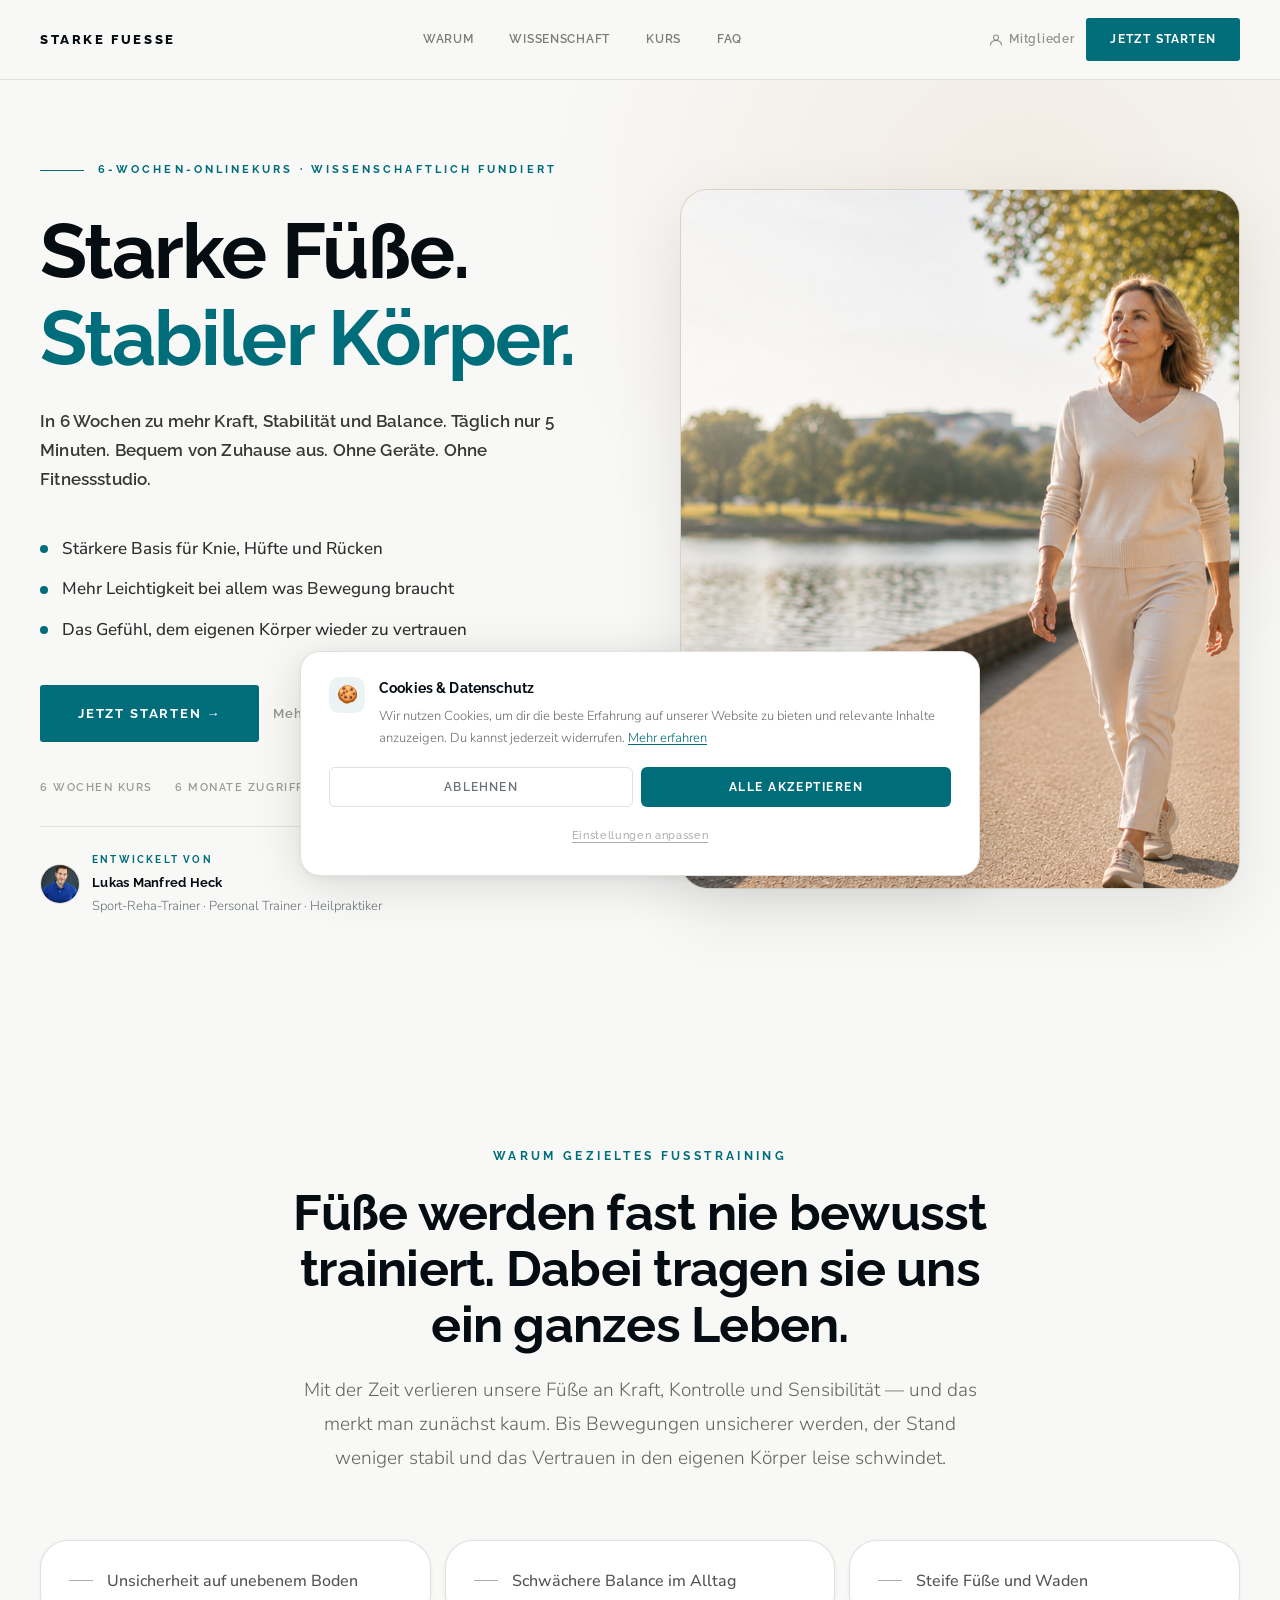
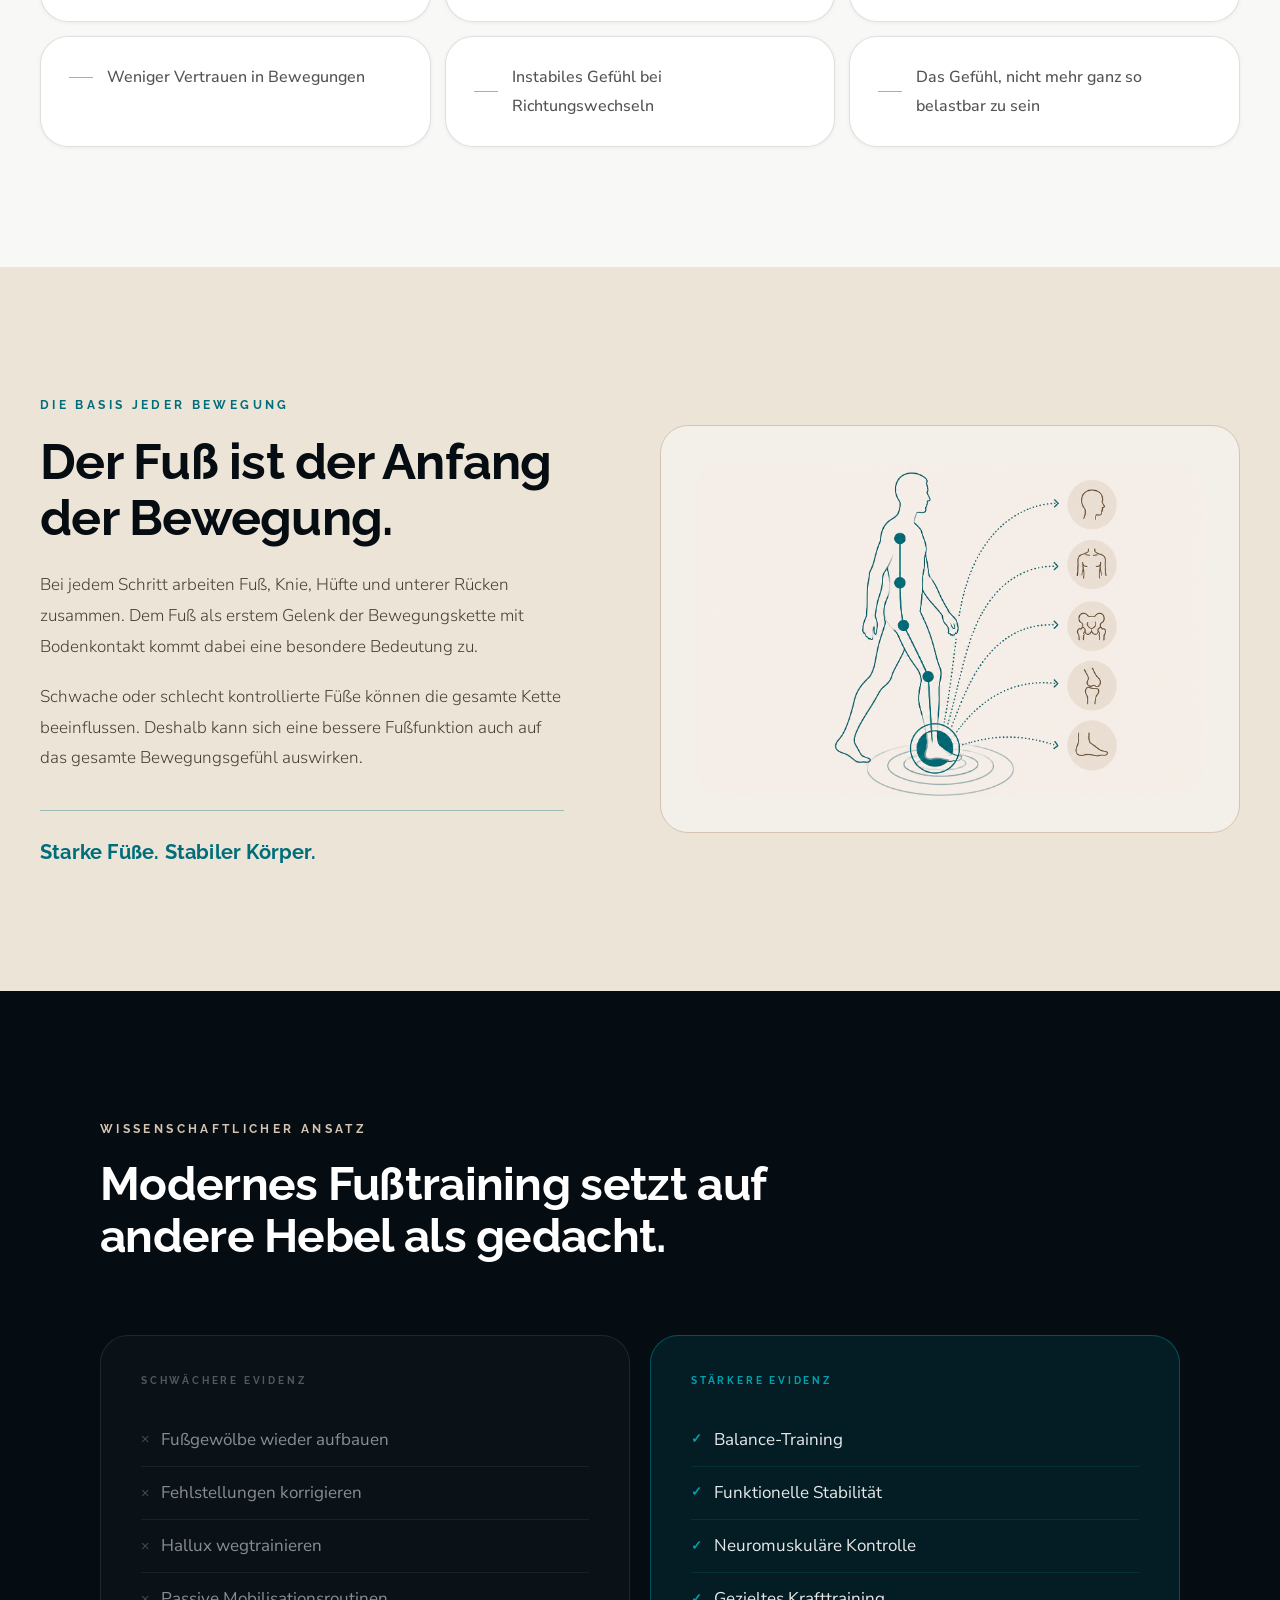
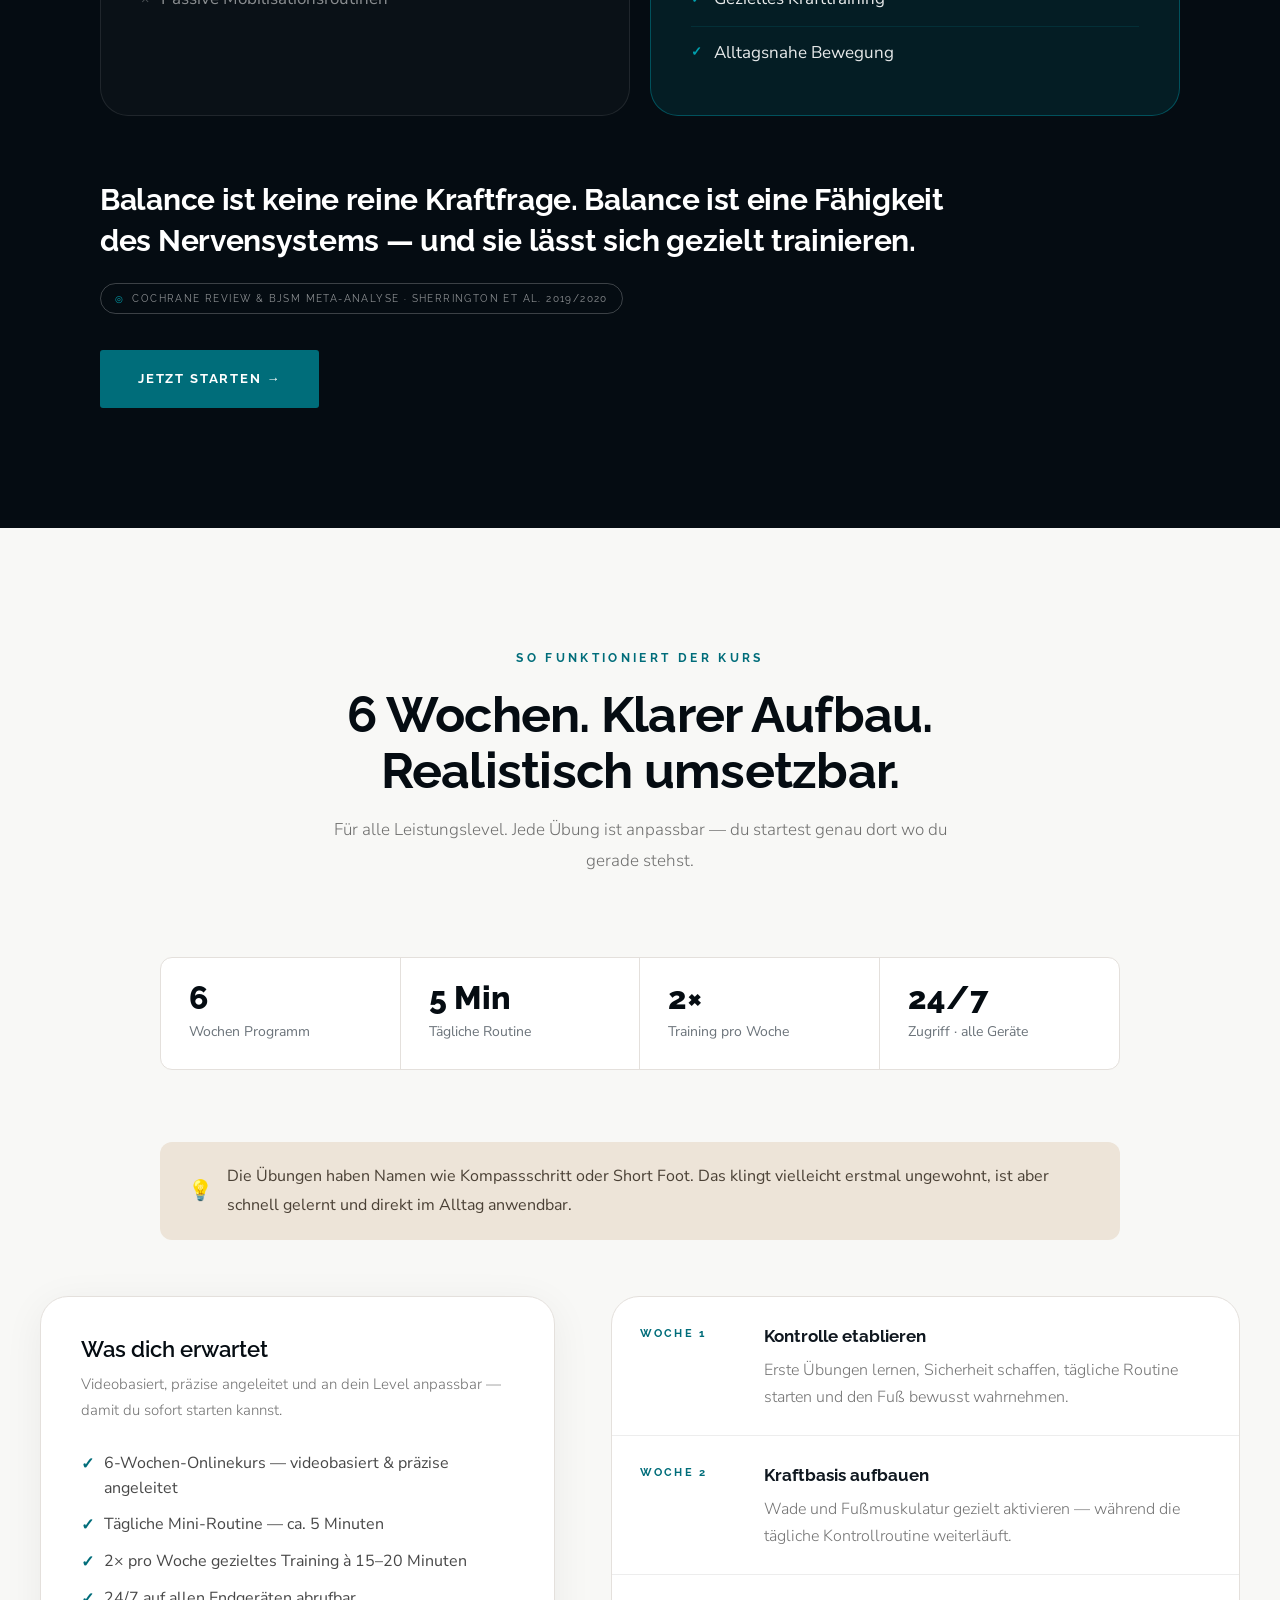
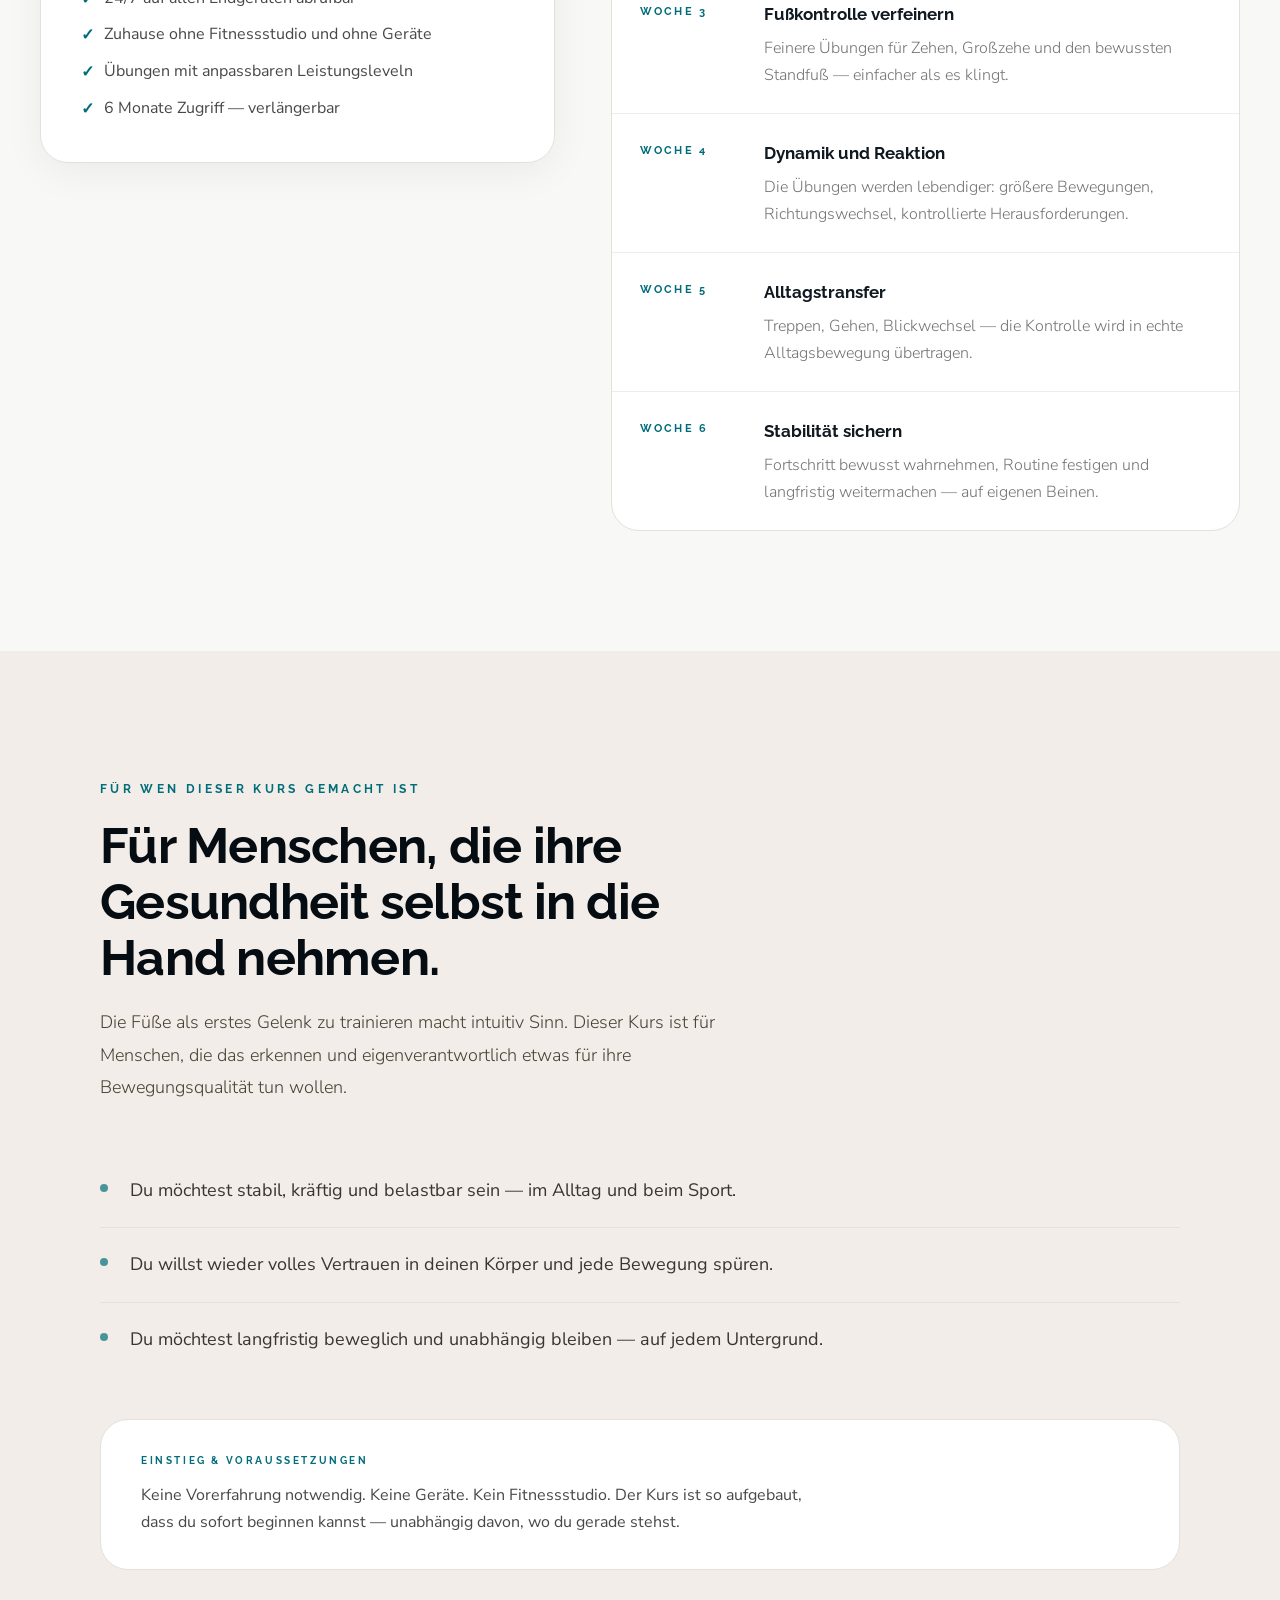
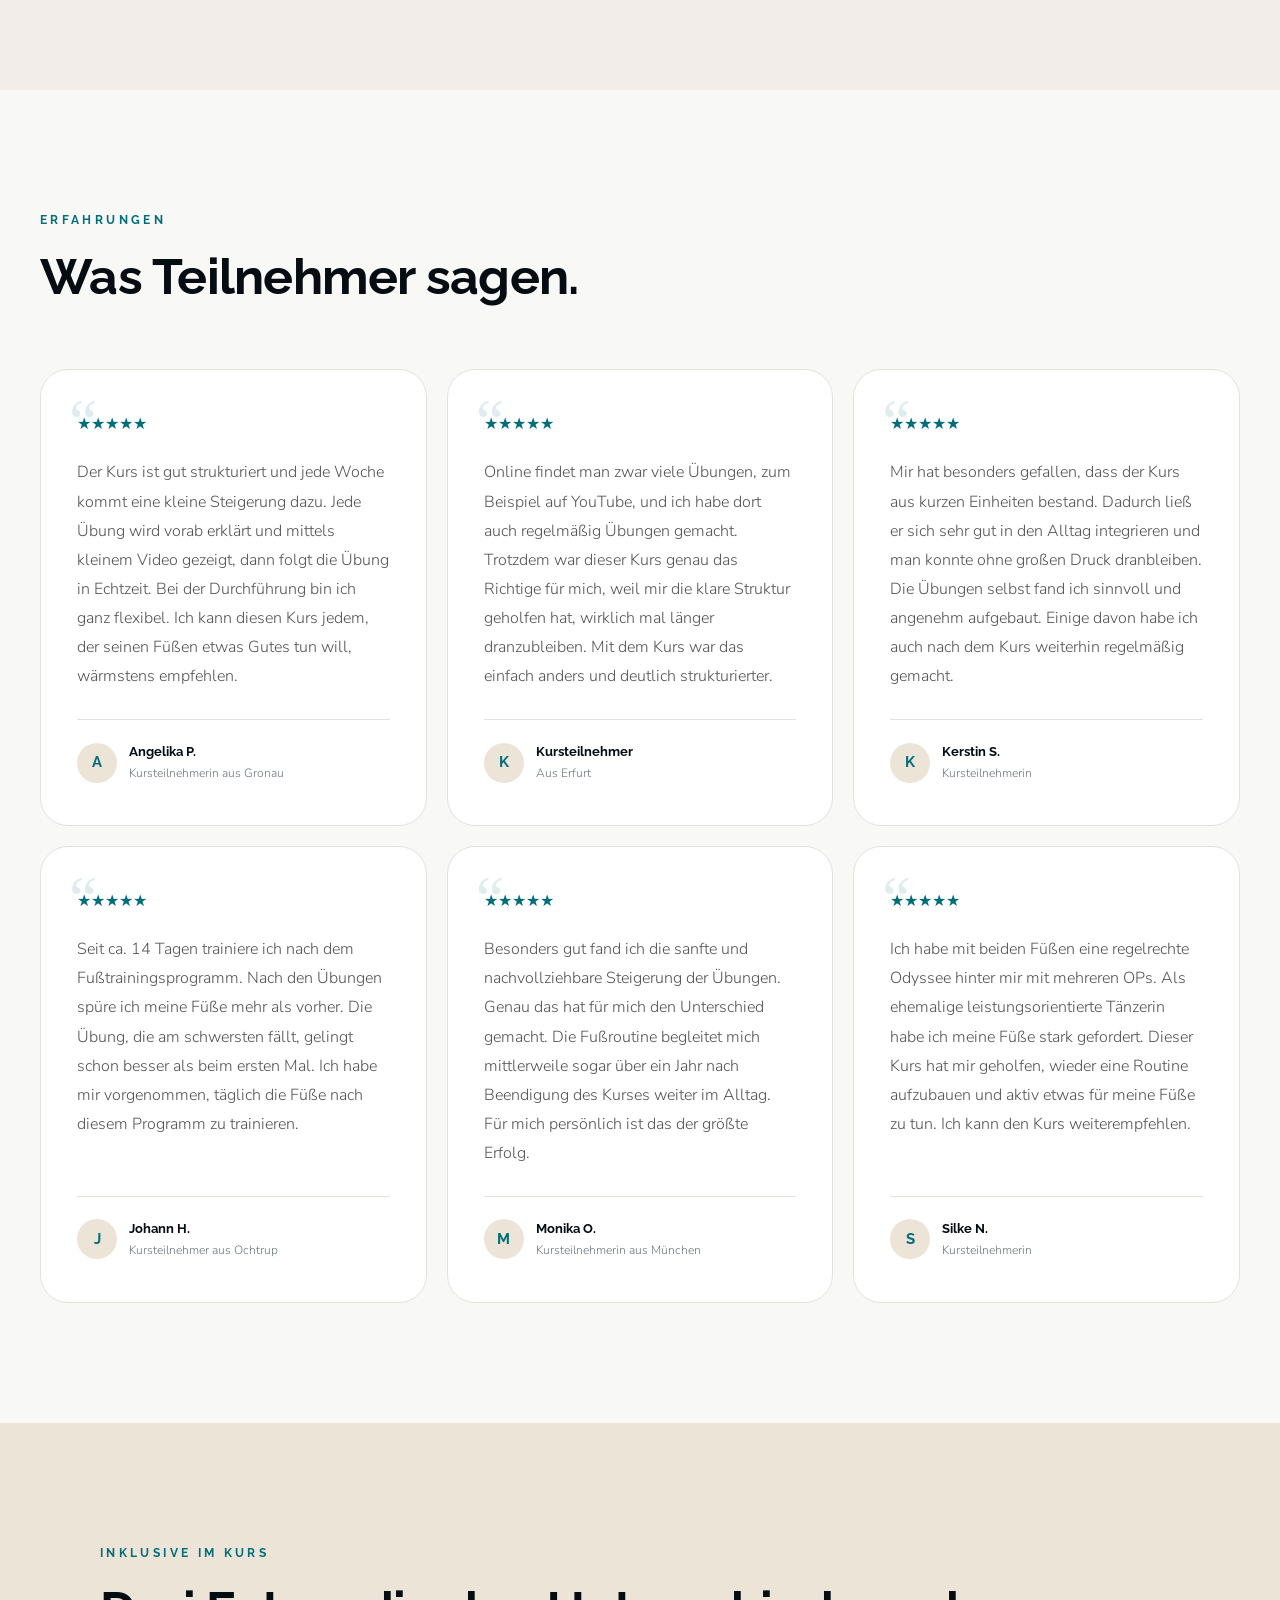
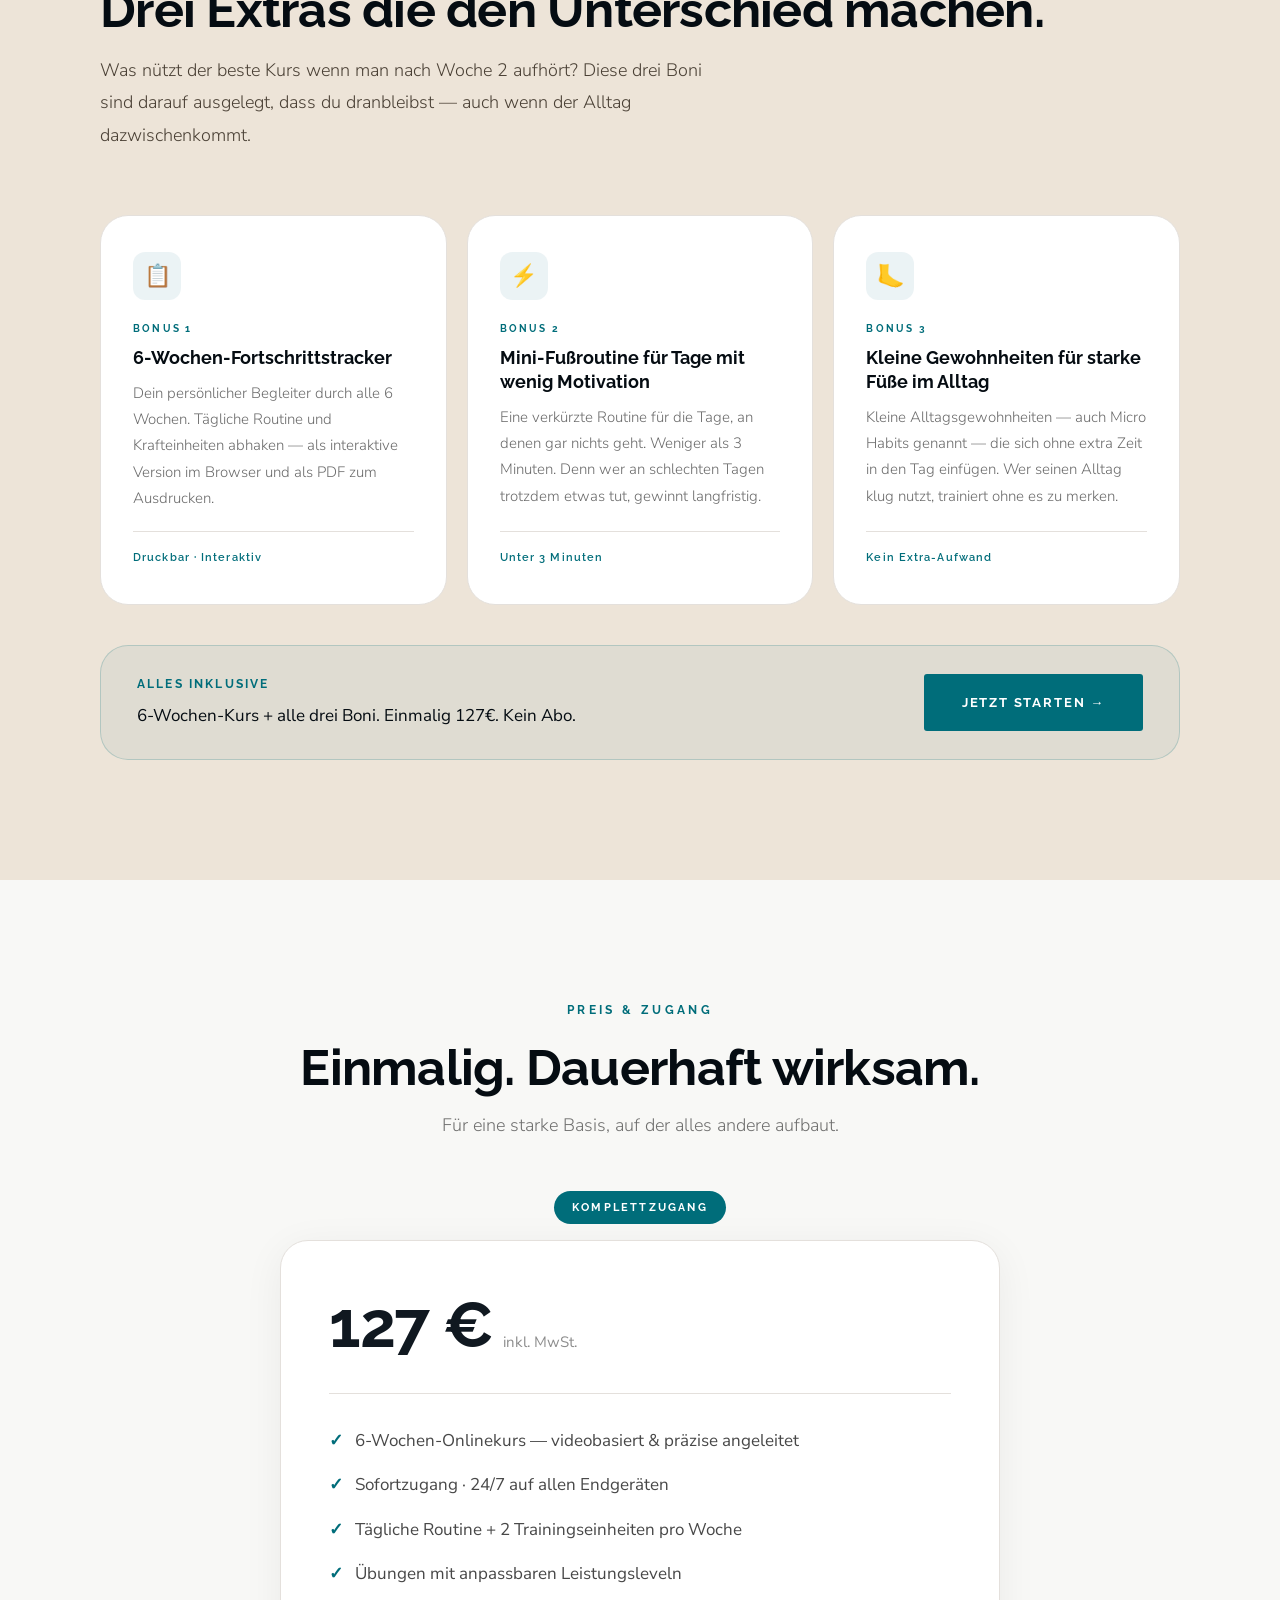
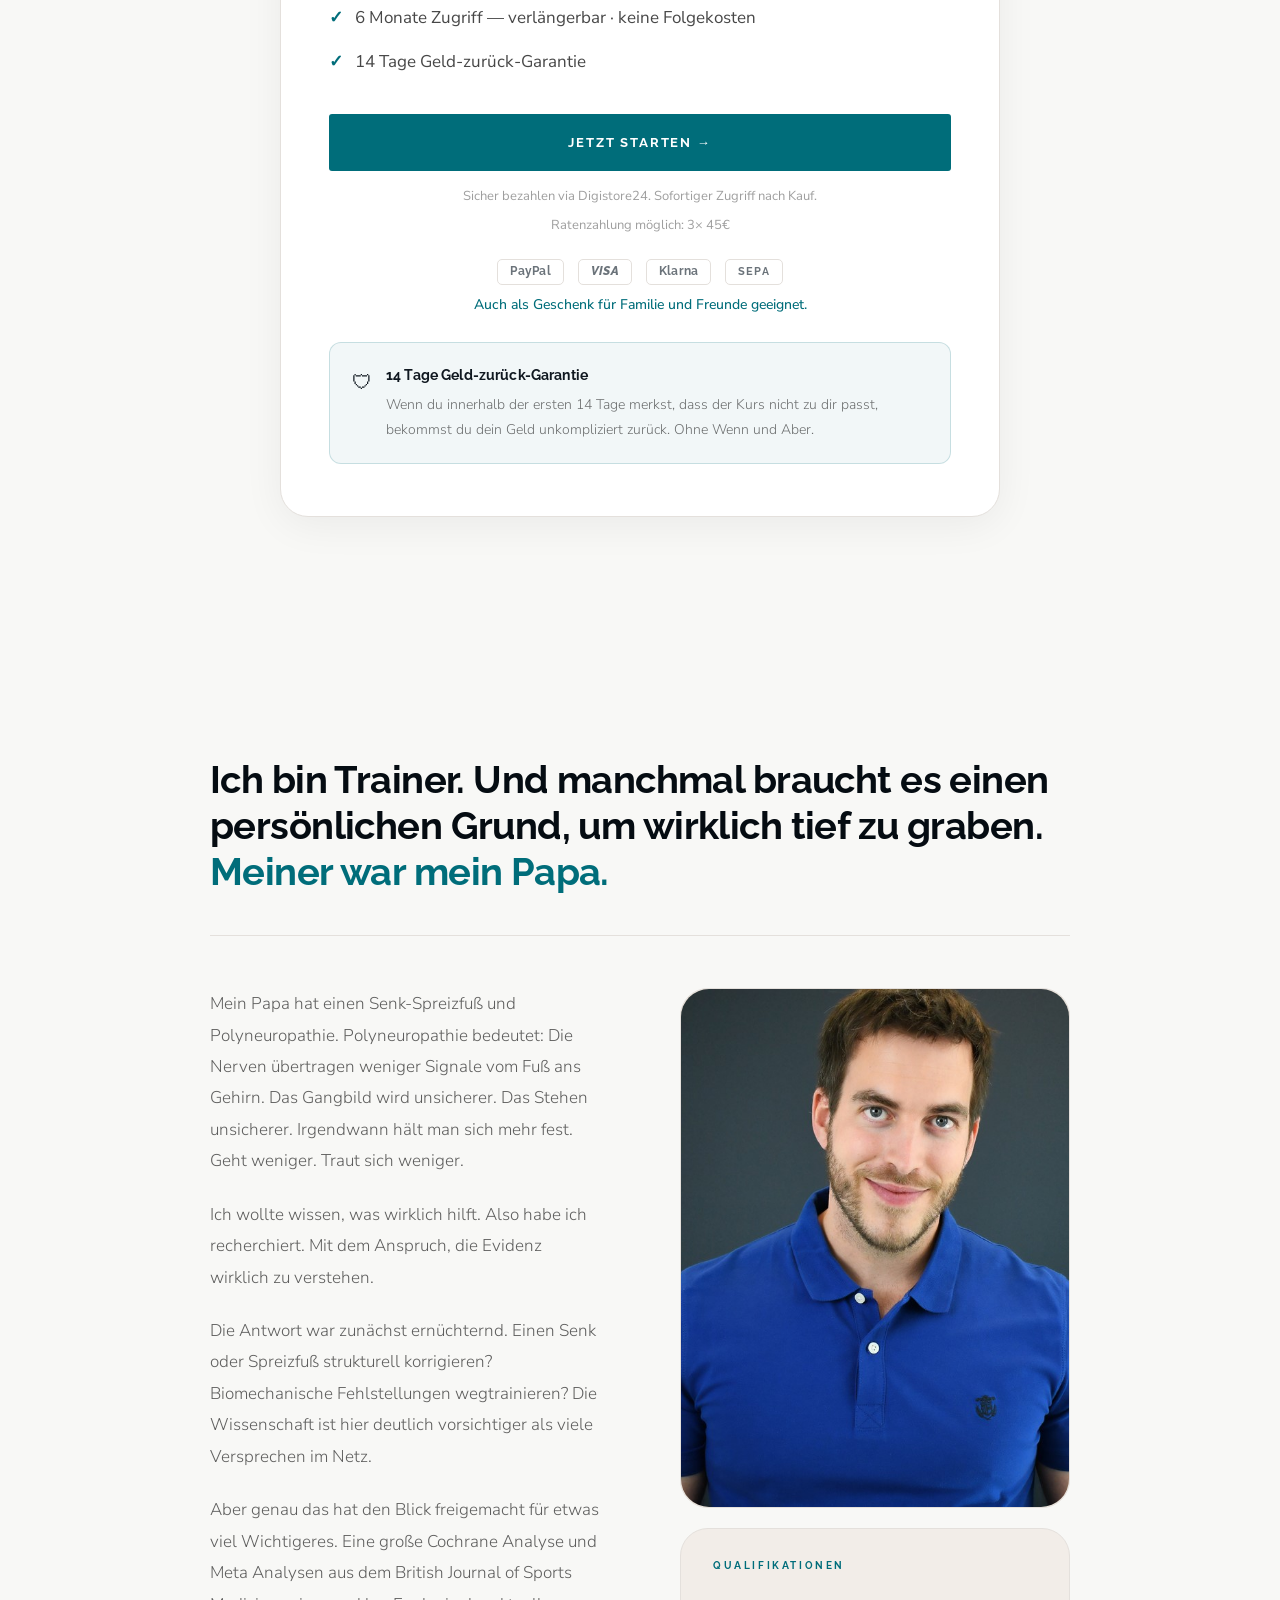
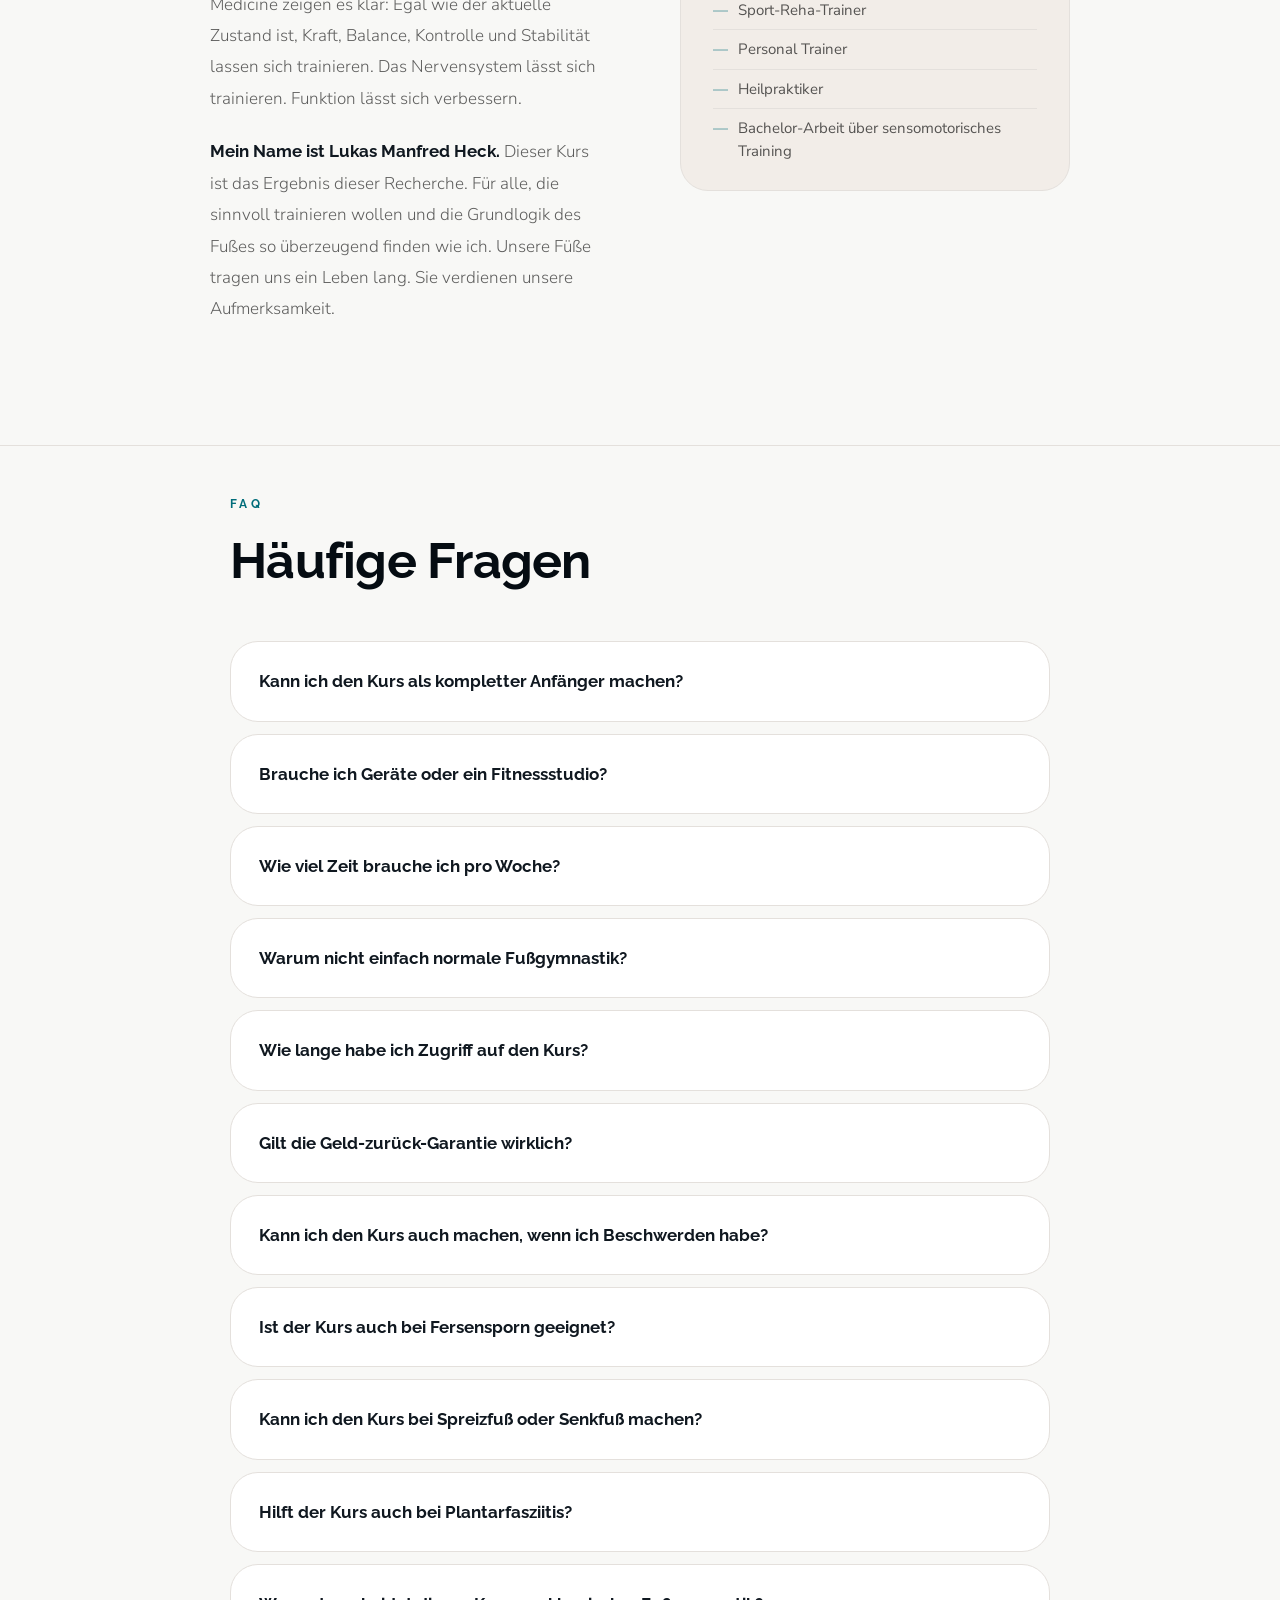
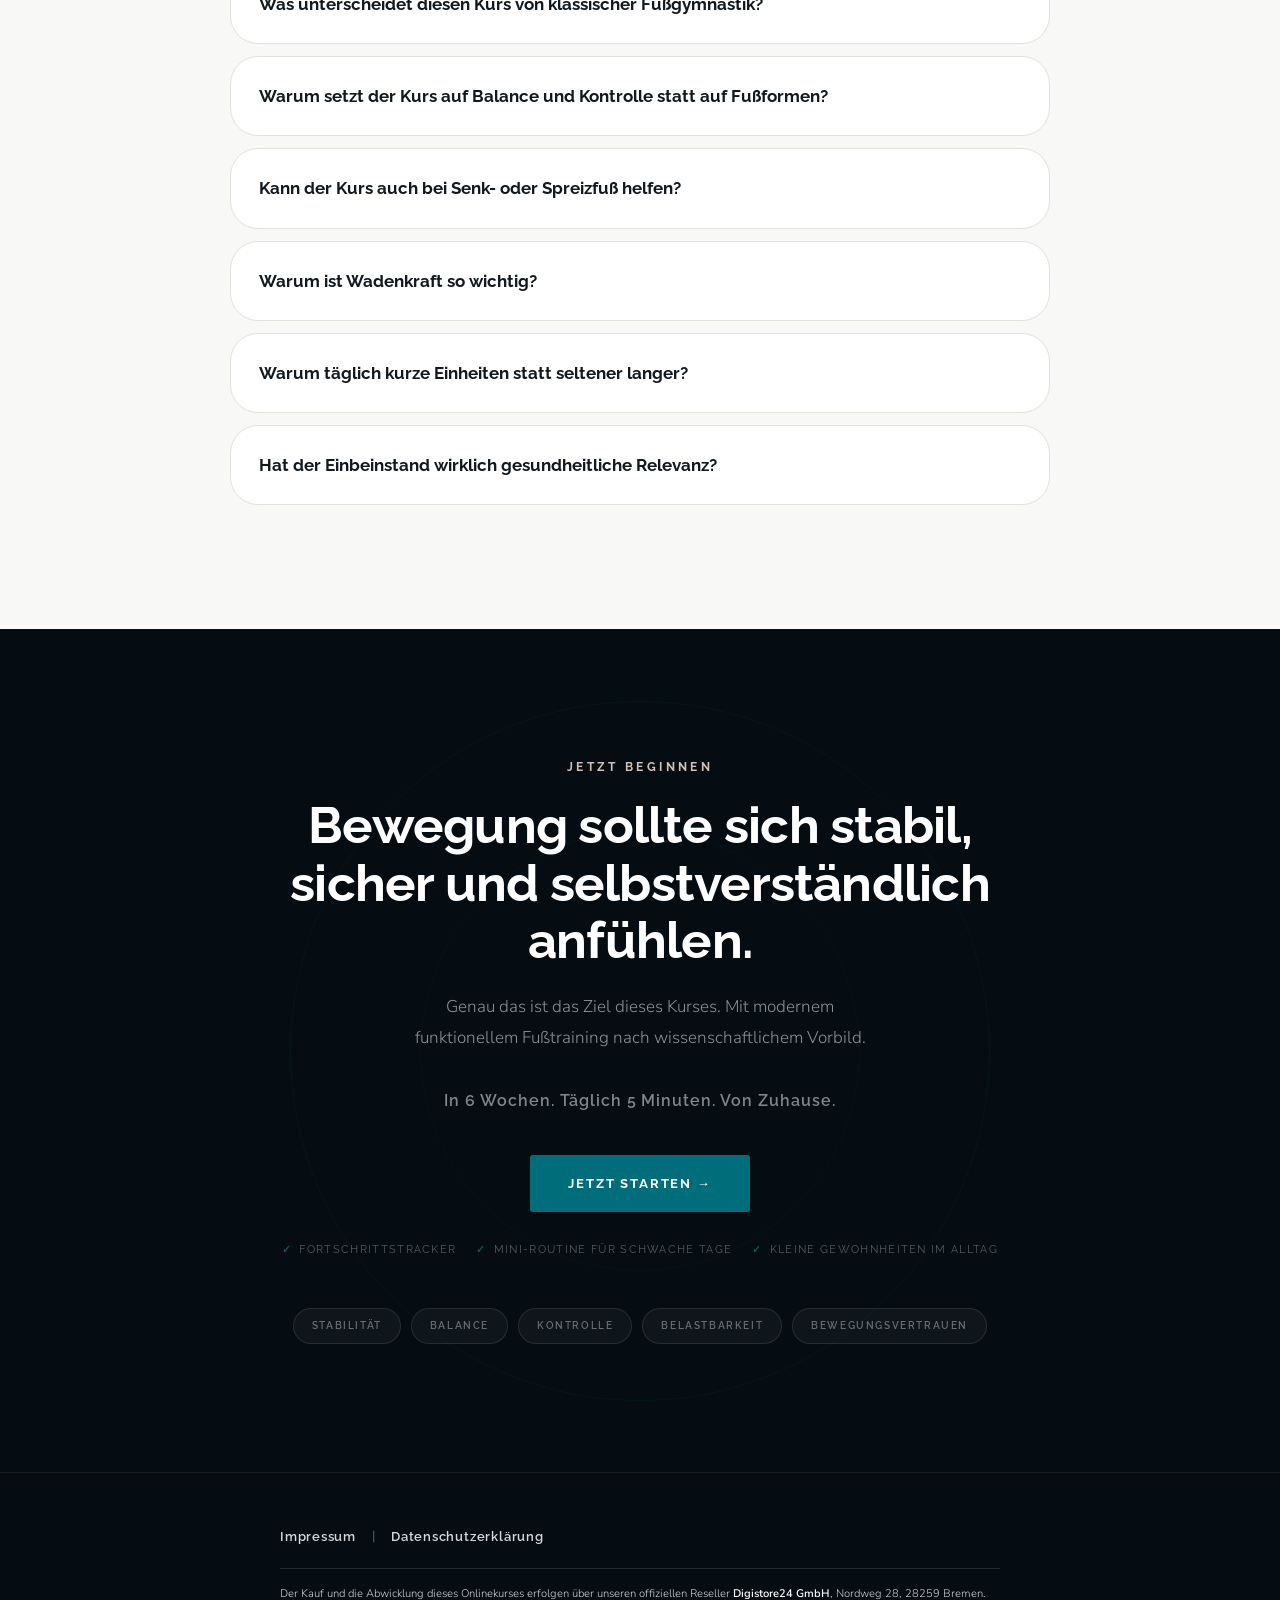
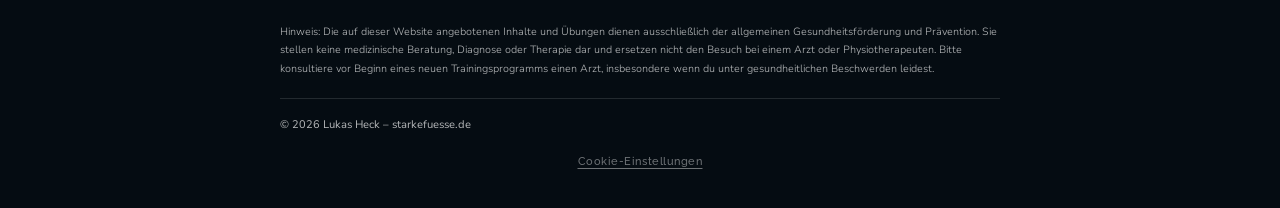
==== commit 8f9bf4b1: "Update index.html" ====
--- a/index.html
+++ b/index.html
@@ -135,7 +135,7 @@
         },
         "offers": {
           "@type": "Offer",
-          "price": "197",
+          "price": "127",
           "priceCurrency": "EUR",
           "priceValidUntil": "2026-12-31",
           "availability": "https://schema.org/InStock",
@@ -367,7 +367,6 @@
     #warum { padding: 120px 40px; background: var(--off-white); }
     .warum-center { text-align: center; max-width: 700px; margin: 0 auto 64px; }
     .warum-center h2 { color: var(--navy); margin-bottom: 20px; }
-    /* Rewritten: empowering, not finger-pointing */
     .warum-center p { margin: 0 auto; font-size: 19px; color: rgba(0,0,0,0.6); max-width: none; font-weight: 300; line-height: 1.8; }
     .problem-grid { display: grid; grid-template-columns: repeat(3, 1fr); gap: 14px; max-width: 1280px; margin: 0 auto; }
     .problem-card { border-radius: var(--rad-lg); border: 1px solid rgba(0,0,0,0.12); background: #fff; padding: 26px 28px; box-shadow: 0 1px 4px rgba(5,12,18,0.05); }
@@ -429,7 +428,6 @@
     .kurs-header { text-align: center; max-width: 640px; margin: 0 auto 80px; }
     .kurs-header h2 { color: var(--navy); margin-bottom: 16px; }
     .kurs-header p { margin: 0 auto; font-size: 17px; color: rgba(0,0,0,0.55); max-width: none; font-weight: 300; }
-    /* Fachbegriff-Entzauberung */
     .kurs-intro-note { display: inline-block; margin-top: 16px; font-size: 14px; color: rgba(0,0,0,0.42); font-style: italic; }
     .kurs-inner { max-width: 1280px; margin: 0 auto; display: grid; grid-template-columns: 0.9fr 1.1fr; gap: 56px; align-items: start; }
     .kurs-sticky-wrap { position: sticky; top: 100px; align-self: start; }
@@ -491,6 +489,8 @@
     .guarantee-strip { display: flex; align-items: flex-start; gap: 14px; margin-top: 24px; padding: 20px 22px; background: rgba(0,109,122,0.05); border: 1px solid rgba(0,109,122,0.18); border-radius: var(--rad); }
     .guarantee-strip strong { font-family: var(--rh); font-size: 14px; color: var(--text); display: block; margin-bottom: 4px; letter-spacing: 0.01em; }
     .guarantee-strip p { font-size: 14px; color: rgba(0,0,0,0.55); max-width: none; font-weight: 300; }
+    .payment-methods { display: flex; align-items: center; justify-content: center; gap: 14px; margin-top: 22px; flex-wrap: wrap; }
+    .payment-methods img { height: 22px; width: auto; opacity: 0.9; }
 
     /* ── FAQ ── */
     #faq { padding: 40px 40px 112px; background: var(--off-white); }
@@ -1072,7 +1072,7 @@
     <div class="fade" style="margin-top:40px; background:rgba(0,109,122,0.06); border:1px solid rgba(0,109,122,0.2); border-radius:var(--rad-lg); padding:28px 36px; display:flex; align-items:center; justify-content:space-between; flex-wrap:wrap; gap:20px;">
       <div>
         <div style="font-family:var(--rh); font-size:12px; font-weight:700; letter-spacing:0.18em; text-transform:uppercase; color:var(--petrol); margin-bottom:6px;">Alles inklusive</div>
-        <div style="font-size:17px; color:var(--navy); font-weight:400;">6-Wochen-Kurs + alle drei Boni. Einmalig 197€. Kein Abo.</div>
+        <div style="font-size:17px; color:var(--navy); font-weight:400;">6-Wochen-Kurs + alle drei Boni. Einmalig 127€. Kein Abo.</div>
       </div>
       <a href="https://www.checkout-ds24.com/product/695407" class="btn btn--primary" target="_blank" rel="noopener">Jetzt starten →</a>
     </div>
@@ -1089,7 +1089,7 @@
     <div class="price-badge fade">Komplettzugang</div>
     <div class="price-card fade">
       <div class="price-row">
-        <div class="price-big">197 €</div>
+        <div class="price-big">127 €</div>
         <div class="price-vat">inkl. MwSt.</div>
       </div>
       <div class="price-divider"></div>
@@ -1103,7 +1103,13 @@
       </div>
       <a href="https://www.checkout-ds24.com/product/695407" class="btn btn--primary" style="width:100%;" target="_blank" rel="noopener">Jetzt starten →</a>
       <div class="price-note">Sicher bezahlen via Digistore24. Sofortiger Zugriff nach Kauf.</div>
-      <div class="price-note" style="margin-top:6px;">Ratenzahlung möglich: 3× 70€</div>
+      <div class="price-note" style="margin-top:6px;">Ratenzahlung möglich: 3× 45€</div>
+      <div class="payment-methods">
+        <span style="display:inline-flex; align-items:center; justify-content:center; height:26px; padding:0 12px; border:1px solid var(--lgrey); border-radius:5px; background:#fff; font-family:var(--rh); font-size:12px; font-weight:700; letter-spacing:0.02em; color:var(--grey);">PayPal</span>
+        <span style="display:inline-flex; align-items:center; justify-content:center; height:26px; padding:0 12px; border:1px solid var(--lgrey); border-radius:5px; background:#fff; font-family:var(--rh); font-size:12px; font-weight:800; font-style:italic; letter-spacing:0.02em; color:var(--grey);">VISA</span>
+        <span style="display:inline-flex; align-items:center; justify-content:center; height:26px; padding:0 12px; border:1px solid var(--lgrey); border-radius:5px; background:#fff; font-family:var(--rh); font-size:12px; font-weight:700; letter-spacing:0.02em; color:var(--grey);">Klarna</span>
+        <span style="display:inline-flex; align-items:center; justify-content:center; height:26px; padding:0 12px; border:1px solid var(--lgrey); border-radius:5px; background:#fff; font-family:var(--rh); font-size:11px; font-weight:700; letter-spacing:0.1em; color:var(--grey);">SEPA</span>
+      </div>
       <div class="price-gift">Auch als Geschenk für Familie und Freunde geeignet.</div>
       <div class="guarantee-strip">
         <span style="font-size:20px;flex-shrink:0;margin-top:2px;">🛡</span>
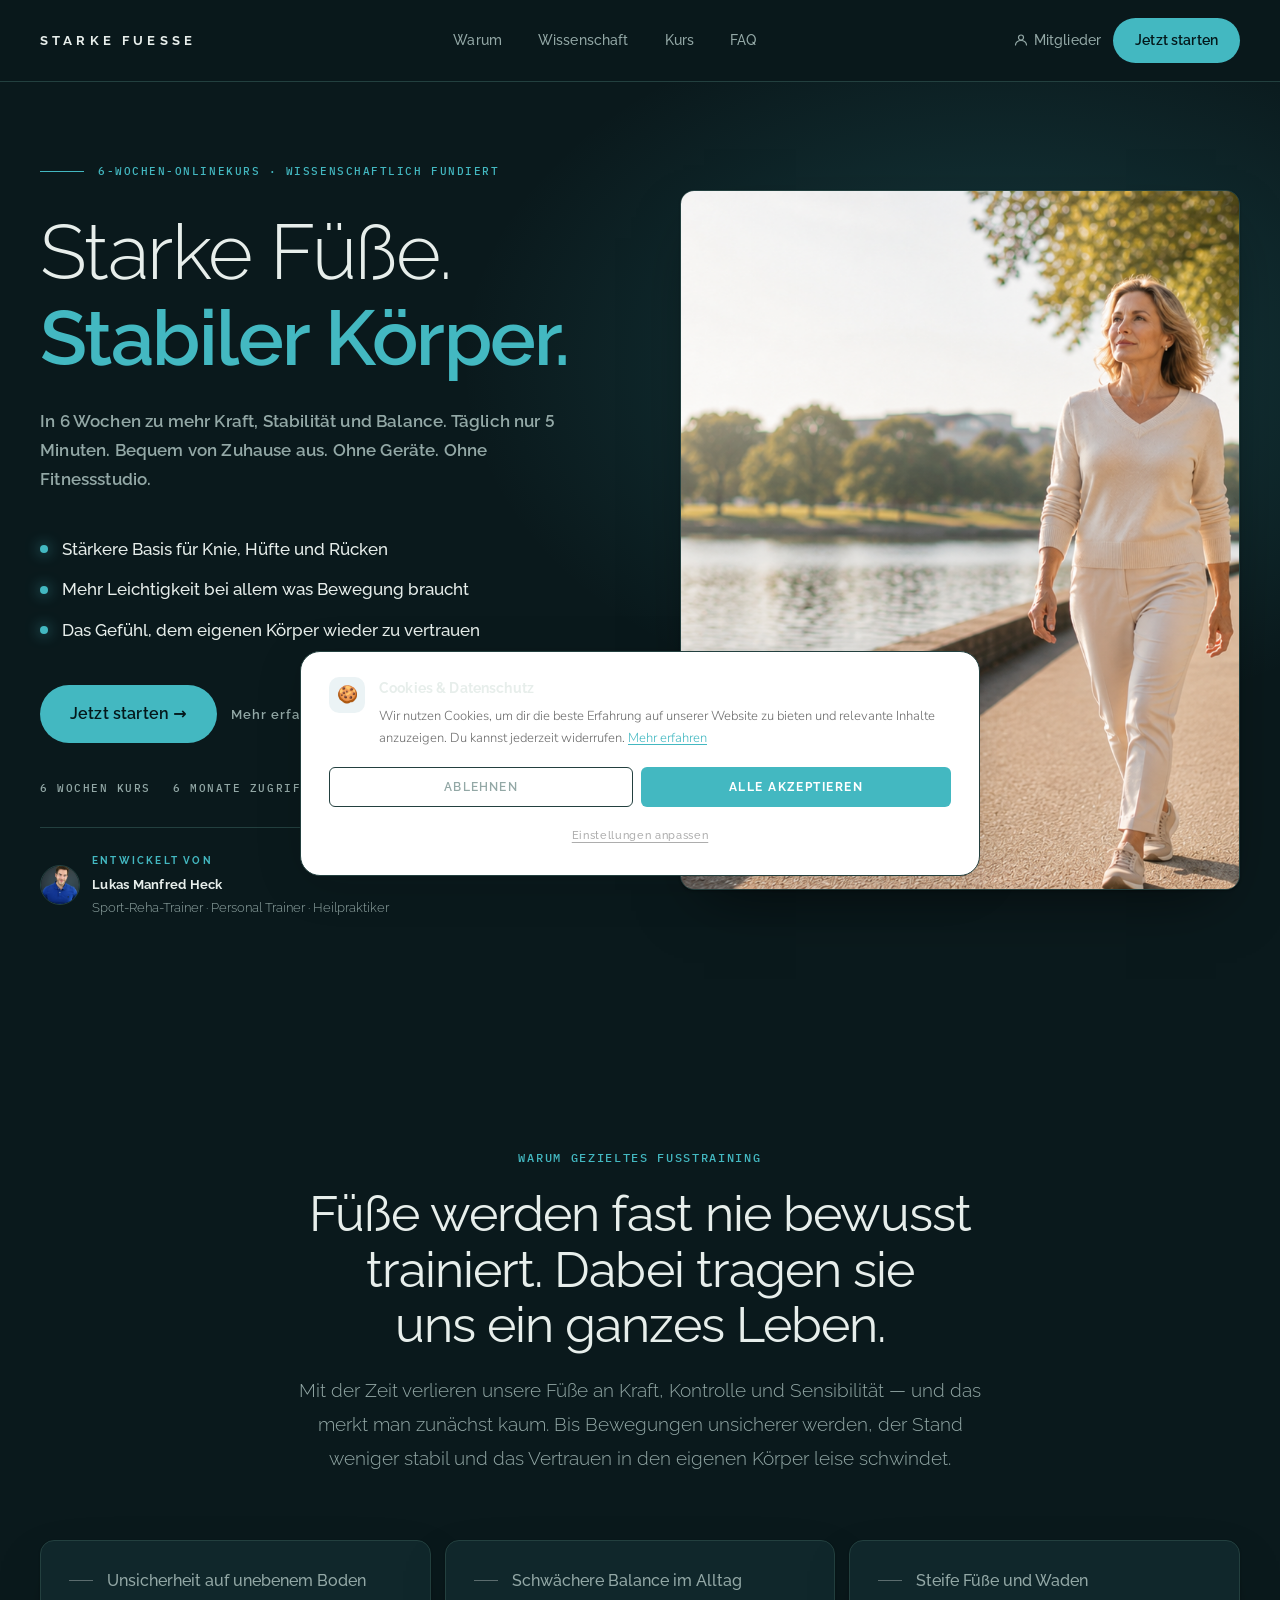
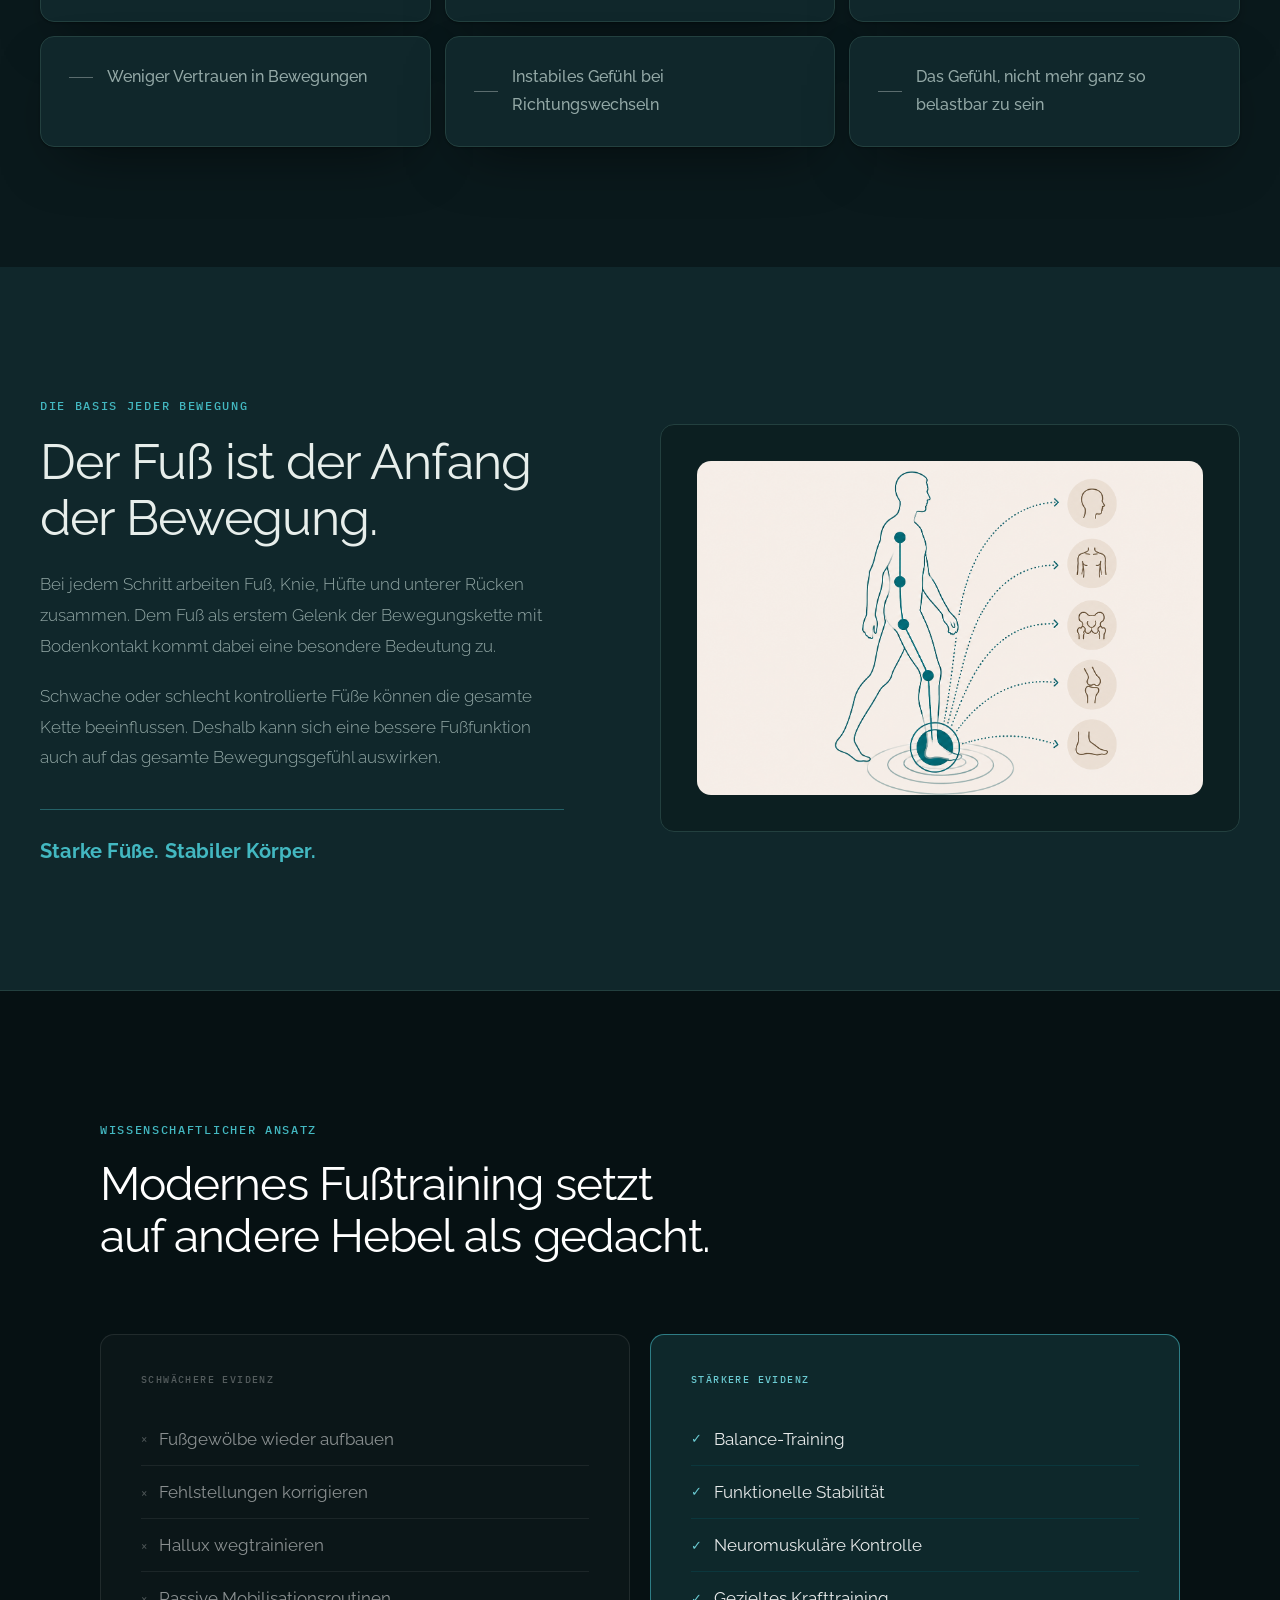
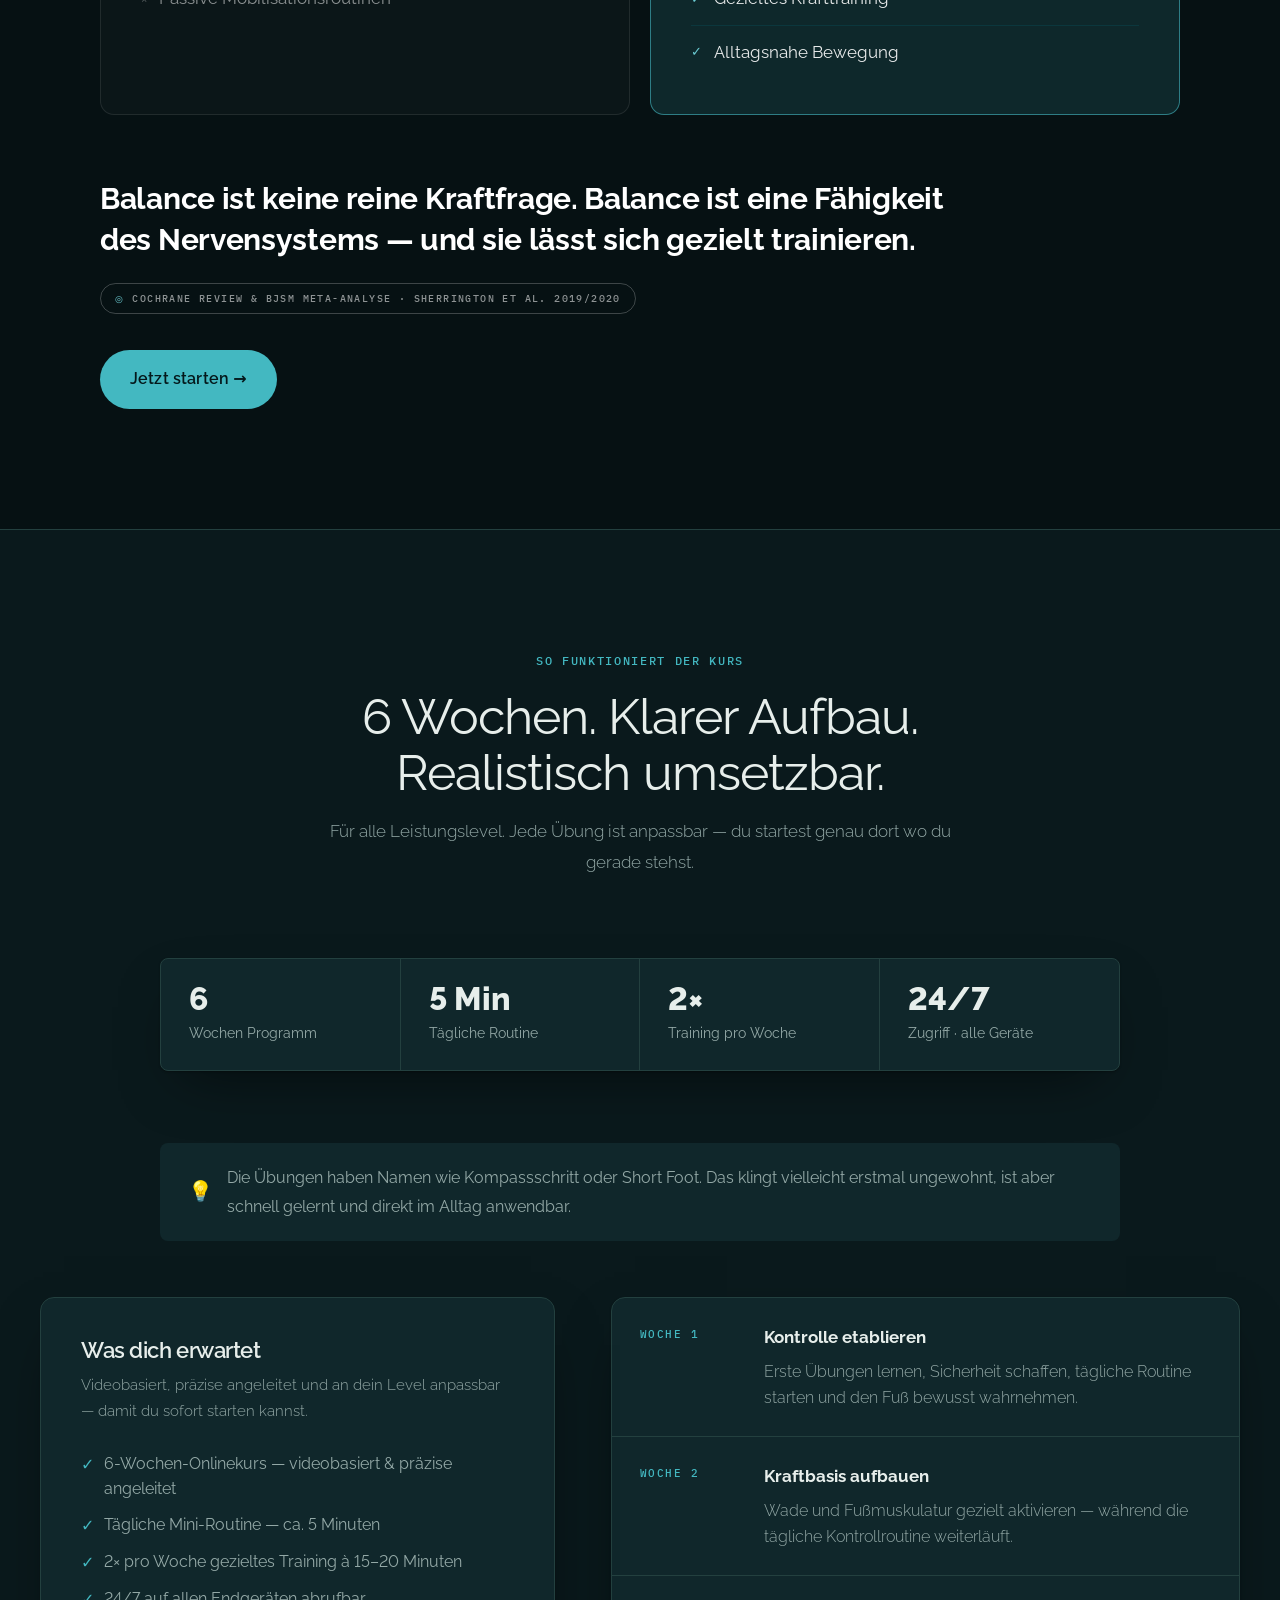
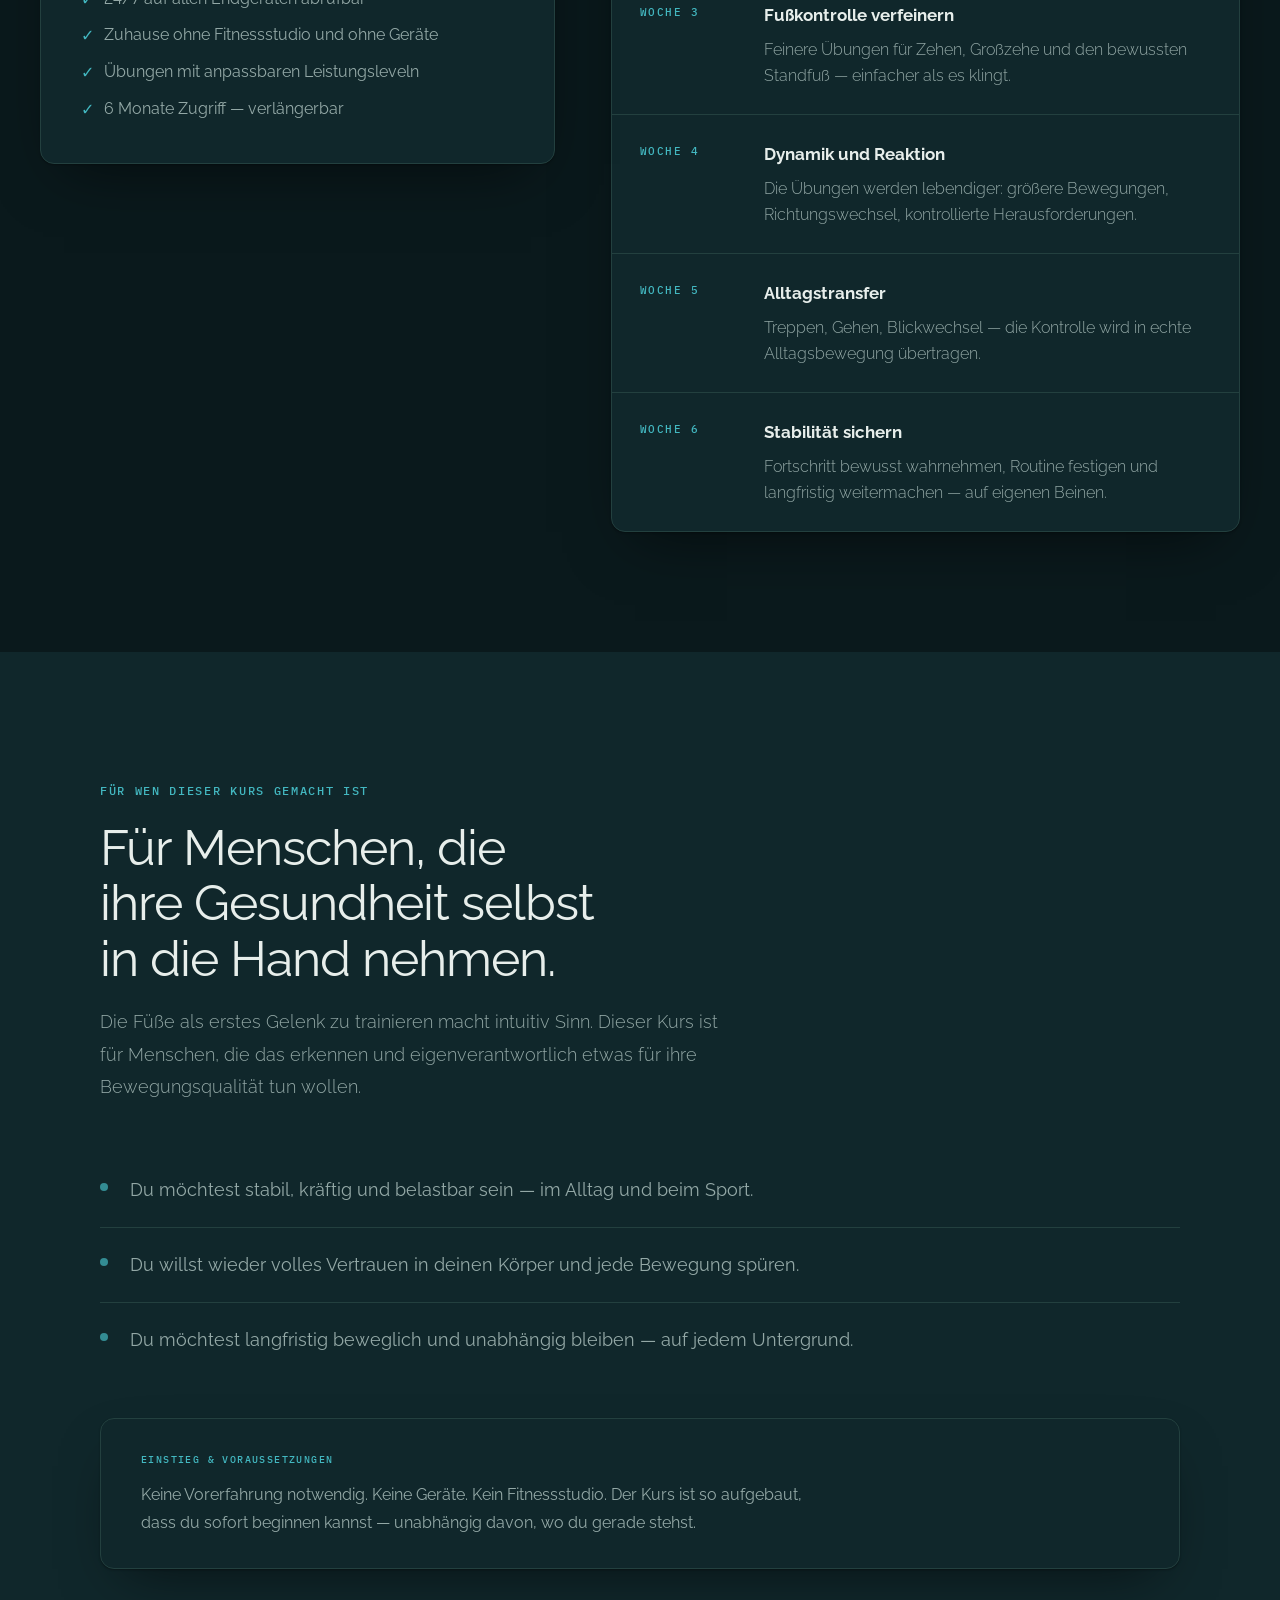
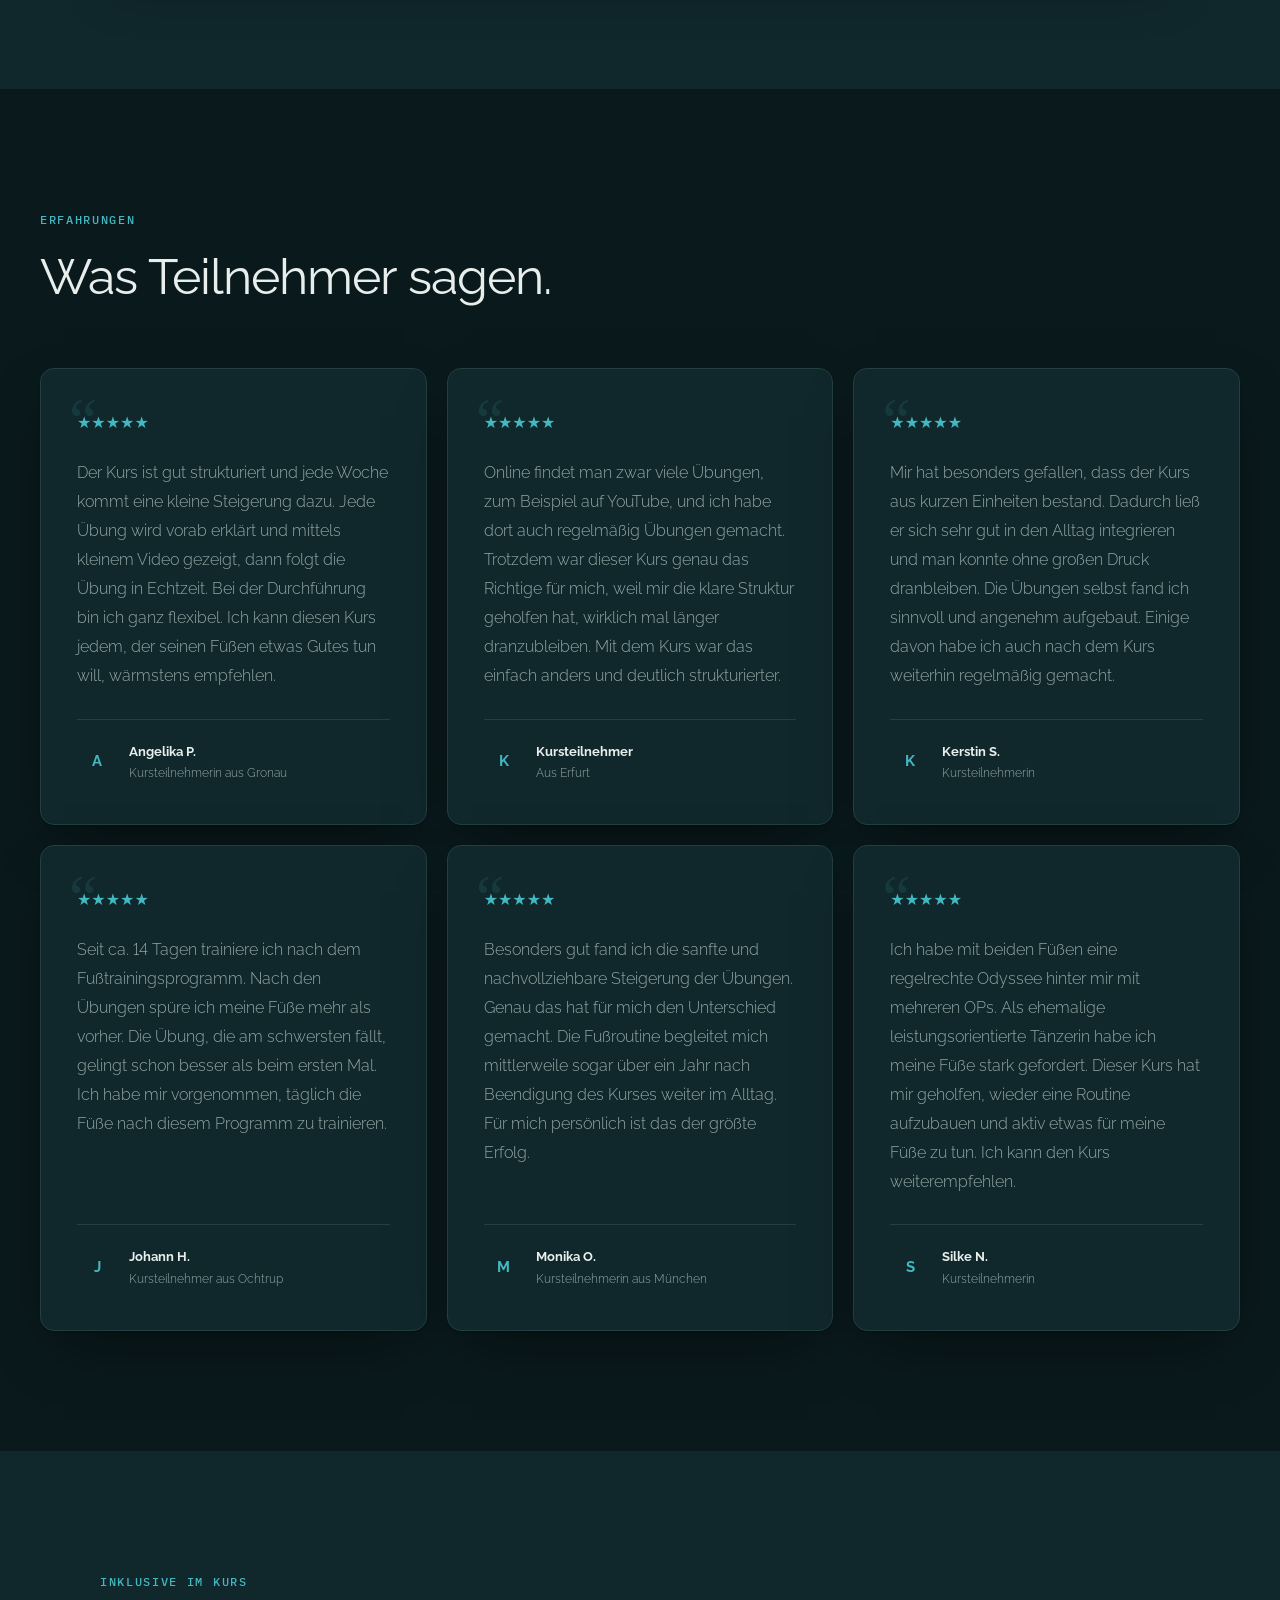
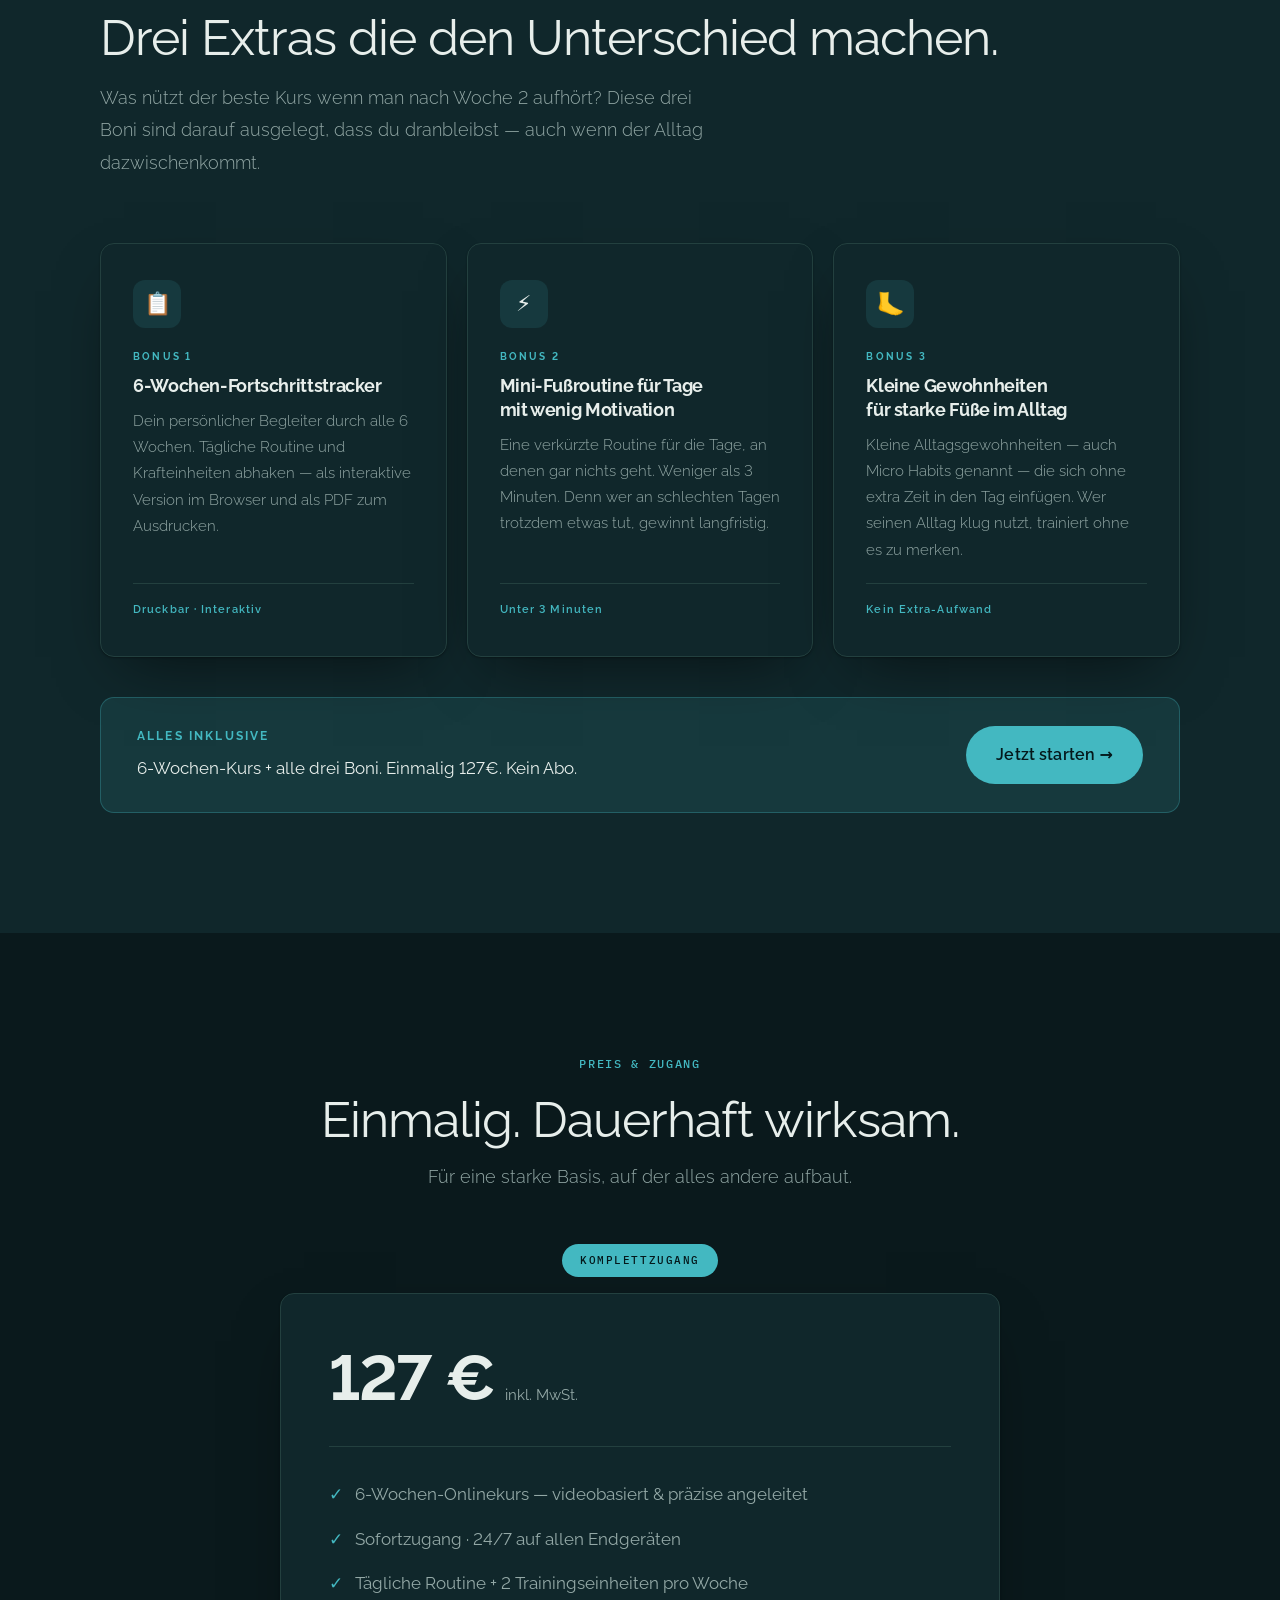
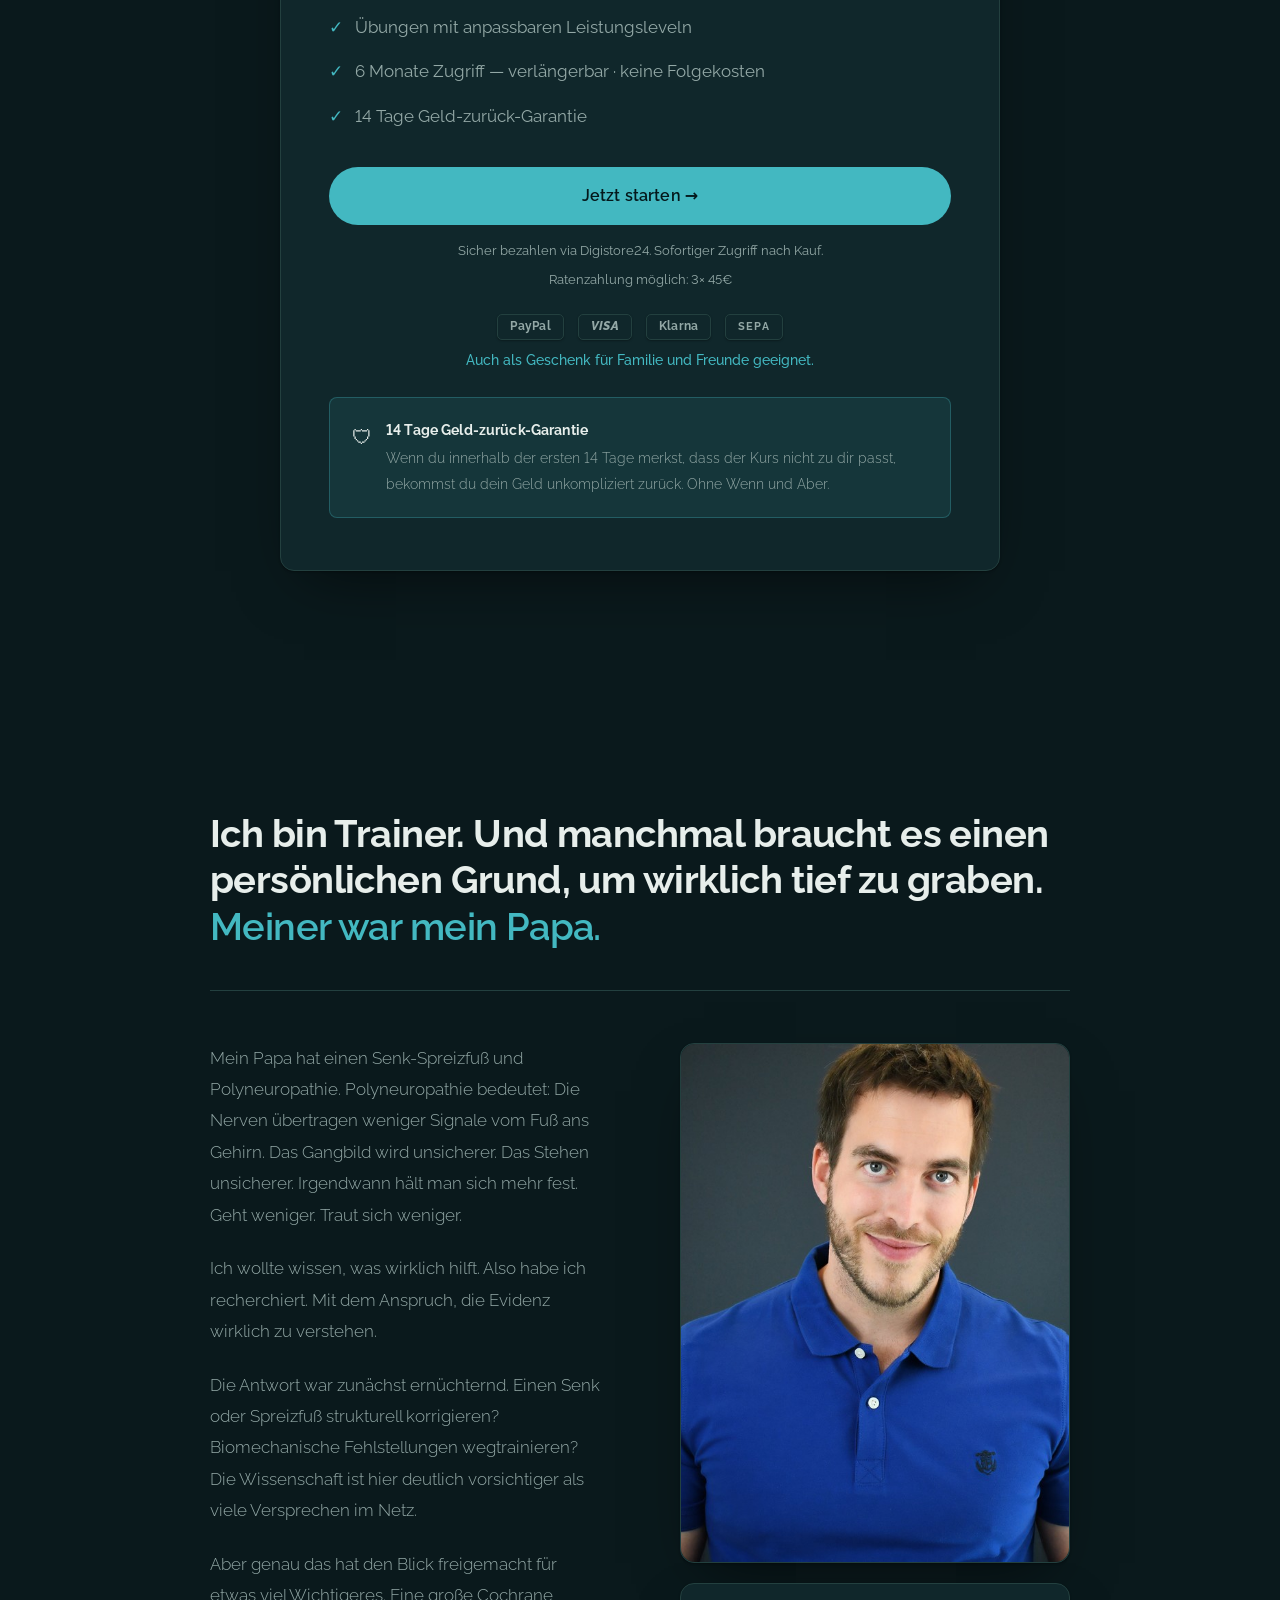
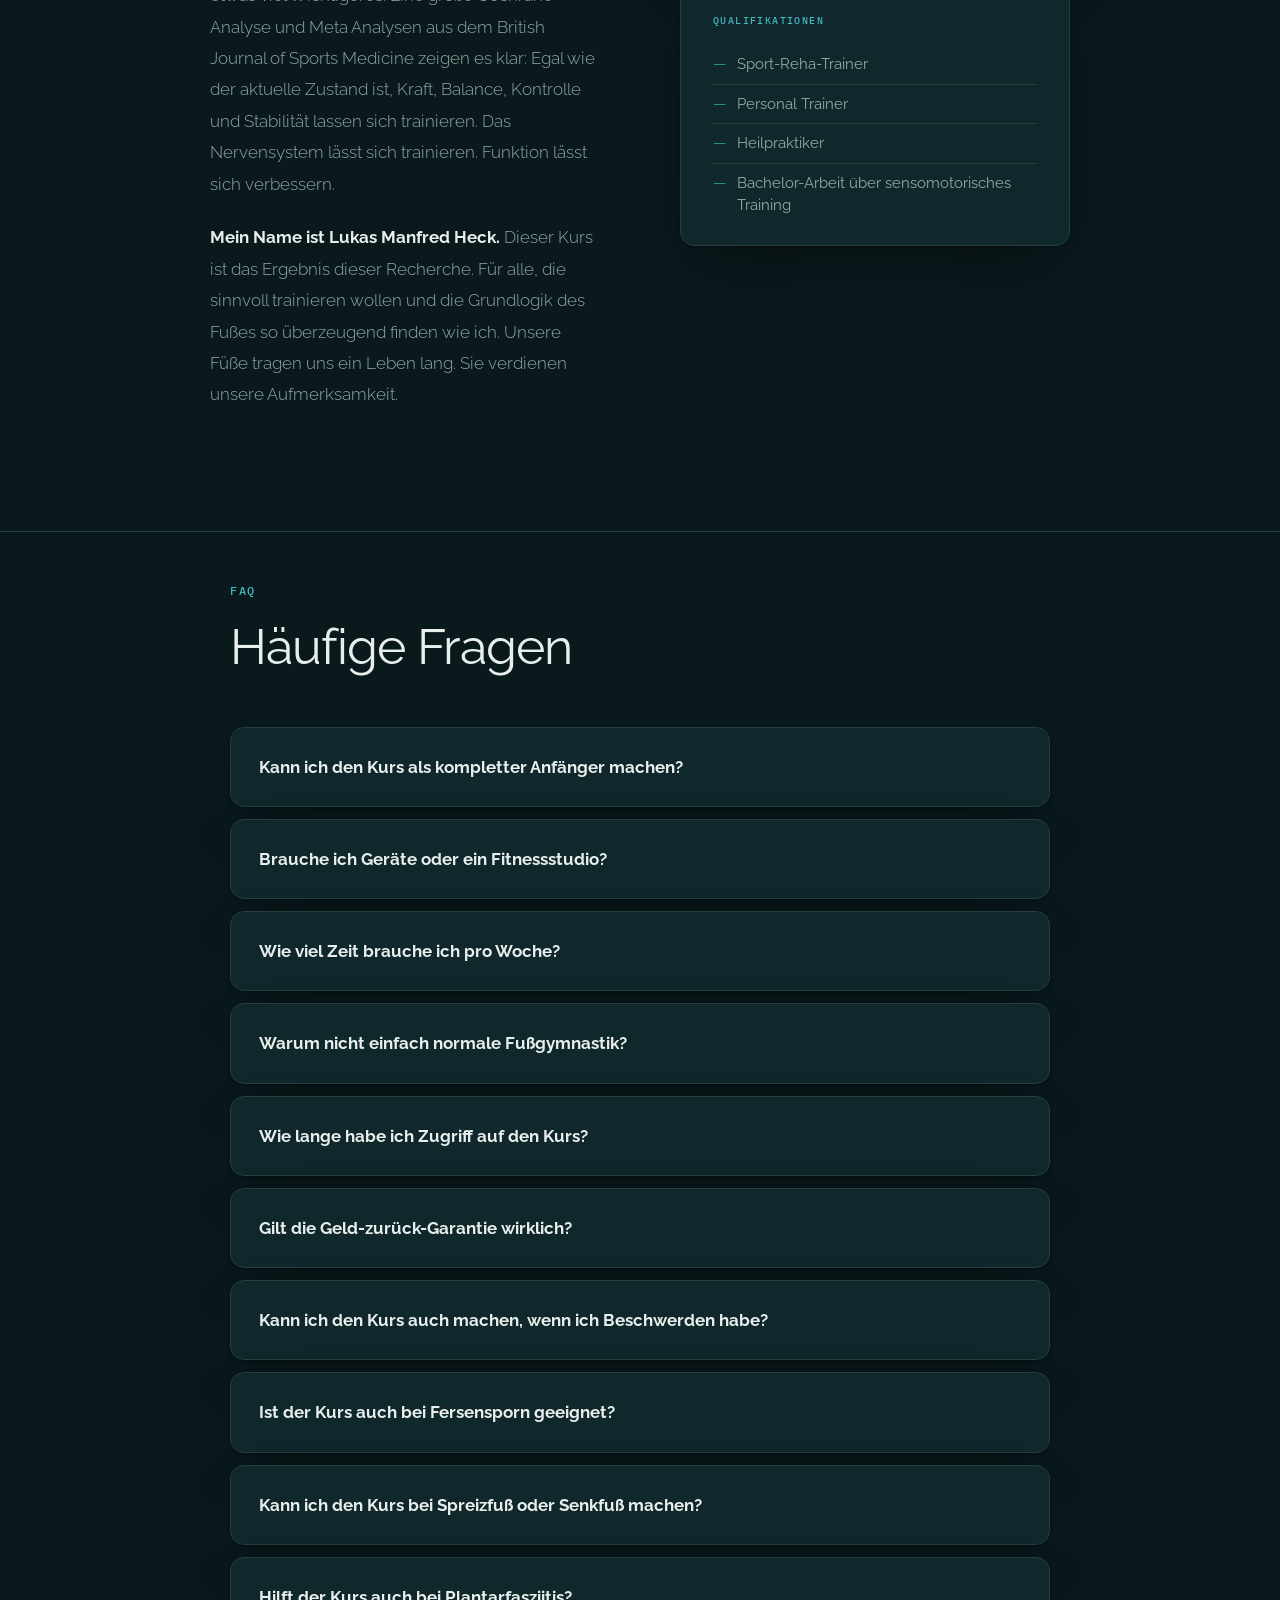
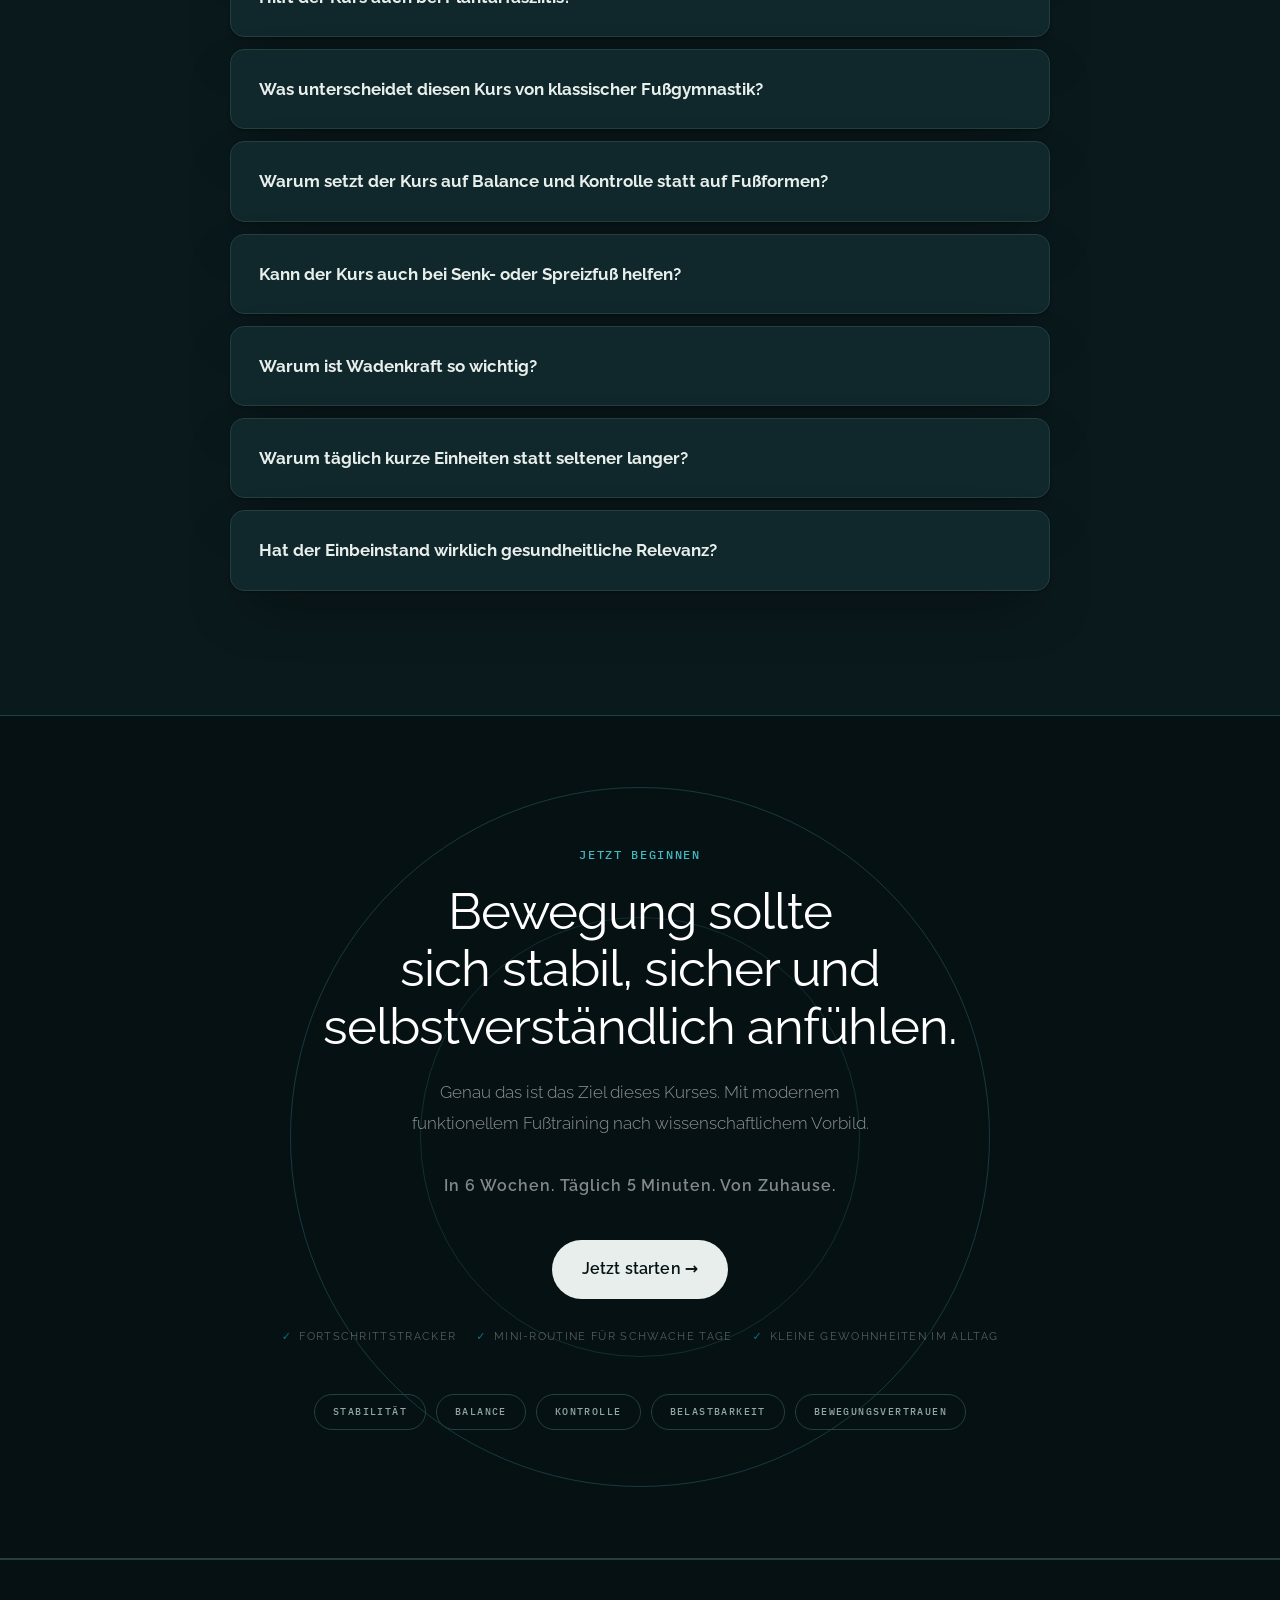
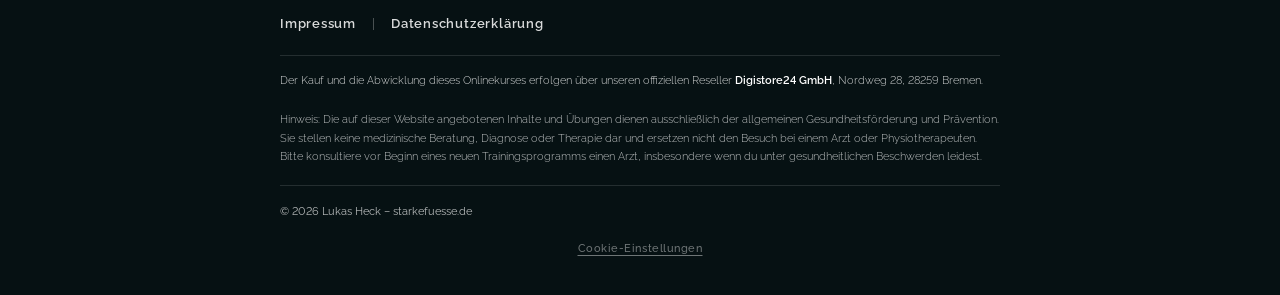
==== commit c2bb50f5: "Design: Dark-Teal-Theme von lukasheck.com auf Starke Füße angewendet Neues theme-lukasheck.css als O" ====
--- a/index.html
+++ b/index.html
@@ -665,6 +665,8 @@
     .footer-disclaimer { font-size: 10.5px; color: rgba(255,255,255,0.72); line-height: 1.75; font-weight: 300; }
     .footer-copy { font-size: 11px; color: rgba(255,255,255,0.7); padding-top: 16px; border-top: 1px solid rgba(255,255,255,0.12); }
   </style>
+  <link rel="stylesheet" href="/theme-lukasheck.css">
+
 </head>
 <body>
   <!-- Google Tag Manager (noscript) -->
--- a/theme-lukasheck.css
+++ b/theme-lukasheck.css
@@ -0,0 +1,177 @@
+@import url('https://fonts.googleapis.com/css2?family=Raleway:wght@300;400;500;600;700;800&family=IBM+Plex+Mono:wght@400;500&display=swap');
+
+/* ==========================================================================
+   Theme "Lukas Heck" – Dark-Teal-Design von lukasheck.com auf Starke Füße
+   Wird NACH dem Seiten-CSS geladen und überschreibt nur Variablen + Details.
+   Entfernen = altes Design ist sofort wieder da.
+   ========================================================================== */
+
+:root {
+  /* Flächen */
+  --off-white: #0A191C;   /* Seitenhintergrund (bg) */
+  --cream:     #10272B;   /* Surface */
+  --sand-bg:   #10272B;
+  --sand-mid:  #12363A;
+  --sand:      #93A8A6;
+  --lgrey:     #23403F;   /* Linien */
+  --dark:      #061113;
+  --navy:      #E7EEEB;   /* war Überschriftenfarbe -> jetzt hell */
+  /* Text */
+  --text:      #E7EEEB;
+  --grey:      #93A8A6;
+  /* Akzent */
+  --petrol:    #43B8C1;
+  --petrol-h:  #6BCBD2;
+  --petrol-l:  #6BCBD2;
+  /* Typo + Form */
+  --rh: 'Raleway', system-ui, -apple-system, 'Segoe UI', sans-serif;
+  --rb: 'Raleway', system-ui, -apple-system, 'Segoe UI', sans-serif;
+  --mono: 'IBM Plex Mono', ui-monospace, Menlo, monospace;
+  --rad: 8px;
+  --rad-lg: 14px;
+  --ls-surface: #10272B;
+  --ls-muted: #93A8A6;
+  --ls-fg: #E7EEEB;
+  --ls-deep: #061113;
+  --ls-on-accent: #04181B;
+  --ls-shadow: 0 1px 2px rgba(0,0,0,.3), 0 24px 60px -24px rgba(0,0,0,.6);
+  color-scheme: dark;
+}
+
+html { background: #0A191C; }
+body { background: var(--off-white); color: var(--ls-fg); font-weight: 400; font-variant-numeric: lining-nums; }
+:focus-visible { outline: 2px solid var(--petrol); outline-offset: 3px; border-radius: 4px; }
+::selection { background: var(--petrol); color: var(--ls-on-accent); }
+
+/* ---------- Typografie ---------- */
+h1, h2, h3, h4 { font-weight: 400; letter-spacing: -.02em; line-height: 1.12; color: var(--ls-fg); text-wrap: balance; }
+h1 { font-weight: 300; }
+h1 span, h1 em, .ueber-hook span { font-style: normal; font-weight: 600; color: var(--petrol); }
+h3 { font-weight: 600; }
+p { color: var(--ls-muted); }
+
+.lbl, .hero-eyebrow-text, .danke-lbl, .week-label, .wiss-box-label, .furwen-note-label,
+.ueber-credentials-label, .kette-node-num, .hero-trust, .finalcta-pill, .wiss-source, .price-badge {
+  font-family: var(--mono) !important;
+  font-weight: 500 !important;
+  letter-spacing: .14em !important;
+  text-transform: uppercase;
+}
+.lbl { color: var(--petrol); font-size: 12px; }
+.lbl--sand, .lbl--faint, .lbl--dark { color: var(--petrol); }
+.hero-eyebrow-line { background: var(--petrol); }
+
+/* ---------- Buttons (Pill-Stil) ---------- */
+.btn, .btn-primary, .nav-cta {
+  border-radius: 999px !important;
+  font-family: var(--rh);
+  font-weight: 600 !important;
+  letter-spacing: .01em !important;
+  text-transform: none !important;
+}
+.btn { font-size: 16px; padding: 15px 30px; min-height: 52px; }
+.nav-cta { font-size: 14px; padding: 10px 22px; }
+.btn--primary, .btn-primary, .nav-cta { background: var(--petrol); color: var(--ls-on-accent) !important; }
+.btn--primary:hover, .btn-primary:hover, .nav-cta:hover { background: var(--petrol-h); }
+.btn--outline { border: 1.5px solid var(--ls-fg); color: var(--ls-fg); background: transparent; }
+.btn--outline:hover { background: var(--ls-fg); color: var(--off-white); }
+
+/* ---------- Navigation ---------- */
+nav {
+  background: color-mix(in srgb, #0A191C 88%, transparent) !important;
+  -webkit-backdrop-filter: blur(14px); backdrop-filter: blur(14px);
+  border-bottom: 1px solid var(--lgrey) !important;
+}
+nav.scrolled { box-shadow: none; }
+.nav-logo { color: var(--ls-fg); font-weight: 700; letter-spacing: .32em; }
+.nav-logo span { color: var(--petrol); }
+.nav-links a, .nav-member { color: var(--ls-muted); font-weight: 500; text-transform: none; letter-spacing: .01em; font-size: 14px; }
+.nav-links a:hover, .nav-member:hover { color: var(--ls-fg); }
+
+/* ---------- Hero ---------- */
+#hero { background: var(--off-white); }
+.hero-radial { background: radial-gradient(60% 55% at 78% 30%, color-mix(in srgb, var(--petrol) 22%, transparent), transparent 70%); }
+#hero h1 { color: var(--ls-fg); }
+.hero-sub, .hero-benefit { color: var(--ls-fg) !important; }
+.hero-sub { font-weight: 300; }
+.hero-trust { color: var(--ls-muted) !important; }
+.hero-image { background: var(--ls-surface); border: 1px solid var(--lgrey); box-shadow: var(--ls-shadow); }
+.hero-image-inner { background: transparent; border-color: var(--lgrey); }
+.hero-benefit-dot { box-shadow: 0 0 14px color-mix(in srgb, var(--petrol) 80%, transparent); }
+
+/* ---------- Sektionen ---------- */
+#warum, #kurs, #investment, #faq, #testimonials, #ueber-mich { background: var(--off-white) !important; }
+#kette, #boni { background: var(--ls-surface) !important; }
+#furwen { background: var(--ls-surface); }
+#ueber-mich { border-bottom-color: var(--lgrey); }
+
+/* Dunkle Sektionen bleiben dunkel (statt navy) */
+#wissenschaft, #finalcta, footer { background: var(--ls-deep) !important; }
+#wissenschaft, #finalcta { border-top: 1px solid var(--lgrey); border-bottom: 1px solid var(--lgrey); }
+footer { border-top: 1px solid var(--lgrey); }
+#finalcta::before { border-color: color-mix(in srgb, var(--petrol) 25%, transparent); }
+#finalcta::after  { border-color: color-mix(in srgb, var(--petrol) 18%, transparent); }
+#finalcta .btn--primary, #finalcta .btn-primary { background: var(--ls-fg); color: var(--ls-deep) !important; }
+#finalcta .btn--primary:hover { background: #fff; }
+.finalcta-pill { color: var(--ls-muted); border-color: var(--lgrey); background: transparent; }
+.wiss-box--yes { background: color-mix(in srgb, var(--petrol) 14%, transparent); border-color: color-mix(in srgb, var(--petrol) 60%, transparent); }
+.wiss-box--yes:hover { box-shadow: 0 20px 48px -12px color-mix(in srgb, var(--petrol) 40%, transparent); }
+
+/* ---------- Karten / Flächen (vorher weiß) ---------- */
+.problem-card, .kurs-sticky, .weeks-list, .furwen-note, .price-card, details, .kette-node,
+.danke-message, .danke-info, .ueber-credentials, .ueber-photo,
+[style*="background:#fff"], [style*="background: #fff"] {
+  background: var(--ls-surface) !important;
+  border-color: var(--lgrey) !important;
+  box-shadow: var(--ls-shadow);
+}
+.kette-visual { background: color-mix(in srgb, var(--off-white) 60%, transparent); border-color: var(--lgrey); }
+.kette-node--active { background: var(--petrol) !important; border-color: var(--petrol) !important; }
+.kette-node--active .kette-node-num, .kette-node--active .kette-node-title, .kette-node--active .kette-node-sub { color: var(--ls-on-accent) !important; opacity: 1; }
+.kette-fokus { background: rgba(4,24,27,.2); color: var(--ls-on-accent); }
+.kette-slogan { border-top-color: color-mix(in srgb, var(--petrol) 40%, transparent); }
+.week-item { border-top-color: var(--lgrey); }
+.week-item:hover { background: #12363A; box-shadow: none; }
+.guarantee-strip { background: color-mix(in srgb, var(--petrol) 10%, transparent); border-color: color-mix(in srgb, var(--petrol) 30%, transparent); }
+.price-badge { background: var(--petrol); color: var(--ls-on-accent); font-size: 11px; }
+.price-big { color: var(--ls-fg); }
+.price-divider { background: var(--lgrey); }
+details[open] { box-shadow: var(--ls-shadow); }
+summary { color: var(--ls-fg); }
+.payment-methods img, [style*="height:26px"] { filter: none; }
+[style*="background:var(--sand-bg)"] { background: var(--ls-surface) !important; }
+[style*="rgba(0,109,122,0.0"] { background: color-mix(in srgb, var(--petrol) 12%, transparent) !important; border-color: color-mix(in srgb, var(--petrol) 30%, transparent) !important; }
+
+/* ---------- Fließtext (vorher rgba(0,0,0,x) / braun) ---------- */
+.warum-center p, .problem-text, .kurs-header p, .kurs-intro-note, .kurs-sticky > p, .kurs-check,
+.week-text, .furwen-top p, .furwen-statement-text, .furwen-note-text, .investment-sub, .price-vat,
+.price-include, .price-note, .guarantee-strip p, details p, .ueber-text p, .ueber-text p em,
+.ueber-credential, .kette-text p, .danke-message p, .danke-info-item, .danke-hint, .danke-contact,
+.signature-title,
+[style*="color:rgba(0,0,0"], [style*="color: rgba(0,0,0"], [style*="color:#4A4035"], [style*="color: #4A4035"] {
+  color: var(--ls-muted) !important;
+}
+.ueber-text p strong, .guarantee-strip strong, .week-title, .kurs-check strong { color: var(--ls-fg) !important; }
+.furwen-statement { border-bottom-color: var(--lgrey); }
+.problem-line { background: var(--ls-fg); }
+
+/* ---------- Rechtstexte (Impressum / Datenschutz) ---------- */
+main h1, main h2, main h3 { color: var(--ls-fg); }
+main p, main li, main td, main address { color: var(--ls-muted); }
+main a { color: var(--petrol); }
+main strong { color: var(--ls-fg); }
+
+/* Rechtstexte: Karten + Texte */
+.imp-toc, .highlight-box, .contact-card { background: var(--ls-surface) !important; border-color: var(--lgrey) !important; box-shadow: none; }
+.highlight-box { border-left-color: var(--petrol) !important; }
+.imp-section p, .imp-section ul li, .imp-toc li, .contact-value { color: var(--ls-muted) !important; }
+.imp-section strong, .imp-section h2, .imp-section h3 { color: var(--ls-fg) !important; }
+.imp-toc a, .imp-section a, .contact-value a { color: var(--petrol); }
+
+/* ---------- Mobil ---------- */
+@media (max-width: 640px) {
+  .grey, p { color: var(--ls-muted); }
+  .warum-center p, .week-text, .ueber-text p, .kurs-check, .price-include, details p,
+  .hero-benefit, .furwen-statement-text { color: var(--ls-fg) !important; opacity: .9; }
+  .btn { font-size: 16px; padding: 16px 28px; }
+}
